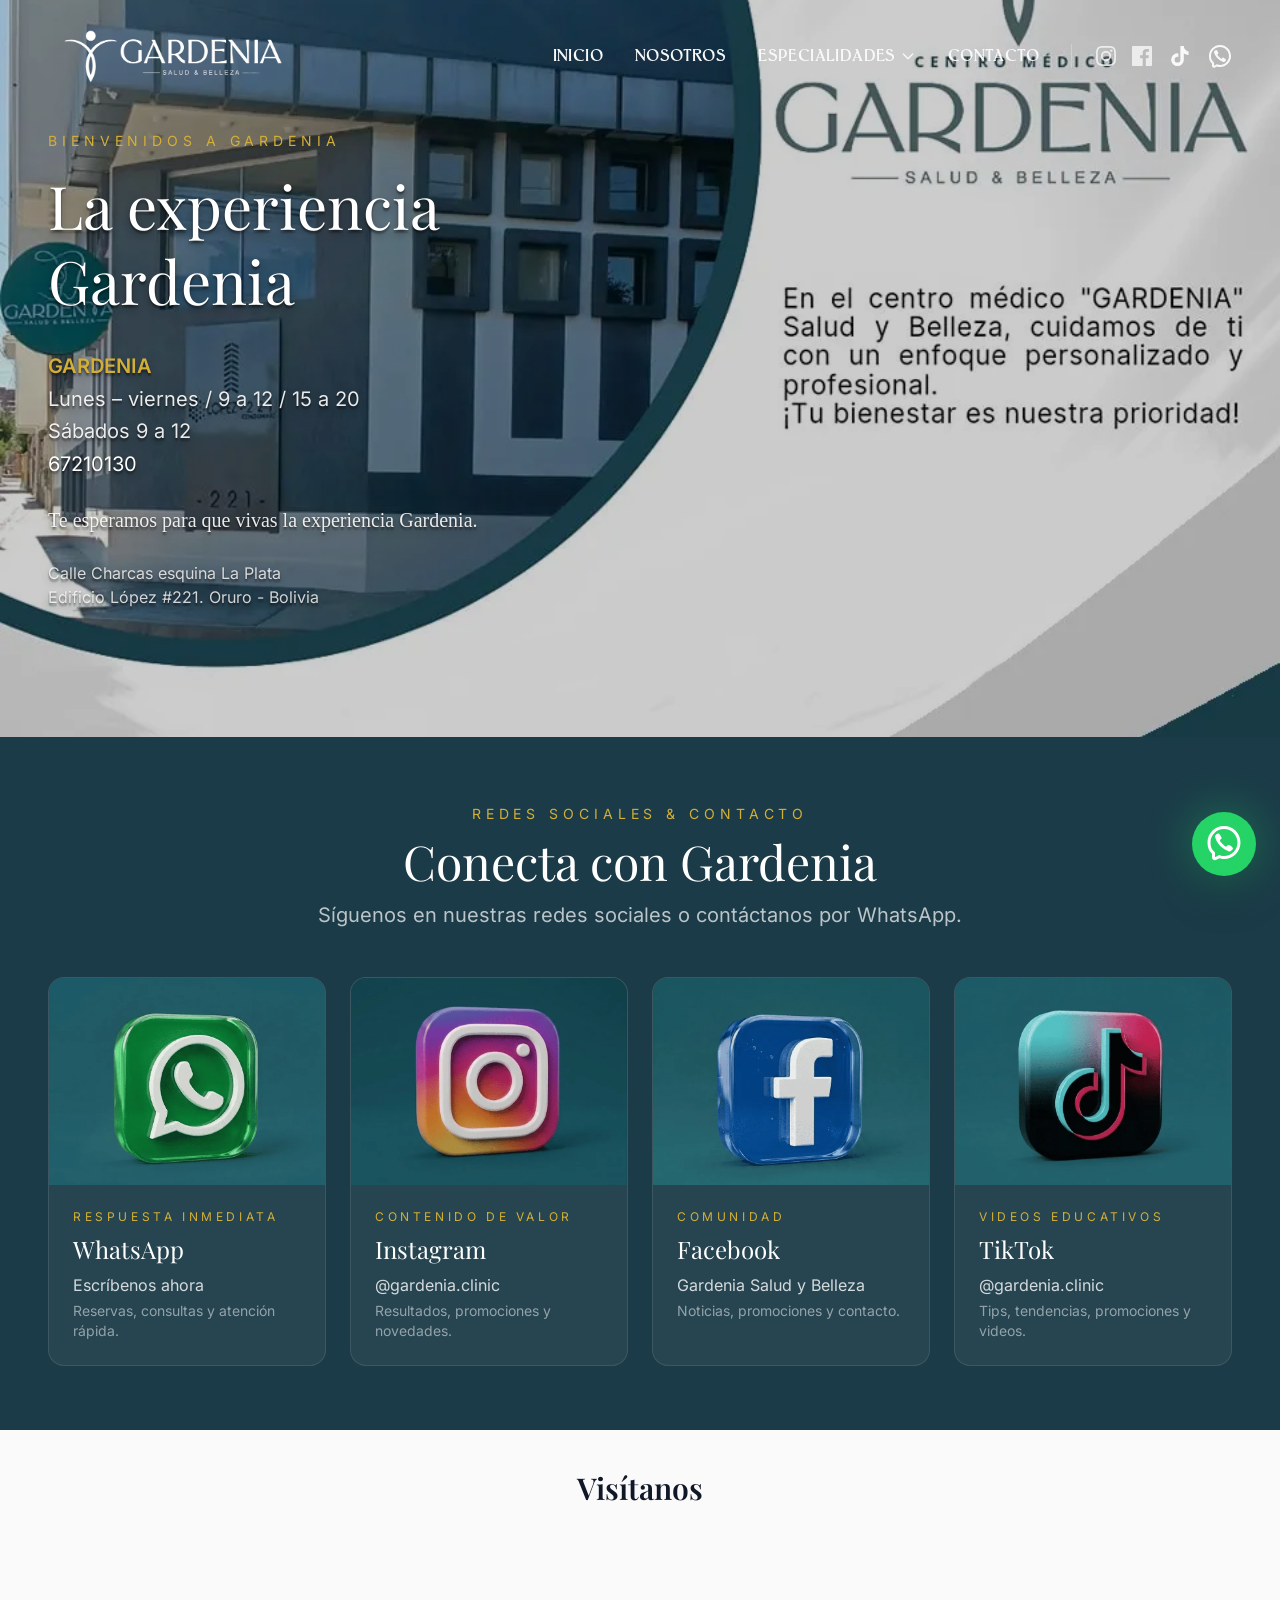
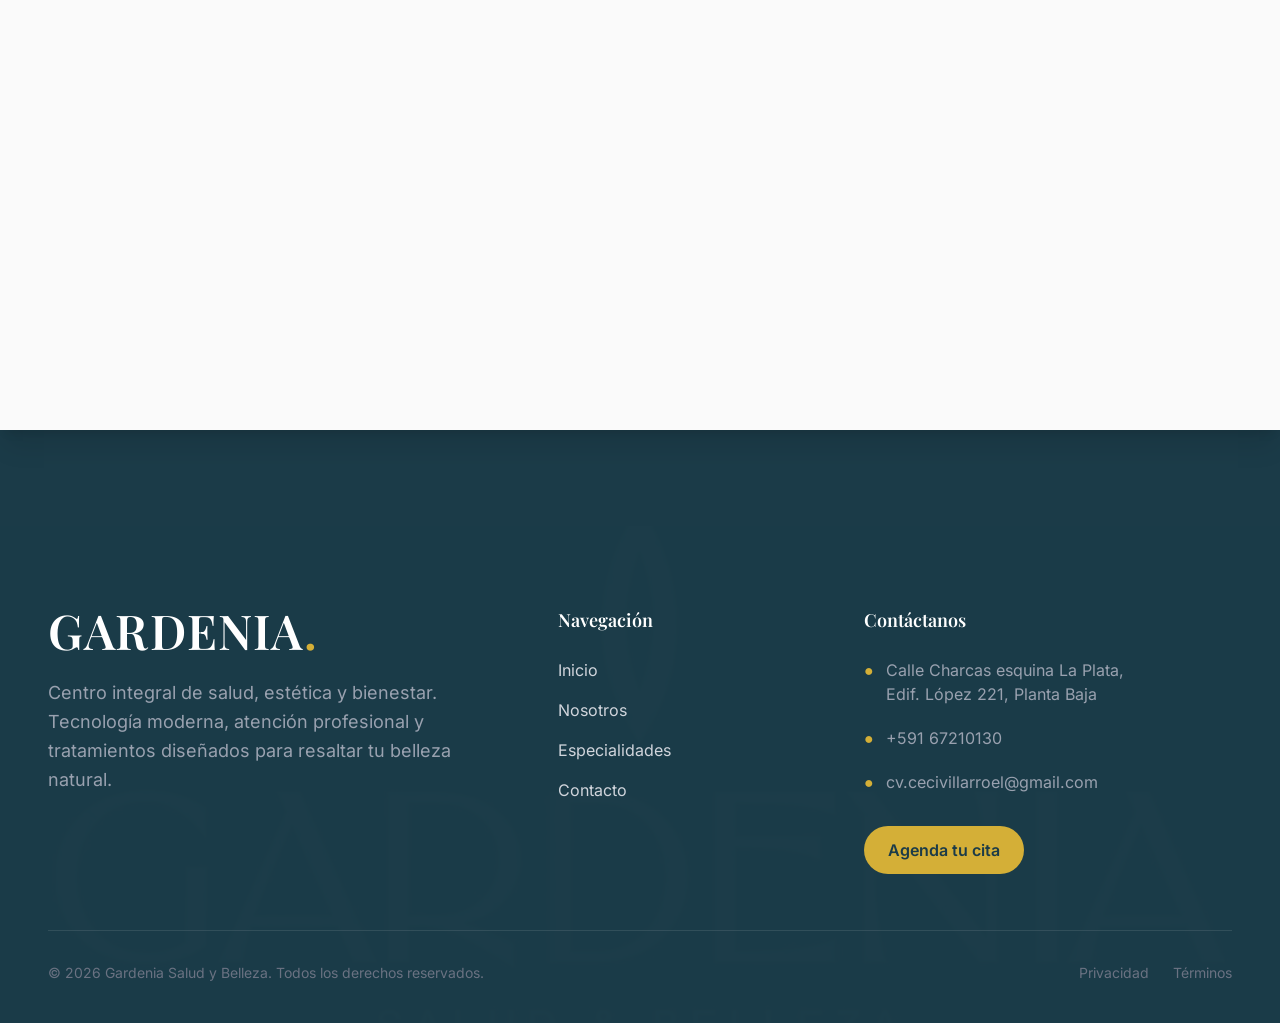
==== contacto/index.html @ 192c8b2e "correccion de seo algunas optimizaciones para el seo" ====
<!DOCTYPE html><html lang="es"> <head><meta charset="UTF-8"><meta name="viewport" content="width=device-width, initial-scale=1.0"><meta name="generator" content="Astro v6.1.8"><title>Contacto | Gardenia Salud y Belleza</title><meta name="description" content="Informacion de contacto para la clinica Gardenia Salud y Belleza"><link rel="canonical" href="https://gardeniaclinica.com/contacto/"><!-- Robots --><meta name="robots" content="index, follow, max-image-preview:large"><meta http-equiv="content-language" content="es-bo"><!-- Open Graph --><meta property="og:type" content="website"><meta property="og:locale" content="es_BO"><meta property="og:site_name" content="Gardenia Salud y Belleza"><meta property="og:title" content="Contacto"><meta property="og:description" content="Informacion de contacto para la clinica Gardenia Salud y Belleza"><meta property="og:url" content="https://gardeniaclinica.com/contacto/"><meta name="twitter:card" content="summary_large_image"><meta name="twitter:title" content="Contacto"><meta name="twitter:description" content="Informacion de contacto para la clinica Gardenia Salud y Belleza"><link rel="icon" type="image/png" href="/favicon.ico"><meta name="generator" content="Astro v6.1.8"><link rel="preload" href="/fonts/inter400.woff2" as="font" type="font/woff2" crossorigin><link rel="preload" href="/fonts/inter600.woff2" as="font" type="font/woff2" crossorigin><link rel="preload" href="/fonts/playfair-display400.woff2" as="font" type="font/woff2" crossorigin><link rel="preload" href="/fonts/playfair-display600.woff2" as="font" type="font/woff2" crossorigin><!-- Schema Local Business --><script type="application/ld+json">{"@context":"https://schema.org","@type":"MedicalBusiness","name":"Gardenia Salud y Belleza","description":"Clínica Gardenia Salud y Belleza integral en Oruro, Bolivia","url":"https://GardeniaClinica.com","telephone":"+59167210130","address":{"@type":"PostalAddress","addressLocality":"Oruro","addressCountry":"BO"},"areaServed":"Oruro","priceRange":"$$"}</script><link rel="stylesheet" href="/_astro/BaseLayout.CpvgAH0Q.css">
<style>.reveal{opacity:0;transform:translateY(30px);transition:opacity .8s ease,transform .8s ease}.reveal.show{opacity:1;transform:translateY(0)}.delay-100{transition-delay:.1s}.delay-200{transition-delay:.2s}.delay-300{transition-delay:.3s}.animate-fade-in{opacity:0;animation:fadeIn .6s ease forwards}.animate-fade-up{opacity:0;transform:translateY(20px);animation:fadeUp .6s ease forwards}@keyframes fadeIn{0%{opacity:0}to{opacity:1}}@keyframes fadeUp{0%{opacity:0;transform:translateY(20px)}to{opacity:1;transform:translateY(0)}}.animate-fade-in,.animate-fade-up{will-change:opacity,transform}
</style></head> <body class="bg-dark-green text-ivory antialiased flex flex-col min-h-screen"> <header id="main-header" class="fixed w-full top-0 z-50 transition-all duration-300 bg-transparent"> <div class="container mx-auto px-6 md:px-12 flex justify-between items-center font-custom md:mt-[20px] md:mb-[10px] lg:mt-0"> <a href="/" class="font-serif font-bold text-ivory tracking-wider"> <img src="/images/navlogo.webp" alt="Gardenia Salud y Belleza" width="250" height="100"> <span class="sr-only">Inicio - Gardenia Salud y Belleza</span> </a> <!-- Desktop Nav & Socials --> <div class="hidden md:flex items-center space-x-8"> <nav class="flex space-x-8"> <a href="/" class="text-ivory hover:text-gold transition-colors font-medium text-md uppercase tracking-wide">
Inicio
</a> <a href="/nosotros" class="text-ivory hover:text-gold transition-colors font-medium text-md uppercase tracking-wide">
Nosotros
</a> <div class="relative group"> <button class="text-ivory hover:text-gold transition-colors font-medium text-md uppercase tracking-wide flex items-center gap-1 cursor-pointer">
Especialidades
<svg class="w-4 h-4" fill="none" stroke="currentColor" viewBox="0 0 24 24"><path stroke-linecap="round" stroke-linejoin="round" stroke-width="2" d="M19 9l-7 7-7-7"></path></svg> </button> <div class="absolute left-0 mt-2 w-64 bg-dark-green shadow-xl rounded-md overflow-hidden opacity-0 invisible group-hover:opacity-100 group-hover:visible transition-all duration-300 flex flex-col border border-gold/20"> <a href="/medicina-estetica" class="px-4 py-3 text-ivory hover:bg-gold/10 hover:text-gold transition-colors text-sm">MEDICINA ESTÉTICA</a> <a href="/odontologia" class="px-4 py-3 text-ivory hover:bg-gold/10 hover:text-gold transition-colors text-sm border-t border-ivory/10">ODONTOLOGÍA</a> <a href="/fisioterapia-kinesiologia" class="px-4 py-3 text-ivory hover:bg-gold/10 hover:text-gold transition-colors text-sm border-t border-ivory/10">FISIOTERAPIA Y KINESIOLOGÍA</a> </div> </div> <a href="/contacto" class="text-ivory hover:text-gold transition-colors font-medium text-md uppercase tracking-wide">
Contacto
</a> </nav> <div class="flex items-center space-x-4 border-l border-ivory/30 pl-6"> <a href="https://www.instagram.com/gardenia_saludybelleza.bo/" target="_blank" class="text-ivory/80 hover:text-gold transition-colors" aria-label="Instagram"> <svg class="w-5 h-5" fill="currentColor" viewBox="0 0 24 24"><path d="M12 2.163c3.204 0 3.584.012 4.85.07 3.252.148 4.771 1.691 4.919 4.919.058 1.265.069 1.645.069 4.849 0 3.205-.012 3.584-.069 4.849-.149 3.225-1.664 4.771-4.919 4.919-1.266.058-1.644.07-4.85.07-3.204 0-3.584-.012-4.849-.07-3.26-.149-4.771-1.699-4.919-4.92-.058-1.265-.07-1.644-.07-4.849 0-3.204.013-3.583.07-4.849.149-3.227 1.664-4.771 4.919-4.919 1.266-.057 1.645-.069 4.849-.069zM12 0C8.741 0 8.333.014 7.053.072 2.695.272.273 2.69.073 7.052.014 8.333 0 8.741 0 12c0 3.259.014 3.668.072 4.948.2 4.358 2.618 6.78 6.98 6.98C8.333 23.986 8.741 24 12 24c3.259 0 3.668-.014 4.948-.072 4.354-.2 6.782-2.618 6.979-6.98.059-1.28.073-1.689.073-4.948 0-3.259-.014-3.667-.072-4.947-.196-4.354-2.617-6.78-6.979-6.98C15.668.014 15.259 0 12 0zm0 5.838a6.162 6.162 0 100 12.324 6.162 6.162 0 000-12.324zM12 16a4 4 0 110-8 4 4 0 010 8zm6.406-11.845a1.44 1.44 0 100 2.881 1.44 1.44 0 000-2.881z"></path> </svg> </a> <a href="https://www.facebook.com/profile.php?id=61565508519835" target="_blank" class="text-ivory/80 hover:text-gold transition-colors" aria-label="Facebook"> <svg class="w-5 h-5" fill="currentColor" viewBox="0 0 24 24"><path d="M22.675 0H1.325C.593 0 0 .593 0 1.325v21.351C0 23.407.593 24 1.325 24H12.82v-9.294H9.692v-3.622h3.128V8.413c0-3.1 1.893-4.788 4.659-4.788 1.325 0 2.463.099 2.795.143v3.24l-1.918.001c-1.504 0-1.795.715-1.795 1.763v2.313h3.587l-.467 3.622h-3.12V24h6.116c.73 0 1.323-.593 1.323-1.325V1.325C24 .593 23.407 0 22.675 0z"></path> </svg> </a> <!-- TikTok --> <a href="https://www.tiktok.com/@gardenia.saludybelleza" target="_blank" class="text-ivory hover:text-gold transition-colors" aria-label="TikTok"> <svg class="w-6 h-6" fill="currentColor" viewBox="0 0 24 24"><path d="M19.589 6.686a4.793 4.793 0 0 1-3.77-4.245V2h-3.445v13.672a2.896 2.896 0 0 1-2.894 2.889 2.896 2.896 0 0 1-2.894-2.889c0-1.594 1.3-2.889 2.894-2.889.3 0 .588.047.86.134v-3.5a6.311 6.311 0 0 0-.86-.059 6.34 6.34 0 0 0-6.343 6.346 6.34 6.34 0 0 0 6.343 6.344 6.34 6.34 0 0 0 6.343-6.344V9.435a8.291 8.291 0 0 0 4.774 1.49V7.445a4.46 4.46 0 0 1-2.648-.759z"></path></svg> </a> <!-- WhatsApp --> <a href="https://wa.me/59167210130" target="_blank" class="text-ivory hover:text-gold transition-colors" aria-label="WhatsApp"> <svg class="w-6 h-6" fill="currentColor" viewBox="0 0 24 24"> <path d="M6.014 8.00613C6.12827 7.1024 7.30277 5.87414 8.23488 6.01043L8.23339 6.00894C9.14051 6.18132 9.85859 7.74261 10.2635 8.44465C10.5504 8.95402 10.3641 9.4701 10.0965 9.68787C9.7355 9.97883 9.17099 10.3803 9.28943 10.7834C9.5 11.5 12 14 13.2296 14.7107C13.695 14.9797 14.0325 14.2702 14.3207 13.9067C14.5301 13.6271 15.0466 13.46 15.5548 13.736C16.3138 14.178 17.0288 14.6917 17.69 15.27C18.0202 15.546 18.0977 15.9539 17.8689 16.385C17.4659 17.1443 16.3003 18.1456 15.4542 17.9421C13.9764 17.5868 8 15.27 6.08033 8.55801C5.97237 8.24048 5.99955 8.12044 6.014 8.00613Z"></path> <path fill-rule="evenodd" clip-rule="evenodd" d="M12 23C10.7764 23 10.0994 22.8687 9 22.5L6.89443 23.5528C5.56462 24.2177 4 23.2507 4 21.7639V19.5C1.84655 17.492 1 15.1767 1 12C1 5.92487 5.92487 1 12 1C18.0751 1 23 5.92487 23 12C23 18.0751 18.0751 23 12 23ZM6 18.6303L5.36395 18.0372C3.69087 16.4772 3 14.7331 3 12C3 7.02944 7.02944 3 12 3C16.9706 3 21 7.02944 21 12C21 16.9706 16.9706 21 12 21C11.0143 21 10.552 20.911 9.63595 20.6038L8.84847 20.3397L6 21.7639V18.6303Z"></path> </svg> </a> </div> </div> <!-- Mobile Menu Button --> <button id="mobile-menu-btn" class="md:hidden text-ivory focus:outline-none" aria-label="Toggle Menu"> <svg class="w-6 h-6" fill="none" stroke="currentColor" viewBox="0 0 24 24" xmlns="http://www.w3.org/2000/svg"> <path stroke-linecap="round" stroke-linejoin="round" stroke-width="2" d="M4 6h16M4 12h16m-7 6h7"></path> </svg> </button> </div> <!-- Mobile Nav --> <div id="mobile-menu" class="fixed inset-0 bg-dark-green z-40 transform translate-x-full transition-transform duration-300 md:hidden flex flex-col justify-center items-center space-y-8"> <button id="close-menu-btn" class="absolute top-6 right-6 text-ivory focus:outline-none" aria-label="Close Menu"> <svg class="w-8 h-8" fill="none" stroke="currentColor" viewBox="0 0 24 24" xmlns="http://www.w3.org/2000/svg"> <path stroke-linecap="round" stroke-linejoin="round" stroke-width="2" d="M6 18L18 6M6 6l12 12"></path> </svg> </button> <a href="/" class="mobile-link text-3xl font-serif text-ivory hover:text-gold">Inicio</a> <a href="/nosotros" class="mobile-link text-3xl font-serif text-ivory hover:text-gold">Nosotros</a> <div class="flex flex-col items-center space-y-4 w-full"> <span class="text-3xl font-serif text-ivory/70 border-b border-ivory/20 pb-2 mb-2">Tratamientos</span> <a href="/medicina-estetica" class="mobile-link text-xl font-serif text-ivory hover:text-gold">Medicina Estética</a> <a href="/odontologia" class="mobile-link text-xl font-serif text-ivory hover:text-gold">Odontología</a> <a href="/fisioterapia-kinesiologia" class="mobile-link text-xl font-serif text-ivory hover:text-gold">Fisioterapia y Kinesiología</a> </div> <a href="/contacto" class="mobile-link text-3xl font-serif text-ivory hover:text-gold">Contacto</a> <div class="flex space-x-6 pt-8 mt-4 border-t border-ivory/20 w-1/2 justify-center"> <a href="https://www.instagram.com/gardenia_saludybelleza.bo/" class="text-ivory hover:text-gold transition-colors" aria-label="Instagram"> <svg class="w-8 h-8" fill="currentColor" viewBox="0 0 24 24"><path d="M12 2.163c3.204 0 3.584.012 4.85.07 3.252.148 4.771 1.691 4.919 4.919.058 1.265.069 1.645.069 4.849 0 3.205-.012 3.584-.069 4.849-.149 3.225-1.664 4.771-4.919 4.919-1.266.058-1.644.07-4.85.07-3.204 0-3.584-.012-4.849-.07-3.26-.149-4.771-1.699-4.919-4.92-.058-1.265-.07-1.644-.07-4.849 0-3.204.013-3.583.07-4.849.149-3.227 1.664-4.771 4.919-4.919 1.266-.057 1.645-.069 4.849-.069zM12 0C8.741 0 8.333.014 7.053.072 2.695.272.273 2.69.073 7.052.014 8.333 0 8.741 0 12c0 3.259.014 3.668.072 4.948.2 4.358 2.618 6.78 6.98 6.98C8.333 23.986 8.741 24 12 24c3.259 0 3.668-.014 4.948-.072 4.354-.2 6.782-2.618 6.979-6.98.059-1.28.073-1.689.073-4.948 0-3.259-.014-3.667-.072-4.947-.196-4.354-2.617-6.78-6.979-6.98C15.668.014 15.259 0 12 0zm0 5.838a6.162 6.162 0 100 12.324 6.162 6.162 0 000-12.324zM12 16a4 4 0 110-8 4 4 0 010 8zm6.406-11.845a1.44 1.44 0 100 2.881 1.44 1.44 0 000-2.881z"></path></svg> </a> <a href="https://www.facebook.com/profile.php?id=61565508519835" class="text-ivory hover:text-gold transition-colors" aria-label="Facebook"> <svg class="w-8 h-8" fill="currentColor" viewBox="0 0 24 24"><path d="M22.675 0H1.325C.593 0 0 .593 0 1.325v21.351C0 23.407.593 24 1.325 24H12.82v-9.294H9.692v-3.622h3.128V8.413c0-3.1 1.893-4.788 4.659-4.788 1.325 0 2.463.099 2.795.143v3.24l-1.918.001c-1.504 0-1.795.715-1.795 1.763v2.313h3.587l-.467 3.622h-3.12V24h6.116c.73 0 1.323-.593 1.323-1.325V1.325C24 .593 23.407 0 22.675 0z"></path></svg> </a> <!-- TikTok --> <a href="https://www.tiktok.com/@gardenia.saludybelleza" class="text-ivory hover:text-gold transition-colors" aria-label="TikTok"> <svg class="w-8 h-8" fill="currentColor" viewBox="0 0 24 24"><path d="M19.589 6.686a4.793 4.793 0 0 1-3.77-4.245V2h-3.445v13.672a2.896 2.896 0 0 1-2.894 2.889 2.896 2.896 0 0 1-2.894-2.889c0-1.594 1.3-2.889 2.894-2.889.3 0 .588.047.86.134v-3.5a6.311 6.311 0 0 0-.86-.059 6.34 6.34 0 0 0-6.343 6.346 6.34 6.34 0 0 0 6.343 6.344 6.34 6.34 0 0 0 6.343-6.344V9.435a8.291 8.291 0 0 0 4.774 1.49V7.445a4.46 4.46 0 0 1-2.648-.759z"></path></svg> </a> <!-- WhatsApp --> <a href="https://wa.me/59167210130" class="text-ivory hover:text-gold transition-colors" aria-label="WhatsApp"> <svg class="w-8 h-8" fill="currentColor" viewBox="0 0 24 24"><path d="M20.52 3.48A11.66 11.66 0 0 0 12.51 0C6 0 .88 5.12.88 11.62c0 2.04.53 4.04 1.55 5.78L.03 24l6.83-1.79c1.69.92 3.59 1.41 5.53 1.41h.01c6.5 0 11.62-5.12 11.62-11.62a11.58 11.58 0 0 0-3.5-8.52zM12.51 21.2c-1.72 0-3.41-.46-4.86-1.34l-.35-.2-4.05 1.06 1.08-3.95-.23-.36A9.58 9.58 0 0 1 2.9 11.6c0-5.3 4.31-9.61 9.61-9.61 2.57 0 4.98 1 6.79 2.81a9.58 9.58 0 0 1 2.82 6.79c-.01 5.3-4.32 9.61-9.61 9.61zm5.28-7.19c-.29-.15-1.72-.85-1.99-.95-.27-.09-.46-.14-.66.14-.2.29-.76.95-.93 1.14-.17.2-.34.22-.63.07-.29-.15-1.22-.45-2.32-1.43-.86-.77-1.44-1.72-1.61-2.01-.17-.29-.02-.45.13-.59.13-.13.29-.34.44-.51.15-.17.2-.29.3-.48.1-.19.05-.36-.03-.5-.08-.15-.66-1.6-.91-2.19-.24-.57-.48-.48-.66-.49-.17 0-.36-.01-.55-.01s-.5.07-.76.35c-.26.28-1 1.23-1 3 0 1.77 1.29 3.48 1.47 3.72.18.24 2.54 3.88 6.16 5.44.86.37 1.53.59 2.05.75.86.27 1.64.23 2.26.14.69-.1 1.72-.7 1.96-1.38.24-.68.24-1.26.17-1.38-.07-.12-.26-.2-.55-.35z"></path></svg> </a> </div> </div> </header> <script type="module">document.addEventListener("DOMContentLoaded",()=>{const e=document.getElementById("main-header"),s=document.getElementById("mobile-menu-btn"),l=document.getElementById("close-menu-btn"),n=document.getElementById("mobile-menu"),d=document.querySelectorAll(".mobile-link");window.addEventListener("scroll",()=>{window.scrollY>50?(e?.classList.remove("bg-transparent","py-4"),e?.classList.add("bg-dark-green","shadow-md","py-2")):(e?.classList.add("bg-transparent","py-4"),e?.classList.remove("bg-dark-green","shadow-md","py-2"))});const t=()=>{n?.classList.toggle("translate-x-full"),document.body.classList.toggle("overflow-hidden")};s?.addEventListener("click",t),l?.addEventListener("click",t),d.forEach(o=>{o.addEventListener("click",()=>{n?.classList.contains("translate-x-full")||t()})})});</script> <main class="flex-grow">  <main> <section class="relative"> <div class="absolute inset-0"> <img src="/images/contacto.webp" alt="Fondo Gardenia" class="w-full h-full object-cover"> <div class="absolute inset-0 bg-black/20"></div> </div> <div class="relative z-10 max-w-7xl mx-auto px-6 md:px-12 py-24 md:py-32"> <div class="md:w-1/2 animate-fade-up"> <span class="text-gold uppercase tracking-[0.35em] text-xs md:text-sm inline-block animate-fade-in" style="animation-delay: 0.1s">
Bienvenidos a Gardenia
</span> <h1 class="text-white text-4xl md:text-6xl font-serif mt-4 leading-tight animate-fade-in text-shadow-lg/30 text-ivory/90" style="animation-delay: 0.2s">
La experiencia Gardenia
</h1> <div class="mt-8 space-y-6 text-white/90 text-lg md:text-xl leading-relaxed text-shadow-lg/30 text-ivory/90"> <p class="animate-fade-in" style="animation-delay: 0.3s"> <strong class="text-gold font-semibold">GARDENIA</strong><br>
Lunes – viernes / 9 a 12 / 15 a 20<br>
Sábados 9 a 12<br> <span class="text-white font-medium">67210130</span> </p> <p class="animate-fade-in font-Segoe-Script" style="animation-delay: 0.4s">
Te esperamos para que vivas la experiencia Gardenia.
</p> <p class="text-white/80 text-base animate-fade-in" style="animation-delay: 0.5s">
Calle Charcas esquina La Plata<br>
Edificio López #221. Oruro - Bolivia
</p> </div> </div> </div> </section> <!-- REDES SOCIALES SECTION --> <section class="bg-green"> <div class="max-w-7xl mx-auto px-6 md:px-12 py-16"> <div class="text-center mb-12 reveal"> <span class="text-gold uppercase tracking-[0.35em] text-xs md:text-sm inline-block reveal delay-100">
Redes Sociales & Contacto
</span> <h2 class="text-white text-3xl md:text-5xl mt-3 font-custom reveal delay-200">
Conecta con Gardenia
</h2> <p class="text-white/70 text-lg md:text-xl mt-4 max-w-2xl mx-auto reveal delay-300">
Síguenos en nuestras redes sociales o contáctanos por WhatsApp.
</p> </div> <!-- Desktop Grid --> <div class="hidden md:grid grid-cols-4 gap-6"> <a href="https://wa.me/59167210130" target="_blank" class="group relative overflow-hidden rounded-2xl bg-white/5 border border-white/10 hover:border-gold/50 transition-all duration-500 reveal" style="transition-delay:0ms"> <div class="aspect-[4/3] overflow-hidden"> <img src="/images/ContactoWaths.webp" alt="WhatsApp" class="w-full h-full object-cover group-hover:scale-110 transition duration-700"> </div> <div class="p-6"> <span class="text-gold text-xs uppercase tracking-[0.3em] mb-2 block"> Respuesta inmediata </span> <h3 class="text-white text-2xl font-serif mb-2"> WhatsApp </h3> <p class="text-white/80 text-base mb-1">Escríbenos ahora</p> <p class="text-white/50 text-sm">Reservas, consultas y atención rápida.</p> </div> </a><a href="https://www.instagram.com/gardenia_saludybelleza.bo/" target="_blank" class="group relative overflow-hidden rounded-2xl bg-white/5 border border-white/10 hover:border-gold/50 transition-all duration-500 reveal" style="transition-delay:120ms"> <div class="aspect-[4/3] overflow-hidden"> <img src="/images/ContactoInstagram.webp" alt="Instagram" class="w-full h-full object-cover group-hover:scale-110 transition duration-700"> </div> <div class="p-6"> <span class="text-gold text-xs uppercase tracking-[0.3em] mb-2 block"> Contenido de valor </span> <h3 class="text-white text-2xl font-serif mb-2"> Instagram </h3> <p class="text-white/80 text-base mb-1">@gardenia.clinic</p> <p class="text-white/50 text-sm">Resultados, promociones y novedades.</p> </div> </a><a href="https://www.facebook.com/profile.php?id=61565508519835" target="_blank" class="group relative overflow-hidden rounded-2xl bg-white/5 border border-white/10 hover:border-gold/50 transition-all duration-500 reveal" style="transition-delay:240ms"> <div class="aspect-[4/3] overflow-hidden"> <img src="/images/ContactoFace.webp" alt="Facebook" class="w-full h-full object-cover group-hover:scale-110 transition duration-700"> </div> <div class="p-6"> <span class="text-gold text-xs uppercase tracking-[0.3em] mb-2 block"> Comunidad </span> <h3 class="text-white text-2xl font-serif mb-2"> Facebook </h3> <p class="text-white/80 text-base mb-1">Gardenia Salud y Belleza</p> <p class="text-white/50 text-sm">Noticias, promociones y contacto.</p> </div> </a><a href="https://www.tiktok.com/@gardenia.saludybelleza" target="_blank" class="group relative overflow-hidden rounded-2xl bg-white/5 border border-white/10 hover:border-gold/50 transition-all duration-500 reveal" style="transition-delay:360ms"> <div class="aspect-[4/3] overflow-hidden"> <img src="/images/ContactoTiktok.webp" alt="TikTok" class="w-full h-full object-cover group-hover:scale-110 transition duration-700"> </div> <div class="p-6"> <span class="text-gold text-xs uppercase tracking-[0.3em] mb-2 block"> Videos educativos </span> <h3 class="text-white text-2xl font-serif mb-2"> TikTok </h3> <p class="text-white/80 text-base mb-1">@gardenia.clinic</p> <p class="text-white/50 text-sm">Tips, tendencias, promociones y videos.</p> </div> </a> </div> <!-- Mobile Grid --> <div class="md:hidden grid grid-cols-2 gap-4"> <a href="https://wa.me/59167210130" target="_blank" class="group relative overflow-hidden rounded-2xl bg-white/5 border border-white/10 reveal" style="transition-delay:0ms"> <div class="aspect-square overflow-hidden"> <img src="/images/ContactoWaths.webp" alt="WhatsApp" class="w-full h-full object-cover"> </div> <div class="p-4"> <span class="text-gold text-[10px] uppercase tracking-[0.2em]"> Respuesta inmediata </span> <h3 class="text-white text-xl font-serif">WhatsApp</h3> <p class="text-white/70 text-sm truncate">Escríbenos ahora</p> </div> </a><a href="https://www.instagram.com/gardenia_saludybelleza.bo/" target="_blank" class="group relative overflow-hidden rounded-2xl bg-white/5 border border-white/10 reveal" style="transition-delay:120ms"> <div class="aspect-square overflow-hidden"> <img src="/images/ContactoInstagram.webp" alt="Instagram" class="w-full h-full object-cover"> </div> <div class="p-4"> <span class="text-gold text-[10px] uppercase tracking-[0.2em]"> Contenido de valor </span> <h3 class="text-white text-xl font-serif">Instagram</h3> <p class="text-white/70 text-sm truncate">@gardenia.clinic</p> </div> </a><a href="https://www.facebook.com/profile.php?id=61565508519835" target="_blank" class="group relative overflow-hidden rounded-2xl bg-white/5 border border-white/10 reveal" style="transition-delay:240ms"> <div class="aspect-square overflow-hidden"> <img src="/images/ContactoFace.webp" alt="Facebook" class="w-full h-full object-cover"> </div> <div class="p-4"> <span class="text-gold text-[10px] uppercase tracking-[0.2em]"> Comunidad </span> <h3 class="text-white text-xl font-serif">Facebook</h3> <p class="text-white/70 text-sm truncate">Gardenia Salud y Belleza</p> </div> </a><a href="https://www.tiktok.com/@gardenia.saludybelleza" target="_blank" class="group relative overflow-hidden rounded-2xl bg-white/5 border border-white/10 reveal" style="transition-delay:360ms"> <div class="aspect-square overflow-hidden"> <img src="/images/ContactoTiktok.webp" alt="TikTok" class="w-full h-full object-cover"> </div> <div class="p-4"> <span class="text-gold text-[10px] uppercase tracking-[0.2em]"> Videos educativos </span> <h3 class="text-white text-xl font-serif">TikTok</h3> <p class="text-white/70 text-sm truncate">@gardenia.clinic</p> </div> </a> </div> </div> </section> <a href="https://wa.me/59167210130?text=Hola%2C%20me%20gustar%C3%ADa%20agendar%20una%20cita." target="_blank" rel="noopener noreferrer" aria-label="Contactar por WhatsApp" class="fixed bottom-6 right-6 z-50 group"> <div class="relative flex items-center justify-center w-16 h-16 rounded-full bg-[#25D366] shadow-2xl hover:scale-110 transition duration-300 animate-pulse"> <!-- Glow --> <div class="absolute inset-0 rounded-full bg-[#25D366] blur-xl opacity-40 group-hover:opacity-70 transition"></div> <!-- Icono --> <svg xmlns="http://www.w3.org/2000/svg" viewBox="-4 -3 32 32" class="w-12 h-12 fill-white relative z-10"> <path d="M6.014 8.00613C6.12827 7.1024 7.30277 5.87414 8.23488 6.01043L8.23339 6.00894C9.14051 6.18132 9.85859 7.74261 10.2635 8.44465C10.5504 8.95402 10.3641 9.4701 10.0965 9.68787C9.7355 9.97883 9.17099 10.3803 9.28943 10.7834C9.5 11.5 12 14 13.2296 14.7107C13.695 14.9797 14.0325 14.2702 14.3207 13.9067C14.5301 13.6271 15.0466 13.46 15.5548 13.736C16.3138 14.178 17.0288 14.6917 17.69 15.27C18.0202 15.546 18.0977 15.9539 17.8689 16.385C17.4659 17.1443 16.3003 18.1456 15.4542 17.9421C13.9764 17.5868 8 15.27 6.08033 8.55801C5.97237 8.24048 5.99955 8.12044 6.014 8.00613Z"></path> <path fill-rule="evenodd" clip-rule="evenodd" d="M12 23C10.7764 23 10.0994 22.8687 9 22.5L6.89443 23.5528C5.56462 24.2177 4 23.2507 4 21.7639V19.5C1.84655 17.492 1 15.1767 1 12C1 5.92487 5.92487 1 12 1C18.0751 1 23 5.92487 23 12C23 18.0751 18.0751 23 12 23ZM6 18.6303L5.36395 18.0372C3.69087 16.4772 3 14.7331 3 12C3 7.02944 7.02944 3 12 3C16.9706 3 21 7.02944 21 12C21 16.9706 16.9706 21 12 21C11.0143 21 10.552 20.911 9.63595 20.6038L8.84847 20.3397L6 21.7639V18.6303Z"></path> </svg> </div> <!-- Tooltip --> <span class="absolute right-20 top-1/2 -translate-y-1/2 bg-white text-dark-green text-sm font-semibold px-4 py-2 rounded-full shadow-lg opacity-0 group-hover:opacity-100 transition whitespace-nowrap">
Escríbenos
</span> </a> <!-- Mapa Section --><section class="pt-10 bg-zinc-50"> <div class=""> <div class="text-center mb-6"> <h2 class="text-3xl font-serif font-semibold text-gray-900">
Visítanos
</h2> </div> <div class="overflow-hidden shadow-xl"> <iframe src="https://www.google.com/maps/embed?pb=!1m18!1m12!1m3!1d1128.4261473859012!2d-67.11447862407586!3d-17.952757652856317!2m3!1f0!2f0!3f0!3m2!1i1024!2i768!4f13.1!3m3!1m2!1s0x93e2bb000ef6d937%3A0xbb67327ea1f57302!2zR2FyZGVuaWEg4oCcU2FsdWQgeSBCZWxsZXph4oCd!5e0!3m2!1ses-419!2sus!4v1777518550943!5m2!1ses-419!2sus" width="100%" height="500" style="border:0;" allowfullscreen="" loading="lazy" referrerpolicy="no-referrer-when-downgrade" title="Ubicación de la clínica Gardenia Salud y Belleza en Google Maps">
            </iframe> </div> </div> </section> </main> <script type="module">const s=new IntersectionObserver(e=>{e.forEach(r=>{r.isIntersecting&&r.target.classList.add("show")})},{threshold:.15});document.querySelectorAll(".reveal").forEach(e=>s.observe(e));</script>  </main> <footer class="relative mt-24 overflow-hidden bg-dark-green text-gray-300"> <!-- Fondo decorativo --> <div class="absolute inset-0"> <img src="/images/gardeniaFondoEspecialidades.webp" alt="Fondo footer" class="w-full h-full object-cover opacity-10"> <div class="absolute inset-0 bg-dark-green/95"></div> </div> <div class="relative z-10 container mx-auto px-6 md:px-12 pt-20 pb-10"> <!-- Top --> <div class="grid grid-cols-1 md:grid-cols-12 gap-10"> <!-- Marca --> <div class="md:col-span-5"> <a href="/" class="inline-block text-4xl md:text-5xl font-serif font-bold text-white tracking-wide mb-6">
GARDENIA<span class="text-gold">.</span> </a> <p class="text-gray-400 leading-relaxed text-base md:text-lg max-w-lg">
Centro integral de salud, estética y bienestar. Tecnología moderna,
          atención profesional y tratamientos diseñados para resaltar tu belleza
          natural.
</p> </div> <!-- Navegación --> <div class="md:col-span-3"> <h2 class="text-white text-lg font-semibold mb-6">Navegación</h2> <ul class="space-y-4 text-base"> <li> <a href="/" class="hover:text-gold transition">Inicio</a> </li> <li> <a href="/nosotros" class="hover:text-gold transition">Nosotros</a> </li> <li> <a href="/especialidades" class="hover:text-gold transition">
Especialidades
</a> </li> <li> <a href="/contacto" class="hover:text-gold transition">Contacto</a> </li> </ul> </div> <!-- Contacto --> <div class="md:col-span-4"> <h4 class="text-white text-lg font-semibold mb-6">Contáctanos</h4> <div class="space-y-5 text-base text-gray-400"> <div class="flex gap-3"> <span class="text-gold">●</span> <span>
Calle Charcas esquina La Plata,<br>
Edif. López 221, Planta Baja
</span> </div> <div class="flex gap-3 items-center"> <span class="text-gold">●</span> <a href="tel:+59167210130" class="hover:text-gold transition">
+591 67210130
</a> </div> <div class="flex gap-3 items-center"> <span class="text-gold">●</span> <a href="mailto:cv.cecivillarroel@gmail.com" class="hover:text-gold transition">
cv.cecivillarroel@gmail.com
</a> </div> </div> <!-- CTA --> <a href="https://wa.me/59167210130" class="inline-block mt-8 px-6 py-3 rounded-full bg-gold text-dark-green font-semibold hover:scale-105 transition">
Agenda tu cita
</a> </div> </div> <!-- Bottom --> <div class="border-t border-white/10 mt-14 pt-8 flex flex-col md:flex-row gap-4 justify-between items-center text-sm text-gray-500"> <p>
© 2026 Gardenia Salud y Belleza. Todos los derechos reservados.
</p> <div class="flex gap-6"> <a href="#" class="hover:text-gold transition">Privacidad</a> <a href="#" class="hover:text-gold transition">Términos</a> </div> </div> </div> </footer> </body></html>
---- _astro/BaseLayout.CpvgAH0Q.css ----
@layer properties{@supports (((-webkit-hyphens:none)) and (not (margin-trim:inline))) or ((-moz-orient:inline) and (not (color:rgb(from red r g b)))){*,:before,:after,::backdrop{--tw-translate-x:0;--tw-translate-y:0;--tw-translate-z:0;--tw-scale-x:1;--tw-scale-y:1;--tw-scale-z:1;--tw-rotate-x:initial;--tw-rotate-y:initial;--tw-rotate-z:initial;--tw-skew-x:initial;--tw-skew-y:initial;--tw-space-y-reverse:0;--tw-space-x-reverse:0;--tw-border-style:solid;--tw-gradient-position:initial;--tw-gradient-from:#0000;--tw-gradient-via:#0000;--tw-gradient-to:#0000;--tw-gradient-stops:initial;--tw-gradient-via-stops:initial;--tw-gradient-from-position:0%;--tw-gradient-via-position:50%;--tw-gradient-to-position:100%;--tw-mask-linear:linear-gradient(#fff, #fff);--tw-mask-radial:linear-gradient(#fff, #fff);--tw-mask-conic:linear-gradient(#fff, #fff);--tw-mask-left:linear-gradient(#fff, #fff);--tw-mask-right:linear-gradient(#fff, #fff);--tw-mask-bottom:linear-gradient(#fff, #fff);--tw-mask-top:linear-gradient(#fff, #fff);--tw-mask-top-from-position:0%;--tw-mask-top-to-position:100%;--tw-mask-top-from-color:black;--tw-mask-top-to-color:transparent;--tw-mask-right-from-position:0%;--tw-mask-right-to-position:100%;--tw-mask-right-from-color:black;--tw-mask-right-to-color:transparent;--tw-mask-bottom-from-position:0%;--tw-mask-bottom-to-position:100%;--tw-mask-bottom-from-color:black;--tw-mask-bottom-to-color:transparent;--tw-mask-radial-from-position:0%;--tw-mask-radial-to-position:100%;--tw-mask-radial-from-color:black;--tw-mask-radial-to-color:transparent;--tw-mask-radial-shape:ellipse;--tw-mask-radial-size:farthest-corner;--tw-mask-radial-position:center;--tw-leading:initial;--tw-font-weight:initial;--tw-tracking:initial;--tw-shadow:0 0 #0000;--tw-shadow-color:initial;--tw-shadow-alpha:100%;--tw-inset-shadow:0 0 #0000;--tw-inset-shadow-color:initial;--tw-inset-shadow-alpha:100%;--tw-ring-color:initial;--tw-ring-shadow:0 0 #0000;--tw-inset-ring-color:initial;--tw-inset-ring-shadow:0 0 #0000;--tw-ring-inset:initial;--tw-ring-offset-width:0px;--tw-ring-offset-color:#fff;--tw-ring-offset-shadow:0 0 #0000;--tw-blur:initial;--tw-brightness:initial;--tw-contrast:initial;--tw-grayscale:initial;--tw-hue-rotate:initial;--tw-invert:initial;--tw-opacity:initial;--tw-saturate:initial;--tw-sepia:initial;--tw-drop-shadow:initial;--tw-drop-shadow-color:initial;--tw-drop-shadow-alpha:100%;--tw-drop-shadow-size:initial;--tw-backdrop-blur:initial;--tw-backdrop-brightness:initial;--tw-backdrop-contrast:initial;--tw-backdrop-grayscale:initial;--tw-backdrop-hue-rotate:initial;--tw-backdrop-invert:initial;--tw-backdrop-opacity:initial;--tw-backdrop-saturate:initial;--tw-backdrop-sepia:initial;--tw-duration:initial;--tw-ease:initial;--tw-text-shadow-color:initial;--tw-text-shadow-alpha:100%}}}@layer theme{:root,:host{--font-sans:"Inter", sans-serif;--font-serif:"Playfair Display", serif;--font-mono:ui-monospace, SFMono-Regular, Menlo, Monaco, Consolas, "Liberation Mono", "Courier New", monospace;--color-amber-600:oklch(66.6% .179 58.318);--color-green-500:oklch(72.3% .219 149.579);--color-green-600:oklch(62.7% .194 149.214);--color-emerald-500:oklch(69.6% .17 162.48);--color-emerald-950:oklch(26.2% .051 172.552);--color-gray-100:oklch(96.7% .003 264.542);--color-gray-300:oklch(87.2% .01 258.338);--color-gray-400:oklch(70.7% .022 261.325);--color-gray-500:oklch(55.1% .027 264.364);--color-gray-600:oklch(44.6% .03 256.802);--color-gray-900:oklch(21% .034 264.665);--color-zinc-50:oklch(98.5% 0 0);--color-stone-100:oklch(97% .001 106.424);--color-black:#000;--color-white:#fff;--spacing:.25rem;--container-lg:32rem;--container-2xl:42rem;--container-3xl:48rem;--container-4xl:56rem;--container-7xl:80rem;--text-xs:.75rem;--text-xs--line-height:calc(1 / .75);--text-sm:.875rem;--text-sm--line-height:calc(1.25 / .875);--text-base:1rem;--text-base--line-height: 1.5 ;--text-lg:1.125rem;--text-lg--line-height:calc(1.75 / 1.125);--text-xl:1.25rem;--text-xl--line-height:calc(1.75 / 1.25);--text-2xl:1.5rem;--text-2xl--line-height:calc(2 / 1.5);--text-3xl:1.875rem;--text-3xl--line-height: 1.2 ;--text-4xl:2.25rem;--text-4xl--line-height:calc(2.5 / 2.25);--text-5xl:3rem;--text-5xl--line-height:1;--text-6xl:3.75rem;--text-6xl--line-height:1;--text-7xl:4.5rem;--text-7xl--line-height:1;--font-weight-medium:500;--font-weight-semibold:600;--font-weight-bold:700;--tracking-wide:.025em;--tracking-wider:.05em;--tracking-widest:.1em;--leading-tight:1.25;--leading-relaxed:1.625;--radius-md:.375rem;--radius-xl:.75rem;--radius-2xl:1rem;--radius-3xl:1.5rem;--drop-shadow-sm:0 1px 2px #00000026;--drop-shadow-lg:0 4px 4px #00000026;--ease-in-out:cubic-bezier(.4, 0, .2, 1);--animate-pulse:pulse 2s cubic-bezier(.4, 0, .6, 1) infinite;--blur-sm:8px;--blur-md:12px;--blur-xl:24px;--blur-3xl:64px;--default-transition-duration:.15s;--default-transition-timing-function:cubic-bezier(.4, 0, .2, 1);--default-font-family:var(--font-sans);--default-mono-font-family:var(--font-mono);--color-gold:#d4af37;--color-gold-sand:#e5c482;--color-dark-green:#1b3b48;--color-ivory:#f9f9f9;--font-Segoe-Script:"Segoe Script", cursive;--font-custom:"Rekord Antiqua SemiBold", serif}}@layer base{*,:after,:before,::backdrop{box-sizing:border-box;border:0 solid;margin:0;padding:0}::file-selector-button{box-sizing:border-box;border:0 solid;margin:0;padding:0}html,:host{-webkit-text-size-adjust:100%;tab-size:4;line-height:1.5;font-family:var(--default-font-family,ui-sans-serif, system-ui, sans-serif, "Apple Color Emoji", "Segoe UI Emoji", "Segoe UI Symbol", "Noto Color Emoji");font-feature-settings:var(--default-font-feature-settings,normal);font-variation-settings:var(--default-font-variation-settings,normal);-webkit-tap-highlight-color:transparent}hr{height:0;color:inherit;border-top-width:1px}abbr:where([title]){-webkit-text-decoration:underline dotted;text-decoration:underline dotted}h1,h2,h3,h4,h5,h6{font-size:inherit;font-weight:inherit}a{color:inherit;-webkit-text-decoration:inherit;text-decoration:inherit}b,strong{font-weight:bolder}code,kbd,samp,pre{font-family:var(--default-mono-font-family,ui-monospace, SFMono-Regular, Menlo, Monaco, Consolas, "Liberation Mono", "Courier New", monospace);font-feature-settings:var(--default-mono-font-feature-settings,normal);font-variation-settings:var(--default-mono-font-variation-settings,normal);font-size:1em}small{font-size:80%}sub,sup{vertical-align:baseline;font-size:75%;line-height:0;position:relative}sub{bottom:-.25em}sup{top:-.5em}table{text-indent:0;border-color:inherit;border-collapse:collapse}:-moz-focusring{outline:auto}progress{vertical-align:baseline}summary{display:list-item}ol,ul,menu{list-style:none}img,svg,video,canvas,audio,iframe,embed,object{vertical-align:middle;display:block}img,video{max-width:100%;height:auto}button,input,select,optgroup,textarea{font:inherit;font-feature-settings:inherit;font-variation-settings:inherit;letter-spacing:inherit;color:inherit;opacity:1;background-color:#0000;border-radius:0}::file-selector-button{font:inherit;font-feature-settings:inherit;font-variation-settings:inherit;letter-spacing:inherit;color:inherit;opacity:1;background-color:#0000;border-radius:0}:where(select:is([multiple],[size])) optgroup{font-weight:bolder}:where(select:is([multiple],[size])) optgroup option{padding-inline-start:20px}::file-selector-button{margin-inline-end:4px}::placeholder{opacity:1}@supports (not ((-webkit-appearance:-apple-pay-button))) or (contain-intrinsic-size:1px){::placeholder{color:currentColor}@supports (color:color-mix(in lab,red,red)){::placeholder{color:color-mix(in oklab,currentcolor 50%,transparent)}}}textarea{resize:vertical}::-webkit-search-decoration{-webkit-appearance:none}::-webkit-date-and-time-value{min-height:1lh;text-align:inherit}::-webkit-datetime-edit{display:inline-flex}::-webkit-datetime-edit-fields-wrapper{padding:0}::-webkit-datetime-edit{padding-block:0}::-webkit-datetime-edit-year-field{padding-block:0}::-webkit-datetime-edit-month-field{padding-block:0}::-webkit-datetime-edit-day-field{padding-block:0}::-webkit-datetime-edit-hour-field{padding-block:0}::-webkit-datetime-edit-minute-field{padding-block:0}::-webkit-datetime-edit-second-field{padding-block:0}::-webkit-datetime-edit-millisecond-field{padding-block:0}::-webkit-datetime-edit-meridiem-field{padding-block:0}::-webkit-calendar-picker-indicator{line-height:1}:-moz-ui-invalid{box-shadow:none}button,input:where([type=button],[type=reset],[type=submit]){appearance:button}::file-selector-button{appearance:button}::-webkit-inner-spin-button{height:auto}::-webkit-outer-spin-button{height:auto}[hidden]:where(:not([hidden=until-found])){display:none!important}}@layer components;@layer utilities{.invisible{visibility:hidden}.visible{visibility:visible}.sr-only{clip-path:inset(50%);white-space:nowrap;border-width:0;width:1px;height:1px;margin:-1px;padding:0;position:absolute;overflow:hidden}.absolute{position:absolute}.fixed{position:fixed}.relative{position:relative}.static{position:static}.inset-0{inset:calc(var(--spacing) * 0)}.start{inset-inline-start:var(--spacing)}.top-0{top:calc(var(--spacing) * 0)}.top-1\/2{top:50%}.top-6{top:calc(var(--spacing) * 6)}.right-0{right:calc(var(--spacing) * 0)}.right-6{right:calc(var(--spacing) * 6)}.right-8{right:calc(var(--spacing) * 8)}.right-20{right:calc(var(--spacing) * 20)}.bottom-0{bottom:calc(var(--spacing) * 0)}.bottom-6{bottom:calc(var(--spacing) * 6)}.bottom-12{bottom:calc(var(--spacing) * 12)}.left-0{left:calc(var(--spacing) * 0)}.z-0{z-index:0}.z-10{z-index:10}.z-20{z-index:20}.z-30{z-index:30}.z-40{z-index:40}.z-50{z-index:50}.container{width:100%}@media(min-width:40rem){.container{max-width:40rem}}@media(min-width:48rem){.container{max-width:48rem}}@media(min-width:64rem){.container{max-width:64rem}}@media(min-width:80rem){.container{max-width:80rem}}@media(min-width:96rem){.container{max-width:96rem}}.mx-auto{margin-inline:auto}.mt-0\.5{margin-top:calc(var(--spacing) * .5)}.mt-2{margin-top:calc(var(--spacing) * 2)}.mt-3{margin-top:calc(var(--spacing) * 3)}.mt-4{margin-top:calc(var(--spacing) * 4)}.mt-5{margin-top:calc(var(--spacing) * 5)}.mt-8{margin-top:calc(var(--spacing) * 8)}.mt-10{margin-top:calc(var(--spacing) * 10)}.mt-14{margin-top:calc(var(--spacing) * 14)}.mt-24{margin-top:calc(var(--spacing) * 24)}.mt-auto{margin-top:auto}.mr-4{margin-right:calc(var(--spacing) * 4)}.mb-0{margin-bottom:calc(var(--spacing) * 0)}.mb-1{margin-bottom:calc(var(--spacing) * 1)}.mb-2{margin-bottom:calc(var(--spacing) * 2)}.mb-3{margin-bottom:calc(var(--spacing) * 3)}.mb-4{margin-bottom:calc(var(--spacing) * 4)}.mb-5{margin-bottom:calc(var(--spacing) * 5)}.mb-6{margin-bottom:calc(var(--spacing) * 6)}.mb-8{margin-bottom:calc(var(--spacing) * 8)}.mb-12{margin-bottom:calc(var(--spacing) * 12)}.mb-16{margin-bottom:calc(var(--spacing) * 16)}.ml-2{margin-left:calc(var(--spacing) * 2)}.ml-auto{margin-left:auto}.line-clamp-3{-webkit-line-clamp:3;-webkit-box-orient:vertical;display:-webkit-box;overflow:hidden}.block{display:block}.flex{display:flex}.grid{display:grid}.hidden{display:none}.inline-block{display:inline-block}.inline-flex{display:inline-flex}.aspect-\[4\/3\]{aspect-ratio:4/3}.aspect-\[4\/5\]{aspect-ratio:4/5}.aspect-square{aspect-ratio:1}.h-1{height:calc(var(--spacing) * 1)}.h-3{height:calc(var(--spacing) * 3)}.h-4{height:calc(var(--spacing) * 4)}.h-5{height:calc(var(--spacing) * 5)}.h-6{height:calc(var(--spacing) * 6)}.h-8{height:calc(var(--spacing) * 8)}.h-12{height:calc(var(--spacing) * 12)}.h-14{height:calc(var(--spacing) * 14)}.h-16{height:calc(var(--spacing) * 16)}.h-56{height:calc(var(--spacing) * 56)}.h-96{height:calc(var(--spacing) * 96)}.h-\[520px\]{height:520px}.h-full{height:100%}.h-screen{height:100vh}.max-h-\[92vh\]{max-height:92vh}.min-h-0{min-height:calc(var(--spacing) * 0)}.min-h-\[85vh\]{min-height:85vh}.min-h-screen{min-height:100vh}.w-1\/2{width:50%}.w-3{width:calc(var(--spacing) * 3)}.w-4{width:calc(var(--spacing) * 4)}.w-5{width:calc(var(--spacing) * 5)}.w-6{width:calc(var(--spacing) * 6)}.w-8{width:calc(var(--spacing) * 8)}.w-12{width:calc(var(--spacing) * 12)}.w-14{width:calc(var(--spacing) * 14)}.w-16{width:calc(var(--spacing) * 16)}.w-24{width:calc(var(--spacing) * 24)}.w-28{width:calc(var(--spacing) * 28)}.w-64{width:calc(var(--spacing) * 64)}.w-96{width:calc(var(--spacing) * 96)}.w-full{width:100%}.w-max{width:max-content}.max-w-2xl{max-width:var(--container-2xl)}.max-w-3xl{max-width:var(--container-3xl)}.max-w-4xl{max-width:var(--container-4xl)}.max-w-7xl{max-width:var(--container-7xl)}.max-w-lg{max-width:var(--container-lg)}.flex-1{flex:1}.flex-grow{flex-grow:1}.translate-x-full{--tw-translate-x:100%;translate:var(--tw-translate-x) var(--tw-translate-y)}.-translate-y-1\/2{--tw-translate-y: -50% ;translate:var(--tw-translate-x) var(--tw-translate-y)}.translate-y-8{--tw-translate-y:calc(var(--spacing) * 8);translate:var(--tw-translate-x) var(--tw-translate-y)}.scale-100{--tw-scale-x:100%;--tw-scale-y:100%;--tw-scale-z:100%;scale:var(--tw-scale-x) var(--tw-scale-y)}.transform{transform:var(--tw-rotate-x,) var(--tw-rotate-y,) var(--tw-rotate-z,) var(--tw-skew-x,) var(--tw-skew-y,)}.animate-pulse{animation:var(--animate-pulse)}.cursor-pointer{cursor:pointer}.auto-rows-\[320px\]{grid-auto-rows:320px}.grid-cols-1{grid-template-columns:repeat(1,minmax(0,1fr))}.grid-cols-2{grid-template-columns:repeat(2,minmax(0,1fr))}.grid-cols-4{grid-template-columns:repeat(4,minmax(0,1fr))}.flex-col{flex-direction:column}.items-center{align-items:center}.items-end{align-items:flex-end}.items-start{align-items:flex-start}.justify-between{justify-content:space-between}.justify-center{justify-content:center}.justify-end{justify-content:flex-end}.gap-1{gap:calc(var(--spacing) * 1)}.gap-2{gap:calc(var(--spacing) * 2)}.gap-3{gap:calc(var(--spacing) * 3)}.gap-4{gap:calc(var(--spacing) * 4)}.gap-6{gap:calc(var(--spacing) * 6)}.gap-8{gap:calc(var(--spacing) * 8)}.gap-10{gap:calc(var(--spacing) * 10)}.gap-12{gap:calc(var(--spacing) * 12)}:where(.space-y-4>:not(:last-child)){--tw-space-y-reverse:0;margin-block-start:calc(calc(var(--spacing) * 4) * var(--tw-space-y-reverse));margin-block-end:calc(calc(var(--spacing) * 4) * calc(1 - var(--tw-space-y-reverse)))}:where(.space-y-5>:not(:last-child)){--tw-space-y-reverse:0;margin-block-start:calc(calc(var(--spacing) * 5) * var(--tw-space-y-reverse));margin-block-end:calc(calc(var(--spacing) * 5) * calc(1 - var(--tw-space-y-reverse)))}:where(.space-y-6>:not(:last-child)){--tw-space-y-reverse:0;margin-block-start:calc(calc(var(--spacing) * 6) * var(--tw-space-y-reverse));margin-block-end:calc(calc(var(--spacing) * 6) * calc(1 - var(--tw-space-y-reverse)))}:where(.space-y-8>:not(:last-child)){--tw-space-y-reverse:0;margin-block-start:calc(calc(var(--spacing) * 8) * var(--tw-space-y-reverse));margin-block-end:calc(calc(var(--spacing) * 8) * calc(1 - var(--tw-space-y-reverse)))}:where(.space-x-4>:not(:last-child)){--tw-space-x-reverse:0;margin-inline-start:calc(calc(var(--spacing) * 4) * var(--tw-space-x-reverse));margin-inline-end:calc(calc(var(--spacing) * 4) * calc(1 - var(--tw-space-x-reverse)))}:where(.space-x-6>:not(:last-child)){--tw-space-x-reverse:0;margin-inline-start:calc(calc(var(--spacing) * 6) * var(--tw-space-x-reverse));margin-inline-end:calc(calc(var(--spacing) * 6) * calc(1 - var(--tw-space-x-reverse)))}:where(.space-x-8>:not(:last-child)){--tw-space-x-reverse:0;margin-inline-start:calc(calc(var(--spacing) * 8) * var(--tw-space-x-reverse));margin-inline-end:calc(calc(var(--spacing) * 8) * calc(1 - var(--tw-space-x-reverse)))}.truncate{text-overflow:ellipsis;white-space:nowrap;overflow:hidden}.overflow-hidden{overflow:hidden}.overflow-y-auto{overflow-y:auto}.rounded-2xl{border-radius:var(--radius-2xl)}.rounded-3xl{border-radius:var(--radius-3xl)}.rounded-full{border-radius:3.40282e38px}.rounded-md{border-radius:var(--radius-md)}.rounded-xl{border-radius:var(--radius-xl)}.border{border-style:var(--tw-border-style);border-width:1px}.border-t{border-top-style:var(--tw-border-style);border-top-width:1px}.border-b{border-bottom-style:var(--tw-border-style);border-bottom-width:1px}.border-l{border-left-style:var(--tw-border-style);border-left-width:1px}.border-gold\/20{border-color:#d4af3733}@supports (color:color-mix(in lab,red,red)){.border-gold\/20{border-color:color-mix(in oklab,var(--color-gold) 20%,transparent)}}.border-gold\/30{border-color:#d4af374d}@supports (color:color-mix(in lab,red,red)){.border-gold\/30{border-color:color-mix(in oklab,var(--color-gold) 30%,transparent)}}.border-gray-100{border-color:var(--color-gray-100)}.border-ivory\/10{border-color:#f9f9f91a}@supports (color:color-mix(in lab,red,red)){.border-ivory\/10{border-color:color-mix(in oklab,var(--color-ivory) 10%,transparent)}}.border-ivory\/20{border-color:#f9f9f933}@supports (color:color-mix(in lab,red,red)){.border-ivory\/20{border-color:color-mix(in oklab,var(--color-ivory) 20%,transparent)}}.border-ivory\/30{border-color:#f9f9f94d}@supports (color:color-mix(in lab,red,red)){.border-ivory\/30{border-color:color-mix(in oklab,var(--color-ivory) 30%,transparent)}}.border-white\/5{border-color:#ffffff0d}@supports (color:color-mix(in lab,red,red)){.border-white\/5{border-color:color-mix(in oklab,var(--color-white) 5%,transparent)}}.border-white\/10{border-color:#ffffff1a}@supports (color:color-mix(in lab,red,red)){.border-white\/10{border-color:color-mix(in oklab,var(--color-white) 10%,transparent)}}.border-white\/40{border-color:#fff6}@supports (color:color-mix(in lab,red,red)){.border-white\/40{border-color:color-mix(in oklab,var(--color-white) 40%,transparent)}}.bg-\[\#25D366\]{background-color:#25d366}.bg-black\/20{background-color:#0003}@supports (color:color-mix(in lab,red,red)){.bg-black\/20{background-color:color-mix(in oklab,var(--color-black) 20%,transparent)}}.bg-black\/80{background-color:#000c}@supports (color:color-mix(in lab,red,red)){.bg-black\/80{background-color:color-mix(in oklab,var(--color-black) 80%,transparent)}}.bg-dark-green{background-color:var(--color-dark-green)}.bg-dark-green\/20{background-color:#1b3b4833}@supports (color:color-mix(in lab,red,red)){.bg-dark-green\/20{background-color:color-mix(in oklab,var(--color-dark-green) 20%,transparent)}}.bg-dark-green\/30{background-color:#1b3b484d}@supports (color:color-mix(in lab,red,red)){.bg-dark-green\/30{background-color:color-mix(in oklab,var(--color-dark-green) 30%,transparent)}}.bg-dark-green\/88{background-color:#1b3b48e0}@supports (color:color-mix(in lab,red,red)){.bg-dark-green\/88{background-color:color-mix(in oklab,var(--color-dark-green) 88%,transparent)}}.bg-dark-green\/95{background-color:#1b3b48f2}@supports (color:color-mix(in lab,red,red)){.bg-dark-green\/95{background-color:color-mix(in oklab,var(--color-dark-green) 95%,transparent)}}.bg-emerald-500\/5{background-color:#00bb7f0d}@supports (color:color-mix(in lab,red,red)){.bg-emerald-500\/5{background-color:color-mix(in oklab,var(--color-emerald-500) 5%,transparent)}}.bg-gold{background-color:var(--color-gold)}.bg-gold-sand{background-color:var(--color-gold-sand)}.bg-gold\/5{background-color:#d4af370d}@supports (color:color-mix(in lab,red,red)){.bg-gold\/5{background-color:color-mix(in oklab,var(--color-gold) 5%,transparent)}}.bg-green-600{background-color:var(--color-green-600)}.bg-ivory\/10{background-color:#f9f9f91a}@supports (color:color-mix(in lab,red,red)){.bg-ivory\/10{background-color:color-mix(in oklab,var(--color-ivory) 10%,transparent)}}.bg-ivory\/50{background-color:#f9f9f980}@supports (color:color-mix(in lab,red,red)){.bg-ivory\/50{background-color:color-mix(in oklab,var(--color-ivory) 50%,transparent)}}.bg-transparent{background-color:#0000}.bg-white{background-color:var(--color-white)}.bg-white\/5{background-color:#ffffff0d}@supports (color:color-mix(in lab,red,red)){.bg-white\/5{background-color:color-mix(in oklab,var(--color-white) 5%,transparent)}}.bg-zinc-50{background-color:var(--color-zinc-50)}.bg-gradient-to-b{--tw-gradient-position:to bottom in oklab;background-image:linear-gradient(var(--tw-gradient-stops))}.bg-gradient-to-br{--tw-gradient-position:to bottom right in oklab;background-image:linear-gradient(var(--tw-gradient-stops))}.bg-gradient-to-r{--tw-gradient-position:to right in oklab;background-image:linear-gradient(var(--tw-gradient-stops))}.bg-gradient-to-t{--tw-gradient-position:to top in oklab;background-image:linear-gradient(var(--tw-gradient-stops))}.bg-\[url\(\'\/images\/CarruselGardenia1\.webp\'\)\]{background-image:url(/images/CarruselGardenia1.webp)}.bg-\[url\(\'\/images\/esteticaCarrusel\.webp\'\)\]{background-image:url(/images/esteticaCarrusel.webp)}.bg-\[url\(\'\/images\/fisioCarrusel\.webp\'\)\]{background-image:url(/images/fisioCarrusel.webp)}.bg-\[url\(\'https\:\/\/images\.unsplash\.com\/photo-1629909613654-28e377c37b09\?q\=80\&w\=2068\&auto\=format\&fit\=crop\'\)\]{background-image:url(https://images.unsplash.com/photo-1629909613654-28e377c37b09?q=80&w=2068&auto=format&fit=crop)}.from-black\/20{--tw-gradient-from:#0003}@supports (color:color-mix(in lab,red,red)){.from-black\/20{--tw-gradient-from:color-mix(in oklab, var(--color-black) 20%, transparent)}}.from-black\/20{--tw-gradient-stops:var(--tw-gradient-via-stops,var(--tw-gradient-position), var(--tw-gradient-from) var(--tw-gradient-from-position), var(--tw-gradient-to) var(--tw-gradient-to-position))}.from-black\/65{--tw-gradient-from:#000000a6}@supports (color:color-mix(in lab,red,red)){.from-black\/65{--tw-gradient-from:color-mix(in oklab, var(--color-black) 65%, transparent)}}.from-black\/65{--tw-gradient-stops:var(--tw-gradient-via-stops,var(--tw-gradient-position), var(--tw-gradient-from) var(--tw-gradient-from-position), var(--tw-gradient-to) var(--tw-gradient-to-position))}.from-black\/85{--tw-gradient-from:#000000d9}@supports (color:color-mix(in lab,red,red)){.from-black\/85{--tw-gradient-from:color-mix(in oklab, var(--color-black) 85%, transparent)}}.from-black\/85{--tw-gradient-stops:var(--tw-gradient-via-stops,var(--tw-gradient-position), var(--tw-gradient-from) var(--tw-gradient-from-position), var(--tw-gradient-to) var(--tw-gradient-to-position))}.from-dark-green{--tw-gradient-from:var(--color-dark-green);--tw-gradient-stops:var(--tw-gradient-via-stops,var(--tw-gradient-position), var(--tw-gradient-from) var(--tw-gradient-from-position), var(--tw-gradient-to) var(--tw-gradient-to-position))}.from-dark-green\/20{--tw-gradient-from:#1b3b4833}@supports (color:color-mix(in lab,red,red)){.from-dark-green\/20{--tw-gradient-from:color-mix(in oklab, var(--color-dark-green) 20%, transparent)}}.from-dark-green\/20{--tw-gradient-stops:var(--tw-gradient-via-stops,var(--tw-gradient-position), var(--tw-gradient-from) var(--tw-gradient-from-position), var(--tw-gradient-to) var(--tw-gradient-to-position))}.from-gold{--tw-gradient-from:var(--color-gold);--tw-gradient-stops:var(--tw-gradient-via-stops,var(--tw-gradient-position), var(--tw-gradient-from) var(--tw-gradient-from-position), var(--tw-gradient-to) var(--tw-gradient-to-position))}.from-zinc-50{--tw-gradient-from:var(--color-zinc-50);--tw-gradient-stops:var(--tw-gradient-via-stops,var(--tw-gradient-position), var(--tw-gradient-from) var(--tw-gradient-from-position), var(--tw-gradient-to) var(--tw-gradient-to-position))}.via-black\/40{--tw-gradient-via:#0006}@supports (color:color-mix(in lab,red,red)){.via-black\/40{--tw-gradient-via:color-mix(in oklab, var(--color-black) 40%, transparent)}}.via-black\/40{--tw-gradient-via-stops:var(--tw-gradient-position), var(--tw-gradient-from) var(--tw-gradient-from-position), var(--tw-gradient-via) var(--tw-gradient-via-position), var(--tw-gradient-to) var(--tw-gradient-to-position);--tw-gradient-stops:var(--tw-gradient-via-stops)}.via-black\/50{--tw-gradient-via:#00000080}@supports (color:color-mix(in lab,red,red)){.via-black\/50{--tw-gradient-via:color-mix(in oklab, var(--color-black) 50%, transparent)}}.via-black\/50{--tw-gradient-via-stops:var(--tw-gradient-position), var(--tw-gradient-from) var(--tw-gradient-from-position), var(--tw-gradient-via) var(--tw-gradient-via-position), var(--tw-gradient-to) var(--tw-gradient-to-position);--tw-gradient-stops:var(--tw-gradient-via-stops)}.via-dark-green\/10{--tw-gradient-via:#1b3b481a}@supports (color:color-mix(in lab,red,red)){.via-dark-green\/10{--tw-gradient-via:color-mix(in oklab, var(--color-dark-green) 10%, transparent)}}.via-dark-green\/10{--tw-gradient-via-stops:var(--tw-gradient-position), var(--tw-gradient-from) var(--tw-gradient-from-position), var(--tw-gradient-via) var(--tw-gradient-via-position), var(--tw-gradient-to) var(--tw-gradient-to-position);--tw-gradient-stops:var(--tw-gradient-via-stops)}.via-dark-green\/20{--tw-gradient-via:#1b3b4833}@supports (color:color-mix(in lab,red,red)){.via-dark-green\/20{--tw-gradient-via:color-mix(in oklab, var(--color-dark-green) 20%, transparent)}}.via-dark-green\/20{--tw-gradient-via-stops:var(--tw-gradient-position), var(--tw-gradient-from) var(--tw-gradient-from-position), var(--tw-gradient-via) var(--tw-gradient-via-position), var(--tw-gradient-to) var(--tw-gradient-to-position);--tw-gradient-stops:var(--tw-gradient-via-stops)}.via-dark-green\/95{--tw-gradient-via:#1b3b48f2}@supports (color:color-mix(in lab,red,red)){.via-dark-green\/95{--tw-gradient-via:color-mix(in oklab, var(--color-dark-green) 95%, transparent)}}.via-dark-green\/95{--tw-gradient-via-stops:var(--tw-gradient-position), var(--tw-gradient-from) var(--tw-gradient-from-position), var(--tw-gradient-via) var(--tw-gradient-via-position), var(--tw-gradient-to) var(--tw-gradient-to-position);--tw-gradient-stops:var(--tw-gradient-via-stops)}.to-amber-600{--tw-gradient-to:var(--color-amber-600);--tw-gradient-stops:var(--tw-gradient-via-stops,var(--tw-gradient-position), var(--tw-gradient-from) var(--tw-gradient-from-position), var(--tw-gradient-to) var(--tw-gradient-to-position))}.to-black\/10{--tw-gradient-to:#0000001a}@supports (color:color-mix(in lab,red,red)){.to-black\/10{--tw-gradient-to:color-mix(in oklab, var(--color-black) 10%, transparent)}}.to-black\/10{--tw-gradient-stops:var(--tw-gradient-via-stops,var(--tw-gradient-position), var(--tw-gradient-from) var(--tw-gradient-from-position), var(--tw-gradient-to) var(--tw-gradient-to-position))}.to-black\/30{--tw-gradient-to:#0000004d}@supports (color:color-mix(in lab,red,red)){.to-black\/30{--tw-gradient-to:color-mix(in oklab, var(--color-black) 30%, transparent)}}.to-black\/30{--tw-gradient-stops:var(--tw-gradient-via-stops,var(--tw-gradient-position), var(--tw-gradient-from) var(--tw-gradient-from-position), var(--tw-gradient-to) var(--tw-gradient-to-position))}.to-dark-green{--tw-gradient-to:var(--color-dark-green);--tw-gradient-stops:var(--tw-gradient-via-stops,var(--tw-gradient-position), var(--tw-gradient-from) var(--tw-gradient-from-position), var(--tw-gradient-to) var(--tw-gradient-to-position))}.to-dark-green\/30{--tw-gradient-to:#1b3b484d}@supports (color:color-mix(in lab,red,red)){.to-dark-green\/30{--tw-gradient-to:color-mix(in oklab, var(--color-dark-green) 30%, transparent)}}.to-dark-green\/30{--tw-gradient-stops:var(--tw-gradient-via-stops,var(--tw-gradient-position), var(--tw-gradient-from) var(--tw-gradient-from-position), var(--tw-gradient-to) var(--tw-gradient-to-position))}.to-dark-green\/40{--tw-gradient-to:#1b3b4866}@supports (color:color-mix(in lab,red,red)){.to-dark-green\/40{--tw-gradient-to:color-mix(in oklab, var(--color-dark-green) 40%, transparent)}}.to-dark-green\/40{--tw-gradient-stops:var(--tw-gradient-via-stops,var(--tw-gradient-position), var(--tw-gradient-from) var(--tw-gradient-from-position), var(--tw-gradient-to) var(--tw-gradient-to-position))}.to-stone-100{--tw-gradient-to:var(--color-stone-100);--tw-gradient-stops:var(--tw-gradient-via-stops,var(--tw-gradient-position), var(--tw-gradient-from) var(--tw-gradient-from-position), var(--tw-gradient-to) var(--tw-gradient-to-position))}.to-transparent{--tw-gradient-to:transparent;--tw-gradient-stops:var(--tw-gradient-via-stops,var(--tw-gradient-position), var(--tw-gradient-from) var(--tw-gradient-from-position), var(--tw-gradient-to) var(--tw-gradient-to-position))}.mask-t-from-80\%{-webkit-mask-image:var(--tw-mask-linear),var(--tw-mask-radial),var(--tw-mask-conic);mask-image:var(--tw-mask-linear),var(--tw-mask-radial),var(--tw-mask-conic);--tw-mask-linear:var(--tw-mask-left), var(--tw-mask-right), var(--tw-mask-bottom), var(--tw-mask-top);--tw-mask-top:linear-gradient(to top, var(--tw-mask-top-from-color) var(--tw-mask-top-from-position), var(--tw-mask-top-to-color) var(--tw-mask-top-to-position));--tw-mask-top-from-position:80%;-webkit-mask-composite:source-in;mask-composite:intersect}.mask-r-from-55\%{-webkit-mask-image:var(--tw-mask-linear),var(--tw-mask-radial),var(--tw-mask-conic);mask-image:var(--tw-mask-linear),var(--tw-mask-radial),var(--tw-mask-conic);--tw-mask-linear:var(--tw-mask-left), var(--tw-mask-right), var(--tw-mask-bottom), var(--tw-mask-top);--tw-mask-right:linear-gradient(to right, var(--tw-mask-right-from-color) var(--tw-mask-right-from-position), var(--tw-mask-right-to-color) var(--tw-mask-right-to-position));--tw-mask-right-from-position:55%;-webkit-mask-composite:source-in;mask-composite:intersect}.mask-b-from-60\%{-webkit-mask-image:var(--tw-mask-linear),var(--tw-mask-radial),var(--tw-mask-conic);mask-image:var(--tw-mask-linear),var(--tw-mask-radial),var(--tw-mask-conic);--tw-mask-linear:var(--tw-mask-left), var(--tw-mask-right), var(--tw-mask-bottom), var(--tw-mask-top);--tw-mask-bottom:linear-gradient(to bottom, var(--tw-mask-bottom-from-color) var(--tw-mask-bottom-from-position), var(--tw-mask-bottom-to-color) var(--tw-mask-bottom-to-position));--tw-mask-bottom-from-position:60%;-webkit-mask-composite:source-in;mask-composite:intersect}.mask-b-from-70\%{-webkit-mask-image:var(--tw-mask-linear),var(--tw-mask-radial),var(--tw-mask-conic);mask-image:var(--tw-mask-linear),var(--tw-mask-radial),var(--tw-mask-conic);--tw-mask-linear:var(--tw-mask-left), var(--tw-mask-right), var(--tw-mask-bottom), var(--tw-mask-top);--tw-mask-bottom:linear-gradient(to bottom, var(--tw-mask-bottom-from-color) var(--tw-mask-bottom-from-position), var(--tw-mask-bottom-to-color) var(--tw-mask-bottom-to-position));--tw-mask-bottom-from-position:70%;-webkit-mask-composite:source-in;mask-composite:intersect}.mask-radial-\[100\%_100\%\]{-webkit-mask-image:var(--tw-mask-linear),var(--tw-mask-radial),var(--tw-mask-conic);mask-image:var(--tw-mask-linear),var(--tw-mask-radial),var(--tw-mask-conic);--tw-mask-radial:radial-gradient(var(--tw-mask-radial-stops,var(--tw-mask-radial-size)));--tw-mask-radial-size:100% 100%;-webkit-mask-composite:source-in;mask-composite:intersect}.mask-radial-from-75\%{-webkit-mask-image:var(--tw-mask-linear),var(--tw-mask-radial),var(--tw-mask-conic);mask-image:var(--tw-mask-linear),var(--tw-mask-radial),var(--tw-mask-conic);--tw-mask-radial-stops:var(--tw-mask-radial-shape) var(--tw-mask-radial-size) at var(--tw-mask-radial-position), var(--tw-mask-radial-from-color) var(--tw-mask-radial-from-position), var(--tw-mask-radial-to-color) var(--tw-mask-radial-to-position);--tw-mask-radial:radial-gradient(var(--tw-mask-radial-stops));--tw-mask-radial-from-position:75%;-webkit-mask-composite:source-in;mask-composite:intersect}.mask-radial-at-right{--tw-mask-radial-position:right}.bg-cover{background-size:cover}.bg-center{background-position:50%}.bg-no-repeat{background-repeat:no-repeat}.fill-white{fill:var(--color-white)}.object-cover{object-fit:cover}.p-4{padding:calc(var(--spacing) * 4)}.p-6{padding:calc(var(--spacing) * 6)}.p-8{padding:calc(var(--spacing) * 8)}.p-10{padding:calc(var(--spacing) * 10)}.px-4{padding-inline:calc(var(--spacing) * 4)}.px-6{padding-inline:calc(var(--spacing) * 6)}.px-8{padding-inline:calc(var(--spacing) * 8)}.px-10{padding-inline:calc(var(--spacing) * 10)}.py-2{padding-block:calc(var(--spacing) * 2)}.py-3{padding-block:calc(var(--spacing) * 3)}.py-4{padding-block:calc(var(--spacing) * 4)}.py-6{padding-block:calc(var(--spacing) * 6)}.py-10{padding-block:calc(var(--spacing) * 10)}.py-16{padding-block:calc(var(--spacing) * 16)}.py-20{padding-block:calc(var(--spacing) * 20)}.py-24{padding-block:calc(var(--spacing) * 24)}.pt-6{padding-top:calc(var(--spacing) * 6)}.pt-8{padding-top:calc(var(--spacing) * 8)}.pt-10{padding-top:calc(var(--spacing) * 10)}.pt-20{padding-top:calc(var(--spacing) * 20)}.pt-32{padding-top:calc(var(--spacing) * 32)}.pr-0{padding-right:calc(var(--spacing) * 0)}.pr-4{padding-right:calc(var(--spacing) * 4)}.pb-2{padding-bottom:calc(var(--spacing) * 2)}.pb-10{padding-bottom:calc(var(--spacing) * 10)}.pb-16{padding-bottom:calc(var(--spacing) * 16)}.pl-6{padding-left:calc(var(--spacing) * 6)}.text-center{text-align:center}.text-right{text-align:right}.font-Segoe-Script{font-family:var(--font-Segoe-Script)}.font-serif{font-family:var(--font-serif)}.text-2xl{font-size:var(--text-2xl);line-height:var(--tw-leading,var(--text-2xl--line-height))}.text-3xl{font-size:var(--text-3xl);line-height:var(--tw-leading,var(--text-3xl--line-height))}.text-4xl{font-size:var(--text-4xl);line-height:var(--tw-leading,var(--text-4xl--line-height))}.text-5xl{font-size:var(--text-5xl);line-height:var(--tw-leading,var(--text-5xl--line-height))}.text-6xl{font-size:var(--text-6xl);line-height:var(--tw-leading,var(--text-6xl--line-height))}.text-base{font-size:var(--text-base);line-height:var(--tw-leading,var(--text-base--line-height))}.text-lg{font-size:var(--text-lg);line-height:var(--tw-leading,var(--text-lg--line-height))}.text-sm{font-size:var(--text-sm);line-height:var(--tw-leading,var(--text-sm--line-height))}.text-xl{font-size:var(--text-xl);line-height:var(--tw-leading,var(--text-xl--line-height))}.text-xs{font-size:var(--text-xs);line-height:var(--tw-leading,var(--text-xs--line-height))}.text-\[10px\]{font-size:10px}.leading-none{--tw-leading:1;line-height:1}.leading-relaxed{--tw-leading:var(--leading-relaxed);line-height:var(--leading-relaxed)}.leading-tight{--tw-leading:var(--leading-tight);line-height:var(--leading-tight)}.font-bold{--tw-font-weight:var(--font-weight-bold);font-weight:var(--font-weight-bold)}.font-medium{--tw-font-weight:var(--font-weight-medium);font-weight:var(--font-weight-medium)}.font-semibold{--tw-font-weight:var(--font-weight-semibold);font-weight:var(--font-weight-semibold)}.tracking-\[0\.2em\]{--tw-tracking:.2em;letter-spacing:.2em}.tracking-\[0\.3em\]{--tw-tracking:.3em;letter-spacing:.3em}.tracking-\[0\.35em\]{--tw-tracking:.35em;letter-spacing:.35em}.tracking-wide{--tw-tracking:var(--tracking-wide);letter-spacing:var(--tracking-wide)}.tracking-wider{--tw-tracking:var(--tracking-wider);letter-spacing:var(--tracking-wider)}.tracking-widest{--tw-tracking:var(--tracking-widest);letter-spacing:var(--tracking-widest)}.whitespace-nowrap{white-space:nowrap}.text-dark-green{color:var(--color-dark-green)}.text-gold{color:var(--color-gold)}.text-gray-300{color:var(--color-gray-300)}.text-gray-400{color:var(--color-gray-400)}.text-gray-500{color:var(--color-gray-500)}.text-gray-600{color:var(--color-gray-600)}.text-gray-900{color:var(--color-gray-900)}.text-ivory{color:var(--color-ivory)}.text-ivory\/70{color:#f9f9f9b3}@supports (color:color-mix(in lab,red,red)){.text-ivory\/70{color:color-mix(in oklab,var(--color-ivory) 70%,transparent)}}.text-ivory\/75{color:#f9f9f9bf}@supports (color:color-mix(in lab,red,red)){.text-ivory\/75{color:color-mix(in oklab,var(--color-ivory) 75%,transparent)}}.text-ivory\/80{color:#f9f9f9cc}@supports (color:color-mix(in lab,red,red)){.text-ivory\/80{color:color-mix(in oklab,var(--color-ivory) 80%,transparent)}}.text-ivory\/90{color:#f9f9f9e6}@supports (color:color-mix(in lab,red,red)){.text-ivory\/90{color:color-mix(in oklab,var(--color-ivory) 90%,transparent)}}.text-ivory\/95{color:#f9f9f9f2}@supports (color:color-mix(in lab,red,red)){.text-ivory\/95{color:color-mix(in oklab,var(--color-ivory) 95%,transparent)}}.text-white{color:var(--color-white)}.text-white\/50{color:#ffffff80}@supports (color:color-mix(in lab,red,red)){.text-white\/50{color:color-mix(in oklab,var(--color-white) 50%,transparent)}}.text-white\/70{color:#ffffffb3}@supports (color:color-mix(in lab,red,red)){.text-white\/70{color:color-mix(in oklab,var(--color-white) 70%,transparent)}}.text-white\/80{color:#fffc}@supports (color:color-mix(in lab,red,red)){.text-white\/80{color:color-mix(in oklab,var(--color-white) 80%,transparent)}}.text-white\/90{color:#ffffffe6}@supports (color:color-mix(in lab,red,red)){.text-white\/90{color:color-mix(in oklab,var(--color-white) 90%,transparent)}}.uppercase{text-transform:uppercase}.italic{font-style:italic}.antialiased{-webkit-font-smoothing:antialiased;-moz-osx-font-smoothing:grayscale}.opacity-0{opacity:0}.opacity-10{opacity:.1}.opacity-20{opacity:.2}.opacity-40{opacity:.4}.opacity-80{opacity:.8}.opacity-90{opacity:.9}.opacity-100{opacity:1}.mix-blend-multiply{mix-blend-mode:multiply}.shadow-2xl{--tw-shadow:0 25px 50px -12px var(--tw-shadow-color,#00000040);box-shadow:var(--tw-inset-shadow),var(--tw-inset-ring-shadow),var(--tw-ring-offset-shadow),var(--tw-ring-shadow),var(--tw-shadow)}.shadow-\[0_8px_30px_rgb\(0\,0\,0\,0\.04\)\]{--tw-shadow:0 8px 30px var(--tw-shadow-color,#0000000a);box-shadow:var(--tw-inset-shadow),var(--tw-inset-ring-shadow),var(--tw-ring-offset-shadow),var(--tw-ring-shadow),var(--tw-shadow)}.shadow-lg{--tw-shadow:0 10px 15px -3px var(--tw-shadow-color,#0000001a), 0 4px 6px -4px var(--tw-shadow-color,#0000001a);box-shadow:var(--tw-inset-shadow),var(--tw-inset-ring-shadow),var(--tw-ring-offset-shadow),var(--tw-ring-shadow),var(--tw-shadow)}.shadow-md{--tw-shadow:0 4px 6px -1px var(--tw-shadow-color,#0000001a), 0 2px 4px -2px var(--tw-shadow-color,#0000001a);box-shadow:var(--tw-inset-shadow),var(--tw-inset-ring-shadow),var(--tw-ring-offset-shadow),var(--tw-ring-shadow),var(--tw-shadow)}.shadow-xl{--tw-shadow:0 20px 25px -5px var(--tw-shadow-color,#0000001a), 0 8px 10px -6px var(--tw-shadow-color,#0000001a);box-shadow:var(--tw-inset-shadow),var(--tw-inset-ring-shadow),var(--tw-ring-offset-shadow),var(--tw-ring-shadow),var(--tw-shadow)}.blur-3xl{--tw-blur:blur(var(--blur-3xl));filter:var(--tw-blur,) var(--tw-brightness,) var(--tw-contrast,) var(--tw-grayscale,) var(--tw-hue-rotate,) var(--tw-invert,) var(--tw-saturate,) var(--tw-sepia,) var(--tw-drop-shadow,)}.blur-xl{--tw-blur:blur(var(--blur-xl));filter:var(--tw-blur,) var(--tw-brightness,) var(--tw-contrast,) var(--tw-grayscale,) var(--tw-hue-rotate,) var(--tw-invert,) var(--tw-saturate,) var(--tw-sepia,) var(--tw-drop-shadow,)}.drop-shadow-lg{--tw-drop-shadow-size:drop-shadow(0 4px 4px var(--tw-drop-shadow-color,#00000026));--tw-drop-shadow:drop-shadow(var(--drop-shadow-lg));filter:var(--tw-blur,) var(--tw-brightness,) var(--tw-contrast,) var(--tw-grayscale,) var(--tw-hue-rotate,) var(--tw-invert,) var(--tw-saturate,) var(--tw-sepia,) var(--tw-drop-shadow,)}.drop-shadow-sm{--tw-drop-shadow-size:drop-shadow(0 1px 2px var(--tw-drop-shadow-color,#00000026));--tw-drop-shadow:drop-shadow(var(--drop-shadow-sm));filter:var(--tw-blur,) var(--tw-brightness,) var(--tw-contrast,) var(--tw-grayscale,) var(--tw-hue-rotate,) var(--tw-invert,) var(--tw-saturate,) var(--tw-sepia,) var(--tw-drop-shadow,)}.backdrop-blur-md{--tw-backdrop-blur:blur(var(--blur-md));-webkit-backdrop-filter:var(--tw-backdrop-blur,) var(--tw-backdrop-brightness,) var(--tw-backdrop-contrast,) var(--tw-backdrop-grayscale,) var(--tw-backdrop-hue-rotate,) var(--tw-backdrop-invert,) var(--tw-backdrop-opacity,) var(--tw-backdrop-saturate,) var(--tw-backdrop-sepia,);backdrop-filter:var(--tw-backdrop-blur,) var(--tw-backdrop-brightness,) var(--tw-backdrop-contrast,) var(--tw-backdrop-grayscale,) var(--tw-backdrop-hue-rotate,) var(--tw-backdrop-invert,) var(--tw-backdrop-opacity,) var(--tw-backdrop-saturate,) var(--tw-backdrop-sepia,)}.backdrop-blur-sm{--tw-backdrop-blur:blur(var(--blur-sm));-webkit-backdrop-filter:var(--tw-backdrop-blur,) var(--tw-backdrop-brightness,) var(--tw-backdrop-contrast,) var(--tw-backdrop-grayscale,) var(--tw-backdrop-hue-rotate,) var(--tw-backdrop-invert,) var(--tw-backdrop-opacity,) var(--tw-backdrop-saturate,) var(--tw-backdrop-sepia,);backdrop-filter:var(--tw-backdrop-blur,) var(--tw-backdrop-brightness,) var(--tw-backdrop-contrast,) var(--tw-backdrop-grayscale,) var(--tw-backdrop-hue-rotate,) var(--tw-backdrop-invert,) var(--tw-backdrop-opacity,) var(--tw-backdrop-saturate,) var(--tw-backdrop-sepia,)}.backdrop-filter{-webkit-backdrop-filter:var(--tw-backdrop-blur,) var(--tw-backdrop-brightness,) var(--tw-backdrop-contrast,) var(--tw-backdrop-grayscale,) var(--tw-backdrop-hue-rotate,) var(--tw-backdrop-invert,) var(--tw-backdrop-opacity,) var(--tw-backdrop-saturate,) var(--tw-backdrop-sepia,);backdrop-filter:var(--tw-backdrop-blur,) var(--tw-backdrop-brightness,) var(--tw-backdrop-contrast,) var(--tw-backdrop-grayscale,) var(--tw-backdrop-hue-rotate,) var(--tw-backdrop-invert,) var(--tw-backdrop-opacity,) var(--tw-backdrop-saturate,) var(--tw-backdrop-sepia,)}.transition{transition-property:color,background-color,border-color,outline-color,text-decoration-color,fill,stroke,--tw-gradient-from,--tw-gradient-via,--tw-gradient-to,opacity,box-shadow,transform,translate,scale,rotate,filter,-webkit-backdrop-filter,backdrop-filter,display,content-visibility,overlay,pointer-events;transition-timing-function:var(--tw-ease,var(--default-transition-timing-function));transition-duration:var(--tw-duration,var(--default-transition-duration))}.transition-all{transition-property:all;transition-timing-function:var(--tw-ease,var(--default-transition-timing-function));transition-duration:var(--tw-duration,var(--default-transition-duration))}.transition-colors{transition-property:color,background-color,border-color,outline-color,text-decoration-color,fill,stroke,--tw-gradient-from,--tw-gradient-via,--tw-gradient-to;transition-timing-function:var(--tw-ease,var(--default-transition-timing-function));transition-duration:var(--tw-duration,var(--default-transition-duration))}.transition-opacity{transition-property:opacity;transition-timing-function:var(--tw-ease,var(--default-transition-timing-function));transition-duration:var(--tw-duration,var(--default-transition-duration))}.transition-shadow{transition-property:box-shadow;transition-timing-function:var(--tw-ease,var(--default-transition-timing-function));transition-duration:var(--tw-duration,var(--default-transition-duration))}.transition-transform{transition-property:transform,translate,scale,rotate;transition-timing-function:var(--tw-ease,var(--default-transition-timing-function));transition-duration:var(--tw-duration,var(--default-transition-duration))}.delay-100{transition-delay:.1s}.delay-200{transition-delay:.2s}.delay-300{transition-delay:.3s}.duration-300{--tw-duration:.3s;transition-duration:.3s}.duration-500{--tw-duration:.5s;transition-duration:.5s}.duration-700{--tw-duration:.7s;transition-duration:.7s}.duration-1000{--tw-duration:1s;transition-duration:1s}.ease-in-out{--tw-ease:var(--ease-in-out);transition-timing-function:var(--ease-in-out)}.text-shadow-lg\/10{--tw-text-shadow-alpha:10%;text-shadow:0px 1px 2px var(--tw-text-shadow-color,oklab(0% 0 0/.1)),0px 3px 2px var(--tw-text-shadow-color,oklab(0% 0 0/.1)),0px 4px 8px var(--tw-text-shadow-color,oklab(0% 0 0/.1))}.text-shadow-lg\/30{--tw-text-shadow-alpha:30%;text-shadow:0px 1px 2px var(--tw-text-shadow-color,oklab(0% 0 0/.3)),0px 3px 2px var(--tw-text-shadow-color,oklab(0% 0 0/.3)),0px 4px 8px var(--tw-text-shadow-color,oklab(0% 0 0/.3))}@media(hover:hover){.group-hover\:visible:is(:where(.group):hover *){visibility:visible}.group-hover\:translate-x-1:is(:where(.group):hover *){--tw-translate-x:calc(var(--spacing) * 1);translate:var(--tw-translate-x) var(--tw-translate-y)}.group-hover\:translate-x-2:is(:where(.group):hover *){--tw-translate-x:calc(var(--spacing) * 2);translate:var(--tw-translate-x) var(--tw-translate-y)}.group-hover\:scale-110:is(:where(.group):hover *){--tw-scale-x:110%;--tw-scale-y:110%;--tw-scale-z:110%;scale:var(--tw-scale-x) var(--tw-scale-y)}.group-hover\:gap-3:is(:where(.group):hover *){gap:calc(var(--spacing) * 3)}.group-hover\:via-black\/50:is(:where(.group):hover *){--tw-gradient-via:#00000080}@supports (color:color-mix(in lab,red,red)){.group-hover\:via-black\/50:is(:where(.group):hover *){--tw-gradient-via:color-mix(in oklab, var(--color-black) 50%, transparent)}}.group-hover\:via-black\/50:is(:where(.group):hover *){--tw-gradient-via-stops:var(--tw-gradient-position), var(--tw-gradient-from) var(--tw-gradient-from-position), var(--tw-gradient-via) var(--tw-gradient-via-position), var(--tw-gradient-to) var(--tw-gradient-to-position);--tw-gradient-stops:var(--tw-gradient-via-stops)}.group-hover\:text-gold:is(:where(.group):hover *){color:var(--color-gold)}.group-hover\:opacity-70:is(:where(.group):hover *){opacity:.7}.group-hover\:opacity-100:is(:where(.group):hover *){opacity:1}.hover\:-translate-y-2:hover{--tw-translate-y:calc(var(--spacing) * -2);translate:var(--tw-translate-x) var(--tw-translate-y)}.hover\:scale-105:hover{--tw-scale-x:105%;--tw-scale-y:105%;--tw-scale-z:105%;scale:var(--tw-scale-x) var(--tw-scale-y)}.hover\:scale-110:hover{--tw-scale-x:110%;--tw-scale-y:110%;--tw-scale-z:110%;scale:var(--tw-scale-x) var(--tw-scale-y)}.hover\:gap-3:hover{gap:calc(var(--spacing) * 3)}.hover\:border-gold\/40:hover{border-color:#d4af3766}@supports (color:color-mix(in lab,red,red)){.hover\:border-gold\/40:hover{border-color:color-mix(in oklab,var(--color-gold) 40%,transparent)}}.hover\:border-gold\/50:hover{border-color:#d4af3780}@supports (color:color-mix(in lab,red,red)){.hover\:border-gold\/50:hover{border-color:color-mix(in oklab,var(--color-gold) 50%,transparent)}}.hover\:border-white\/70:hover{border-color:#ffffffb3}@supports (color:color-mix(in lab,red,red)){.hover\:border-white\/70:hover{border-color:color-mix(in oklab,var(--color-white) 70%,transparent)}}.hover\:bg-emerald-950:hover{background-color:var(--color-emerald-950)}.hover\:bg-gold:hover{background-color:var(--color-gold)}.hover\:bg-gold-sand:hover{background-color:var(--color-gold-sand)}.hover\:bg-gold\/10:hover{background-color:#d4af371a}@supports (color:color-mix(in lab,red,red)){.hover\:bg-gold\/10:hover{background-color:color-mix(in oklab,var(--color-gold) 10%,transparent)}}.hover\:bg-green-500:hover{background-color:var(--color-green-500)}.hover\:bg-ivory:hover{background-color:var(--color-ivory)}.hover\:text-gold:hover{color:var(--color-gold)}.hover\:text-gold-sand:hover{color:var(--color-gold-sand)}.hover\:text-ivory:hover{color:var(--color-ivory)}.hover\:shadow-2xl:hover{--tw-shadow:0 25px 50px -12px var(--tw-shadow-color,#00000040);box-shadow:var(--tw-inset-shadow),var(--tw-inset-ring-shadow),var(--tw-ring-offset-shadow),var(--tw-ring-shadow),var(--tw-shadow)}.hover\:shadow-\[0_8px_30px_rgb\(0\,0\,0\,0\.08\)\]:hover{--tw-shadow:0 8px 30px var(--tw-shadow-color,#00000014);box-shadow:var(--tw-inset-shadow),var(--tw-inset-ring-shadow),var(--tw-ring-offset-shadow),var(--tw-ring-shadow),var(--tw-shadow)}.hover\:shadow-\[0_15px_40px_rgb\(212\,175\,55\,0\.15\)\]:hover{--tw-shadow:0 15px 40px var(--tw-shadow-color,#d4af3726);box-shadow:var(--tw-inset-shadow),var(--tw-inset-ring-shadow),var(--tw-ring-offset-shadow),var(--tw-ring-shadow),var(--tw-shadow)}}.focus\:outline-none:focus{--tw-outline-style:none;outline-style:none}@media(min-width:40rem){.sm\:flex-row{flex-direction:row}.sm\:pt-20{padding-top:calc(var(--spacing) * 20)}.sm\:text-2xl{font-size:var(--text-2xl);line-height:var(--tw-leading,var(--text-2xl--line-height))}.sm\:text-lg{font-size:var(--text-lg);line-height:var(--tw-leading,var(--text-lg--line-height))}}@media(min-width:48rem){.md\:col-span-1{grid-column:span 1/span 1}.md\:col-span-2{grid-column:span 2/span 2}.md\:col-span-3{grid-column:span 3/span 3}.md\:col-span-4{grid-column:span 4/span 4}.md\:col-span-5{grid-column:span 5/span 5}.md\:col-span-7{grid-column:span 7/span 7}.md\:row-span-2{grid-row:span 2/span 2}.md\:mt-0{margin-top:calc(var(--spacing) * 0)}.md\:mt-\[20px\]{margin-top:20px}.md\:mb-0{margin-bottom:calc(var(--spacing) * 0)}.md\:mb-10{margin-bottom:calc(var(--spacing) * 10)}.md\:mb-\[10px\]{margin-bottom:10px}.md\:block{display:block}.md\:flex{display:flex}.md\:grid{display:grid}.md\:hidden{display:none}.md\:aspect-\[8\/12\]{aspect-ratio:8/12}.md\:h-64{height:calc(var(--spacing) * 64)}.md\:h-\[580px\]{height:580px}.md\:min-h-screen{min-height:100vh}.md\:w-1\/2{width:50%}.md\:grid-cols-2{grid-template-columns:repeat(2,minmax(0,1fr))}.md\:grid-cols-3{grid-template-columns:repeat(3,minmax(0,1fr))}.md\:grid-cols-12{grid-template-columns:repeat(12,minmax(0,1fr))}.md\:flex-row{flex-direction:row}.md\:gap-10{gap:calc(var(--spacing) * 10)}.md\:gap-16{gap:calc(var(--spacing) * 16)}.md\:via-black\/20{--tw-gradient-via:#0003}@supports (color:color-mix(in lab,red,red)){.md\:via-black\/20{--tw-gradient-via:color-mix(in oklab, var(--color-black) 20%, transparent)}}.md\:via-black\/20{--tw-gradient-via-stops:var(--tw-gradient-position), var(--tw-gradient-from) var(--tw-gradient-from-position), var(--tw-gradient-via) var(--tw-gradient-via-position), var(--tw-gradient-to) var(--tw-gradient-to-position);--tw-gradient-stops:var(--tw-gradient-via-stops)}.md\:p-0{padding:calc(var(--spacing) * 0)}.md\:p-8{padding:calc(var(--spacing) * 8)}.md\:p-10{padding:calc(var(--spacing) * 10)}.md\:px-0{padding-inline:calc(var(--spacing) * 0)}.md\:px-2{padding-inline:calc(var(--spacing) * 2)}.md\:px-12{padding-inline:calc(var(--spacing) * 12)}.md\:px-30{padding-inline:calc(var(--spacing) * 30)}.md\:py-14{padding-block:calc(var(--spacing) * 14)}.md\:py-32{padding-block:calc(var(--spacing) * 32)}.md\:pt-0{padding-top:calc(var(--spacing) * 0)}.md\:pt-40{padding-top:calc(var(--spacing) * 40)}.md\:pt-48{padding-top:calc(var(--spacing) * 48)}.md\:pr-12{padding-right:calc(var(--spacing) * 12)}.md\:pb-24{padding-bottom:calc(var(--spacing) * 24)}.md\:pb-32{padding-bottom:calc(var(--spacing) * 32)}.md\:text-2xl{font-size:var(--text-2xl);line-height:var(--tw-leading,var(--text-2xl--line-height))}.md\:text-3xl{font-size:var(--text-3xl);line-height:var(--tw-leading,var(--text-3xl--line-height))}.md\:text-5xl{font-size:var(--text-5xl);line-height:var(--tw-leading,var(--text-5xl--line-height))}.md\:text-6xl{font-size:var(--text-6xl);line-height:var(--tw-leading,var(--text-6xl--line-height))}.md\:text-7xl{font-size:var(--text-7xl);line-height:var(--tw-leading,var(--text-7xl--line-height))}.md\:text-lg{font-size:var(--text-lg);line-height:var(--tw-leading,var(--text-lg--line-height))}.md\:text-sm{font-size:var(--text-sm);line-height:var(--tw-leading,var(--text-sm--line-height))}.md\:text-xl{font-size:var(--text-xl);line-height:var(--tw-leading,var(--text-xl--line-height))}}@media(min-width:64rem){.lg\:mt-0{margin-top:calc(var(--spacing) * 0)}.lg\:grid-cols-3{grid-template-columns:repeat(3,minmax(0,1fr))}.lg\:text-3xl{font-size:var(--text-3xl);line-height:var(--tw-leading,var(--text-3xl--line-height))}.lg\:text-4xl{font-size:var(--text-4xl);line-height:var(--tw-leading,var(--text-4xl--line-height))}.lg\:text-5xl{font-size:var(--text-5xl);line-height:var(--tw-leading,var(--text-5xl--line-height))}.lg\:text-7xl{font-size:var(--text-7xl);line-height:var(--tw-leading,var(--text-7xl--line-height))}}.font-custom{font-family:var(--font-custom)}.font-custom-bold{font-family:var(--font-custom);font-weight:700}}@font-face{font-family:Rekord Antiqua SemiBold;src:url(/fonts/Antiqua.otf)format("opentype");font-weight:400;font-style:normal;font-display:swap}@font-face{font-family:Inter;src:url(/fonts/inter400.woff2)format("woff2");font-weight:400;font-display:swap}@font-face{font-family:Inter;src:url(/fonts/inter600.woff2)format("woff2");font-weight:600;font-display:swap}@font-face{font-family:Playfair Display;src:url(/fonts/playfair-display600.woff2)format("woff2");font-weight:600;font-display:swap}@font-face{font-family:Playfair Display;src:url(/fonts/playfair-display400.woff2)format("woff2");font-weight:400;font-display:swap}body{font-family:var(--font-sans);background-color:var(--color-dark-green);color:var(--color-ivory)}h1,h2,h3,h4,h5,h6{font-family:var(--font-serif)}.scroll-reveal{opacity:0;transition:all .9s;transform:translateY(50px)}.scroll-reveal.active{opacity:1;transform:translateY(0)}@property --tw-translate-x{syntax:"*";inherits:false;initial-value:0}@property --tw-translate-y{syntax:"*";inherits:false;initial-value:0}@property --tw-translate-z{syntax:"*";inherits:false;initial-value:0}@property --tw-scale-x{syntax:"*";inherits:false;initial-value:1}@property --tw-scale-y{syntax:"*";inherits:false;initial-value:1}@property --tw-scale-z{syntax:"*";inherits:false;initial-value:1}@property --tw-rotate-x{syntax:"*";inherits:false}@property --tw-rotate-y{syntax:"*";inherits:false}@property --tw-rotate-z{syntax:"*";inherits:false}@property --tw-skew-x{syntax:"*";inherits:false}@property --tw-skew-y{syntax:"*";inherits:false}@property --tw-space-y-reverse{syntax:"*";inherits:false;initial-value:0}@property --tw-space-x-reverse{syntax:"*";inherits:false;initial-value:0}@property --tw-border-style{syntax:"*";inherits:false;initial-value:solid}@property --tw-gradient-position{syntax:"*";inherits:false}@property --tw-gradient-from{syntax:"<color>";inherits:false;initial-value:#0000}@property --tw-gradient-via{syntax:"<color>";inherits:false;initial-value:#0000}@property --tw-gradient-to{syntax:"<color>";inherits:false;initial-value:#0000}@property --tw-gradient-stops{syntax:"*";inherits:false}@property --tw-gradient-via-stops{syntax:"*";inherits:false}@property --tw-gradient-from-position{syntax:"<length-percentage>";inherits:false;initial-value:0%}@property --tw-gradient-via-position{syntax:"<length-percentage>";inherits:false;initial-value:50%}@property --tw-gradient-to-position{syntax:"<length-percentage>";inherits:false;initial-value:100%}@property --tw-mask-linear{syntax:"*";inherits:false;initial-value:linear-gradient(#fff,#fff)}@property --tw-mask-radial{syntax:"*";inherits:false;initial-value:linear-gradient(#fff,#fff)}@property --tw-mask-conic{syntax:"*";inherits:false;initial-value:linear-gradient(#fff,#fff)}@property --tw-mask-left{syntax:"*";inherits:false;initial-value:linear-gradient(#fff,#fff)}@property --tw-mask-right{syntax:"*";inherits:false;initial-value:linear-gradient(#fff,#fff)}@property --tw-mask-bottom{syntax:"*";inherits:false;initial-value:linear-gradient(#fff,#fff)}@property --tw-mask-top{syntax:"*";inherits:false;initial-value:linear-gradient(#fff,#fff)}@property --tw-mask-top-from-position{syntax:"*";inherits:false;initial-value:0%}@property --tw-mask-top-to-position{syntax:"*";inherits:false;initial-value:100%}@property --tw-mask-top-from-color{syntax:"*";inherits:false;initial-value:black}@property --tw-mask-top-to-color{syntax:"*";inherits:false;initial-value:transparent}@property --tw-mask-right-from-position{syntax:"*";inherits:false;initial-value:0%}@property --tw-mask-right-to-position{syntax:"*";inherits:false;initial-value:100%}@property --tw-mask-right-from-color{syntax:"*";inherits:false;initial-value:black}@property --tw-mask-right-to-color{syntax:"*";inherits:false;initial-value:transparent}@property --tw-mask-bottom-from-position{syntax:"*";inherits:false;initial-value:0%}@property --tw-mask-bottom-to-position{syntax:"*";inherits:false;initial-value:100%}@property --tw-mask-bottom-from-color{syntax:"*";inherits:false;initial-value:black}@property --tw-mask-bottom-to-color{syntax:"*";inherits:false;initial-value:transparent}@property --tw-mask-radial-from-position{syntax:"*";inherits:false;initial-value:0%}@property --tw-mask-radial-to-position{syntax:"*";inherits:false;initial-value:100%}@property --tw-mask-radial-from-color{syntax:"*";inherits:false;initial-value:black}@property --tw-mask-radial-to-color{syntax:"*";inherits:false;initial-value:transparent}@property --tw-mask-radial-shape{syntax:"*";inherits:false;initial-value:ellipse}@property --tw-mask-radial-size{syntax:"*";inherits:false;initial-value:farthest-corner}@property --tw-mask-radial-position{syntax:"*";inherits:false;initial-value:center}@property --tw-leading{syntax:"*";inherits:false}@property --tw-font-weight{syntax:"*";inherits:false}@property --tw-tracking{syntax:"*";inherits:false}@property --tw-shadow{syntax:"*";inherits:false;initial-value:0 0 #0000}@property --tw-shadow-color{syntax:"*";inherits:false}@property --tw-shadow-alpha{syntax:"<percentage>";inherits:false;initial-value:100%}@property --tw-inset-shadow{syntax:"*";inherits:false;initial-value:0 0 #0000}@property --tw-inset-shadow-color{syntax:"*";inherits:false}@property --tw-inset-shadow-alpha{syntax:"<percentage>";inherits:false;initial-value:100%}@property --tw-ring-color{syntax:"*";inherits:false}@property --tw-ring-shadow{syntax:"*";inherits:false;initial-value:0 0 #0000}@property --tw-inset-ring-color{syntax:"*";inherits:false}@property --tw-inset-ring-shadow{syntax:"*";inherits:false;initial-value:0 0 #0000}@property --tw-ring-inset{syntax:"*";inherits:false}@property --tw-ring-offset-width{syntax:"<length>";inherits:false;initial-value:0}@property --tw-ring-offset-color{syntax:"*";inherits:false;initial-value:#fff}@property --tw-ring-offset-shadow{syntax:"*";inherits:false;initial-value:0 0 #0000}@property --tw-blur{syntax:"*";inherits:false}@property --tw-brightness{syntax:"*";inherits:false}@property --tw-contrast{syntax:"*";inherits:false}@property --tw-grayscale{syntax:"*";inherits:false}@property --tw-hue-rotate{syntax:"*";inherits:false}@property --tw-invert{syntax:"*";inherits:false}@property --tw-opacity{syntax:"*";inherits:false}@property --tw-saturate{syntax:"*";inherits:false}@property --tw-sepia{syntax:"*";inherits:false}@property --tw-drop-shadow{syntax:"*";inherits:false}@property --tw-drop-shadow-color{syntax:"*";inherits:false}@property --tw-drop-shadow-alpha{syntax:"<percentage>";inherits:false;initial-value:100%}@property --tw-drop-shadow-size{syntax:"*";inherits:false}@property --tw-backdrop-blur{syntax:"*";inherits:false}@property --tw-backdrop-brightness{syntax:"*";inherits:false}@property --tw-backdrop-contrast{syntax:"*";inherits:false}@property --tw-backdrop-grayscale{syntax:"*";inherits:false}@property --tw-backdrop-hue-rotate{syntax:"*";inherits:false}@property --tw-backdrop-invert{syntax:"*";inherits:false}@property --tw-backdrop-opacity{syntax:"*";inherits:false}@property --tw-backdrop-saturate{syntax:"*";inherits:false}@property --tw-backdrop-sepia{syntax:"*";inherits:false}@property --tw-duration{syntax:"*";inherits:false}@property --tw-ease{syntax:"*";inherits:false}@property --tw-text-shadow-color{syntax:"*";inherits:false}@property --tw-text-shadow-alpha{syntax:"<percentage>";inherits:false;initial-value:100%}@keyframes pulse{50%{opacity:.5}}
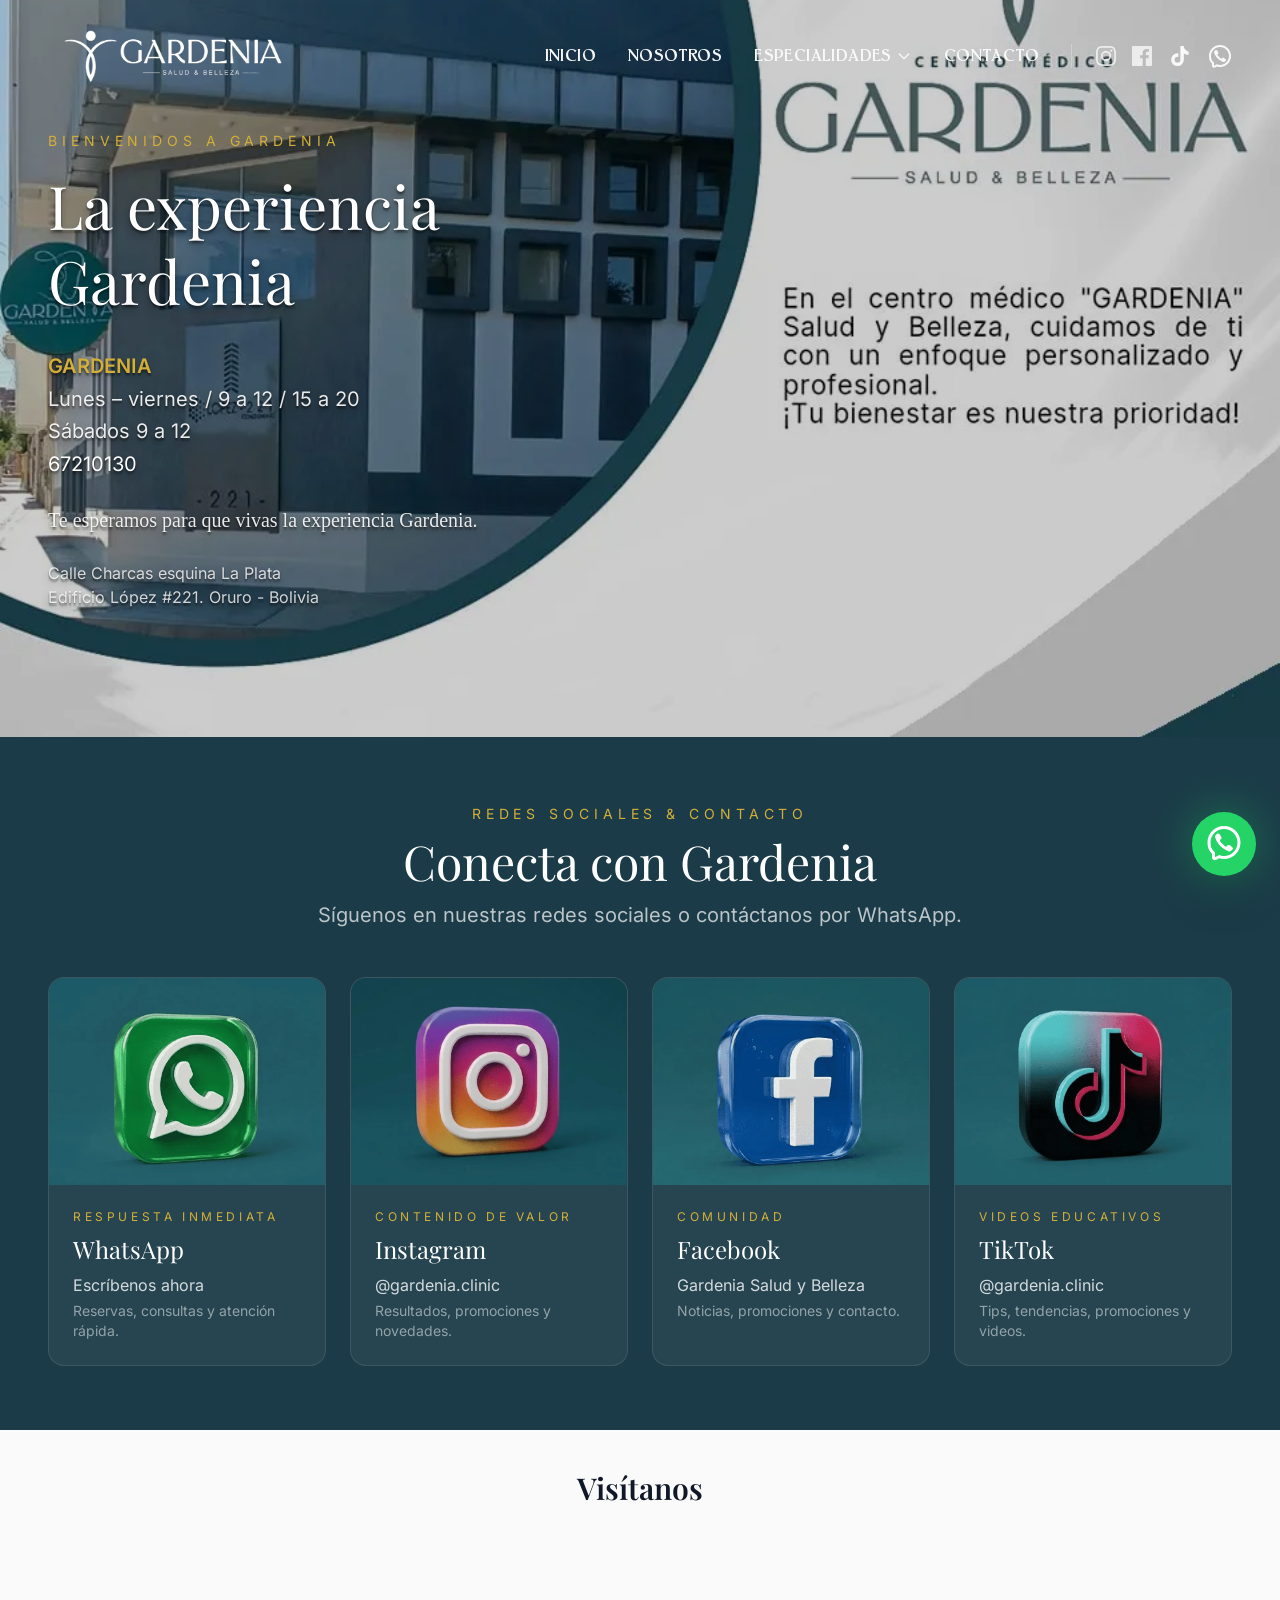
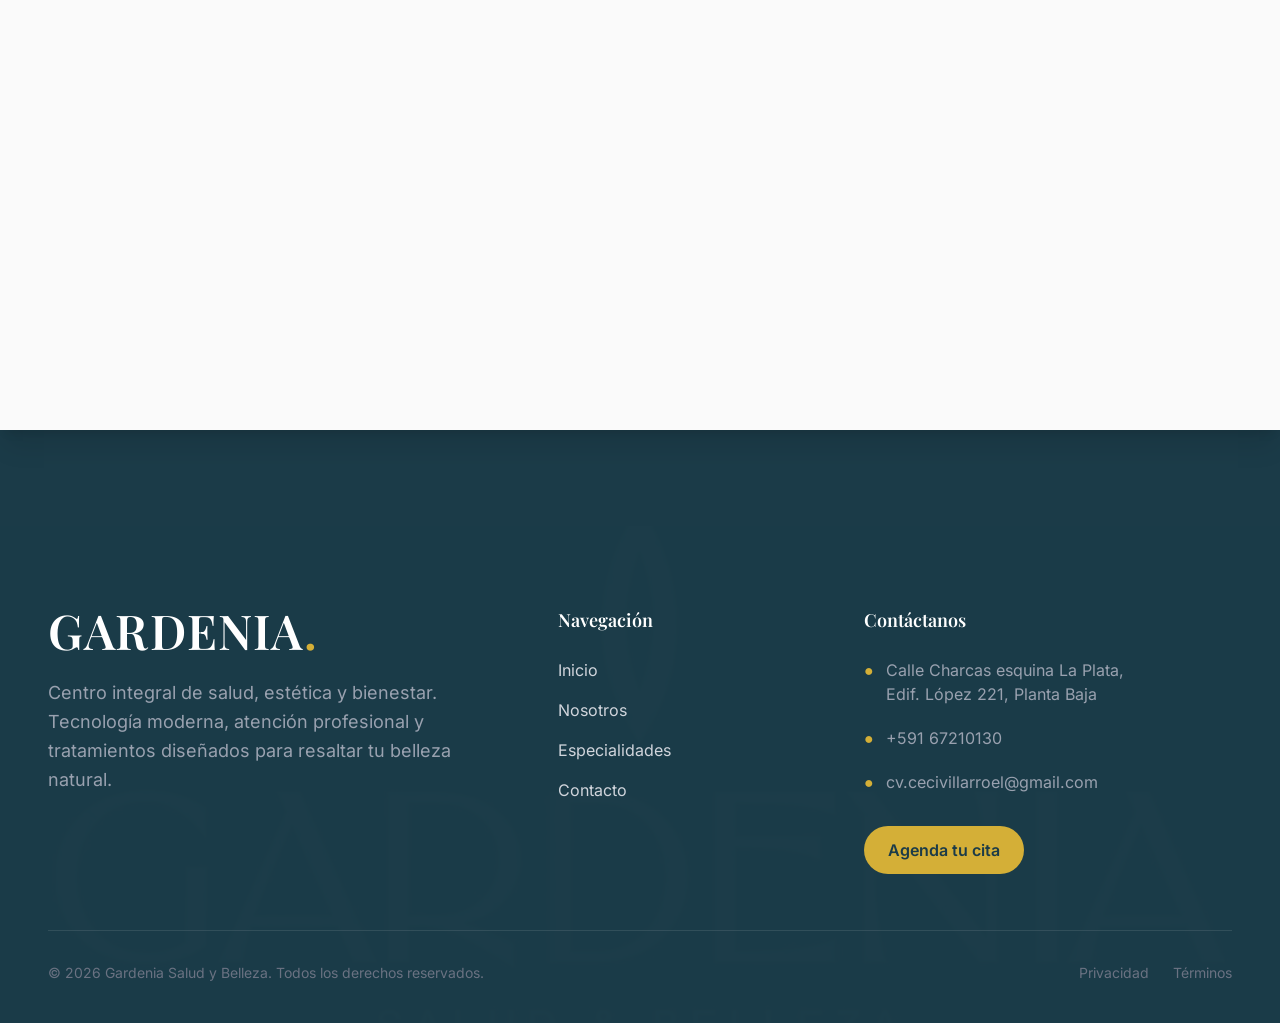
==== commit d357b0a4: "modificar ceo se modifico algunos elementos para mejorar el ceo mobil" ====
--- a/contacto/index.html
+++ b/contacto/index.html
@@ -1,4 +1,4 @@
-<!DOCTYPE html><html lang="es"> <head><meta charset="UTF-8"><meta name="viewport" content="width=device-width, initial-scale=1.0"><meta name="generator" content="Astro v6.1.8"><title>Contacto | Gardenia Salud y Belleza</title><meta name="description" content="Informacion de contacto para la clinica Gardenia Salud y Belleza"><link rel="canonical" href="https://gardeniaclinica.com/contacto/"><!-- Robots --><meta name="robots" content="index, follow, max-image-preview:large"><meta http-equiv="content-language" content="es-bo"><!-- Open Graph --><meta property="og:type" content="website"><meta property="og:locale" content="es_BO"><meta property="og:site_name" content="Gardenia Salud y Belleza"><meta property="og:title" content="Contacto"><meta property="og:description" content="Informacion de contacto para la clinica Gardenia Salud y Belleza"><meta property="og:url" content="https://gardeniaclinica.com/contacto/"><meta name="twitter:card" content="summary_large_image"><meta name="twitter:title" content="Contacto"><meta name="twitter:description" content="Informacion de contacto para la clinica Gardenia Salud y Belleza"><link rel="icon" type="image/png" href="/favicon.ico"><meta name="generator" content="Astro v6.1.8"><link rel="preload" href="/fonts/inter400.woff2" as="font" type="font/woff2" crossorigin><link rel="preload" href="/fonts/inter600.woff2" as="font" type="font/woff2" crossorigin><link rel="preload" href="/fonts/playfair-display400.woff2" as="font" type="font/woff2" crossorigin><link rel="preload" href="/fonts/playfair-display600.woff2" as="font" type="font/woff2" crossorigin><!-- Schema Local Business --><script type="application/ld+json">{"@context":"https://schema.org","@type":"MedicalBusiness","name":"Gardenia Salud y Belleza","description":"Clínica Gardenia Salud y Belleza integral en Oruro, Bolivia","url":"https://GardeniaClinica.com","telephone":"+59167210130","address":{"@type":"PostalAddress","addressLocality":"Oruro","addressCountry":"BO"},"areaServed":"Oruro","priceRange":"$$"}</script><link rel="stylesheet" href="/_astro/BaseLayout.CpvgAH0Q.css">
+<!DOCTYPE html><html lang="es"> <head><meta charset="UTF-8"><meta name="viewport" content="width=device-width, initial-scale=1.0"><meta name="generator" content="Astro v6.1.8"><title>Contacto | Gardenia Salud y Belleza</title><meta name="description" content="Informacion de contacto para la clinica Gardenia Salud y Belleza"><link rel="canonical" href="https://gardeniaclinica.com/contacto/"><!-- Robots --><meta name="robots" content="index, follow, max-image-preview:large"><meta http-equiv="content-language" content="es-bo"><!-- Open Graph --><meta property="og:type" content="website"><meta property="og:locale" content="es_BO"><meta property="og:site_name" content="Gardenia Salud y Belleza"><meta property="og:title" content="Contacto"><meta property="og:description" content="Informacion de contacto para la clinica Gardenia Salud y Belleza"><meta property="og:url" content="https://gardeniaclinica.com/contacto/"><meta name="twitter:card" content="summary_large_image"><meta name="twitter:title" content="Contacto"><meta name="twitter:description" content="Informacion de contacto para la clinica Gardenia Salud y Belleza"><link rel="icon" type="image/png" href="/favicon.ico"><meta name="generator" content="Astro v6.1.8"><link rel="preload" href="/fonts/inter400.woff2" as="font" type="font/woff2" crossorigin><link rel="preload" href="/fonts/inter600.woff2" as="font" type="font/woff2" crossorigin><link rel="preload" href="/fonts/playfair-display400.woff2" as="font" type="font/woff2" crossorigin><link rel="preload" href="/fonts/playfair-display600.woff2" as="font" type="font/woff2" crossorigin><!-- Schema Local Business --><script type="application/ld+json">{"@context":"https://schema.org","@type":"MedicalBusiness","name":"Gardenia Salud y Belleza","description":"Clínica Gardenia Salud y Belleza integral en Oruro, Bolivia","url":"https://GardeniaClinica.com","telephone":"+59167210130","address":{"@type":"PostalAddress","addressLocality":"Oruro","addressCountry":"BO"},"areaServed":"Oruro","priceRange":"$$"}</script><link rel="stylesheet" href="/_astro/BaseLayout.BvC_6Blc.css">
 <style>.reveal{opacity:0;transform:translateY(30px);transition:opacity .8s ease,transform .8s ease}.reveal.show{opacity:1;transform:translateY(0)}.delay-100{transition-delay:.1s}.delay-200{transition-delay:.2s}.delay-300{transition-delay:.3s}.animate-fade-in{opacity:0;animation:fadeIn .6s ease forwards}.animate-fade-up{opacity:0;transform:translateY(20px);animation:fadeUp .6s ease forwards}@keyframes fadeIn{0%{opacity:0}to{opacity:1}}@keyframes fadeUp{0%{opacity:0;transform:translateY(20px)}to{opacity:1;transform:translateY(0)}}.animate-fade-in,.animate-fade-up{will-change:opacity,transform}
 </style></head> <body class="bg-dark-green text-ivory antialiased flex flex-col min-h-screen"> <header id="main-header" class="fixed w-full top-0 z-50 transition-all duration-300 bg-transparent"> <div class="container mx-auto px-6 md:px-12 flex justify-between items-center font-custom md:mt-[20px] md:mb-[10px] lg:mt-0"> <a href="/" class="font-serif font-bold text-ivory tracking-wider"> <img src="/images/navlogo.webp" alt="Gardenia Salud y Belleza" width="250" height="100"> <span class="sr-only">Inicio - Gardenia Salud y Belleza</span> </a> <!-- Desktop Nav & Socials --> <div class="hidden md:flex items-center space-x-8"> <nav class="flex space-x-8"> <a href="/" class="text-ivory hover:text-gold transition-colors font-medium text-md uppercase tracking-wide">
 Inicio
--- a/_astro/BaseLayout.BvC_6Blc.css
+++ b/_astro/BaseLayout.BvC_6Blc.css
@@ -0,0 +1 @@
+@layer properties{@supports (((-webkit-hyphens:none)) and (not (margin-trim:inline))) or ((-moz-orient:inline) and (not (color:rgb(from red r g b)))){*,:before,:after,::backdrop{--tw-translate-x:0;--tw-translate-y:0;--tw-translate-z:0;--tw-scale-x:1;--tw-scale-y:1;--tw-scale-z:1;--tw-rotate-x:initial;--tw-rotate-y:initial;--tw-rotate-z:initial;--tw-skew-x:initial;--tw-skew-y:initial;--tw-space-y-reverse:0;--tw-space-x-reverse:0;--tw-border-style:solid;--tw-gradient-position:initial;--tw-gradient-from:#0000;--tw-gradient-via:#0000;--tw-gradient-to:#0000;--tw-gradient-stops:initial;--tw-gradient-via-stops:initial;--tw-gradient-from-position:0%;--tw-gradient-via-position:50%;--tw-gradient-to-position:100%;--tw-mask-linear:linear-gradient(#fff, #fff);--tw-mask-radial:linear-gradient(#fff, #fff);--tw-mask-conic:linear-gradient(#fff, #fff);--tw-mask-left:linear-gradient(#fff, #fff);--tw-mask-right:linear-gradient(#fff, #fff);--tw-mask-bottom:linear-gradient(#fff, #fff);--tw-mask-top:linear-gradient(#fff, #fff);--tw-mask-top-from-position:0%;--tw-mask-top-to-position:100%;--tw-mask-top-from-color:black;--tw-mask-top-to-color:transparent;--tw-mask-right-from-position:0%;--tw-mask-right-to-position:100%;--tw-mask-right-from-color:black;--tw-mask-right-to-color:transparent;--tw-mask-bottom-from-position:0%;--tw-mask-bottom-to-position:100%;--tw-mask-bottom-from-color:black;--tw-mask-bottom-to-color:transparent;--tw-mask-radial-from-position:0%;--tw-mask-radial-to-position:100%;--tw-mask-radial-from-color:black;--tw-mask-radial-to-color:transparent;--tw-mask-radial-shape:ellipse;--tw-mask-radial-size:farthest-corner;--tw-mask-radial-position:center;--tw-leading:initial;--tw-font-weight:initial;--tw-tracking:initial;--tw-shadow:0 0 #0000;--tw-shadow-color:initial;--tw-shadow-alpha:100%;--tw-inset-shadow:0 0 #0000;--tw-inset-shadow-color:initial;--tw-inset-shadow-alpha:100%;--tw-ring-color:initial;--tw-ring-shadow:0 0 #0000;--tw-inset-ring-color:initial;--tw-inset-ring-shadow:0 0 #0000;--tw-ring-inset:initial;--tw-ring-offset-width:0px;--tw-ring-offset-color:#fff;--tw-ring-offset-shadow:0 0 #0000;--tw-blur:initial;--tw-brightness:initial;--tw-contrast:initial;--tw-grayscale:initial;--tw-hue-rotate:initial;--tw-invert:initial;--tw-opacity:initial;--tw-saturate:initial;--tw-sepia:initial;--tw-drop-shadow:initial;--tw-drop-shadow-color:initial;--tw-drop-shadow-alpha:100%;--tw-drop-shadow-size:initial;--tw-backdrop-blur:initial;--tw-backdrop-brightness:initial;--tw-backdrop-contrast:initial;--tw-backdrop-grayscale:initial;--tw-backdrop-hue-rotate:initial;--tw-backdrop-invert:initial;--tw-backdrop-opacity:initial;--tw-backdrop-saturate:initial;--tw-backdrop-sepia:initial;--tw-duration:initial;--tw-ease:initial;--tw-text-shadow-color:initial;--tw-text-shadow-alpha:100%}}}@layer theme{:root,:host{--font-sans:"Inter", sans-serif;--font-serif:"Playfair Display", serif;--font-mono:ui-monospace, SFMono-Regular, Menlo, Monaco, Consolas, "Liberation Mono", "Courier New", monospace;--color-amber-600:oklch(66.6% .179 58.318);--color-green-500:oklch(72.3% .219 149.579);--color-green-600:oklch(62.7% .194 149.214);--color-emerald-500:oklch(69.6% .17 162.48);--color-emerald-950:oklch(26.2% .051 172.552);--color-gray-100:oklch(96.7% .003 264.542);--color-gray-300:oklch(87.2% .01 258.338);--color-gray-400:oklch(70.7% .022 261.325);--color-gray-500:oklch(55.1% .027 264.364);--color-gray-600:oklch(44.6% .03 256.802);--color-gray-900:oklch(21% .034 264.665);--color-zinc-50:oklch(98.5% 0 0);--color-stone-100:oklch(97% .001 106.424);--color-black:#000;--color-white:#fff;--spacing:.25rem;--container-lg:32rem;--container-2xl:42rem;--container-3xl:48rem;--container-4xl:56rem;--container-7xl:80rem;--text-xs:.75rem;--text-xs--line-height:calc(1 / .75);--text-sm:.875rem;--text-sm--line-height:calc(1.25 / .875);--text-base:1rem;--text-base--line-height: 1.5 ;--text-lg:1.125rem;--text-lg--line-height:calc(1.75 / 1.125);--text-xl:1.25rem;--text-xl--line-height:calc(1.75 / 1.25);--text-2xl:1.5rem;--text-2xl--line-height:calc(2 / 1.5);--text-3xl:1.875rem;--text-3xl--line-height: 1.2 ;--text-4xl:2.25rem;--text-4xl--line-height:calc(2.5 / 2.25);--text-5xl:3rem;--text-5xl--line-height:1;--text-6xl:3.75rem;--text-6xl--line-height:1;--text-7xl:4.5rem;--text-7xl--line-height:1;--font-weight-medium:500;--font-weight-semibold:600;--font-weight-bold:700;--tracking-wide:.025em;--tracking-wider:.05em;--tracking-widest:.1em;--leading-tight:1.25;--leading-relaxed:1.625;--radius-md:.375rem;--radius-xl:.75rem;--radius-2xl:1rem;--radius-3xl:1.5rem;--drop-shadow-sm:0 1px 2px #00000026;--drop-shadow-lg:0 4px 4px #00000026;--ease-in-out:cubic-bezier(.4, 0, .2, 1);--animate-pulse:pulse 2s cubic-bezier(.4, 0, .6, 1) infinite;--blur-sm:8px;--blur-md:12px;--blur-xl:24px;--blur-3xl:64px;--default-transition-duration:.15s;--default-transition-timing-function:cubic-bezier(.4, 0, .2, 1);--default-font-family:var(--font-sans);--default-mono-font-family:var(--font-mono);--color-gold:#d4af37;--color-gold-sand:#e5c482;--color-dark-green:#1b3b48;--color-ivory:#f9f9f9;--font-Segoe-Script:"Segoe Script", cursive;--font-custom:"Rekord Antiqua SemiBold", serif}}@layer base{*,:after,:before,::backdrop{box-sizing:border-box;border:0 solid;margin:0;padding:0}::file-selector-button{box-sizing:border-box;border:0 solid;margin:0;padding:0}html,:host{-webkit-text-size-adjust:100%;tab-size:4;line-height:1.5;font-family:var(--default-font-family,ui-sans-serif, system-ui, sans-serif, "Apple Color Emoji", "Segoe UI Emoji", "Segoe UI Symbol", "Noto Color Emoji");font-feature-settings:var(--default-font-feature-settings,normal);font-variation-settings:var(--default-font-variation-settings,normal);-webkit-tap-highlight-color:transparent}hr{height:0;color:inherit;border-top-width:1px}abbr:where([title]){-webkit-text-decoration:underline dotted;text-decoration:underline dotted}h1,h2,h3,h4,h5,h6{font-size:inherit;font-weight:inherit}a{color:inherit;-webkit-text-decoration:inherit;text-decoration:inherit}b,strong{font-weight:bolder}code,kbd,samp,pre{font-family:var(--default-mono-font-family,ui-monospace, SFMono-Regular, Menlo, Monaco, Consolas, "Liberation Mono", "Courier New", monospace);font-feature-settings:var(--default-mono-font-feature-settings,normal);font-variation-settings:var(--default-mono-font-variation-settings,normal);font-size:1em}small{font-size:80%}sub,sup{vertical-align:baseline;font-size:75%;line-height:0;position:relative}sub{bottom:-.25em}sup{top:-.5em}table{text-indent:0;border-color:inherit;border-collapse:collapse}:-moz-focusring{outline:auto}progress{vertical-align:baseline}summary{display:list-item}ol,ul,menu{list-style:none}img,svg,video,canvas,audio,iframe,embed,object{vertical-align:middle;display:block}img,video{max-width:100%;height:auto}button,input,select,optgroup,textarea{font:inherit;font-feature-settings:inherit;font-variation-settings:inherit;letter-spacing:inherit;color:inherit;opacity:1;background-color:#0000;border-radius:0}::file-selector-button{font:inherit;font-feature-settings:inherit;font-variation-settings:inherit;letter-spacing:inherit;color:inherit;opacity:1;background-color:#0000;border-radius:0}:where(select:is([multiple],[size])) optgroup{font-weight:bolder}:where(select:is([multiple],[size])) optgroup option{padding-inline-start:20px}::file-selector-button{margin-inline-end:4px}::placeholder{opacity:1}@supports (not ((-webkit-appearance:-apple-pay-button))) or (contain-intrinsic-size:1px){::placeholder{color:currentColor}@supports (color:color-mix(in lab,red,red)){::placeholder{color:color-mix(in oklab,currentcolor 50%,transparent)}}}textarea{resize:vertical}::-webkit-search-decoration{-webkit-appearance:none}::-webkit-date-and-time-value{min-height:1lh;text-align:inherit}::-webkit-datetime-edit{display:inline-flex}::-webkit-datetime-edit-fields-wrapper{padding:0}::-webkit-datetime-edit{padding-block:0}::-webkit-datetime-edit-year-field{padding-block:0}::-webkit-datetime-edit-month-field{padding-block:0}::-webkit-datetime-edit-day-field{padding-block:0}::-webkit-datetime-edit-hour-field{padding-block:0}::-webkit-datetime-edit-minute-field{padding-block:0}::-webkit-datetime-edit-second-field{padding-block:0}::-webkit-datetime-edit-millisecond-field{padding-block:0}::-webkit-datetime-edit-meridiem-field{padding-block:0}::-webkit-calendar-picker-indicator{line-height:1}:-moz-ui-invalid{box-shadow:none}button,input:where([type=button],[type=reset],[type=submit]){appearance:button}::file-selector-button{appearance:button}::-webkit-inner-spin-button{height:auto}::-webkit-outer-spin-button{height:auto}[hidden]:where(:not([hidden=until-found])){display:none!important}}@layer components;@layer utilities{.invisible{visibility:hidden}.visible{visibility:visible}.sr-only{clip-path:inset(50%);white-space:nowrap;border-width:0;width:1px;height:1px;margin:-1px;padding:0;position:absolute;overflow:hidden}.absolute{position:absolute}.fixed{position:fixed}.relative{position:relative}.static{position:static}.inset-0{inset:calc(var(--spacing) * 0)}.start{inset-inline-start:var(--spacing)}.top-0{top:calc(var(--spacing) * 0)}.top-1\/2{top:50%}.top-6{top:calc(var(--spacing) * 6)}.right-0{right:calc(var(--spacing) * 0)}.right-6{right:calc(var(--spacing) * 6)}.right-8{right:calc(var(--spacing) * 8)}.right-20{right:calc(var(--spacing) * 20)}.bottom-0{bottom:calc(var(--spacing) * 0)}.bottom-6{bottom:calc(var(--spacing) * 6)}.bottom-12{bottom:calc(var(--spacing) * 12)}.left-0{left:calc(var(--spacing) * 0)}.z-0{z-index:0}.z-10{z-index:10}.z-20{z-index:20}.z-30{z-index:30}.z-40{z-index:40}.z-50{z-index:50}.container{width:100%}@media(min-width:40rem){.container{max-width:40rem}}@media(min-width:48rem){.container{max-width:48rem}}@media(min-width:64rem){.container{max-width:64rem}}@media(min-width:80rem){.container{max-width:80rem}}@media(min-width:96rem){.container{max-width:96rem}}.mx-auto{margin-inline:auto}.mt-0\.5{margin-top:calc(var(--spacing) * .5)}.mt-2{margin-top:calc(var(--spacing) * 2)}.mt-3{margin-top:calc(var(--spacing) * 3)}.mt-4{margin-top:calc(var(--spacing) * 4)}.mt-5{margin-top:calc(var(--spacing) * 5)}.mt-8{margin-top:calc(var(--spacing) * 8)}.mt-10{margin-top:calc(var(--spacing) * 10)}.mt-14{margin-top:calc(var(--spacing) * 14)}.mt-24{margin-top:calc(var(--spacing) * 24)}.mt-auto{margin-top:auto}.mr-4{margin-right:calc(var(--spacing) * 4)}.mb-0{margin-bottom:calc(var(--spacing) * 0)}.mb-1{margin-bottom:calc(var(--spacing) * 1)}.mb-2{margin-bottom:calc(var(--spacing) * 2)}.mb-3{margin-bottom:calc(var(--spacing) * 3)}.mb-4{margin-bottom:calc(var(--spacing) * 4)}.mb-5{margin-bottom:calc(var(--spacing) * 5)}.mb-6{margin-bottom:calc(var(--spacing) * 6)}.mb-8{margin-bottom:calc(var(--spacing) * 8)}.mb-12{margin-bottom:calc(var(--spacing) * 12)}.mb-16{margin-bottom:calc(var(--spacing) * 16)}.ml-2{margin-left:calc(var(--spacing) * 2)}.ml-auto{margin-left:auto}.line-clamp-3{-webkit-line-clamp:3;-webkit-box-orient:vertical;display:-webkit-box;overflow:hidden}.block{display:block}.flex{display:flex}.grid{display:grid}.hidden{display:none}.inline-block{display:inline-block}.inline-flex{display:inline-flex}.aspect-\[4\/3\]{aspect-ratio:4/3}.aspect-\[4\/5\]{aspect-ratio:4/5}.aspect-square{aspect-ratio:1}.h-1{height:calc(var(--spacing) * 1)}.h-3{height:calc(var(--spacing) * 3)}.h-4{height:calc(var(--spacing) * 4)}.h-5{height:calc(var(--spacing) * 5)}.h-6{height:calc(var(--spacing) * 6)}.h-8{height:calc(var(--spacing) * 8)}.h-12{height:calc(var(--spacing) * 12)}.h-14{height:calc(var(--spacing) * 14)}.h-16{height:calc(var(--spacing) * 16)}.h-56{height:calc(var(--spacing) * 56)}.h-96{height:calc(var(--spacing) * 96)}.h-\[520px\]{height:520px}.h-full{height:100%}.h-screen{height:100vh}.max-h-\[92vh\]{max-height:92vh}.min-h-0{min-height:calc(var(--spacing) * 0)}.min-h-\[85vh\]{min-height:85vh}.min-h-screen{min-height:100vh}.w-1\/2{width:50%}.w-3{width:calc(var(--spacing) * 3)}.w-4{width:calc(var(--spacing) * 4)}.w-5{width:calc(var(--spacing) * 5)}.w-6{width:calc(var(--spacing) * 6)}.w-8{width:calc(var(--spacing) * 8)}.w-12{width:calc(var(--spacing) * 12)}.w-14{width:calc(var(--spacing) * 14)}.w-16{width:calc(var(--spacing) * 16)}.w-24{width:calc(var(--spacing) * 24)}.w-28{width:calc(var(--spacing) * 28)}.w-64{width:calc(var(--spacing) * 64)}.w-96{width:calc(var(--spacing) * 96)}.w-full{width:100%}.w-max{width:max-content}.max-w-2xl{max-width:var(--container-2xl)}.max-w-3xl{max-width:var(--container-3xl)}.max-w-4xl{max-width:var(--container-4xl)}.max-w-7xl{max-width:var(--container-7xl)}.max-w-lg{max-width:var(--container-lg)}.flex-1{flex:1}.flex-grow{flex-grow:1}.translate-x-full{--tw-translate-x:100%;translate:var(--tw-translate-x) var(--tw-translate-y)}.-translate-y-1\/2{--tw-translate-y: -50% ;translate:var(--tw-translate-x) var(--tw-translate-y)}.translate-y-8{--tw-translate-y:calc(var(--spacing) * 8);translate:var(--tw-translate-x) var(--tw-translate-y)}.scale-100{--tw-scale-x:100%;--tw-scale-y:100%;--tw-scale-z:100%;scale:var(--tw-scale-x) var(--tw-scale-y)}.transform{transform:var(--tw-rotate-x,) var(--tw-rotate-y,) var(--tw-rotate-z,) var(--tw-skew-x,) var(--tw-skew-y,)}.animate-pulse{animation:var(--animate-pulse)}.cursor-pointer{cursor:pointer}.auto-rows-\[320px\]{grid-auto-rows:320px}.grid-cols-1{grid-template-columns:repeat(1,minmax(0,1fr))}.grid-cols-2{grid-template-columns:repeat(2,minmax(0,1fr))}.grid-cols-4{grid-template-columns:repeat(4,minmax(0,1fr))}.flex-col{flex-direction:column}.items-center{align-items:center}.items-end{align-items:flex-end}.items-start{align-items:flex-start}.justify-between{justify-content:space-between}.justify-center{justify-content:center}.justify-end{justify-content:flex-end}.gap-1{gap:calc(var(--spacing) * 1)}.gap-2{gap:calc(var(--spacing) * 2)}.gap-3{gap:calc(var(--spacing) * 3)}.gap-4{gap:calc(var(--spacing) * 4)}.gap-6{gap:calc(var(--spacing) * 6)}.gap-8{gap:calc(var(--spacing) * 8)}.gap-10{gap:calc(var(--spacing) * 10)}.gap-12{gap:calc(var(--spacing) * 12)}:where(.space-y-4>:not(:last-child)){--tw-space-y-reverse:0;margin-block-start:calc(calc(var(--spacing) * 4) * var(--tw-space-y-reverse));margin-block-end:calc(calc(var(--spacing) * 4) * calc(1 - var(--tw-space-y-reverse)))}:where(.space-y-5>:not(:last-child)){--tw-space-y-reverse:0;margin-block-start:calc(calc(var(--spacing) * 5) * var(--tw-space-y-reverse));margin-block-end:calc(calc(var(--spacing) * 5) * calc(1 - var(--tw-space-y-reverse)))}:where(.space-y-6>:not(:last-child)){--tw-space-y-reverse:0;margin-block-start:calc(calc(var(--spacing) * 6) * var(--tw-space-y-reverse));margin-block-end:calc(calc(var(--spacing) * 6) * calc(1 - var(--tw-space-y-reverse)))}:where(.space-y-8>:not(:last-child)){--tw-space-y-reverse:0;margin-block-start:calc(calc(var(--spacing) * 8) * var(--tw-space-y-reverse));margin-block-end:calc(calc(var(--spacing) * 8) * calc(1 - var(--tw-space-y-reverse)))}:where(.space-x-4>:not(:last-child)){--tw-space-x-reverse:0;margin-inline-start:calc(calc(var(--spacing) * 4) * var(--tw-space-x-reverse));margin-inline-end:calc(calc(var(--spacing) * 4) * calc(1 - var(--tw-space-x-reverse)))}:where(.space-x-6>:not(:last-child)){--tw-space-x-reverse:0;margin-inline-start:calc(calc(var(--spacing) * 6) * var(--tw-space-x-reverse));margin-inline-end:calc(calc(var(--spacing) * 6) * calc(1 - var(--tw-space-x-reverse)))}:where(.space-x-8>:not(:last-child)){--tw-space-x-reverse:0;margin-inline-start:calc(calc(var(--spacing) * 8) * var(--tw-space-x-reverse));margin-inline-end:calc(calc(var(--spacing) * 8) * calc(1 - var(--tw-space-x-reverse)))}.truncate{text-overflow:ellipsis;white-space:nowrap;overflow:hidden}.overflow-hidden{overflow:hidden}.overflow-y-auto{overflow-y:auto}.rounded-2xl{border-radius:var(--radius-2xl)}.rounded-3xl{border-radius:var(--radius-3xl)}.rounded-full{border-radius:3.40282e38px}.rounded-md{border-radius:var(--radius-md)}.rounded-xl{border-radius:var(--radius-xl)}.border{border-style:var(--tw-border-style);border-width:1px}.border-t{border-top-style:var(--tw-border-style);border-top-width:1px}.border-b{border-bottom-style:var(--tw-border-style);border-bottom-width:1px}.border-l{border-left-style:var(--tw-border-style);border-left-width:1px}.border-gold\/20{border-color:#d4af3733}@supports (color:color-mix(in lab,red,red)){.border-gold\/20{border-color:color-mix(in oklab,var(--color-gold) 20%,transparent)}}.border-gold\/30{border-color:#d4af374d}@supports (color:color-mix(in lab,red,red)){.border-gold\/30{border-color:color-mix(in oklab,var(--color-gold) 30%,transparent)}}.border-gray-100{border-color:var(--color-gray-100)}.border-ivory\/10{border-color:#f9f9f91a}@supports (color:color-mix(in lab,red,red)){.border-ivory\/10{border-color:color-mix(in oklab,var(--color-ivory) 10%,transparent)}}.border-ivory\/20{border-color:#f9f9f933}@supports (color:color-mix(in lab,red,red)){.border-ivory\/20{border-color:color-mix(in oklab,var(--color-ivory) 20%,transparent)}}.border-ivory\/30{border-color:#f9f9f94d}@supports (color:color-mix(in lab,red,red)){.border-ivory\/30{border-color:color-mix(in oklab,var(--color-ivory) 30%,transparent)}}.border-white\/5{border-color:#ffffff0d}@supports (color:color-mix(in lab,red,red)){.border-white\/5{border-color:color-mix(in oklab,var(--color-white) 5%,transparent)}}.border-white\/10{border-color:#ffffff1a}@supports (color:color-mix(in lab,red,red)){.border-white\/10{border-color:color-mix(in oklab,var(--color-white) 10%,transparent)}}.border-white\/40{border-color:#fff6}@supports (color:color-mix(in lab,red,red)){.border-white\/40{border-color:color-mix(in oklab,var(--color-white) 40%,transparent)}}.bg-\[\#25D366\]{background-color:#25d366}.bg-black\/20{background-color:#0003}@supports (color:color-mix(in lab,red,red)){.bg-black\/20{background-color:color-mix(in oklab,var(--color-black) 20%,transparent)}}.bg-black\/80{background-color:#000c}@supports (color:color-mix(in lab,red,red)){.bg-black\/80{background-color:color-mix(in oklab,var(--color-black) 80%,transparent)}}.bg-dark-green{background-color:var(--color-dark-green)}.bg-dark-green\/20{background-color:#1b3b4833}@supports (color:color-mix(in lab,red,red)){.bg-dark-green\/20{background-color:color-mix(in oklab,var(--color-dark-green) 20%,transparent)}}.bg-dark-green\/30{background-color:#1b3b484d}@supports (color:color-mix(in lab,red,red)){.bg-dark-green\/30{background-color:color-mix(in oklab,var(--color-dark-green) 30%,transparent)}}.bg-dark-green\/88{background-color:#1b3b48e0}@supports (color:color-mix(in lab,red,red)){.bg-dark-green\/88{background-color:color-mix(in oklab,var(--color-dark-green) 88%,transparent)}}.bg-dark-green\/95{background-color:#1b3b48f2}@supports (color:color-mix(in lab,red,red)){.bg-dark-green\/95{background-color:color-mix(in oklab,var(--color-dark-green) 95%,transparent)}}.bg-emerald-500\/5{background-color:#00bb7f0d}@supports (color:color-mix(in lab,red,red)){.bg-emerald-500\/5{background-color:color-mix(in oklab,var(--color-emerald-500) 5%,transparent)}}.bg-gold{background-color:var(--color-gold)}.bg-gold-sand{background-color:var(--color-gold-sand)}.bg-gold\/5{background-color:#d4af370d}@supports (color:color-mix(in lab,red,red)){.bg-gold\/5{background-color:color-mix(in oklab,var(--color-gold) 5%,transparent)}}.bg-green-600{background-color:var(--color-green-600)}.bg-ivory\/10{background-color:#f9f9f91a}@supports (color:color-mix(in lab,red,red)){.bg-ivory\/10{background-color:color-mix(in oklab,var(--color-ivory) 10%,transparent)}}.bg-ivory\/50{background-color:#f9f9f980}@supports (color:color-mix(in lab,red,red)){.bg-ivory\/50{background-color:color-mix(in oklab,var(--color-ivory) 50%,transparent)}}.bg-transparent{background-color:#0000}.bg-white{background-color:var(--color-white)}.bg-white\/5{background-color:#ffffff0d}@supports (color:color-mix(in lab,red,red)){.bg-white\/5{background-color:color-mix(in oklab,var(--color-white) 5%,transparent)}}.bg-zinc-50{background-color:var(--color-zinc-50)}.bg-gradient-to-b{--tw-gradient-position:to bottom in oklab;background-image:linear-gradient(var(--tw-gradient-stops))}.bg-gradient-to-br{--tw-gradient-position:to bottom right in oklab;background-image:linear-gradient(var(--tw-gradient-stops))}.bg-gradient-to-r{--tw-gradient-position:to right in oklab;background-image:linear-gradient(var(--tw-gradient-stops))}.bg-gradient-to-t{--tw-gradient-position:to top in oklab;background-image:linear-gradient(var(--tw-gradient-stops))}.bg-\[url\(\'\/images\/CarruselGardenia1\.webp\'\)\]{background-image:url(/images/CarruselGardenia1.webp)}.bg-\[url\(\'\/images\/esteticaCarrusel\.webp\'\)\]{background-image:url(/images/esteticaCarrusel.webp)}.bg-\[url\(\'\/images\/fisioCarrusel\.webp\'\)\]{background-image:url(/images/fisioCarrusel.webp)}.bg-\[url\(\'https\:\/\/images\.unsplash\.com\/photo-1629909613654-28e377c37b09\?q\=80\&w\=2068\&auto\=format\&fit\=crop\'\)\]{background-image:url(https://images.unsplash.com/photo-1629909613654-28e377c37b09?q=80&w=2068&auto=format&fit=crop)}.from-black\/20{--tw-gradient-from:#0003}@supports (color:color-mix(in lab,red,red)){.from-black\/20{--tw-gradient-from:color-mix(in oklab, var(--color-black) 20%, transparent)}}.from-black\/20{--tw-gradient-stops:var(--tw-gradient-via-stops,var(--tw-gradient-position), var(--tw-gradient-from) var(--tw-gradient-from-position), var(--tw-gradient-to) var(--tw-gradient-to-position))}.from-black\/65{--tw-gradient-from:#000000a6}@supports (color:color-mix(in lab,red,red)){.from-black\/65{--tw-gradient-from:color-mix(in oklab, var(--color-black) 65%, transparent)}}.from-black\/65{--tw-gradient-stops:var(--tw-gradient-via-stops,var(--tw-gradient-position), var(--tw-gradient-from) var(--tw-gradient-from-position), var(--tw-gradient-to) var(--tw-gradient-to-position))}.from-black\/85{--tw-gradient-from:#000000d9}@supports (color:color-mix(in lab,red,red)){.from-black\/85{--tw-gradient-from:color-mix(in oklab, var(--color-black) 85%, transparent)}}.from-black\/85{--tw-gradient-stops:var(--tw-gradient-via-stops,var(--tw-gradient-position), var(--tw-gradient-from) var(--tw-gradient-from-position), var(--tw-gradient-to) var(--tw-gradient-to-position))}.from-dark-green{--tw-gradient-from:var(--color-dark-green);--tw-gradient-stops:var(--tw-gradient-via-stops,var(--tw-gradient-position), var(--tw-gradient-from) var(--tw-gradient-from-position), var(--tw-gradient-to) var(--tw-gradient-to-position))}.from-dark-green\/20{--tw-gradient-from:#1b3b4833}@supports (color:color-mix(in lab,red,red)){.from-dark-green\/20{--tw-gradient-from:color-mix(in oklab, var(--color-dark-green) 20%, transparent)}}.from-dark-green\/20{--tw-gradient-stops:var(--tw-gradient-via-stops,var(--tw-gradient-position), var(--tw-gradient-from) var(--tw-gradient-from-position), var(--tw-gradient-to) var(--tw-gradient-to-position))}.from-gold{--tw-gradient-from:var(--color-gold);--tw-gradient-stops:var(--tw-gradient-via-stops,var(--tw-gradient-position), var(--tw-gradient-from) var(--tw-gradient-from-position), var(--tw-gradient-to) var(--tw-gradient-to-position))}.from-zinc-50{--tw-gradient-from:var(--color-zinc-50);--tw-gradient-stops:var(--tw-gradient-via-stops,var(--tw-gradient-position), var(--tw-gradient-from) var(--tw-gradient-from-position), var(--tw-gradient-to) var(--tw-gradient-to-position))}.via-black\/40{--tw-gradient-via:#0006}@supports (color:color-mix(in lab,red,red)){.via-black\/40{--tw-gradient-via:color-mix(in oklab, var(--color-black) 40%, transparent)}}.via-black\/40{--tw-gradient-via-stops:var(--tw-gradient-position), var(--tw-gradient-from) var(--tw-gradient-from-position), var(--tw-gradient-via) var(--tw-gradient-via-position), var(--tw-gradient-to) var(--tw-gradient-to-position);--tw-gradient-stops:var(--tw-gradient-via-stops)}.via-black\/50{--tw-gradient-via:#00000080}@supports (color:color-mix(in lab,red,red)){.via-black\/50{--tw-gradient-via:color-mix(in oklab, var(--color-black) 50%, transparent)}}.via-black\/50{--tw-gradient-via-stops:var(--tw-gradient-position), var(--tw-gradient-from) var(--tw-gradient-from-position), var(--tw-gradient-via) var(--tw-gradient-via-position), var(--tw-gradient-to) var(--tw-gradient-to-position);--tw-gradient-stops:var(--tw-gradient-via-stops)}.via-dark-green\/10{--tw-gradient-via:#1b3b481a}@supports (color:color-mix(in lab,red,red)){.via-dark-green\/10{--tw-gradient-via:color-mix(in oklab, var(--color-dark-green) 10%, transparent)}}.via-dark-green\/10{--tw-gradient-via-stops:var(--tw-gradient-position), var(--tw-gradient-from) var(--tw-gradient-from-position), var(--tw-gradient-via) var(--tw-gradient-via-position), var(--tw-gradient-to) var(--tw-gradient-to-position);--tw-gradient-stops:var(--tw-gradient-via-stops)}.via-dark-green\/20{--tw-gradient-via:#1b3b4833}@supports (color:color-mix(in lab,red,red)){.via-dark-green\/20{--tw-gradient-via:color-mix(in oklab, var(--color-dark-green) 20%, transparent)}}.via-dark-green\/20{--tw-gradient-via-stops:var(--tw-gradient-position), var(--tw-gradient-from) var(--tw-gradient-from-position), var(--tw-gradient-via) var(--tw-gradient-via-position), var(--tw-gradient-to) var(--tw-gradient-to-position);--tw-gradient-stops:var(--tw-gradient-via-stops)}.via-dark-green\/95{--tw-gradient-via:#1b3b48f2}@supports (color:color-mix(in lab,red,red)){.via-dark-green\/95{--tw-gradient-via:color-mix(in oklab, var(--color-dark-green) 95%, transparent)}}.via-dark-green\/95{--tw-gradient-via-stops:var(--tw-gradient-position), var(--tw-gradient-from) var(--tw-gradient-from-position), var(--tw-gradient-via) var(--tw-gradient-via-position), var(--tw-gradient-to) var(--tw-gradient-to-position);--tw-gradient-stops:var(--tw-gradient-via-stops)}.to-amber-600{--tw-gradient-to:var(--color-amber-600);--tw-gradient-stops:var(--tw-gradient-via-stops,var(--tw-gradient-position), var(--tw-gradient-from) var(--tw-gradient-from-position), var(--tw-gradient-to) var(--tw-gradient-to-position))}.to-black\/10{--tw-gradient-to:#0000001a}@supports (color:color-mix(in lab,red,red)){.to-black\/10{--tw-gradient-to:color-mix(in oklab, var(--color-black) 10%, transparent)}}.to-black\/10{--tw-gradient-stops:var(--tw-gradient-via-stops,var(--tw-gradient-position), var(--tw-gradient-from) var(--tw-gradient-from-position), var(--tw-gradient-to) var(--tw-gradient-to-position))}.to-black\/30{--tw-gradient-to:#0000004d}@supports (color:color-mix(in lab,red,red)){.to-black\/30{--tw-gradient-to:color-mix(in oklab, var(--color-black) 30%, transparent)}}.to-black\/30{--tw-gradient-stops:var(--tw-gradient-via-stops,var(--tw-gradient-position), var(--tw-gradient-from) var(--tw-gradient-from-position), var(--tw-gradient-to) var(--tw-gradient-to-position))}.to-dark-green{--tw-gradient-to:var(--color-dark-green);--tw-gradient-stops:var(--tw-gradient-via-stops,var(--tw-gradient-position), var(--tw-gradient-from) var(--tw-gradient-from-position), var(--tw-gradient-to) var(--tw-gradient-to-position))}.to-dark-green\/30{--tw-gradient-to:#1b3b484d}@supports (color:color-mix(in lab,red,red)){.to-dark-green\/30{--tw-gradient-to:color-mix(in oklab, var(--color-dark-green) 30%, transparent)}}.to-dark-green\/30{--tw-gradient-stops:var(--tw-gradient-via-stops,var(--tw-gradient-position), var(--tw-gradient-from) var(--tw-gradient-from-position), var(--tw-gradient-to) var(--tw-gradient-to-position))}.to-dark-green\/40{--tw-gradient-to:#1b3b4866}@supports (color:color-mix(in lab,red,red)){.to-dark-green\/40{--tw-gradient-to:color-mix(in oklab, var(--color-dark-green) 40%, transparent)}}.to-dark-green\/40{--tw-gradient-stops:var(--tw-gradient-via-stops,var(--tw-gradient-position), var(--tw-gradient-from) var(--tw-gradient-from-position), var(--tw-gradient-to) var(--tw-gradient-to-position))}.to-stone-100{--tw-gradient-to:var(--color-stone-100);--tw-gradient-stops:var(--tw-gradient-via-stops,var(--tw-gradient-position), var(--tw-gradient-from) var(--tw-gradient-from-position), var(--tw-gradient-to) var(--tw-gradient-to-position))}.to-transparent{--tw-gradient-to:transparent;--tw-gradient-stops:var(--tw-gradient-via-stops,var(--tw-gradient-position), var(--tw-gradient-from) var(--tw-gradient-from-position), var(--tw-gradient-to) var(--tw-gradient-to-position))}.mask-t-from-80\%{-webkit-mask-image:var(--tw-mask-linear),var(--tw-mask-radial),var(--tw-mask-conic);mask-image:var(--tw-mask-linear),var(--tw-mask-radial),var(--tw-mask-conic);--tw-mask-linear:var(--tw-mask-left), var(--tw-mask-right), var(--tw-mask-bottom), var(--tw-mask-top);--tw-mask-top:linear-gradient(to top, var(--tw-mask-top-from-color) var(--tw-mask-top-from-position), var(--tw-mask-top-to-color) var(--tw-mask-top-to-position));--tw-mask-top-from-position:80%;-webkit-mask-composite:source-in;mask-composite:intersect}.mask-r-from-55\%{-webkit-mask-image:var(--tw-mask-linear),var(--tw-mask-radial),var(--tw-mask-conic);mask-image:var(--tw-mask-linear),var(--tw-mask-radial),var(--tw-mask-conic);--tw-mask-linear:var(--tw-mask-left), var(--tw-mask-right), var(--tw-mask-bottom), var(--tw-mask-top);--tw-mask-right:linear-gradient(to right, var(--tw-mask-right-from-color) var(--tw-mask-right-from-position), var(--tw-mask-right-to-color) var(--tw-mask-right-to-position));--tw-mask-right-from-position:55%;-webkit-mask-composite:source-in;mask-composite:intersect}.mask-b-from-60\%{-webkit-mask-image:var(--tw-mask-linear),var(--tw-mask-radial),var(--tw-mask-conic);mask-image:var(--tw-mask-linear),var(--tw-mask-radial),var(--tw-mask-conic);--tw-mask-linear:var(--tw-mask-left), var(--tw-mask-right), var(--tw-mask-bottom), var(--tw-mask-top);--tw-mask-bottom:linear-gradient(to bottom, var(--tw-mask-bottom-from-color) var(--tw-mask-bottom-from-position), var(--tw-mask-bottom-to-color) var(--tw-mask-bottom-to-position));--tw-mask-bottom-from-position:60%;-webkit-mask-composite:source-in;mask-composite:intersect}.mask-b-from-70\%{-webkit-mask-image:var(--tw-mask-linear),var(--tw-mask-radial),var(--tw-mask-conic);mask-image:var(--tw-mask-linear),var(--tw-mask-radial),var(--tw-mask-conic);--tw-mask-linear:var(--tw-mask-left), var(--tw-mask-right), var(--tw-mask-bottom), var(--tw-mask-top);--tw-mask-bottom:linear-gradient(to bottom, var(--tw-mask-bottom-from-color) var(--tw-mask-bottom-from-position), var(--tw-mask-bottom-to-color) var(--tw-mask-bottom-to-position));--tw-mask-bottom-from-position:70%;-webkit-mask-composite:source-in;mask-composite:intersect}.mask-radial-\[100\%_100\%\]{-webkit-mask-image:var(--tw-mask-linear),var(--tw-mask-radial),var(--tw-mask-conic);mask-image:var(--tw-mask-linear),var(--tw-mask-radial),var(--tw-mask-conic);--tw-mask-radial:radial-gradient(var(--tw-mask-radial-stops,var(--tw-mask-radial-size)));--tw-mask-radial-size:100% 100%;-webkit-mask-composite:source-in;mask-composite:intersect}.mask-radial-from-75\%{-webkit-mask-image:var(--tw-mask-linear),var(--tw-mask-radial),var(--tw-mask-conic);mask-image:var(--tw-mask-linear),var(--tw-mask-radial),var(--tw-mask-conic);--tw-mask-radial-stops:var(--tw-mask-radial-shape) var(--tw-mask-radial-size) at var(--tw-mask-radial-position), var(--tw-mask-radial-from-color) var(--tw-mask-radial-from-position), var(--tw-mask-radial-to-color) var(--tw-mask-radial-to-position);--tw-mask-radial:radial-gradient(var(--tw-mask-radial-stops));--tw-mask-radial-from-position:75%;-webkit-mask-composite:source-in;mask-composite:intersect}.mask-radial-at-right{--tw-mask-radial-position:right}.bg-cover{background-size:cover}.bg-center{background-position:50%}.bg-no-repeat{background-repeat:no-repeat}.fill-white{fill:var(--color-white)}.object-cover{object-fit:cover}.p-4{padding:calc(var(--spacing) * 4)}.p-6{padding:calc(var(--spacing) * 6)}.p-8{padding:calc(var(--spacing) * 8)}.p-10{padding:calc(var(--spacing) * 10)}.px-4{padding-inline:calc(var(--spacing) * 4)}.px-6{padding-inline:calc(var(--spacing) * 6)}.px-8{padding-inline:calc(var(--spacing) * 8)}.px-10{padding-inline:calc(var(--spacing) * 10)}.py-2{padding-block:calc(var(--spacing) * 2)}.py-3{padding-block:calc(var(--spacing) * 3)}.py-4{padding-block:calc(var(--spacing) * 4)}.py-6{padding-block:calc(var(--spacing) * 6)}.py-10{padding-block:calc(var(--spacing) * 10)}.py-16{padding-block:calc(var(--spacing) * 16)}.py-20{padding-block:calc(var(--spacing) * 20)}.py-24{padding-block:calc(var(--spacing) * 24)}.pt-6{padding-top:calc(var(--spacing) * 6)}.pt-8{padding-top:calc(var(--spacing) * 8)}.pt-10{padding-top:calc(var(--spacing) * 10)}.pt-20{padding-top:calc(var(--spacing) * 20)}.pt-32{padding-top:calc(var(--spacing) * 32)}.pr-0{padding-right:calc(var(--spacing) * 0)}.pr-4{padding-right:calc(var(--spacing) * 4)}.pb-2{padding-bottom:calc(var(--spacing) * 2)}.pb-10{padding-bottom:calc(var(--spacing) * 10)}.pb-16{padding-bottom:calc(var(--spacing) * 16)}.pl-6{padding-left:calc(var(--spacing) * 6)}.text-center{text-align:center}.text-right{text-align:right}.font-Segoe-Script{font-family:var(--font-Segoe-Script)}.font-serif{font-family:var(--font-serif)}.text-2xl{font-size:var(--text-2xl);line-height:var(--tw-leading,var(--text-2xl--line-height))}.text-3xl{font-size:var(--text-3xl);line-height:var(--tw-leading,var(--text-3xl--line-height))}.text-4xl{font-size:var(--text-4xl);line-height:var(--tw-leading,var(--text-4xl--line-height))}.text-5xl{font-size:var(--text-5xl);line-height:var(--tw-leading,var(--text-5xl--line-height))}.text-6xl{font-size:var(--text-6xl);line-height:var(--tw-leading,var(--text-6xl--line-height))}.text-base{font-size:var(--text-base);line-height:var(--tw-leading,var(--text-base--line-height))}.text-lg{font-size:var(--text-lg);line-height:var(--tw-leading,var(--text-lg--line-height))}.text-sm{font-size:var(--text-sm);line-height:var(--tw-leading,var(--text-sm--line-height))}.text-xl{font-size:var(--text-xl);line-height:var(--tw-leading,var(--text-xl--line-height))}.text-xs{font-size:var(--text-xs);line-height:var(--tw-leading,var(--text-xs--line-height))}.text-\[10px\]{font-size:10px}.leading-none{--tw-leading:1;line-height:1}.leading-relaxed{--tw-leading:var(--leading-relaxed);line-height:var(--leading-relaxed)}.leading-tight{--tw-leading:var(--leading-tight);line-height:var(--leading-tight)}.font-bold{--tw-font-weight:var(--font-weight-bold);font-weight:var(--font-weight-bold)}.font-medium{--tw-font-weight:var(--font-weight-medium);font-weight:var(--font-weight-medium)}.font-semibold{--tw-font-weight:var(--font-weight-semibold);font-weight:var(--font-weight-semibold)}.tracking-\[0\.2em\]{--tw-tracking:.2em;letter-spacing:.2em}.tracking-\[0\.3em\]{--tw-tracking:.3em;letter-spacing:.3em}.tracking-\[0\.35em\]{--tw-tracking:.35em;letter-spacing:.35em}.tracking-wide{--tw-tracking:var(--tracking-wide);letter-spacing:var(--tracking-wide)}.tracking-wider{--tw-tracking:var(--tracking-wider);letter-spacing:var(--tracking-wider)}.tracking-widest{--tw-tracking:var(--tracking-widest);letter-spacing:var(--tracking-widest)}.whitespace-nowrap{white-space:nowrap}.text-dark-green{color:var(--color-dark-green)}.text-gold{color:var(--color-gold)}.text-gray-300{color:var(--color-gray-300)}.text-gray-400{color:var(--color-gray-400)}.text-gray-500{color:var(--color-gray-500)}.text-gray-600{color:var(--color-gray-600)}.text-gray-900{color:var(--color-gray-900)}.text-ivory{color:var(--color-ivory)}.text-ivory\/70{color:#f9f9f9b3}@supports (color:color-mix(in lab,red,red)){.text-ivory\/70{color:color-mix(in oklab,var(--color-ivory) 70%,transparent)}}.text-ivory\/75{color:#f9f9f9bf}@supports (color:color-mix(in lab,red,red)){.text-ivory\/75{color:color-mix(in oklab,var(--color-ivory) 75%,transparent)}}.text-ivory\/80{color:#f9f9f9cc}@supports (color:color-mix(in lab,red,red)){.text-ivory\/80{color:color-mix(in oklab,var(--color-ivory) 80%,transparent)}}.text-ivory\/90{color:#f9f9f9e6}@supports (color:color-mix(in lab,red,red)){.text-ivory\/90{color:color-mix(in oklab,var(--color-ivory) 90%,transparent)}}.text-ivory\/95{color:#f9f9f9f2}@supports (color:color-mix(in lab,red,red)){.text-ivory\/95{color:color-mix(in oklab,var(--color-ivory) 95%,transparent)}}.text-white{color:var(--color-white)}.text-white\/50{color:#ffffff80}@supports (color:color-mix(in lab,red,red)){.text-white\/50{color:color-mix(in oklab,var(--color-white) 50%,transparent)}}.text-white\/70{color:#ffffffb3}@supports (color:color-mix(in lab,red,red)){.text-white\/70{color:color-mix(in oklab,var(--color-white) 70%,transparent)}}.text-white\/80{color:#fffc}@supports (color:color-mix(in lab,red,red)){.text-white\/80{color:color-mix(in oklab,var(--color-white) 80%,transparent)}}.text-white\/90{color:#ffffffe6}@supports (color:color-mix(in lab,red,red)){.text-white\/90{color:color-mix(in oklab,var(--color-white) 90%,transparent)}}.uppercase{text-transform:uppercase}.italic{font-style:italic}.antialiased{-webkit-font-smoothing:antialiased;-moz-osx-font-smoothing:grayscale}.opacity-0{opacity:0}.opacity-10{opacity:.1}.opacity-20{opacity:.2}.opacity-40{opacity:.4}.opacity-80{opacity:.8}.opacity-90{opacity:.9}.opacity-100{opacity:1}.mix-blend-multiply{mix-blend-mode:multiply}.shadow-2xl{--tw-shadow:0 25px 50px -12px var(--tw-shadow-color,#00000040);box-shadow:var(--tw-inset-shadow),var(--tw-inset-ring-shadow),var(--tw-ring-offset-shadow),var(--tw-ring-shadow),var(--tw-shadow)}.shadow-\[0_8px_30px_rgb\(0\,0\,0\,0\.04\)\]{--tw-shadow:0 8px 30px var(--tw-shadow-color,#0000000a);box-shadow:var(--tw-inset-shadow),var(--tw-inset-ring-shadow),var(--tw-ring-offset-shadow),var(--tw-ring-shadow),var(--tw-shadow)}.shadow-lg{--tw-shadow:0 10px 15px -3px var(--tw-shadow-color,#0000001a), 0 4px 6px -4px var(--tw-shadow-color,#0000001a);box-shadow:var(--tw-inset-shadow),var(--tw-inset-ring-shadow),var(--tw-ring-offset-shadow),var(--tw-ring-shadow),var(--tw-shadow)}.shadow-md{--tw-shadow:0 4px 6px -1px var(--tw-shadow-color,#0000001a), 0 2px 4px -2px var(--tw-shadow-color,#0000001a);box-shadow:var(--tw-inset-shadow),var(--tw-inset-ring-shadow),var(--tw-ring-offset-shadow),var(--tw-ring-shadow),var(--tw-shadow)}.shadow-xl{--tw-shadow:0 20px 25px -5px var(--tw-shadow-color,#0000001a), 0 8px 10px -6px var(--tw-shadow-color,#0000001a);box-shadow:var(--tw-inset-shadow),var(--tw-inset-ring-shadow),var(--tw-ring-offset-shadow),var(--tw-ring-shadow),var(--tw-shadow)}.blur-3xl{--tw-blur:blur(var(--blur-3xl));filter:var(--tw-blur,) var(--tw-brightness,) var(--tw-contrast,) var(--tw-grayscale,) var(--tw-hue-rotate,) var(--tw-invert,) var(--tw-saturate,) var(--tw-sepia,) var(--tw-drop-shadow,)}.blur-xl{--tw-blur:blur(var(--blur-xl));filter:var(--tw-blur,) var(--tw-brightness,) var(--tw-contrast,) var(--tw-grayscale,) var(--tw-hue-rotate,) var(--tw-invert,) var(--tw-saturate,) var(--tw-sepia,) var(--tw-drop-shadow,)}.drop-shadow-lg{--tw-drop-shadow-size:drop-shadow(0 4px 4px var(--tw-drop-shadow-color,#00000026));--tw-drop-shadow:drop-shadow(var(--drop-shadow-lg));filter:var(--tw-blur,) var(--tw-brightness,) var(--tw-contrast,) var(--tw-grayscale,) var(--tw-hue-rotate,) var(--tw-invert,) var(--tw-saturate,) var(--tw-sepia,) var(--tw-drop-shadow,)}.drop-shadow-sm{--tw-drop-shadow-size:drop-shadow(0 1px 2px var(--tw-drop-shadow-color,#00000026));--tw-drop-shadow:drop-shadow(var(--drop-shadow-sm));filter:var(--tw-blur,) var(--tw-brightness,) var(--tw-contrast,) var(--tw-grayscale,) var(--tw-hue-rotate,) var(--tw-invert,) var(--tw-saturate,) var(--tw-sepia,) var(--tw-drop-shadow,)}.backdrop-blur-md{--tw-backdrop-blur:blur(var(--blur-md));-webkit-backdrop-filter:var(--tw-backdrop-blur,) var(--tw-backdrop-brightness,) var(--tw-backdrop-contrast,) var(--tw-backdrop-grayscale,) var(--tw-backdrop-hue-rotate,) var(--tw-backdrop-invert,) var(--tw-backdrop-opacity,) var(--tw-backdrop-saturate,) var(--tw-backdrop-sepia,);backdrop-filter:var(--tw-backdrop-blur,) var(--tw-backdrop-brightness,) var(--tw-backdrop-contrast,) var(--tw-backdrop-grayscale,) var(--tw-backdrop-hue-rotate,) var(--tw-backdrop-invert,) var(--tw-backdrop-opacity,) var(--tw-backdrop-saturate,) var(--tw-backdrop-sepia,)}.backdrop-blur-sm{--tw-backdrop-blur:blur(var(--blur-sm));-webkit-backdrop-filter:var(--tw-backdrop-blur,) var(--tw-backdrop-brightness,) var(--tw-backdrop-contrast,) var(--tw-backdrop-grayscale,) var(--tw-backdrop-hue-rotate,) var(--tw-backdrop-invert,) var(--tw-backdrop-opacity,) var(--tw-backdrop-saturate,) var(--tw-backdrop-sepia,);backdrop-filter:var(--tw-backdrop-blur,) var(--tw-backdrop-brightness,) var(--tw-backdrop-contrast,) var(--tw-backdrop-grayscale,) var(--tw-backdrop-hue-rotate,) var(--tw-backdrop-invert,) var(--tw-backdrop-opacity,) var(--tw-backdrop-saturate,) var(--tw-backdrop-sepia,)}.backdrop-filter{-webkit-backdrop-filter:var(--tw-backdrop-blur,) var(--tw-backdrop-brightness,) var(--tw-backdrop-contrast,) var(--tw-backdrop-grayscale,) var(--tw-backdrop-hue-rotate,) var(--tw-backdrop-invert,) var(--tw-backdrop-opacity,) var(--tw-backdrop-saturate,) var(--tw-backdrop-sepia,);backdrop-filter:var(--tw-backdrop-blur,) var(--tw-backdrop-brightness,) var(--tw-backdrop-contrast,) var(--tw-backdrop-grayscale,) var(--tw-backdrop-hue-rotate,) var(--tw-backdrop-invert,) var(--tw-backdrop-opacity,) var(--tw-backdrop-saturate,) var(--tw-backdrop-sepia,)}.transition{transition-property:color,background-color,border-color,outline-color,text-decoration-color,fill,stroke,--tw-gradient-from,--tw-gradient-via,--tw-gradient-to,opacity,box-shadow,transform,translate,scale,rotate,filter,-webkit-backdrop-filter,backdrop-filter,display,content-visibility,overlay,pointer-events;transition-timing-function:var(--tw-ease,var(--default-transition-timing-function));transition-duration:var(--tw-duration,var(--default-transition-duration))}.transition-all{transition-property:all;transition-timing-function:var(--tw-ease,var(--default-transition-timing-function));transition-duration:var(--tw-duration,var(--default-transition-duration))}.transition-colors{transition-property:color,background-color,border-color,outline-color,text-decoration-color,fill,stroke,--tw-gradient-from,--tw-gradient-via,--tw-gradient-to;transition-timing-function:var(--tw-ease,var(--default-transition-timing-function));transition-duration:var(--tw-duration,var(--default-transition-duration))}.transition-opacity{transition-property:opacity;transition-timing-function:var(--tw-ease,var(--default-transition-timing-function));transition-duration:var(--tw-duration,var(--default-transition-duration))}.transition-shadow{transition-property:box-shadow;transition-timing-function:var(--tw-ease,var(--default-transition-timing-function));transition-duration:var(--tw-duration,var(--default-transition-duration))}.transition-transform{transition-property:transform,translate,scale,rotate;transition-timing-function:var(--tw-ease,var(--default-transition-timing-function));transition-duration:var(--tw-duration,var(--default-transition-duration))}.delay-100{transition-delay:.1s}.delay-200{transition-delay:.2s}.delay-300{transition-delay:.3s}.duration-300{--tw-duration:.3s;transition-duration:.3s}.duration-500{--tw-duration:.5s;transition-duration:.5s}.duration-700{--tw-duration:.7s;transition-duration:.7s}.duration-1000{--tw-duration:1s;transition-duration:1s}.ease-in-out{--tw-ease:var(--ease-in-out);transition-timing-function:var(--ease-in-out)}.text-shadow-lg\/10{--tw-text-shadow-alpha:10%;text-shadow:0px 1px 2px var(--tw-text-shadow-color,oklab(0% 0 0/.1)),0px 3px 2px var(--tw-text-shadow-color,oklab(0% 0 0/.1)),0px 4px 8px var(--tw-text-shadow-color,oklab(0% 0 0/.1))}.text-shadow-lg\/30{--tw-text-shadow-alpha:30%;text-shadow:0px 1px 2px var(--tw-text-shadow-color,oklab(0% 0 0/.3)),0px 3px 2px var(--tw-text-shadow-color,oklab(0% 0 0/.3)),0px 4px 8px var(--tw-text-shadow-color,oklab(0% 0 0/.3))}@media(hover:hover){.group-hover\:visible:is(:where(.group):hover *){visibility:visible}.group-hover\:translate-x-1:is(:where(.group):hover *){--tw-translate-x:calc(var(--spacing) * 1);translate:var(--tw-translate-x) var(--tw-translate-y)}.group-hover\:translate-x-2:is(:where(.group):hover *){--tw-translate-x:calc(var(--spacing) * 2);translate:var(--tw-translate-x) var(--tw-translate-y)}.group-hover\:scale-110:is(:where(.group):hover *){--tw-scale-x:110%;--tw-scale-y:110%;--tw-scale-z:110%;scale:var(--tw-scale-x) var(--tw-scale-y)}.group-hover\:gap-3:is(:where(.group):hover *){gap:calc(var(--spacing) * 3)}.group-hover\:via-black\/50:is(:where(.group):hover *){--tw-gradient-via:#00000080}@supports (color:color-mix(in lab,red,red)){.group-hover\:via-black\/50:is(:where(.group):hover *){--tw-gradient-via:color-mix(in oklab, var(--color-black) 50%, transparent)}}.group-hover\:via-black\/50:is(:where(.group):hover *){--tw-gradient-via-stops:var(--tw-gradient-position), var(--tw-gradient-from) var(--tw-gradient-from-position), var(--tw-gradient-via) var(--tw-gradient-via-position), var(--tw-gradient-to) var(--tw-gradient-to-position);--tw-gradient-stops:var(--tw-gradient-via-stops)}.group-hover\:text-gold:is(:where(.group):hover *){color:var(--color-gold)}.group-hover\:opacity-70:is(:where(.group):hover *){opacity:.7}.group-hover\:opacity-100:is(:where(.group):hover *){opacity:1}.hover\:-translate-y-2:hover{--tw-translate-y:calc(var(--spacing) * -2);translate:var(--tw-translate-x) var(--tw-translate-y)}.hover\:scale-105:hover{--tw-scale-x:105%;--tw-scale-y:105%;--tw-scale-z:105%;scale:var(--tw-scale-x) var(--tw-scale-y)}.hover\:scale-110:hover{--tw-scale-x:110%;--tw-scale-y:110%;--tw-scale-z:110%;scale:var(--tw-scale-x) var(--tw-scale-y)}.hover\:gap-3:hover{gap:calc(var(--spacing) * 3)}.hover\:border-gold\/40:hover{border-color:#d4af3766}@supports (color:color-mix(in lab,red,red)){.hover\:border-gold\/40:hover{border-color:color-mix(in oklab,var(--color-gold) 40%,transparent)}}.hover\:border-gold\/50:hover{border-color:#d4af3780}@supports (color:color-mix(in lab,red,red)){.hover\:border-gold\/50:hover{border-color:color-mix(in oklab,var(--color-gold) 50%,transparent)}}.hover\:border-white\/70:hover{border-color:#ffffffb3}@supports (color:color-mix(in lab,red,red)){.hover\:border-white\/70:hover{border-color:color-mix(in oklab,var(--color-white) 70%,transparent)}}.hover\:bg-emerald-950:hover{background-color:var(--color-emerald-950)}.hover\:bg-gold:hover{background-color:var(--color-gold)}.hover\:bg-gold-sand:hover{background-color:var(--color-gold-sand)}.hover\:bg-gold\/10:hover{background-color:#d4af371a}@supports (color:color-mix(in lab,red,red)){.hover\:bg-gold\/10:hover{background-color:color-mix(in oklab,var(--color-gold) 10%,transparent)}}.hover\:bg-green-500:hover{background-color:var(--color-green-500)}.hover\:bg-ivory:hover{background-color:var(--color-ivory)}.hover\:text-gold:hover{color:var(--color-gold)}.hover\:text-gold-sand:hover{color:var(--color-gold-sand)}.hover\:text-ivory:hover{color:var(--color-ivory)}.hover\:shadow-2xl:hover{--tw-shadow:0 25px 50px -12px var(--tw-shadow-color,#00000040);box-shadow:var(--tw-inset-shadow),var(--tw-inset-ring-shadow),var(--tw-ring-offset-shadow),var(--tw-ring-shadow),var(--tw-shadow)}.hover\:shadow-\[0_8px_30px_rgb\(0\,0\,0\,0\.08\)\]:hover{--tw-shadow:0 8px 30px var(--tw-shadow-color,#00000014);box-shadow:var(--tw-inset-shadow),var(--tw-inset-ring-shadow),var(--tw-ring-offset-shadow),var(--tw-ring-shadow),var(--tw-shadow)}.hover\:shadow-\[0_15px_40px_rgb\(212\,175\,55\,0\.15\)\]:hover{--tw-shadow:0 15px 40px var(--tw-shadow-color,#d4af3726);box-shadow:var(--tw-inset-shadow),var(--tw-inset-ring-shadow),var(--tw-ring-offset-shadow),var(--tw-ring-shadow),var(--tw-shadow)}}.focus\:outline-none:focus{--tw-outline-style:none;outline-style:none}@media(min-width:40rem){.sm\:flex-row{flex-direction:row}.sm\:pt-20{padding-top:calc(var(--spacing) * 20)}.sm\:text-2xl{font-size:var(--text-2xl);line-height:var(--tw-leading,var(--text-2xl--line-height))}.sm\:text-lg{font-size:var(--text-lg);line-height:var(--tw-leading,var(--text-lg--line-height))}}@media(min-width:48rem){.md\:col-span-1{grid-column:span 1/span 1}.md\:col-span-2{grid-column:span 2/span 2}.md\:col-span-3{grid-column:span 3/span 3}.md\:col-span-4{grid-column:span 4/span 4}.md\:col-span-5{grid-column:span 5/span 5}.md\:col-span-7{grid-column:span 7/span 7}.md\:row-span-2{grid-row:span 2/span 2}.md\:mt-0{margin-top:calc(var(--spacing) * 0)}.md\:mt-\[20px\]{margin-top:20px}.md\:mb-0{margin-bottom:calc(var(--spacing) * 0)}.md\:mb-10{margin-bottom:calc(var(--spacing) * 10)}.md\:mb-\[10px\]{margin-bottom:10px}.md\:block{display:block}.md\:flex{display:flex}.md\:grid{display:grid}.md\:hidden{display:none}.md\:aspect-\[8\/12\]{aspect-ratio:8/12}.md\:h-64{height:calc(var(--spacing) * 64)}.md\:h-\[580px\]{height:580px}.md\:min-h-screen{min-height:100vh}.md\:w-1\/2{width:50%}.md\:grid-cols-2{grid-template-columns:repeat(2,minmax(0,1fr))}.md\:grid-cols-3{grid-template-columns:repeat(3,minmax(0,1fr))}.md\:grid-cols-12{grid-template-columns:repeat(12,minmax(0,1fr))}.md\:flex-row{flex-direction:row}.md\:gap-10{gap:calc(var(--spacing) * 10)}.md\:gap-16{gap:calc(var(--spacing) * 16)}.md\:via-black\/20{--tw-gradient-via:#0003}@supports (color:color-mix(in lab,red,red)){.md\:via-black\/20{--tw-gradient-via:color-mix(in oklab, var(--color-black) 20%, transparent)}}.md\:via-black\/20{--tw-gradient-via-stops:var(--tw-gradient-position), var(--tw-gradient-from) var(--tw-gradient-from-position), var(--tw-gradient-via) var(--tw-gradient-via-position), var(--tw-gradient-to) var(--tw-gradient-to-position);--tw-gradient-stops:var(--tw-gradient-via-stops)}.md\:p-0{padding:calc(var(--spacing) * 0)}.md\:p-8{padding:calc(var(--spacing) * 8)}.md\:p-10{padding:calc(var(--spacing) * 10)}.md\:px-0{padding-inline:calc(var(--spacing) * 0)}.md\:px-2{padding-inline:calc(var(--spacing) * 2)}.md\:px-12{padding-inline:calc(var(--spacing) * 12)}.md\:px-30{padding-inline:calc(var(--spacing) * 30)}.md\:py-14{padding-block:calc(var(--spacing) * 14)}.md\:py-32{padding-block:calc(var(--spacing) * 32)}.md\:pt-0{padding-top:calc(var(--spacing) * 0)}.md\:pt-40{padding-top:calc(var(--spacing) * 40)}.md\:pt-48{padding-top:calc(var(--spacing) * 48)}.md\:pr-12{padding-right:calc(var(--spacing) * 12)}.md\:pb-24{padding-bottom:calc(var(--spacing) * 24)}.md\:pb-32{padding-bottom:calc(var(--spacing) * 32)}.md\:text-2xl{font-size:var(--text-2xl);line-height:var(--tw-leading,var(--text-2xl--line-height))}.md\:text-3xl{font-size:var(--text-3xl);line-height:var(--tw-leading,var(--text-3xl--line-height))}.md\:text-4xl{font-size:var(--text-4xl);line-height:var(--tw-leading,var(--text-4xl--line-height))}.md\:text-5xl{font-size:var(--text-5xl);line-height:var(--tw-leading,var(--text-5xl--line-height))}.md\:text-6xl{font-size:var(--text-6xl);line-height:var(--tw-leading,var(--text-6xl--line-height))}.md\:text-7xl{font-size:var(--text-7xl);line-height:var(--tw-leading,var(--text-7xl--line-height))}.md\:text-lg{font-size:var(--text-lg);line-height:var(--tw-leading,var(--text-lg--line-height))}.md\:text-sm{font-size:var(--text-sm);line-height:var(--tw-leading,var(--text-sm--line-height))}.md\:text-xl{font-size:var(--text-xl);line-height:var(--tw-leading,var(--text-xl--line-height))}}@media(min-width:64rem){.lg\:mt-0{margin-top:calc(var(--spacing) * 0)}.lg\:grid-cols-3{grid-template-columns:repeat(3,minmax(0,1fr))}.lg\:text-3xl{font-size:var(--text-3xl);line-height:var(--tw-leading,var(--text-3xl--line-height))}.lg\:text-4xl{font-size:var(--text-4xl);line-height:var(--tw-leading,var(--text-4xl--line-height))}.lg\:text-5xl{font-size:var(--text-5xl);line-height:var(--tw-leading,var(--text-5xl--line-height))}.lg\:text-7xl{font-size:var(--text-7xl);line-height:var(--tw-leading,var(--text-7xl--line-height))}}.font-custom{font-family:var(--font-custom)}.font-custom-bold{font-family:var(--font-custom);font-weight:700}}@font-face{font-family:Rekord Antiqua SemiBold;src:url(/fonts/Antiqua.woff2)format("woff2");font-weight:600;font-style:normal;font-display:swap}@font-face{font-family:Inter;src:url(/fonts/inter400.woff2)format("woff2");font-weight:400;font-display:swap}@font-face{font-family:Inter;src:url(/fonts/inter600.woff2)format("woff2");font-weight:600;font-display:swap}@font-face{font-family:Playfair Display;src:url(/fonts/playfair-display600.woff2)format("woff2");font-weight:600;font-display:swap}@font-face{font-family:Playfair Display;src:url(/fonts/playfair-display400.woff2)format("woff2");font-weight:400;font-display:swap}body{font-family:var(--font-sans);background-color:var(--color-dark-green);color:var(--color-ivory)}h1,h2,h3,h4,h5,h6{font-family:var(--font-serif)}.scroll-reveal{opacity:0;transition:all .9s;transform:translateY(50px)}.scroll-reveal.active{opacity:1;transform:translateY(0)}@property --tw-translate-x{syntax:"*";inherits:false;initial-value:0}@property --tw-translate-y{syntax:"*";inherits:false;initial-value:0}@property --tw-translate-z{syntax:"*";inherits:false;initial-value:0}@property --tw-scale-x{syntax:"*";inherits:false;initial-value:1}@property --tw-scale-y{syntax:"*";inherits:false;initial-value:1}@property --tw-scale-z{syntax:"*";inherits:false;initial-value:1}@property --tw-rotate-x{syntax:"*";inherits:false}@property --tw-rotate-y{syntax:"*";inherits:false}@property --tw-rotate-z{syntax:"*";inherits:false}@property --tw-skew-x{syntax:"*";inherits:false}@property --tw-skew-y{syntax:"*";inherits:false}@property --tw-space-y-reverse{syntax:"*";inherits:false;initial-value:0}@property --tw-space-x-reverse{syntax:"*";inherits:false;initial-value:0}@property --tw-border-style{syntax:"*";inherits:false;initial-value:solid}@property --tw-gradient-position{syntax:"*";inherits:false}@property --tw-gradient-from{syntax:"<color>";inherits:false;initial-value:#0000}@property --tw-gradient-via{syntax:"<color>";inherits:false;initial-value:#0000}@property --tw-gradient-to{syntax:"<color>";inherits:false;initial-value:#0000}@property --tw-gradient-stops{syntax:"*";inherits:false}@property --tw-gradient-via-stops{syntax:"*";inherits:false}@property --tw-gradient-from-position{syntax:"<length-percentage>";inherits:false;initial-value:0%}@property --tw-gradient-via-position{syntax:"<length-percentage>";inherits:false;initial-value:50%}@property --tw-gradient-to-position{syntax:"<length-percentage>";inherits:false;initial-value:100%}@property --tw-mask-linear{syntax:"*";inherits:false;initial-value:linear-gradient(#fff,#fff)}@property --tw-mask-radial{syntax:"*";inherits:false;initial-value:linear-gradient(#fff,#fff)}@property --tw-mask-conic{syntax:"*";inherits:false;initial-value:linear-gradient(#fff,#fff)}@property --tw-mask-left{syntax:"*";inherits:false;initial-value:linear-gradient(#fff,#fff)}@property --tw-mask-right{syntax:"*";inherits:false;initial-value:linear-gradient(#fff,#fff)}@property --tw-mask-bottom{syntax:"*";inherits:false;initial-value:linear-gradient(#fff,#fff)}@property --tw-mask-top{syntax:"*";inherits:false;initial-value:linear-gradient(#fff,#fff)}@property --tw-mask-top-from-position{syntax:"*";inherits:false;initial-value:0%}@property --tw-mask-top-to-position{syntax:"*";inherits:false;initial-value:100%}@property --tw-mask-top-from-color{syntax:"*";inherits:false;initial-value:black}@property --tw-mask-top-to-color{syntax:"*";inherits:false;initial-value:transparent}@property --tw-mask-right-from-position{syntax:"*";inherits:false;initial-value:0%}@property --tw-mask-right-to-position{syntax:"*";inherits:false;initial-value:100%}@property --tw-mask-right-from-color{syntax:"*";inherits:false;initial-value:black}@property --tw-mask-right-to-color{syntax:"*";inherits:false;initial-value:transparent}@property --tw-mask-bottom-from-position{syntax:"*";inherits:false;initial-value:0%}@property --tw-mask-bottom-to-position{syntax:"*";inherits:false;initial-value:100%}@property --tw-mask-bottom-from-color{syntax:"*";inherits:false;initial-value:black}@property --tw-mask-bottom-to-color{syntax:"*";inherits:false;initial-value:transparent}@property --tw-mask-radial-from-position{syntax:"*";inherits:false;initial-value:0%}@property --tw-mask-radial-to-position{syntax:"*";inherits:false;initial-value:100%}@property --tw-mask-radial-from-color{syntax:"*";inherits:false;initial-value:black}@property --tw-mask-radial-to-color{syntax:"*";inherits:false;initial-value:transparent}@property --tw-mask-radial-shape{syntax:"*";inherits:false;initial-value:ellipse}@property --tw-mask-radial-size{syntax:"*";inherits:false;initial-value:farthest-corner}@property --tw-mask-radial-position{syntax:"*";inherits:false;initial-value:center}@property --tw-leading{syntax:"*";inherits:false}@property --tw-font-weight{syntax:"*";inherits:false}@property --tw-tracking{syntax:"*";inherits:false}@property --tw-shadow{syntax:"*";inherits:false;initial-value:0 0 #0000}@property --tw-shadow-color{syntax:"*";inherits:false}@property --tw-shadow-alpha{syntax:"<percentage>";inherits:false;initial-value:100%}@property --tw-inset-shadow{syntax:"*";inherits:false;initial-value:0 0 #0000}@property --tw-inset-shadow-color{syntax:"*";inherits:false}@property --tw-inset-shadow-alpha{syntax:"<percentage>";inherits:false;initial-value:100%}@property --tw-ring-color{syntax:"*";inherits:false}@property --tw-ring-shadow{syntax:"*";inherits:false;initial-value:0 0 #0000}@property --tw-inset-ring-color{syntax:"*";inherits:false}@property --tw-inset-ring-shadow{syntax:"*";inherits:false;initial-value:0 0 #0000}@property --tw-ring-inset{syntax:"*";inherits:false}@property --tw-ring-offset-width{syntax:"<length>";inherits:false;initial-value:0}@property --tw-ring-offset-color{syntax:"*";inherits:false;initial-value:#fff}@property --tw-ring-offset-shadow{syntax:"*";inherits:false;initial-value:0 0 #0000}@property --tw-blur{syntax:"*";inherits:false}@property --tw-brightness{syntax:"*";inherits:false}@property --tw-contrast{syntax:"*";inherits:false}@property --tw-grayscale{syntax:"*";inherits:false}@property --tw-hue-rotate{syntax:"*";inherits:false}@property --tw-invert{syntax:"*";inherits:false}@property --tw-opacity{syntax:"*";inherits:false}@property --tw-saturate{syntax:"*";inherits:false}@property --tw-sepia{syntax:"*";inherits:false}@property --tw-drop-shadow{syntax:"*";inherits:false}@property --tw-drop-shadow-color{syntax:"*";inherits:false}@property --tw-drop-shadow-alpha{syntax:"<percentage>";inherits:false;initial-value:100%}@property --tw-drop-shadow-size{syntax:"*";inherits:false}@property --tw-backdrop-blur{syntax:"*";inherits:false}@property --tw-backdrop-brightness{syntax:"*";inherits:false}@property --tw-backdrop-contrast{syntax:"*";inherits:false}@property --tw-backdrop-grayscale{syntax:"*";inherits:false}@property --tw-backdrop-hue-rotate{syntax:"*";inherits:false}@property --tw-backdrop-invert{syntax:"*";inherits:false}@property --tw-backdrop-opacity{syntax:"*";inherits:false}@property --tw-backdrop-saturate{syntax:"*";inherits:false}@property --tw-backdrop-sepia{syntax:"*";inherits:false}@property --tw-duration{syntax:"*";inherits:false}@property --tw-ease{syntax:"*";inherits:false}@property --tw-text-shadow-color{syntax:"*";inherits:false}@property --tw-text-shadow-alpha{syntax:"<percentage>";inherits:false;initial-value:100%}@keyframes pulse{50%{opacity:.5}}
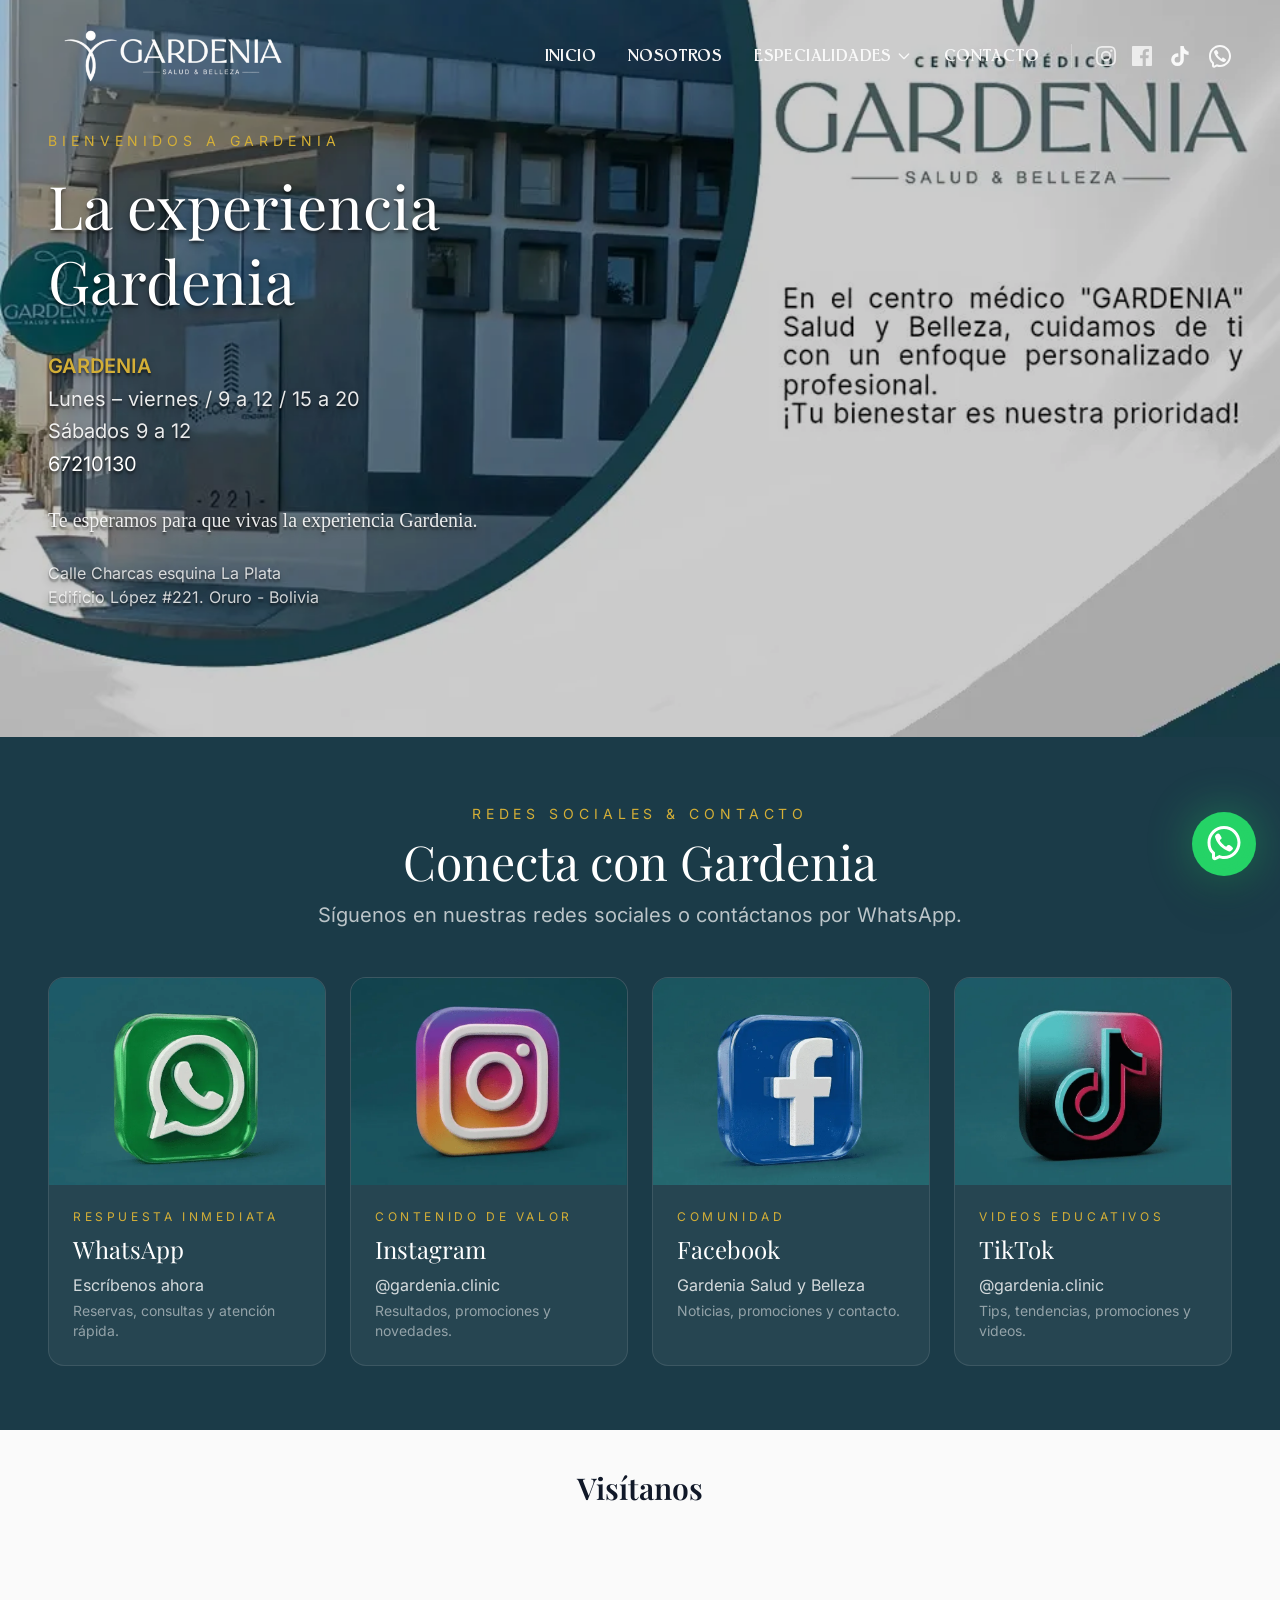
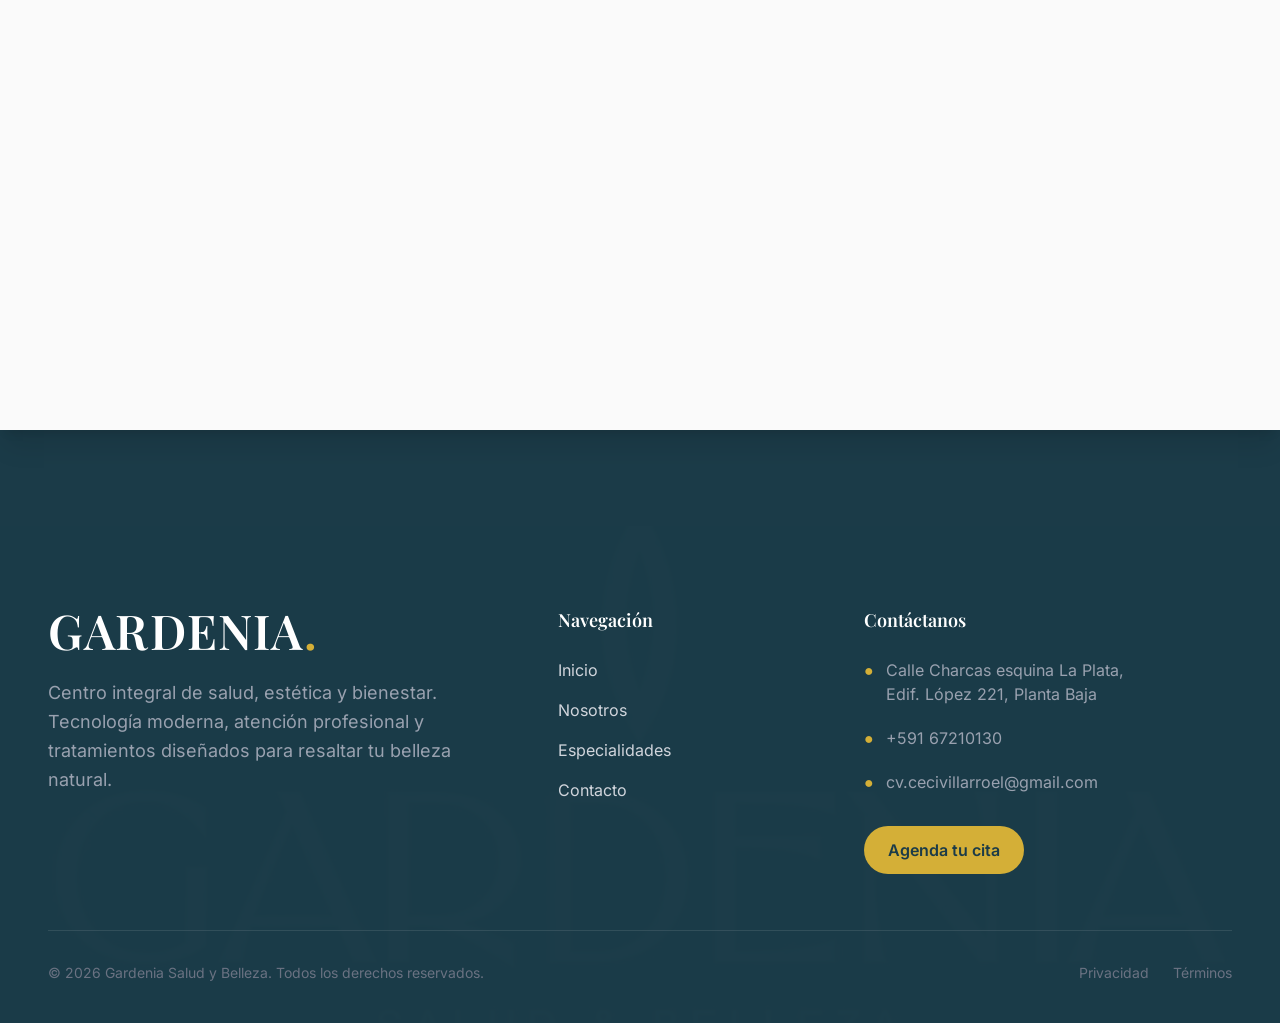
==== commit a55b18d7: "actualizar para ceo mas actualizaciones para seo con fonts" ====
--- a/contacto/index.html
+++ b/contacto/index.html
@@ -1,4 +1,4 @@
-<!DOCTYPE html><html lang="es"> <head><meta charset="UTF-8"><meta name="viewport" content="width=device-width, initial-scale=1.0"><meta name="generator" content="Astro v6.1.8"><title>Contacto | Gardenia Salud y Belleza</title><meta name="description" content="Informacion de contacto para la clinica Gardenia Salud y Belleza"><link rel="canonical" href="https://gardeniaclinica.com/contacto/"><!-- Robots --><meta name="robots" content="index, follow, max-image-preview:large"><meta http-equiv="content-language" content="es-bo"><!-- Open Graph --><meta property="og:type" content="website"><meta property="og:locale" content="es_BO"><meta property="og:site_name" content="Gardenia Salud y Belleza"><meta property="og:title" content="Contacto"><meta property="og:description" content="Informacion de contacto para la clinica Gardenia Salud y Belleza"><meta property="og:url" content="https://gardeniaclinica.com/contacto/"><meta name="twitter:card" content="summary_large_image"><meta name="twitter:title" content="Contacto"><meta name="twitter:description" content="Informacion de contacto para la clinica Gardenia Salud y Belleza"><link rel="icon" type="image/png" href="/favicon.ico"><meta name="generator" content="Astro v6.1.8"><link rel="preload" href="/fonts/inter400.woff2" as="font" type="font/woff2" crossorigin><link rel="preload" href="/fonts/inter600.woff2" as="font" type="font/woff2" crossorigin><link rel="preload" href="/fonts/playfair-display400.woff2" as="font" type="font/woff2" crossorigin><link rel="preload" href="/fonts/playfair-display600.woff2" as="font" type="font/woff2" crossorigin><!-- Schema Local Business --><script type="application/ld+json">{"@context":"https://schema.org","@type":"MedicalBusiness","name":"Gardenia Salud y Belleza","description":"Clínica Gardenia Salud y Belleza integral en Oruro, Bolivia","url":"https://GardeniaClinica.com","telephone":"+59167210130","address":{"@type":"PostalAddress","addressLocality":"Oruro","addressCountry":"BO"},"areaServed":"Oruro","priceRange":"$$"}</script><link rel="stylesheet" href="/_astro/BaseLayout.BvC_6Blc.css">
+<!DOCTYPE html><html lang="es"> <head><meta charset="UTF-8"><meta name="viewport" content="width=device-width, initial-scale=1.0"><meta name="generator" content="Astro v6.1.8"><title>Contacto | Gardenia Salud y Belleza</title><meta name="description" content="Informacion de contacto para la clinica Gardenia Salud y Belleza"><link rel="canonical" href="https://gardeniaclinica.com/contacto/"><!-- Robots --><meta name="robots" content="index, follow, max-image-preview:large"><meta http-equiv="content-language" content="es-bo"><!-- Open Graph --><meta property="og:type" content="website"><meta property="og:locale" content="es_BO"><meta property="og:site_name" content="Gardenia Salud y Belleza"><meta property="og:title" content="Contacto"><meta property="og:description" content="Informacion de contacto para la clinica Gardenia Salud y Belleza"><meta property="og:url" content="https://gardeniaclinica.com/contacto/"><meta name="twitter:card" content="summary_large_image"><meta name="twitter:title" content="Contacto"><meta name="twitter:description" content="Informacion de contacto para la clinica Gardenia Salud y Belleza"><link rel="icon" type="image/png" href="/favicon.ico"><meta name="generator" content="Astro v6.1.8"><link rel="preload" href="/fonts/inter400.woff2" as="font" type="font/woff2" crossorigin><link rel="preload" href="/fonts/inter600.woff2" as="font" type="font/woff2" crossorigin><link rel="preload" href="/fonts/playfair-display400.woff2" as="font" type="font/woff2" crossorigin><link rel="preload" href="/fonts/playfair-display600.woff2" as="font" type="font/woff2" crossorigin><link rel="preload" href="/fonts/Antiqua.woff2" as="font" type="font/woff2" crossorigin><!-- Schema Local Business --><script type="application/ld+json">{"@context":"https://schema.org","@type":"MedicalBusiness","name":"Gardenia Salud y Belleza","description":"Clínica Gardenia Salud y Belleza integral en Oruro, Bolivia","url":"https://GardeniaClinica.com","telephone":"+59167210130","address":{"@type":"PostalAddress","addressLocality":"Oruro","addressCountry":"BO"},"areaServed":"Oruro","priceRange":"$$"}</script><link rel="stylesheet" href="/_astro/BaseLayout.BvC_6Blc.css">
 <style>.reveal{opacity:0;transform:translateY(30px);transition:opacity .8s ease,transform .8s ease}.reveal.show{opacity:1;transform:translateY(0)}.delay-100{transition-delay:.1s}.delay-200{transition-delay:.2s}.delay-300{transition-delay:.3s}.animate-fade-in{opacity:0;animation:fadeIn .6s ease forwards}.animate-fade-up{opacity:0;transform:translateY(20px);animation:fadeUp .6s ease forwards}@keyframes fadeIn{0%{opacity:0}to{opacity:1}}@keyframes fadeUp{0%{opacity:0;transform:translateY(20px)}to{opacity:1;transform:translateY(0)}}.animate-fade-in,.animate-fade-up{will-change:opacity,transform}
 </style></head> <body class="bg-dark-green text-ivory antialiased flex flex-col min-h-screen"> <header id="main-header" class="fixed w-full top-0 z-50 transition-all duration-300 bg-transparent"> <div class="container mx-auto px-6 md:px-12 flex justify-between items-center font-custom md:mt-[20px] md:mb-[10px] lg:mt-0"> <a href="/" class="font-serif font-bold text-ivory tracking-wider"> <img src="/images/navlogo.webp" alt="Gardenia Salud y Belleza" width="250" height="100"> <span class="sr-only">Inicio - Gardenia Salud y Belleza</span> </a> <!-- Desktop Nav & Socials --> <div class="hidden md:flex items-center space-x-8"> <nav class="flex space-x-8"> <a href="/" class="text-ivory hover:text-gold transition-colors font-medium text-md uppercase tracking-wide">
 Inicio
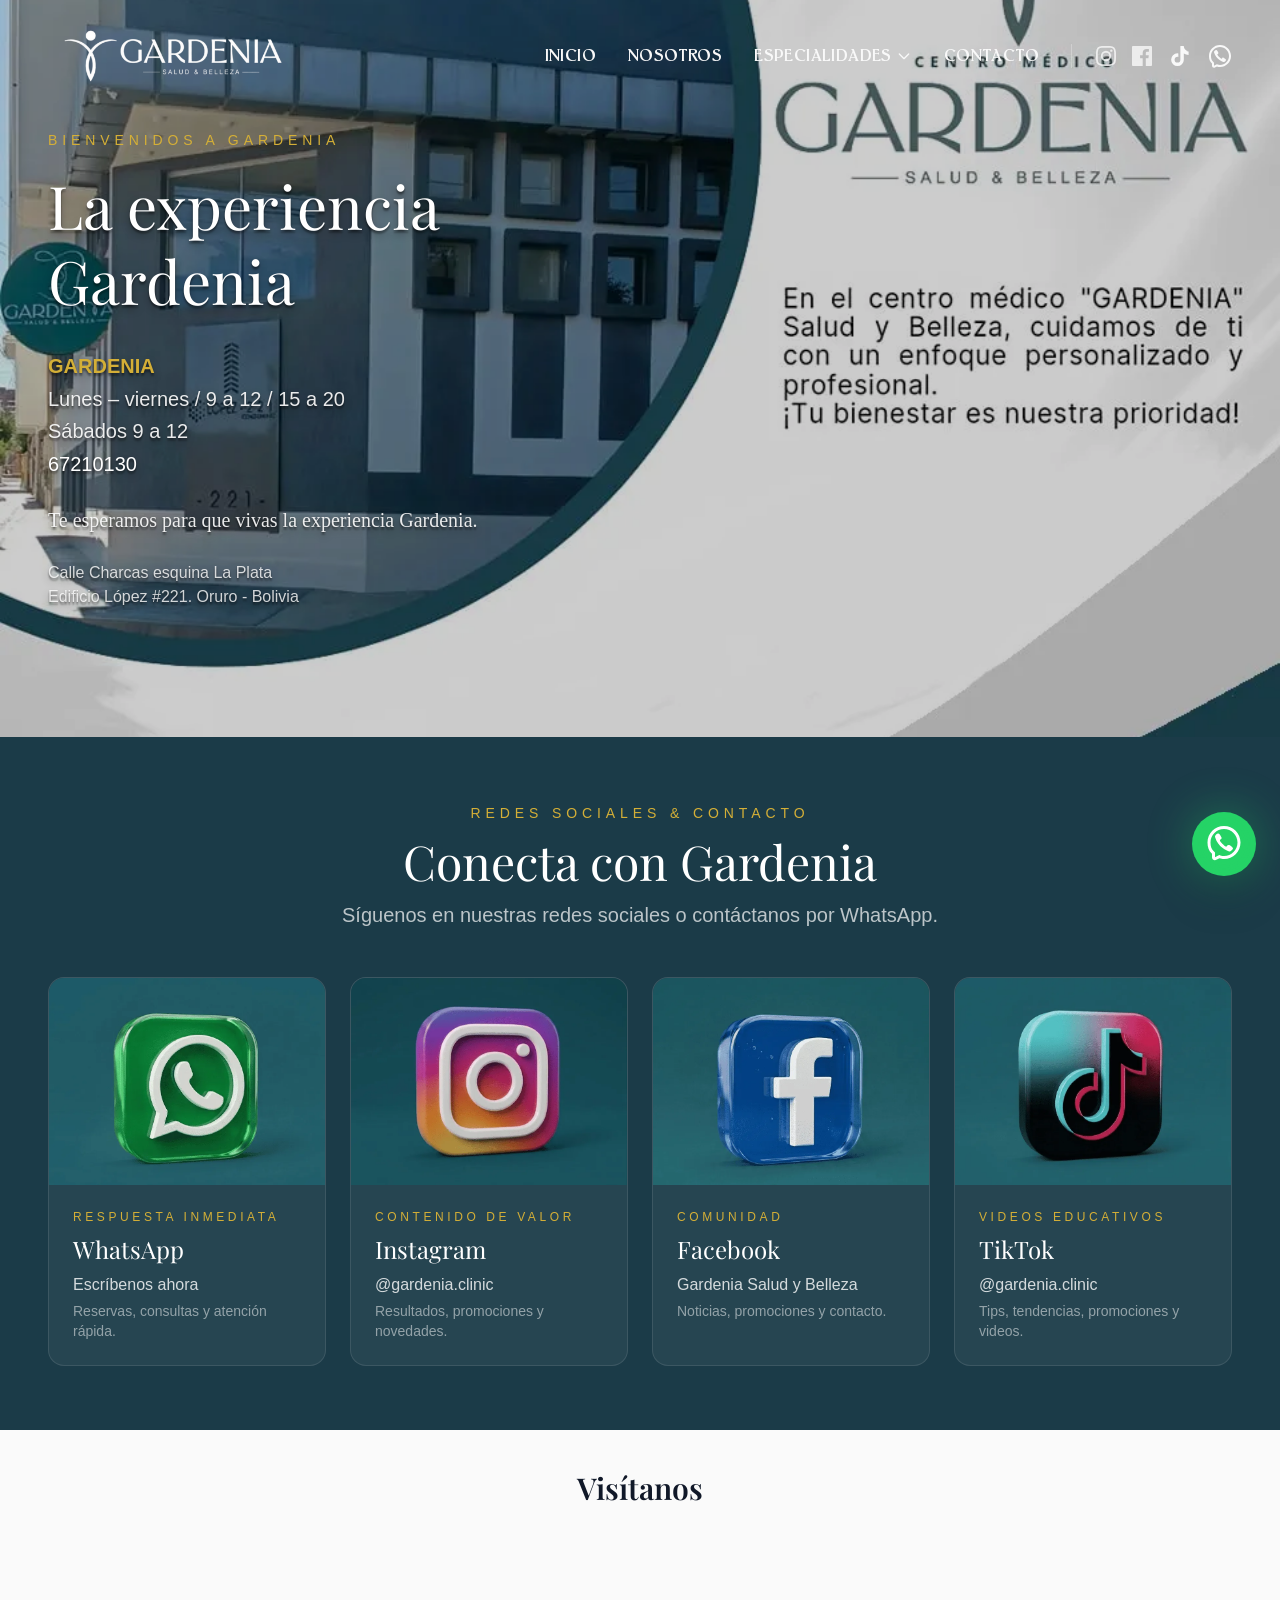
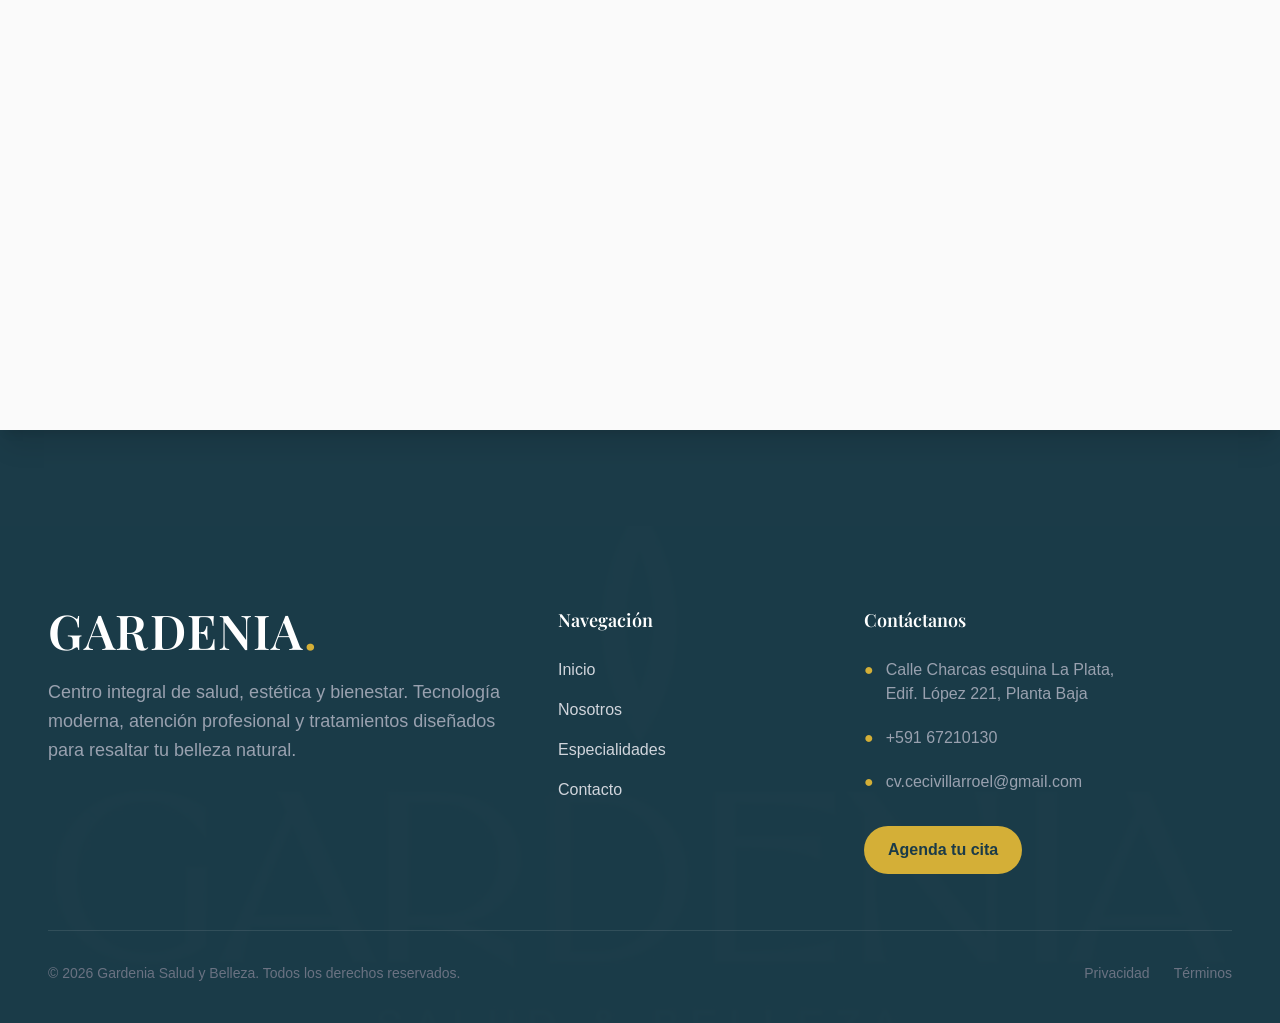
==== commit 295b5475: "actualizar css actualizacion de css para el ceo" ====
--- a/contacto/index.html
+++ b/contacto/index.html
@@ -1,6 +1,6 @@
-<!DOCTYPE html><html lang="es"> <head><meta charset="UTF-8"><meta name="viewport" content="width=device-width, initial-scale=1.0"><meta name="generator" content="Astro v6.1.8"><title>Contacto | Gardenia Salud y Belleza</title><meta name="description" content="Informacion de contacto para la clinica Gardenia Salud y Belleza"><link rel="canonical" href="https://gardeniaclinica.com/contacto/"><!-- Robots --><meta name="robots" content="index, follow, max-image-preview:large"><meta http-equiv="content-language" content="es-bo"><!-- Open Graph --><meta property="og:type" content="website"><meta property="og:locale" content="es_BO"><meta property="og:site_name" content="Gardenia Salud y Belleza"><meta property="og:title" content="Contacto"><meta property="og:description" content="Informacion de contacto para la clinica Gardenia Salud y Belleza"><meta property="og:url" content="https://gardeniaclinica.com/contacto/"><meta name="twitter:card" content="summary_large_image"><meta name="twitter:title" content="Contacto"><meta name="twitter:description" content="Informacion de contacto para la clinica Gardenia Salud y Belleza"><link rel="icon" type="image/png" href="/favicon.ico"><meta name="generator" content="Astro v6.1.8"><link rel="preload" href="/fonts/inter400.woff2" as="font" type="font/woff2" crossorigin><link rel="preload" href="/fonts/inter600.woff2" as="font" type="font/woff2" crossorigin><link rel="preload" href="/fonts/playfair-display400.woff2" as="font" type="font/woff2" crossorigin><link rel="preload" href="/fonts/playfair-display600.woff2" as="font" type="font/woff2" crossorigin><link rel="preload" href="/fonts/Antiqua.woff2" as="font" type="font/woff2" crossorigin><!-- Schema Local Business --><script type="application/ld+json">{"@context":"https://schema.org","@type":"MedicalBusiness","name":"Gardenia Salud y Belleza","description":"Clínica Gardenia Salud y Belleza integral en Oruro, Bolivia","url":"https://GardeniaClinica.com","telephone":"+59167210130","address":{"@type":"PostalAddress","addressLocality":"Oruro","addressCountry":"BO"},"areaServed":"Oruro","priceRange":"$$"}</script><link rel="stylesheet" href="/_astro/BaseLayout.BvC_6Blc.css">
+<!DOCTYPE html><html lang="es" data-astro-cid-37fxchfa> <head><meta charset="UTF-8"><meta name="viewport" content="width=device-width, initial-scale=1.0"><meta name="generator" content="Astro v6.1.8"><title>Contacto | Gardenia Salud y Belleza</title><meta name="description" content="Informacion de contacto para la clinica Gardenia Salud y Belleza"><link rel="canonical" href="https://gardeniaclinica.com/contacto/"><!-- Robots --><meta name="robots" content="index, follow, max-image-preview:large"><meta http-equiv="content-language" content="es-bo"><!-- Open Graph --><meta property="og:type" content="website"><meta property="og:locale" content="es_BO"><meta property="og:site_name" content="Gardenia Salud y Belleza"><meta property="og:title" content="Contacto"><meta property="og:description" content="Informacion de contacto para la clinica Gardenia Salud y Belleza"><meta property="og:url" content="https://gardeniaclinica.com/contacto/"><meta name="twitter:card" content="summary_large_image"><meta name="twitter:title" content="Contacto"><meta name="twitter:description" content="Informacion de contacto para la clinica Gardenia Salud y Belleza"><link rel="icon" type="image/png" href="/favicon.ico"><meta name="generator" content="Astro v6.1.8"><link rel="preload" href="/fonts/inter400.woff2" as="font" type="font/woff2" crossorigin><link rel="preload" href="/fonts/inter600.woff2" as="font" type="font/woff2" crossorigin><link rel="preload" href="/fonts/playfair-display400.woff2" as="font" type="font/woff2" crossorigin><link rel="preload" href="/fonts/playfair-display600.woff2" as="font" type="font/woff2" crossorigin><link rel="preload" href="/fonts/Antiqua.woff2" as="font" type="font/woff2" crossorigin><link rel="preload" href="/_astro/BaseLayout.css" as="style" onload="this.onload=null;this.rel='stylesheet'"><noscript><link rel="stylesheet" href="/_astro/BaseLayout.css"></noscript><!-- Schema Local Business --><script type="application/ld+json">{"@context":"https://schema.org","@type":"MedicalBusiness","name":"Gardenia Salud y Belleza","description":"Clínica Gardenia Salud y Belleza integral en Oruro, Bolivia","url":"https://GardeniaClinica.com","telephone":"+59167210130","address":{"@type":"PostalAddress","addressLocality":"Oruro","addressCountry":"BO"},"areaServed":"Oruro","priceRange":"$$"}</script><link rel="stylesheet" href="/_astro/BaseLayout.6znHU540.css">
 <style>.reveal{opacity:0;transform:translateY(30px);transition:opacity .8s ease,transform .8s ease}.reveal.show{opacity:1;transform:translateY(0)}.delay-100{transition-delay:.1s}.delay-200{transition-delay:.2s}.delay-300{transition-delay:.3s}.animate-fade-in{opacity:0;animation:fadeIn .6s ease forwards}.animate-fade-up{opacity:0;transform:translateY(20px);animation:fadeUp .6s ease forwards}@keyframes fadeIn{0%{opacity:0}to{opacity:1}}@keyframes fadeUp{0%{opacity:0;transform:translateY(20px)}to{opacity:1;transform:translateY(0)}}.animate-fade-in,.animate-fade-up{will-change:opacity,transform}
-</style></head> <body class="bg-dark-green text-ivory antialiased flex flex-col min-h-screen"> <header id="main-header" class="fixed w-full top-0 z-50 transition-all duration-300 bg-transparent"> <div class="container mx-auto px-6 md:px-12 flex justify-between items-center font-custom md:mt-[20px] md:mb-[10px] lg:mt-0"> <a href="/" class="font-serif font-bold text-ivory tracking-wider"> <img src="/images/navlogo.webp" alt="Gardenia Salud y Belleza" width="250" height="100"> <span class="sr-only">Inicio - Gardenia Salud y Belleza</span> </a> <!-- Desktop Nav & Socials --> <div class="hidden md:flex items-center space-x-8"> <nav class="flex space-x-8"> <a href="/" class="text-ivory hover:text-gold transition-colors font-medium text-md uppercase tracking-wide">
+</style></head> <body class="bg-dark-green text-ivory antialiased flex flex-col min-h-screen" data-astro-cid-37fxchfa> <header id="main-header" class="fixed w-full top-0 z-50 transition-all duration-300 bg-transparent"> <div class="container mx-auto px-6 md:px-12 flex justify-between items-center font-custom md:mt-[20px] md:mb-[10px] lg:mt-0"> <a href="/" class="font-serif font-bold text-ivory tracking-wider"> <img src="/images/navlogo.webp" alt="Gardenia Salud y Belleza" width="250" height="100"> <span class="sr-only">Inicio - Gardenia Salud y Belleza</span> </a> <!-- Desktop Nav & Socials --> <div class="hidden md:flex items-center space-x-8"> <nav class="flex space-x-8"> <a href="/" class="text-ivory hover:text-gold transition-colors font-medium text-md uppercase tracking-wide">
 Inicio
 </a> <a href="/nosotros" class="text-ivory hover:text-gold transition-colors font-medium text-md uppercase tracking-wide">
 Nosotros
@@ -8,7 +8,7 @@
 Especialidades
 <svg class="w-4 h-4" fill="none" stroke="currentColor" viewBox="0 0 24 24"><path stroke-linecap="round" stroke-linejoin="round" stroke-width="2" d="M19 9l-7 7-7-7"></path></svg> </button> <div class="absolute left-0 mt-2 w-64 bg-dark-green shadow-xl rounded-md overflow-hidden opacity-0 invisible group-hover:opacity-100 group-hover:visible transition-all duration-300 flex flex-col border border-gold/20"> <a href="/medicina-estetica" class="px-4 py-3 text-ivory hover:bg-gold/10 hover:text-gold transition-colors text-sm">MEDICINA ESTÉTICA</a> <a href="/odontologia" class="px-4 py-3 text-ivory hover:bg-gold/10 hover:text-gold transition-colors text-sm border-t border-ivory/10">ODONTOLOGÍA</a> <a href="/fisioterapia-kinesiologia" class="px-4 py-3 text-ivory hover:bg-gold/10 hover:text-gold transition-colors text-sm border-t border-ivory/10">FISIOTERAPIA Y KINESIOLOGÍA</a> </div> </div> <a href="/contacto" class="text-ivory hover:text-gold transition-colors font-medium text-md uppercase tracking-wide">
 Contacto
-</a> </nav> <div class="flex items-center space-x-4 border-l border-ivory/30 pl-6"> <a href="https://www.instagram.com/gardenia_saludybelleza.bo/" target="_blank" class="text-ivory/80 hover:text-gold transition-colors" aria-label="Instagram"> <svg class="w-5 h-5" fill="currentColor" viewBox="0 0 24 24"><path d="M12 2.163c3.204 0 3.584.012 4.85.07 3.252.148 4.771 1.691 4.919 4.919.058 1.265.069 1.645.069 4.849 0 3.205-.012 3.584-.069 4.849-.149 3.225-1.664 4.771-4.919 4.919-1.266.058-1.644.07-4.85.07-3.204 0-3.584-.012-4.849-.07-3.26-.149-4.771-1.699-4.919-4.92-.058-1.265-.07-1.644-.07-4.849 0-3.204.013-3.583.07-4.849.149-3.227 1.664-4.771 4.919-4.919 1.266-.057 1.645-.069 4.849-.069zM12 0C8.741 0 8.333.014 7.053.072 2.695.272.273 2.69.073 7.052.014 8.333 0 8.741 0 12c0 3.259.014 3.668.072 4.948.2 4.358 2.618 6.78 6.98 6.98C8.333 23.986 8.741 24 12 24c3.259 0 3.668-.014 4.948-.072 4.354-.2 6.782-2.618 6.979-6.98.059-1.28.073-1.689.073-4.948 0-3.259-.014-3.667-.072-4.947-.196-4.354-2.617-6.78-6.979-6.98C15.668.014 15.259 0 12 0zm0 5.838a6.162 6.162 0 100 12.324 6.162 6.162 0 000-12.324zM12 16a4 4 0 110-8 4 4 0 010 8zm6.406-11.845a1.44 1.44 0 100 2.881 1.44 1.44 0 000-2.881z"></path> </svg> </a> <a href="https://www.facebook.com/profile.php?id=61565508519835" target="_blank" class="text-ivory/80 hover:text-gold transition-colors" aria-label="Facebook"> <svg class="w-5 h-5" fill="currentColor" viewBox="0 0 24 24"><path d="M22.675 0H1.325C.593 0 0 .593 0 1.325v21.351C0 23.407.593 24 1.325 24H12.82v-9.294H9.692v-3.622h3.128V8.413c0-3.1 1.893-4.788 4.659-4.788 1.325 0 2.463.099 2.795.143v3.24l-1.918.001c-1.504 0-1.795.715-1.795 1.763v2.313h3.587l-.467 3.622h-3.12V24h6.116c.73 0 1.323-.593 1.323-1.325V1.325C24 .593 23.407 0 22.675 0z"></path> </svg> </a> <!-- TikTok --> <a href="https://www.tiktok.com/@gardenia.saludybelleza" target="_blank" class="text-ivory hover:text-gold transition-colors" aria-label="TikTok"> <svg class="w-6 h-6" fill="currentColor" viewBox="0 0 24 24"><path d="M19.589 6.686a4.793 4.793 0 0 1-3.77-4.245V2h-3.445v13.672a2.896 2.896 0 0 1-2.894 2.889 2.896 2.896 0 0 1-2.894-2.889c0-1.594 1.3-2.889 2.894-2.889.3 0 .588.047.86.134v-3.5a6.311 6.311 0 0 0-.86-.059 6.34 6.34 0 0 0-6.343 6.346 6.34 6.34 0 0 0 6.343 6.344 6.34 6.34 0 0 0 6.343-6.344V9.435a8.291 8.291 0 0 0 4.774 1.49V7.445a4.46 4.46 0 0 1-2.648-.759z"></path></svg> </a> <!-- WhatsApp --> <a href="https://wa.me/59167210130" target="_blank" class="text-ivory hover:text-gold transition-colors" aria-label="WhatsApp"> <svg class="w-6 h-6" fill="currentColor" viewBox="0 0 24 24"> <path d="M6.014 8.00613C6.12827 7.1024 7.30277 5.87414 8.23488 6.01043L8.23339 6.00894C9.14051 6.18132 9.85859 7.74261 10.2635 8.44465C10.5504 8.95402 10.3641 9.4701 10.0965 9.68787C9.7355 9.97883 9.17099 10.3803 9.28943 10.7834C9.5 11.5 12 14 13.2296 14.7107C13.695 14.9797 14.0325 14.2702 14.3207 13.9067C14.5301 13.6271 15.0466 13.46 15.5548 13.736C16.3138 14.178 17.0288 14.6917 17.69 15.27C18.0202 15.546 18.0977 15.9539 17.8689 16.385C17.4659 17.1443 16.3003 18.1456 15.4542 17.9421C13.9764 17.5868 8 15.27 6.08033 8.55801C5.97237 8.24048 5.99955 8.12044 6.014 8.00613Z"></path> <path fill-rule="evenodd" clip-rule="evenodd" d="M12 23C10.7764 23 10.0994 22.8687 9 22.5L6.89443 23.5528C5.56462 24.2177 4 23.2507 4 21.7639V19.5C1.84655 17.492 1 15.1767 1 12C1 5.92487 5.92487 1 12 1C18.0751 1 23 5.92487 23 12C23 18.0751 18.0751 23 12 23ZM6 18.6303L5.36395 18.0372C3.69087 16.4772 3 14.7331 3 12C3 7.02944 7.02944 3 12 3C16.9706 3 21 7.02944 21 12C21 16.9706 16.9706 21 12 21C11.0143 21 10.552 20.911 9.63595 20.6038L8.84847 20.3397L6 21.7639V18.6303Z"></path> </svg> </a> </div> </div> <!-- Mobile Menu Button --> <button id="mobile-menu-btn" class="md:hidden text-ivory focus:outline-none" aria-label="Toggle Menu"> <svg class="w-6 h-6" fill="none" stroke="currentColor" viewBox="0 0 24 24" xmlns="http://www.w3.org/2000/svg"> <path stroke-linecap="round" stroke-linejoin="round" stroke-width="2" d="M4 6h16M4 12h16m-7 6h7"></path> </svg> </button> </div> <!-- Mobile Nav --> <div id="mobile-menu" class="fixed inset-0 bg-dark-green z-40 transform translate-x-full transition-transform duration-300 md:hidden flex flex-col justify-center items-center space-y-8"> <button id="close-menu-btn" class="absolute top-6 right-6 text-ivory focus:outline-none" aria-label="Close Menu"> <svg class="w-8 h-8" fill="none" stroke="currentColor" viewBox="0 0 24 24" xmlns="http://www.w3.org/2000/svg"> <path stroke-linecap="round" stroke-linejoin="round" stroke-width="2" d="M6 18L18 6M6 6l12 12"></path> </svg> </button> <a href="/" class="mobile-link text-3xl font-serif text-ivory hover:text-gold">Inicio</a> <a href="/nosotros" class="mobile-link text-3xl font-serif text-ivory hover:text-gold">Nosotros</a> <div class="flex flex-col items-center space-y-4 w-full"> <span class="text-3xl font-serif text-ivory/70 border-b border-ivory/20 pb-2 mb-2">Tratamientos</span> <a href="/medicina-estetica" class="mobile-link text-xl font-serif text-ivory hover:text-gold">Medicina Estética</a> <a href="/odontologia" class="mobile-link text-xl font-serif text-ivory hover:text-gold">Odontología</a> <a href="/fisioterapia-kinesiologia" class="mobile-link text-xl font-serif text-ivory hover:text-gold">Fisioterapia y Kinesiología</a> </div> <a href="/contacto" class="mobile-link text-3xl font-serif text-ivory hover:text-gold">Contacto</a> <div class="flex space-x-6 pt-8 mt-4 border-t border-ivory/20 w-1/2 justify-center"> <a href="https://www.instagram.com/gardenia_saludybelleza.bo/" class="text-ivory hover:text-gold transition-colors" aria-label="Instagram"> <svg class="w-8 h-8" fill="currentColor" viewBox="0 0 24 24"><path d="M12 2.163c3.204 0 3.584.012 4.85.07 3.252.148 4.771 1.691 4.919 4.919.058 1.265.069 1.645.069 4.849 0 3.205-.012 3.584-.069 4.849-.149 3.225-1.664 4.771-4.919 4.919-1.266.058-1.644.07-4.85.07-3.204 0-3.584-.012-4.849-.07-3.26-.149-4.771-1.699-4.919-4.92-.058-1.265-.07-1.644-.07-4.849 0-3.204.013-3.583.07-4.849.149-3.227 1.664-4.771 4.919-4.919 1.266-.057 1.645-.069 4.849-.069zM12 0C8.741 0 8.333.014 7.053.072 2.695.272.273 2.69.073 7.052.014 8.333 0 8.741 0 12c0 3.259.014 3.668.072 4.948.2 4.358 2.618 6.78 6.98 6.98C8.333 23.986 8.741 24 12 24c3.259 0 3.668-.014 4.948-.072 4.354-.2 6.782-2.618 6.979-6.98.059-1.28.073-1.689.073-4.948 0-3.259-.014-3.667-.072-4.947-.196-4.354-2.617-6.78-6.979-6.98C15.668.014 15.259 0 12 0zm0 5.838a6.162 6.162 0 100 12.324 6.162 6.162 0 000-12.324zM12 16a4 4 0 110-8 4 4 0 010 8zm6.406-11.845a1.44 1.44 0 100 2.881 1.44 1.44 0 000-2.881z"></path></svg> </a> <a href="https://www.facebook.com/profile.php?id=61565508519835" class="text-ivory hover:text-gold transition-colors" aria-label="Facebook"> <svg class="w-8 h-8" fill="currentColor" viewBox="0 0 24 24"><path d="M22.675 0H1.325C.593 0 0 .593 0 1.325v21.351C0 23.407.593 24 1.325 24H12.82v-9.294H9.692v-3.622h3.128V8.413c0-3.1 1.893-4.788 4.659-4.788 1.325 0 2.463.099 2.795.143v3.24l-1.918.001c-1.504 0-1.795.715-1.795 1.763v2.313h3.587l-.467 3.622h-3.12V24h6.116c.73 0 1.323-.593 1.323-1.325V1.325C24 .593 23.407 0 22.675 0z"></path></svg> </a> <!-- TikTok --> <a href="https://www.tiktok.com/@gardenia.saludybelleza" class="text-ivory hover:text-gold transition-colors" aria-label="TikTok"> <svg class="w-8 h-8" fill="currentColor" viewBox="0 0 24 24"><path d="M19.589 6.686a4.793 4.793 0 0 1-3.77-4.245V2h-3.445v13.672a2.896 2.896 0 0 1-2.894 2.889 2.896 2.896 0 0 1-2.894-2.889c0-1.594 1.3-2.889 2.894-2.889.3 0 .588.047.86.134v-3.5a6.311 6.311 0 0 0-.86-.059 6.34 6.34 0 0 0-6.343 6.346 6.34 6.34 0 0 0 6.343 6.344 6.34 6.34 0 0 0 6.343-6.344V9.435a8.291 8.291 0 0 0 4.774 1.49V7.445a4.46 4.46 0 0 1-2.648-.759z"></path></svg> </a> <!-- WhatsApp --> <a href="https://wa.me/59167210130" class="text-ivory hover:text-gold transition-colors" aria-label="WhatsApp"> <svg class="w-8 h-8" fill="currentColor" viewBox="0 0 24 24"><path d="M20.52 3.48A11.66 11.66 0 0 0 12.51 0C6 0 .88 5.12.88 11.62c0 2.04.53 4.04 1.55 5.78L.03 24l6.83-1.79c1.69.92 3.59 1.41 5.53 1.41h.01c6.5 0 11.62-5.12 11.62-11.62a11.58 11.58 0 0 0-3.5-8.52zM12.51 21.2c-1.72 0-3.41-.46-4.86-1.34l-.35-.2-4.05 1.06 1.08-3.95-.23-.36A9.58 9.58 0 0 1 2.9 11.6c0-5.3 4.31-9.61 9.61-9.61 2.57 0 4.98 1 6.79 2.81a9.58 9.58 0 0 1 2.82 6.79c-.01 5.3-4.32 9.61-9.61 9.61zm5.28-7.19c-.29-.15-1.72-.85-1.99-.95-.27-.09-.46-.14-.66.14-.2.29-.76.95-.93 1.14-.17.2-.34.22-.63.07-.29-.15-1.22-.45-2.32-1.43-.86-.77-1.44-1.72-1.61-2.01-.17-.29-.02-.45.13-.59.13-.13.29-.34.44-.51.15-.17.2-.29.3-.48.1-.19.05-.36-.03-.5-.08-.15-.66-1.6-.91-2.19-.24-.57-.48-.48-.66-.49-.17 0-.36-.01-.55-.01s-.5.07-.76.35c-.26.28-1 1.23-1 3 0 1.77 1.29 3.48 1.47 3.72.18.24 2.54 3.88 6.16 5.44.86.37 1.53.59 2.05.75.86.27 1.64.23 2.26.14.69-.1 1.72-.7 1.96-1.38.24-.68.24-1.26.17-1.38-.07-.12-.26-.2-.55-.35z"></path></svg> </a> </div> </div> </header> <script type="module">document.addEventListener("DOMContentLoaded",()=>{const e=document.getElementById("main-header"),s=document.getElementById("mobile-menu-btn"),l=document.getElementById("close-menu-btn"),n=document.getElementById("mobile-menu"),d=document.querySelectorAll(".mobile-link");window.addEventListener("scroll",()=>{window.scrollY>50?(e?.classList.remove("bg-transparent","py-4"),e?.classList.add("bg-dark-green","shadow-md","py-2")):(e?.classList.add("bg-transparent","py-4"),e?.classList.remove("bg-dark-green","shadow-md","py-2"))});const t=()=>{n?.classList.toggle("translate-x-full"),document.body.classList.toggle("overflow-hidden")};s?.addEventListener("click",t),l?.addEventListener("click",t),d.forEach(o=>{o.addEventListener("click",()=>{n?.classList.contains("translate-x-full")||t()})})});</script> <main class="flex-grow">  <main> <section class="relative"> <div class="absolute inset-0"> <img src="/images/contacto.webp" alt="Fondo Gardenia" class="w-full h-full object-cover"> <div class="absolute inset-0 bg-black/20"></div> </div> <div class="relative z-10 max-w-7xl mx-auto px-6 md:px-12 py-24 md:py-32"> <div class="md:w-1/2 animate-fade-up"> <span class="text-gold uppercase tracking-[0.35em] text-xs md:text-sm inline-block animate-fade-in" style="animation-delay: 0.1s">
+</a> </nav> <div class="flex items-center space-x-4 border-l border-ivory/30 pl-6"> <a href="https://www.instagram.com/gardenia_saludybelleza.bo/" target="_blank" class="text-ivory/80 hover:text-gold transition-colors" aria-label="Instagram"> <svg class="w-5 h-5" fill="currentColor" viewBox="0 0 24 24"><path d="M12 2.163c3.204 0 3.584.012 4.85.07 3.252.148 4.771 1.691 4.919 4.919.058 1.265.069 1.645.069 4.849 0 3.205-.012 3.584-.069 4.849-.149 3.225-1.664 4.771-4.919 4.919-1.266.058-1.644.07-4.85.07-3.204 0-3.584-.012-4.849-.07-3.26-.149-4.771-1.699-4.919-4.92-.058-1.265-.07-1.644-.07-4.849 0-3.204.013-3.583.07-4.849.149-3.227 1.664-4.771 4.919-4.919 1.266-.057 1.645-.069 4.849-.069zM12 0C8.741 0 8.333.014 7.053.072 2.695.272.273 2.69.073 7.052.014 8.333 0 8.741 0 12c0 3.259.014 3.668.072 4.948.2 4.358 2.618 6.78 6.98 6.98C8.333 23.986 8.741 24 12 24c3.259 0 3.668-.014 4.948-.072 4.354-.2 6.782-2.618 6.979-6.98.059-1.28.073-1.689.073-4.948 0-3.259-.014-3.667-.072-4.947-.196-4.354-2.617-6.78-6.979-6.98C15.668.014 15.259 0 12 0zm0 5.838a6.162 6.162 0 100 12.324 6.162 6.162 0 000-12.324zM12 16a4 4 0 110-8 4 4 0 010 8zm6.406-11.845a1.44 1.44 0 100 2.881 1.44 1.44 0 000-2.881z"></path> </svg> </a> <a href="https://www.facebook.com/profile.php?id=61565508519835" target="_blank" class="text-ivory/80 hover:text-gold transition-colors" aria-label="Facebook"> <svg class="w-5 h-5" fill="currentColor" viewBox="0 0 24 24"><path d="M22.675 0H1.325C.593 0 0 .593 0 1.325v21.351C0 23.407.593 24 1.325 24H12.82v-9.294H9.692v-3.622h3.128V8.413c0-3.1 1.893-4.788 4.659-4.788 1.325 0 2.463.099 2.795.143v3.24l-1.918.001c-1.504 0-1.795.715-1.795 1.763v2.313h3.587l-.467 3.622h-3.12V24h6.116c.73 0 1.323-.593 1.323-1.325V1.325C24 .593 23.407 0 22.675 0z"></path> </svg> </a> <!-- TikTok --> <a href="https://www.tiktok.com/@gardenia.saludybelleza" target="_blank" class="text-ivory hover:text-gold transition-colors" aria-label="TikTok"> <svg class="w-6 h-6" fill="currentColor" viewBox="0 0 24 24"><path d="M19.589 6.686a4.793 4.793 0 0 1-3.77-4.245V2h-3.445v13.672a2.896 2.896 0 0 1-2.894 2.889 2.896 2.896 0 0 1-2.894-2.889c0-1.594 1.3-2.889 2.894-2.889.3 0 .588.047.86.134v-3.5a6.311 6.311 0 0 0-.86-.059 6.34 6.34 0 0 0-6.343 6.346 6.34 6.34 0 0 0 6.343 6.344 6.34 6.34 0 0 0 6.343-6.344V9.435a8.291 8.291 0 0 0 4.774 1.49V7.445a4.46 4.46 0 0 1-2.648-.759z"></path></svg> </a> <!-- WhatsApp --> <a href="https://wa.me/59167210130" target="_blank" class="text-ivory hover:text-gold transition-colors" aria-label="WhatsApp"> <svg class="w-6 h-6" fill="currentColor" viewBox="0 0 24 24"> <path d="M6.014 8.00613C6.12827 7.1024 7.30277 5.87414 8.23488 6.01043L8.23339 6.00894C9.14051 6.18132 9.85859 7.74261 10.2635 8.44465C10.5504 8.95402 10.3641 9.4701 10.0965 9.68787C9.7355 9.97883 9.17099 10.3803 9.28943 10.7834C9.5 11.5 12 14 13.2296 14.7107C13.695 14.9797 14.0325 14.2702 14.3207 13.9067C14.5301 13.6271 15.0466 13.46 15.5548 13.736C16.3138 14.178 17.0288 14.6917 17.69 15.27C18.0202 15.546 18.0977 15.9539 17.8689 16.385C17.4659 17.1443 16.3003 18.1456 15.4542 17.9421C13.9764 17.5868 8 15.27 6.08033 8.55801C5.97237 8.24048 5.99955 8.12044 6.014 8.00613Z"></path> <path fill-rule="evenodd" clip-rule="evenodd" d="M12 23C10.7764 23 10.0994 22.8687 9 22.5L6.89443 23.5528C5.56462 24.2177 4 23.2507 4 21.7639V19.5C1.84655 17.492 1 15.1767 1 12C1 5.92487 5.92487 1 12 1C18.0751 1 23 5.92487 23 12C23 18.0751 18.0751 23 12 23ZM6 18.6303L5.36395 18.0372C3.69087 16.4772 3 14.7331 3 12C3 7.02944 7.02944 3 12 3C16.9706 3 21 7.02944 21 12C21 16.9706 16.9706 21 12 21C11.0143 21 10.552 20.911 9.63595 20.6038L8.84847 20.3397L6 21.7639V18.6303Z"></path> </svg> </a> </div> </div> <!-- Mobile Menu Button --> <button id="mobile-menu-btn" class="md:hidden text-ivory focus:outline-none" aria-label="Toggle Menu"> <svg class="w-6 h-6" fill="none" stroke="currentColor" viewBox="0 0 24 24" xmlns="http://www.w3.org/2000/svg"> <path stroke-linecap="round" stroke-linejoin="round" stroke-width="2" d="M4 6h16M4 12h16m-7 6h7"></path> </svg> </button> </div> <!-- Mobile Nav --> <div id="mobile-menu" class="fixed inset-0 bg-dark-green z-40 transform translate-x-full transition-transform duration-300 md:hidden flex flex-col justify-center items-center space-y-8"> <button id="close-menu-btn" class="absolute top-6 right-6 text-ivory focus:outline-none" aria-label="Close Menu"> <svg class="w-8 h-8" fill="none" stroke="currentColor" viewBox="0 0 24 24" xmlns="http://www.w3.org/2000/svg"> <path stroke-linecap="round" stroke-linejoin="round" stroke-width="2" d="M6 18L18 6M6 6l12 12"></path> </svg> </button> <a href="/" class="mobile-link text-3xl font-serif text-ivory hover:text-gold">Inicio</a> <a href="/nosotros" class="mobile-link text-3xl font-serif text-ivory hover:text-gold">Nosotros</a> <div class="flex flex-col items-center space-y-4 w-full"> <span class="text-3xl font-serif text-ivory/70 border-b border-ivory/20 pb-2 mb-2">Tratamientos</span> <a href="/medicina-estetica" class="mobile-link text-xl font-serif text-ivory hover:text-gold">Medicina Estética</a> <a href="/odontologia" class="mobile-link text-xl font-serif text-ivory hover:text-gold">Odontología</a> <a href="/fisioterapia-kinesiologia" class="mobile-link text-xl font-serif text-ivory hover:text-gold">Fisioterapia y Kinesiología</a> </div> <a href="/contacto" class="mobile-link text-3xl font-serif text-ivory hover:text-gold">Contacto</a> <div class="flex space-x-6 pt-8 mt-4 border-t border-ivory/20 w-1/2 justify-center"> <a href="https://www.instagram.com/gardenia_saludybelleza.bo/" class="text-ivory hover:text-gold transition-colors" aria-label="Instagram"> <svg class="w-8 h-8" fill="currentColor" viewBox="0 0 24 24"><path d="M12 2.163c3.204 0 3.584.012 4.85.07 3.252.148 4.771 1.691 4.919 4.919.058 1.265.069 1.645.069 4.849 0 3.205-.012 3.584-.069 4.849-.149 3.225-1.664 4.771-4.919 4.919-1.266.058-1.644.07-4.85.07-3.204 0-3.584-.012-4.849-.07-3.26-.149-4.771-1.699-4.919-4.92-.058-1.265-.07-1.644-.07-4.849 0-3.204.013-3.583.07-4.849.149-3.227 1.664-4.771 4.919-4.919 1.266-.057 1.645-.069 4.849-.069zM12 0C8.741 0 8.333.014 7.053.072 2.695.272.273 2.69.073 7.052.014 8.333 0 8.741 0 12c0 3.259.014 3.668.072 4.948.2 4.358 2.618 6.78 6.98 6.98C8.333 23.986 8.741 24 12 24c3.259 0 3.668-.014 4.948-.072 4.354-.2 6.782-2.618 6.979-6.98.059-1.28.073-1.689.073-4.948 0-3.259-.014-3.667-.072-4.947-.196-4.354-2.617-6.78-6.979-6.98C15.668.014 15.259 0 12 0zm0 5.838a6.162 6.162 0 100 12.324 6.162 6.162 0 000-12.324zM12 16a4 4 0 110-8 4 4 0 010 8zm6.406-11.845a1.44 1.44 0 100 2.881 1.44 1.44 0 000-2.881z"></path></svg> </a> <a href="https://www.facebook.com/profile.php?id=61565508519835" class="text-ivory hover:text-gold transition-colors" aria-label="Facebook"> <svg class="w-8 h-8" fill="currentColor" viewBox="0 0 24 24"><path d="M22.675 0H1.325C.593 0 0 .593 0 1.325v21.351C0 23.407.593 24 1.325 24H12.82v-9.294H9.692v-3.622h3.128V8.413c0-3.1 1.893-4.788 4.659-4.788 1.325 0 2.463.099 2.795.143v3.24l-1.918.001c-1.504 0-1.795.715-1.795 1.763v2.313h3.587l-.467 3.622h-3.12V24h6.116c.73 0 1.323-.593 1.323-1.325V1.325C24 .593 23.407 0 22.675 0z"></path></svg> </a> <!-- TikTok --> <a href="https://www.tiktok.com/@gardenia.saludybelleza" class="text-ivory hover:text-gold transition-colors" aria-label="TikTok"> <svg class="w-8 h-8" fill="currentColor" viewBox="0 0 24 24"><path d="M19.589 6.686a4.793 4.793 0 0 1-3.77-4.245V2h-3.445v13.672a2.896 2.896 0 0 1-2.894 2.889 2.896 2.896 0 0 1-2.894-2.889c0-1.594 1.3-2.889 2.894-2.889.3 0 .588.047.86.134v-3.5a6.311 6.311 0 0 0-.86-.059 6.34 6.34 0 0 0-6.343 6.346 6.34 6.34 0 0 0 6.343 6.344 6.34 6.34 0 0 0 6.343-6.344V9.435a8.291 8.291 0 0 0 4.774 1.49V7.445a4.46 4.46 0 0 1-2.648-.759z"></path></svg> </a> <!-- WhatsApp --> <a href="https://wa.me/59167210130" class="text-ivory hover:text-gold transition-colors" aria-label="WhatsApp"> <svg class="w-8 h-8" fill="currentColor" viewBox="0 0 24 24"><path d="M20.52 3.48A11.66 11.66 0 0 0 12.51 0C6 0 .88 5.12.88 11.62c0 2.04.53 4.04 1.55 5.78L.03 24l6.83-1.79c1.69.92 3.59 1.41 5.53 1.41h.01c6.5 0 11.62-5.12 11.62-11.62a11.58 11.58 0 0 0-3.5-8.52zM12.51 21.2c-1.72 0-3.41-.46-4.86-1.34l-.35-.2-4.05 1.06 1.08-3.95-.23-.36A9.58 9.58 0 0 1 2.9 11.6c0-5.3 4.31-9.61 9.61-9.61 2.57 0 4.98 1 6.79 2.81a9.58 9.58 0 0 1 2.82 6.79c-.01 5.3-4.32 9.61-9.61 9.61zm5.28-7.19c-.29-.15-1.72-.85-1.99-.95-.27-.09-.46-.14-.66.14-.2.29-.76.95-.93 1.14-.17.2-.34.22-.63.07-.29-.15-1.22-.45-2.32-1.43-.86-.77-1.44-1.72-1.61-2.01-.17-.29-.02-.45.13-.59.13-.13.29-.34.44-.51.15-.17.2-.29.3-.48.1-.19.05-.36-.03-.5-.08-.15-.66-1.6-.91-2.19-.24-.57-.48-.48-.66-.49-.17 0-.36-.01-.55-.01s-.5.07-.76.35c-.26.28-1 1.23-1 3 0 1.77 1.29 3.48 1.47 3.72.18.24 2.54 3.88 6.16 5.44.86.37 1.53.59 2.05.75.86.27 1.64.23 2.26.14.69-.1 1.72-.7 1.96-1.38.24-.68.24-1.26.17-1.38-.07-.12-.26-.2-.55-.35z"></path></svg> </a> </div> </div> </header> <script type="module">document.addEventListener("DOMContentLoaded",()=>{const e=document.getElementById("main-header"),s=document.getElementById("mobile-menu-btn"),l=document.getElementById("close-menu-btn"),n=document.getElementById("mobile-menu"),d=document.querySelectorAll(".mobile-link");window.addEventListener("scroll",()=>{window.scrollY>50?(e?.classList.remove("bg-transparent","py-4"),e?.classList.add("bg-dark-green","shadow-md","py-2")):(e?.classList.add("bg-transparent","py-4"),e?.classList.remove("bg-dark-green","shadow-md","py-2"))});const t=()=>{n?.classList.toggle("translate-x-full"),document.body.classList.toggle("overflow-hidden")};s?.addEventListener("click",t),l?.addEventListener("click",t),d.forEach(o=>{o.addEventListener("click",()=>{n?.classList.contains("translate-x-full")||t()})})});</script> <main class="flex-grow" data-astro-cid-37fxchfa>  <main> <section class="relative"> <div class="absolute inset-0"> <img src="/images/contacto.webp" alt="Fondo Gardenia" class="w-full h-full object-cover"> <div class="absolute inset-0 bg-black/20"></div> </div> <div class="relative z-10 max-w-7xl mx-auto px-6 md:px-12 py-24 md:py-32"> <div class="md:w-1/2 animate-fade-up"> <span class="text-gold uppercase tracking-[0.35em] text-xs md:text-sm inline-block animate-fade-in" style="animation-delay: 0.1s">
 Bienvenidos a Gardenia
 </span> <h1 class="text-white text-4xl md:text-6xl font-serif mt-4 leading-tight animate-fade-in text-shadow-lg/30 text-ivory/90" style="animation-delay: 0.2s">
 La experiencia Gardenia
--- a/_astro/BaseLayout.6znHU540.css
+++ b/_astro/BaseLayout.6znHU540.css
@@ -0,0 +1 @@
+@layer properties{@supports (((-webkit-hyphens:none)) and (not (margin-trim:inline))) or ((-moz-orient:inline) and (not (color:rgb(from red r g b)))){*,:before,:after,::backdrop{--tw-translate-x:0;--tw-translate-y:0;--tw-translate-z:0;--tw-scale-x:1;--tw-scale-y:1;--tw-scale-z:1;--tw-rotate-x:initial;--tw-rotate-y:initial;--tw-rotate-z:initial;--tw-skew-x:initial;--tw-skew-y:initial;--tw-space-y-reverse:0;--tw-space-x-reverse:0;--tw-border-style:solid;--tw-gradient-position:initial;--tw-gradient-from:#0000;--tw-gradient-via:#0000;--tw-gradient-to:#0000;--tw-gradient-stops:initial;--tw-gradient-via-stops:initial;--tw-gradient-from-position:0%;--tw-gradient-via-position:50%;--tw-gradient-to-position:100%;--tw-mask-linear:linear-gradient(#fff, #fff);--tw-mask-radial:linear-gradient(#fff, #fff);--tw-mask-conic:linear-gradient(#fff, #fff);--tw-mask-left:linear-gradient(#fff, #fff);--tw-mask-right:linear-gradient(#fff, #fff);--tw-mask-bottom:linear-gradient(#fff, #fff);--tw-mask-top:linear-gradient(#fff, #fff);--tw-mask-top-from-position:0%;--tw-mask-top-to-position:100%;--tw-mask-top-from-color:black;--tw-mask-top-to-color:transparent;--tw-mask-right-from-position:0%;--tw-mask-right-to-position:100%;--tw-mask-right-from-color:black;--tw-mask-right-to-color:transparent;--tw-mask-bottom-from-position:0%;--tw-mask-bottom-to-position:100%;--tw-mask-bottom-from-color:black;--tw-mask-bottom-to-color:transparent;--tw-mask-radial-from-position:0%;--tw-mask-radial-to-position:100%;--tw-mask-radial-from-color:black;--tw-mask-radial-to-color:transparent;--tw-mask-radial-shape:ellipse;--tw-mask-radial-size:farthest-corner;--tw-mask-radial-position:center;--tw-leading:initial;--tw-font-weight:initial;--tw-tracking:initial;--tw-shadow:0 0 #0000;--tw-shadow-color:initial;--tw-shadow-alpha:100%;--tw-inset-shadow:0 0 #0000;--tw-inset-shadow-color:initial;--tw-inset-shadow-alpha:100%;--tw-ring-color:initial;--tw-ring-shadow:0 0 #0000;--tw-inset-ring-color:initial;--tw-inset-ring-shadow:0 0 #0000;--tw-ring-inset:initial;--tw-ring-offset-width:0px;--tw-ring-offset-color:#fff;--tw-ring-offset-shadow:0 0 #0000;--tw-blur:initial;--tw-brightness:initial;--tw-contrast:initial;--tw-grayscale:initial;--tw-hue-rotate:initial;--tw-invert:initial;--tw-opacity:initial;--tw-saturate:initial;--tw-sepia:initial;--tw-drop-shadow:initial;--tw-drop-shadow-color:initial;--tw-drop-shadow-alpha:100%;--tw-drop-shadow-size:initial;--tw-backdrop-blur:initial;--tw-backdrop-brightness:initial;--tw-backdrop-contrast:initial;--tw-backdrop-grayscale:initial;--tw-backdrop-hue-rotate:initial;--tw-backdrop-invert:initial;--tw-backdrop-opacity:initial;--tw-backdrop-saturate:initial;--tw-backdrop-sepia:initial;--tw-duration:initial;--tw-ease:initial;--tw-text-shadow-color:initial;--tw-text-shadow-alpha:100%}}}@layer theme{:root,:host{--font-sans:"Inter", sans-serif;--font-serif:"Playfair Display", serif;--font-mono:ui-monospace, SFMono-Regular, Menlo, Monaco, Consolas, "Liberation Mono", "Courier New", monospace;--color-amber-600:oklch(66.6% .179 58.318);--color-green-500:oklch(72.3% .219 149.579);--color-green-600:oklch(62.7% .194 149.214);--color-emerald-500:oklch(69.6% .17 162.48);--color-emerald-950:oklch(26.2% .051 172.552);--color-gray-100:oklch(96.7% .003 264.542);--color-gray-300:oklch(87.2% .01 258.338);--color-gray-400:oklch(70.7% .022 261.325);--color-gray-500:oklch(55.1% .027 264.364);--color-gray-600:oklch(44.6% .03 256.802);--color-gray-900:oklch(21% .034 264.665);--color-zinc-50:oklch(98.5% 0 0);--color-stone-100:oklch(97% .001 106.424);--color-black:#000;--color-white:#fff;--spacing:.25rem;--container-lg:32rem;--container-2xl:42rem;--container-3xl:48rem;--container-4xl:56rem;--container-7xl:80rem;--text-xs:.75rem;--text-xs--line-height:calc(1 / .75);--text-sm:.875rem;--text-sm--line-height:calc(1.25 / .875);--text-base:1rem;--text-base--line-height: 1.5 ;--text-lg:1.125rem;--text-lg--line-height:calc(1.75 / 1.125);--text-xl:1.25rem;--text-xl--line-height:calc(1.75 / 1.25);--text-2xl:1.5rem;--text-2xl--line-height:calc(2 / 1.5);--text-3xl:1.875rem;--text-3xl--line-height: 1.2 ;--text-4xl:2.25rem;--text-4xl--line-height:calc(2.5 / 2.25);--text-5xl:3rem;--text-5xl--line-height:1;--text-6xl:3.75rem;--text-6xl--line-height:1;--text-7xl:4.5rem;--text-7xl--line-height:1;--font-weight-medium:500;--font-weight-semibold:600;--font-weight-bold:700;--tracking-wide:.025em;--tracking-wider:.05em;--tracking-widest:.1em;--leading-tight:1.25;--leading-relaxed:1.625;--radius-md:.375rem;--radius-xl:.75rem;--radius-2xl:1rem;--radius-3xl:1.5rem;--drop-shadow-sm:0 1px 2px #00000026;--drop-shadow-lg:0 4px 4px #00000026;--ease-in-out:cubic-bezier(.4, 0, .2, 1);--animate-pulse:pulse 2s cubic-bezier(.4, 0, .6, 1) infinite;--blur-sm:8px;--blur-md:12px;--blur-xl:24px;--blur-3xl:64px;--default-transition-duration:.15s;--default-transition-timing-function:cubic-bezier(.4, 0, .2, 1);--default-font-family:var(--font-sans);--default-mono-font-family:var(--font-mono);--color-gold:#d4af37;--color-gold-sand:#e5c482;--color-dark-green:#1b3b48;--color-ivory:#f9f9f9;--font-Segoe-Script:"Segoe Script", cursive;--font-custom:"Rekord Antiqua SemiBold", serif}}@layer base{*,:after,:before,::backdrop{box-sizing:border-box;border:0 solid;margin:0;padding:0}::file-selector-button{box-sizing:border-box;border:0 solid;margin:0;padding:0}html,:host{-webkit-text-size-adjust:100%;tab-size:4;line-height:1.5;font-family:var(--default-font-family,ui-sans-serif, system-ui, sans-serif, "Apple Color Emoji", "Segoe UI Emoji", "Segoe UI Symbol", "Noto Color Emoji");font-feature-settings:var(--default-font-feature-settings,normal);font-variation-settings:var(--default-font-variation-settings,normal);-webkit-tap-highlight-color:transparent}hr{height:0;color:inherit;border-top-width:1px}abbr:where([title]){-webkit-text-decoration:underline dotted;text-decoration:underline dotted}h1,h2,h3,h4,h5,h6{font-size:inherit;font-weight:inherit}a{color:inherit;-webkit-text-decoration:inherit;text-decoration:inherit}b,strong{font-weight:bolder}code,kbd,samp,pre{font-family:var(--default-mono-font-family,ui-monospace, SFMono-Regular, Menlo, Monaco, Consolas, "Liberation Mono", "Courier New", monospace);font-feature-settings:var(--default-mono-font-feature-settings,normal);font-variation-settings:var(--default-mono-font-variation-settings,normal);font-size:1em}small{font-size:80%}sub,sup{vertical-align:baseline;font-size:75%;line-height:0;position:relative}sub{bottom:-.25em}sup{top:-.5em}table{text-indent:0;border-color:inherit;border-collapse:collapse}:-moz-focusring{outline:auto}progress{vertical-align:baseline}summary{display:list-item}ol,ul,menu{list-style:none}img,svg,video,canvas,audio,iframe,embed,object{vertical-align:middle;display:block}img,video{max-width:100%;height:auto}button,input,select,optgroup,textarea{font:inherit;font-feature-settings:inherit;font-variation-settings:inherit;letter-spacing:inherit;color:inherit;opacity:1;background-color:#0000;border-radius:0}::file-selector-button{font:inherit;font-feature-settings:inherit;font-variation-settings:inherit;letter-spacing:inherit;color:inherit;opacity:1;background-color:#0000;border-radius:0}:where(select:is([multiple],[size])) optgroup{font-weight:bolder}:where(select:is([multiple],[size])) optgroup option{padding-inline-start:20px}::file-selector-button{margin-inline-end:4px}::placeholder{opacity:1}@supports (not ((-webkit-appearance:-apple-pay-button))) or (contain-intrinsic-size:1px){::placeholder{color:currentColor}@supports (color:color-mix(in lab,red,red)){::placeholder{color:color-mix(in oklab,currentcolor 50%,transparent)}}}textarea{resize:vertical}::-webkit-search-decoration{-webkit-appearance:none}::-webkit-date-and-time-value{min-height:1lh;text-align:inherit}::-webkit-datetime-edit{display:inline-flex}::-webkit-datetime-edit-fields-wrapper{padding:0}::-webkit-datetime-edit{padding-block:0}::-webkit-datetime-edit-year-field{padding-block:0}::-webkit-datetime-edit-month-field{padding-block:0}::-webkit-datetime-edit-day-field{padding-block:0}::-webkit-datetime-edit-hour-field{padding-block:0}::-webkit-datetime-edit-minute-field{padding-block:0}::-webkit-datetime-edit-second-field{padding-block:0}::-webkit-datetime-edit-millisecond-field{padding-block:0}::-webkit-datetime-edit-meridiem-field{padding-block:0}::-webkit-calendar-picker-indicator{line-height:1}:-moz-ui-invalid{box-shadow:none}button,input:where([type=button],[type=reset],[type=submit]){appearance:button}::file-selector-button{appearance:button}::-webkit-inner-spin-button{height:auto}::-webkit-outer-spin-button{height:auto}[hidden]:where(:not([hidden=until-found])){display:none!important}}@layer components;@layer utilities{.invisible{visibility:hidden}.visible{visibility:visible}.sr-only{clip-path:inset(50%);white-space:nowrap;border-width:0;width:1px;height:1px;margin:-1px;padding:0;position:absolute;overflow:hidden}.absolute{position:absolute}.fixed{position:fixed}.relative{position:relative}.static{position:static}.inset-0{inset:calc(var(--spacing) * 0)}.start{inset-inline-start:var(--spacing)}.top-0{top:calc(var(--spacing) * 0)}.top-1\/2{top:50%}.top-6{top:calc(var(--spacing) * 6)}.right-0{right:calc(var(--spacing) * 0)}.right-6{right:calc(var(--spacing) * 6)}.right-8{right:calc(var(--spacing) * 8)}.right-20{right:calc(var(--spacing) * 20)}.bottom-0{bottom:calc(var(--spacing) * 0)}.bottom-6{bottom:calc(var(--spacing) * 6)}.bottom-12{bottom:calc(var(--spacing) * 12)}.left-0{left:calc(var(--spacing) * 0)}.z-0{z-index:0}.z-10{z-index:10}.z-20{z-index:20}.z-30{z-index:30}.z-40{z-index:40}.z-50{z-index:50}.container{width:100%}@media(min-width:40rem){.container{max-width:40rem}}@media(min-width:48rem){.container{max-width:48rem}}@media(min-width:64rem){.container{max-width:64rem}}@media(min-width:80rem){.container{max-width:80rem}}@media(min-width:96rem){.container{max-width:96rem}}.mx-auto{margin-inline:auto}.mt-0\.5{margin-top:calc(var(--spacing) * .5)}.mt-2{margin-top:calc(var(--spacing) * 2)}.mt-3{margin-top:calc(var(--spacing) * 3)}.mt-4{margin-top:calc(var(--spacing) * 4)}.mt-5{margin-top:calc(var(--spacing) * 5)}.mt-8{margin-top:calc(var(--spacing) * 8)}.mt-10{margin-top:calc(var(--spacing) * 10)}.mt-14{margin-top:calc(var(--spacing) * 14)}.mt-24{margin-top:calc(var(--spacing) * 24)}.mt-auto{margin-top:auto}.mr-4{margin-right:calc(var(--spacing) * 4)}.mb-0{margin-bottom:calc(var(--spacing) * 0)}.mb-1{margin-bottom:calc(var(--spacing) * 1)}.mb-2{margin-bottom:calc(var(--spacing) * 2)}.mb-3{margin-bottom:calc(var(--spacing) * 3)}.mb-4{margin-bottom:calc(var(--spacing) * 4)}.mb-5{margin-bottom:calc(var(--spacing) * 5)}.mb-6{margin-bottom:calc(var(--spacing) * 6)}.mb-8{margin-bottom:calc(var(--spacing) * 8)}.mb-12{margin-bottom:calc(var(--spacing) * 12)}.mb-16{margin-bottom:calc(var(--spacing) * 16)}.ml-2{margin-left:calc(var(--spacing) * 2)}.ml-auto{margin-left:auto}.line-clamp-3{-webkit-line-clamp:3;-webkit-box-orient:vertical;display:-webkit-box;overflow:hidden}.block{display:block}.flex{display:flex}.grid{display:grid}.hidden{display:none}.inline-block{display:inline-block}.inline-flex{display:inline-flex}.aspect-\[4\/3\]{aspect-ratio:4/3}.aspect-\[4\/5\]{aspect-ratio:4/5}.aspect-square{aspect-ratio:1}.h-1{height:calc(var(--spacing) * 1)}.h-3{height:calc(var(--spacing) * 3)}.h-4{height:calc(var(--spacing) * 4)}.h-5{height:calc(var(--spacing) * 5)}.h-6{height:calc(var(--spacing) * 6)}.h-8{height:calc(var(--spacing) * 8)}.h-12{height:calc(var(--spacing) * 12)}.h-14{height:calc(var(--spacing) * 14)}.h-16{height:calc(var(--spacing) * 16)}.h-56{height:calc(var(--spacing) * 56)}.h-96{height:calc(var(--spacing) * 96)}.h-\[520px\]{height:520px}.h-full{height:100%}.h-screen{height:100vh}.max-h-\[92vh\]{max-height:92vh}.min-h-0{min-height:calc(var(--spacing) * 0)}.min-h-\[85vh\]{min-height:85vh}.min-h-screen{min-height:100vh}.w-1\/2{width:50%}.w-3{width:calc(var(--spacing) * 3)}.w-4{width:calc(var(--spacing) * 4)}.w-5{width:calc(var(--spacing) * 5)}.w-6{width:calc(var(--spacing) * 6)}.w-8{width:calc(var(--spacing) * 8)}.w-12{width:calc(var(--spacing) * 12)}.w-14{width:calc(var(--spacing) * 14)}.w-16{width:calc(var(--spacing) * 16)}.w-24{width:calc(var(--spacing) * 24)}.w-28{width:calc(var(--spacing) * 28)}.w-64{width:calc(var(--spacing) * 64)}.w-96{width:calc(var(--spacing) * 96)}.w-full{width:100%}.w-max{width:max-content}.max-w-2xl{max-width:var(--container-2xl)}.max-w-3xl{max-width:var(--container-3xl)}.max-w-4xl{max-width:var(--container-4xl)}.max-w-7xl{max-width:var(--container-7xl)}.max-w-lg{max-width:var(--container-lg)}.flex-1{flex:1}.flex-grow{flex-grow:1}.translate-x-full{--tw-translate-x:100%;translate:var(--tw-translate-x) var(--tw-translate-y)}.-translate-y-1\/2{--tw-translate-y: -50% ;translate:var(--tw-translate-x) var(--tw-translate-y)}.translate-y-8{--tw-translate-y:calc(var(--spacing) * 8);translate:var(--tw-translate-x) var(--tw-translate-y)}.scale-100{--tw-scale-x:100%;--tw-scale-y:100%;--tw-scale-z:100%;scale:var(--tw-scale-x) var(--tw-scale-y)}.transform{transform:var(--tw-rotate-x,) var(--tw-rotate-y,) var(--tw-rotate-z,) var(--tw-skew-x,) var(--tw-skew-y,)}.animate-pulse{animation:var(--animate-pulse)}.cursor-pointer{cursor:pointer}.auto-rows-\[320px\]{grid-auto-rows:320px}.grid-cols-1{grid-template-columns:repeat(1,minmax(0,1fr))}.grid-cols-2{grid-template-columns:repeat(2,minmax(0,1fr))}.grid-cols-4{grid-template-columns:repeat(4,minmax(0,1fr))}.flex-col{flex-direction:column}.items-center{align-items:center}.items-end{align-items:flex-end}.items-start{align-items:flex-start}.justify-between{justify-content:space-between}.justify-center{justify-content:center}.justify-end{justify-content:flex-end}.gap-1{gap:calc(var(--spacing) * 1)}.gap-2{gap:calc(var(--spacing) * 2)}.gap-3{gap:calc(var(--spacing) * 3)}.gap-4{gap:calc(var(--spacing) * 4)}.gap-6{gap:calc(var(--spacing) * 6)}.gap-8{gap:calc(var(--spacing) * 8)}.gap-10{gap:calc(var(--spacing) * 10)}.gap-12{gap:calc(var(--spacing) * 12)}:where(.space-y-4>:not(:last-child)){--tw-space-y-reverse:0;margin-block-start:calc(calc(var(--spacing) * 4) * var(--tw-space-y-reverse));margin-block-end:calc(calc(var(--spacing) * 4) * calc(1 - var(--tw-space-y-reverse)))}:where(.space-y-5>:not(:last-child)){--tw-space-y-reverse:0;margin-block-start:calc(calc(var(--spacing) * 5) * var(--tw-space-y-reverse));margin-block-end:calc(calc(var(--spacing) * 5) * calc(1 - var(--tw-space-y-reverse)))}:where(.space-y-6>:not(:last-child)){--tw-space-y-reverse:0;margin-block-start:calc(calc(var(--spacing) * 6) * var(--tw-space-y-reverse));margin-block-end:calc(calc(var(--spacing) * 6) * calc(1 - var(--tw-space-y-reverse)))}:where(.space-y-8>:not(:last-child)){--tw-space-y-reverse:0;margin-block-start:calc(calc(var(--spacing) * 8) * var(--tw-space-y-reverse));margin-block-end:calc(calc(var(--spacing) * 8) * calc(1 - var(--tw-space-y-reverse)))}:where(.space-x-4>:not(:last-child)){--tw-space-x-reverse:0;margin-inline-start:calc(calc(var(--spacing) * 4) * var(--tw-space-x-reverse));margin-inline-end:calc(calc(var(--spacing) * 4) * calc(1 - var(--tw-space-x-reverse)))}:where(.space-x-6>:not(:last-child)){--tw-space-x-reverse:0;margin-inline-start:calc(calc(var(--spacing) * 6) * var(--tw-space-x-reverse));margin-inline-end:calc(calc(var(--spacing) * 6) * calc(1 - var(--tw-space-x-reverse)))}:where(.space-x-8>:not(:last-child)){--tw-space-x-reverse:0;margin-inline-start:calc(calc(var(--spacing) * 8) * var(--tw-space-x-reverse));margin-inline-end:calc(calc(var(--spacing) * 8) * calc(1 - var(--tw-space-x-reverse)))}.truncate{text-overflow:ellipsis;white-space:nowrap;overflow:hidden}.overflow-hidden{overflow:hidden}.overflow-y-auto{overflow-y:auto}.rounded-2xl{border-radius:var(--radius-2xl)}.rounded-3xl{border-radius:var(--radius-3xl)}.rounded-full{border-radius:3.40282e38px}.rounded-md{border-radius:var(--radius-md)}.rounded-xl{border-radius:var(--radius-xl)}.border{border-style:var(--tw-border-style);border-width:1px}.border-t{border-top-style:var(--tw-border-style);border-top-width:1px}.border-b{border-bottom-style:var(--tw-border-style);border-bottom-width:1px}.border-l{border-left-style:var(--tw-border-style);border-left-width:1px}.border-gold\/20{border-color:#d4af3733}@supports (color:color-mix(in lab,red,red)){.border-gold\/20{border-color:color-mix(in oklab,var(--color-gold) 20%,transparent)}}.border-gold\/30{border-color:#d4af374d}@supports (color:color-mix(in lab,red,red)){.border-gold\/30{border-color:color-mix(in oklab,var(--color-gold) 30%,transparent)}}.border-gray-100{border-color:var(--color-gray-100)}.border-ivory\/10{border-color:#f9f9f91a}@supports (color:color-mix(in lab,red,red)){.border-ivory\/10{border-color:color-mix(in oklab,var(--color-ivory) 10%,transparent)}}.border-ivory\/20{border-color:#f9f9f933}@supports (color:color-mix(in lab,red,red)){.border-ivory\/20{border-color:color-mix(in oklab,var(--color-ivory) 20%,transparent)}}.border-ivory\/30{border-color:#f9f9f94d}@supports (color:color-mix(in lab,red,red)){.border-ivory\/30{border-color:color-mix(in oklab,var(--color-ivory) 30%,transparent)}}.border-white\/5{border-color:#ffffff0d}@supports (color:color-mix(in lab,red,red)){.border-white\/5{border-color:color-mix(in oklab,var(--color-white) 5%,transparent)}}.border-white\/10{border-color:#ffffff1a}@supports (color:color-mix(in lab,red,red)){.border-white\/10{border-color:color-mix(in oklab,var(--color-white) 10%,transparent)}}.border-white\/40{border-color:#fff6}@supports (color:color-mix(in lab,red,red)){.border-white\/40{border-color:color-mix(in oklab,var(--color-white) 40%,transparent)}}.bg-\[\#25D366\]{background-color:#25d366}.bg-black\/20{background-color:#0003}@supports (color:color-mix(in lab,red,red)){.bg-black\/20{background-color:color-mix(in oklab,var(--color-black) 20%,transparent)}}.bg-black\/80{background-color:#000c}@supports (color:color-mix(in lab,red,red)){.bg-black\/80{background-color:color-mix(in oklab,var(--color-black) 80%,transparent)}}.bg-dark-green{background-color:var(--color-dark-green)}.bg-dark-green\/20{background-color:#1b3b4833}@supports (color:color-mix(in lab,red,red)){.bg-dark-green\/20{background-color:color-mix(in oklab,var(--color-dark-green) 20%,transparent)}}.bg-dark-green\/30{background-color:#1b3b484d}@supports (color:color-mix(in lab,red,red)){.bg-dark-green\/30{background-color:color-mix(in oklab,var(--color-dark-green) 30%,transparent)}}.bg-dark-green\/88{background-color:#1b3b48e0}@supports (color:color-mix(in lab,red,red)){.bg-dark-green\/88{background-color:color-mix(in oklab,var(--color-dark-green) 88%,transparent)}}.bg-dark-green\/95{background-color:#1b3b48f2}@supports (color:color-mix(in lab,red,red)){.bg-dark-green\/95{background-color:color-mix(in oklab,var(--color-dark-green) 95%,transparent)}}.bg-emerald-500\/5{background-color:#00bb7f0d}@supports (color:color-mix(in lab,red,red)){.bg-emerald-500\/5{background-color:color-mix(in oklab,var(--color-emerald-500) 5%,transparent)}}.bg-gold{background-color:var(--color-gold)}.bg-gold-sand{background-color:var(--color-gold-sand)}.bg-gold\/5{background-color:#d4af370d}@supports (color:color-mix(in lab,red,red)){.bg-gold\/5{background-color:color-mix(in oklab,var(--color-gold) 5%,transparent)}}.bg-green-600{background-color:var(--color-green-600)}.bg-ivory\/10{background-color:#f9f9f91a}@supports (color:color-mix(in lab,red,red)){.bg-ivory\/10{background-color:color-mix(in oklab,var(--color-ivory) 10%,transparent)}}.bg-ivory\/50{background-color:#f9f9f980}@supports (color:color-mix(in lab,red,red)){.bg-ivory\/50{background-color:color-mix(in oklab,var(--color-ivory) 50%,transparent)}}.bg-transparent{background-color:#0000}.bg-white{background-color:var(--color-white)}.bg-white\/5{background-color:#ffffff0d}@supports (color:color-mix(in lab,red,red)){.bg-white\/5{background-color:color-mix(in oklab,var(--color-white) 5%,transparent)}}.bg-zinc-50{background-color:var(--color-zinc-50)}.bg-gradient-to-b{--tw-gradient-position:to bottom in oklab;background-image:linear-gradient(var(--tw-gradient-stops))}.bg-gradient-to-br{--tw-gradient-position:to bottom right in oklab;background-image:linear-gradient(var(--tw-gradient-stops))}.bg-gradient-to-r{--tw-gradient-position:to right in oklab;background-image:linear-gradient(var(--tw-gradient-stops))}.bg-gradient-to-t{--tw-gradient-position:to top in oklab;background-image:linear-gradient(var(--tw-gradient-stops))}.bg-\[url\(\'\/images\/CarruselGardenia1\.webp\'\)\]{background-image:url(/images/CarruselGardenia1.webp)}.bg-\[url\(\'\/images\/esteticaCarrusel\.webp\'\)\]{background-image:url(/images/esteticaCarrusel.webp)}.bg-\[url\(\'\/images\/fisioCarrusel\.webp\'\)\]{background-image:url(/images/fisioCarrusel.webp)}.bg-\[url\(\'https\:\/\/images\.unsplash\.com\/photo-1629909613654-28e377c37b09\?q\=80\&w\=2068\&auto\=format\&fit\=crop\'\)\]{background-image:url(https://images.unsplash.com/photo-1629909613654-28e377c37b09?q=80&w=2068&auto=format&fit=crop)}.from-black\/20{--tw-gradient-from:#0003}@supports (color:color-mix(in lab,red,red)){.from-black\/20{--tw-gradient-from:color-mix(in oklab, var(--color-black) 20%, transparent)}}.from-black\/20{--tw-gradient-stops:var(--tw-gradient-via-stops,var(--tw-gradient-position), var(--tw-gradient-from) var(--tw-gradient-from-position), var(--tw-gradient-to) var(--tw-gradient-to-position))}.from-black\/65{--tw-gradient-from:#000000a6}@supports (color:color-mix(in lab,red,red)){.from-black\/65{--tw-gradient-from:color-mix(in oklab, var(--color-black) 65%, transparent)}}.from-black\/65{--tw-gradient-stops:var(--tw-gradient-via-stops,var(--tw-gradient-position), var(--tw-gradient-from) var(--tw-gradient-from-position), var(--tw-gradient-to) var(--tw-gradient-to-position))}.from-black\/85{--tw-gradient-from:#000000d9}@supports (color:color-mix(in lab,red,red)){.from-black\/85{--tw-gradient-from:color-mix(in oklab, var(--color-black) 85%, transparent)}}.from-black\/85{--tw-gradient-stops:var(--tw-gradient-via-stops,var(--tw-gradient-position), var(--tw-gradient-from) var(--tw-gradient-from-position), var(--tw-gradient-to) var(--tw-gradient-to-position))}.from-dark-green{--tw-gradient-from:var(--color-dark-green);--tw-gradient-stops:var(--tw-gradient-via-stops,var(--tw-gradient-position), var(--tw-gradient-from) var(--tw-gradient-from-position), var(--tw-gradient-to) var(--tw-gradient-to-position))}.from-dark-green\/20{--tw-gradient-from:#1b3b4833}@supports (color:color-mix(in lab,red,red)){.from-dark-green\/20{--tw-gradient-from:color-mix(in oklab, var(--color-dark-green) 20%, transparent)}}.from-dark-green\/20{--tw-gradient-stops:var(--tw-gradient-via-stops,var(--tw-gradient-position), var(--tw-gradient-from) var(--tw-gradient-from-position), var(--tw-gradient-to) var(--tw-gradient-to-position))}.from-gold{--tw-gradient-from:var(--color-gold);--tw-gradient-stops:var(--tw-gradient-via-stops,var(--tw-gradient-position), var(--tw-gradient-from) var(--tw-gradient-from-position), var(--tw-gradient-to) var(--tw-gradient-to-position))}.from-zinc-50{--tw-gradient-from:var(--color-zinc-50);--tw-gradient-stops:var(--tw-gradient-via-stops,var(--tw-gradient-position), var(--tw-gradient-from) var(--tw-gradient-from-position), var(--tw-gradient-to) var(--tw-gradient-to-position))}.via-black\/40{--tw-gradient-via:#0006}@supports (color:color-mix(in lab,red,red)){.via-black\/40{--tw-gradient-via:color-mix(in oklab, var(--color-black) 40%, transparent)}}.via-black\/40{--tw-gradient-via-stops:var(--tw-gradient-position), var(--tw-gradient-from) var(--tw-gradient-from-position), var(--tw-gradient-via) var(--tw-gradient-via-position), var(--tw-gradient-to) var(--tw-gradient-to-position);--tw-gradient-stops:var(--tw-gradient-via-stops)}.via-black\/50{--tw-gradient-via:#00000080}@supports (color:color-mix(in lab,red,red)){.via-black\/50{--tw-gradient-via:color-mix(in oklab, var(--color-black) 50%, transparent)}}.via-black\/50{--tw-gradient-via-stops:var(--tw-gradient-position), var(--tw-gradient-from) var(--tw-gradient-from-position), var(--tw-gradient-via) var(--tw-gradient-via-position), var(--tw-gradient-to) var(--tw-gradient-to-position);--tw-gradient-stops:var(--tw-gradient-via-stops)}.via-dark-green\/10{--tw-gradient-via:#1b3b481a}@supports (color:color-mix(in lab,red,red)){.via-dark-green\/10{--tw-gradient-via:color-mix(in oklab, var(--color-dark-green) 10%, transparent)}}.via-dark-green\/10{--tw-gradient-via-stops:var(--tw-gradient-position), var(--tw-gradient-from) var(--tw-gradient-from-position), var(--tw-gradient-via) var(--tw-gradient-via-position), var(--tw-gradient-to) var(--tw-gradient-to-position);--tw-gradient-stops:var(--tw-gradient-via-stops)}.via-dark-green\/20{--tw-gradient-via:#1b3b4833}@supports (color:color-mix(in lab,red,red)){.via-dark-green\/20{--tw-gradient-via:color-mix(in oklab, var(--color-dark-green) 20%, transparent)}}.via-dark-green\/20{--tw-gradient-via-stops:var(--tw-gradient-position), var(--tw-gradient-from) var(--tw-gradient-from-position), var(--tw-gradient-via) var(--tw-gradient-via-position), var(--tw-gradient-to) var(--tw-gradient-to-position);--tw-gradient-stops:var(--tw-gradient-via-stops)}.via-dark-green\/95{--tw-gradient-via:#1b3b48f2}@supports (color:color-mix(in lab,red,red)){.via-dark-green\/95{--tw-gradient-via:color-mix(in oklab, var(--color-dark-green) 95%, transparent)}}.via-dark-green\/95{--tw-gradient-via-stops:var(--tw-gradient-position), var(--tw-gradient-from) var(--tw-gradient-from-position), var(--tw-gradient-via) var(--tw-gradient-via-position), var(--tw-gradient-to) var(--tw-gradient-to-position);--tw-gradient-stops:var(--tw-gradient-via-stops)}.to-amber-600{--tw-gradient-to:var(--color-amber-600);--tw-gradient-stops:var(--tw-gradient-via-stops,var(--tw-gradient-position), var(--tw-gradient-from) var(--tw-gradient-from-position), var(--tw-gradient-to) var(--tw-gradient-to-position))}.to-black\/10{--tw-gradient-to:#0000001a}@supports (color:color-mix(in lab,red,red)){.to-black\/10{--tw-gradient-to:color-mix(in oklab, var(--color-black) 10%, transparent)}}.to-black\/10{--tw-gradient-stops:var(--tw-gradient-via-stops,var(--tw-gradient-position), var(--tw-gradient-from) var(--tw-gradient-from-position), var(--tw-gradient-to) var(--tw-gradient-to-position))}.to-black\/30{--tw-gradient-to:#0000004d}@supports (color:color-mix(in lab,red,red)){.to-black\/30{--tw-gradient-to:color-mix(in oklab, var(--color-black) 30%, transparent)}}.to-black\/30{--tw-gradient-stops:var(--tw-gradient-via-stops,var(--tw-gradient-position), var(--tw-gradient-from) var(--tw-gradient-from-position), var(--tw-gradient-to) var(--tw-gradient-to-position))}.to-dark-green{--tw-gradient-to:var(--color-dark-green);--tw-gradient-stops:var(--tw-gradient-via-stops,var(--tw-gradient-position), var(--tw-gradient-from) var(--tw-gradient-from-position), var(--tw-gradient-to) var(--tw-gradient-to-position))}.to-dark-green\/30{--tw-gradient-to:#1b3b484d}@supports (color:color-mix(in lab,red,red)){.to-dark-green\/30{--tw-gradient-to:color-mix(in oklab, var(--color-dark-green) 30%, transparent)}}.to-dark-green\/30{--tw-gradient-stops:var(--tw-gradient-via-stops,var(--tw-gradient-position), var(--tw-gradient-from) var(--tw-gradient-from-position), var(--tw-gradient-to) var(--tw-gradient-to-position))}.to-dark-green\/40{--tw-gradient-to:#1b3b4866}@supports (color:color-mix(in lab,red,red)){.to-dark-green\/40{--tw-gradient-to:color-mix(in oklab, var(--color-dark-green) 40%, transparent)}}.to-dark-green\/40{--tw-gradient-stops:var(--tw-gradient-via-stops,var(--tw-gradient-position), var(--tw-gradient-from) var(--tw-gradient-from-position), var(--tw-gradient-to) var(--tw-gradient-to-position))}.to-stone-100{--tw-gradient-to:var(--color-stone-100);--tw-gradient-stops:var(--tw-gradient-via-stops,var(--tw-gradient-position), var(--tw-gradient-from) var(--tw-gradient-from-position), var(--tw-gradient-to) var(--tw-gradient-to-position))}.to-transparent{--tw-gradient-to:transparent;--tw-gradient-stops:var(--tw-gradient-via-stops,var(--tw-gradient-position), var(--tw-gradient-from) var(--tw-gradient-from-position), var(--tw-gradient-to) var(--tw-gradient-to-position))}.mask-t-from-80\%{-webkit-mask-image:var(--tw-mask-linear),var(--tw-mask-radial),var(--tw-mask-conic);mask-image:var(--tw-mask-linear),var(--tw-mask-radial),var(--tw-mask-conic);--tw-mask-linear:var(--tw-mask-left), var(--tw-mask-right), var(--tw-mask-bottom), var(--tw-mask-top);--tw-mask-top:linear-gradient(to top, var(--tw-mask-top-from-color) var(--tw-mask-top-from-position), var(--tw-mask-top-to-color) var(--tw-mask-top-to-position));--tw-mask-top-from-position:80%;-webkit-mask-composite:source-in;mask-composite:intersect}.mask-r-from-55\%{-webkit-mask-image:var(--tw-mask-linear),var(--tw-mask-radial),var(--tw-mask-conic);mask-image:var(--tw-mask-linear),var(--tw-mask-radial),var(--tw-mask-conic);--tw-mask-linear:var(--tw-mask-left), var(--tw-mask-right), var(--tw-mask-bottom), var(--tw-mask-top);--tw-mask-right:linear-gradient(to right, var(--tw-mask-right-from-color) var(--tw-mask-right-from-position), var(--tw-mask-right-to-color) var(--tw-mask-right-to-position));--tw-mask-right-from-position:55%;-webkit-mask-composite:source-in;mask-composite:intersect}.mask-b-from-60\%{-webkit-mask-image:var(--tw-mask-linear),var(--tw-mask-radial),var(--tw-mask-conic);mask-image:var(--tw-mask-linear),var(--tw-mask-radial),var(--tw-mask-conic);--tw-mask-linear:var(--tw-mask-left), var(--tw-mask-right), var(--tw-mask-bottom), var(--tw-mask-top);--tw-mask-bottom:linear-gradient(to bottom, var(--tw-mask-bottom-from-color) var(--tw-mask-bottom-from-position), var(--tw-mask-bottom-to-color) var(--tw-mask-bottom-to-position));--tw-mask-bottom-from-position:60%;-webkit-mask-composite:source-in;mask-composite:intersect}.mask-b-from-70\%{-webkit-mask-image:var(--tw-mask-linear),var(--tw-mask-radial),var(--tw-mask-conic);mask-image:var(--tw-mask-linear),var(--tw-mask-radial),var(--tw-mask-conic);--tw-mask-linear:var(--tw-mask-left), var(--tw-mask-right), var(--tw-mask-bottom), var(--tw-mask-top);--tw-mask-bottom:linear-gradient(to bottom, var(--tw-mask-bottom-from-color) var(--tw-mask-bottom-from-position), var(--tw-mask-bottom-to-color) var(--tw-mask-bottom-to-position));--tw-mask-bottom-from-position:70%;-webkit-mask-composite:source-in;mask-composite:intersect}.mask-radial-\[100\%_100\%\]{-webkit-mask-image:var(--tw-mask-linear),var(--tw-mask-radial),var(--tw-mask-conic);mask-image:var(--tw-mask-linear),var(--tw-mask-radial),var(--tw-mask-conic);--tw-mask-radial:radial-gradient(var(--tw-mask-radial-stops,var(--tw-mask-radial-size)));--tw-mask-radial-size:100% 100%;-webkit-mask-composite:source-in;mask-composite:intersect}.mask-radial-from-75\%{-webkit-mask-image:var(--tw-mask-linear),var(--tw-mask-radial),var(--tw-mask-conic);mask-image:var(--tw-mask-linear),var(--tw-mask-radial),var(--tw-mask-conic);--tw-mask-radial-stops:var(--tw-mask-radial-shape) var(--tw-mask-radial-size) at var(--tw-mask-radial-position), var(--tw-mask-radial-from-color) var(--tw-mask-radial-from-position), var(--tw-mask-radial-to-color) var(--tw-mask-radial-to-position);--tw-mask-radial:radial-gradient(var(--tw-mask-radial-stops));--tw-mask-radial-from-position:75%;-webkit-mask-composite:source-in;mask-composite:intersect}.mask-radial-at-right{--tw-mask-radial-position:right}.bg-cover{background-size:cover}.bg-center{background-position:50%}.bg-no-repeat{background-repeat:no-repeat}.fill-white{fill:var(--color-white)}.object-cover{object-fit:cover}.p-4{padding:calc(var(--spacing) * 4)}.p-6{padding:calc(var(--spacing) * 6)}.p-8{padding:calc(var(--spacing) * 8)}.p-10{padding:calc(var(--spacing) * 10)}.px-4{padding-inline:calc(var(--spacing) * 4)}.px-6{padding-inline:calc(var(--spacing) * 6)}.px-8{padding-inline:calc(var(--spacing) * 8)}.px-10{padding-inline:calc(var(--spacing) * 10)}.py-2{padding-block:calc(var(--spacing) * 2)}.py-3{padding-block:calc(var(--spacing) * 3)}.py-4{padding-block:calc(var(--spacing) * 4)}.py-6{padding-block:calc(var(--spacing) * 6)}.py-10{padding-block:calc(var(--spacing) * 10)}.py-16{padding-block:calc(var(--spacing) * 16)}.py-20{padding-block:calc(var(--spacing) * 20)}.py-24{padding-block:calc(var(--spacing) * 24)}.pt-6{padding-top:calc(var(--spacing) * 6)}.pt-8{padding-top:calc(var(--spacing) * 8)}.pt-10{padding-top:calc(var(--spacing) * 10)}.pt-20{padding-top:calc(var(--spacing) * 20)}.pt-32{padding-top:calc(var(--spacing) * 32)}.pr-0{padding-right:calc(var(--spacing) * 0)}.pr-4{padding-right:calc(var(--spacing) * 4)}.pb-2{padding-bottom:calc(var(--spacing) * 2)}.pb-10{padding-bottom:calc(var(--spacing) * 10)}.pb-16{padding-bottom:calc(var(--spacing) * 16)}.pl-6{padding-left:calc(var(--spacing) * 6)}.text-center{text-align:center}.text-right{text-align:right}.font-Segoe-Script{font-family:var(--font-Segoe-Script)}.font-serif{font-family:var(--font-serif)}.text-2xl{font-size:var(--text-2xl);line-height:var(--tw-leading,var(--text-2xl--line-height))}.text-3xl{font-size:var(--text-3xl);line-height:var(--tw-leading,var(--text-3xl--line-height))}.text-4xl{font-size:var(--text-4xl);line-height:var(--tw-leading,var(--text-4xl--line-height))}.text-5xl{font-size:var(--text-5xl);line-height:var(--tw-leading,var(--text-5xl--line-height))}.text-6xl{font-size:var(--text-6xl);line-height:var(--tw-leading,var(--text-6xl--line-height))}.text-base{font-size:var(--text-base);line-height:var(--tw-leading,var(--text-base--line-height))}.text-lg{font-size:var(--text-lg);line-height:var(--tw-leading,var(--text-lg--line-height))}.text-sm{font-size:var(--text-sm);line-height:var(--tw-leading,var(--text-sm--line-height))}.text-xl{font-size:var(--text-xl);line-height:var(--tw-leading,var(--text-xl--line-height))}.text-xs{font-size:var(--text-xs);line-height:var(--tw-leading,var(--text-xs--line-height))}.text-\[10px\]{font-size:10px}.leading-none{--tw-leading:1;line-height:1}.leading-relaxed{--tw-leading:var(--leading-relaxed);line-height:var(--leading-relaxed)}.leading-tight{--tw-leading:var(--leading-tight);line-height:var(--leading-tight)}.font-bold{--tw-font-weight:var(--font-weight-bold);font-weight:var(--font-weight-bold)}.font-medium{--tw-font-weight:var(--font-weight-medium);font-weight:var(--font-weight-medium)}.font-semibold{--tw-font-weight:var(--font-weight-semibold);font-weight:var(--font-weight-semibold)}.tracking-\[0\.2em\]{--tw-tracking:.2em;letter-spacing:.2em}.tracking-\[0\.3em\]{--tw-tracking:.3em;letter-spacing:.3em}.tracking-\[0\.35em\]{--tw-tracking:.35em;letter-spacing:.35em}.tracking-wide{--tw-tracking:var(--tracking-wide);letter-spacing:var(--tracking-wide)}.tracking-wider{--tw-tracking:var(--tracking-wider);letter-spacing:var(--tracking-wider)}.tracking-widest{--tw-tracking:var(--tracking-widest);letter-spacing:var(--tracking-widest)}.whitespace-nowrap{white-space:nowrap}.text-dark-green{color:var(--color-dark-green)}.text-gold{color:var(--color-gold)}.text-gray-300{color:var(--color-gray-300)}.text-gray-400{color:var(--color-gray-400)}.text-gray-500{color:var(--color-gray-500)}.text-gray-600{color:var(--color-gray-600)}.text-gray-900{color:var(--color-gray-900)}.text-ivory{color:var(--color-ivory)}.text-ivory\/70{color:#f9f9f9b3}@supports (color:color-mix(in lab,red,red)){.text-ivory\/70{color:color-mix(in oklab,var(--color-ivory) 70%,transparent)}}.text-ivory\/75{color:#f9f9f9bf}@supports (color:color-mix(in lab,red,red)){.text-ivory\/75{color:color-mix(in oklab,var(--color-ivory) 75%,transparent)}}.text-ivory\/80{color:#f9f9f9cc}@supports (color:color-mix(in lab,red,red)){.text-ivory\/80{color:color-mix(in oklab,var(--color-ivory) 80%,transparent)}}.text-ivory\/90{color:#f9f9f9e6}@supports (color:color-mix(in lab,red,red)){.text-ivory\/90{color:color-mix(in oklab,var(--color-ivory) 90%,transparent)}}.text-ivory\/95{color:#f9f9f9f2}@supports (color:color-mix(in lab,red,red)){.text-ivory\/95{color:color-mix(in oklab,var(--color-ivory) 95%,transparent)}}.text-white{color:var(--color-white)}.text-white\/50{color:#ffffff80}@supports (color:color-mix(in lab,red,red)){.text-white\/50{color:color-mix(in oklab,var(--color-white) 50%,transparent)}}.text-white\/70{color:#ffffffb3}@supports (color:color-mix(in lab,red,red)){.text-white\/70{color:color-mix(in oklab,var(--color-white) 70%,transparent)}}.text-white\/80{color:#fffc}@supports (color:color-mix(in lab,red,red)){.text-white\/80{color:color-mix(in oklab,var(--color-white) 80%,transparent)}}.text-white\/90{color:#ffffffe6}@supports (color:color-mix(in lab,red,red)){.text-white\/90{color:color-mix(in oklab,var(--color-white) 90%,transparent)}}.uppercase{text-transform:uppercase}.italic{font-style:italic}.antialiased{-webkit-font-smoothing:antialiased;-moz-osx-font-smoothing:grayscale}.opacity-0{opacity:0}.opacity-10{opacity:.1}.opacity-20{opacity:.2}.opacity-40{opacity:.4}.opacity-80{opacity:.8}.opacity-90{opacity:.9}.opacity-100{opacity:1}.mix-blend-multiply{mix-blend-mode:multiply}.shadow-2xl{--tw-shadow:0 25px 50px -12px var(--tw-shadow-color,#00000040);box-shadow:var(--tw-inset-shadow),var(--tw-inset-ring-shadow),var(--tw-ring-offset-shadow),var(--tw-ring-shadow),var(--tw-shadow)}.shadow-\[0_8px_30px_rgb\(0\,0\,0\,0\.04\)\]{--tw-shadow:0 8px 30px var(--tw-shadow-color,#0000000a);box-shadow:var(--tw-inset-shadow),var(--tw-inset-ring-shadow),var(--tw-ring-offset-shadow),var(--tw-ring-shadow),var(--tw-shadow)}.shadow-lg{--tw-shadow:0 10px 15px -3px var(--tw-shadow-color,#0000001a), 0 4px 6px -4px var(--tw-shadow-color,#0000001a);box-shadow:var(--tw-inset-shadow),var(--tw-inset-ring-shadow),var(--tw-ring-offset-shadow),var(--tw-ring-shadow),var(--tw-shadow)}.shadow-md{--tw-shadow:0 4px 6px -1px var(--tw-shadow-color,#0000001a), 0 2px 4px -2px var(--tw-shadow-color,#0000001a);box-shadow:var(--tw-inset-shadow),var(--tw-inset-ring-shadow),var(--tw-ring-offset-shadow),var(--tw-ring-shadow),var(--tw-shadow)}.shadow-xl{--tw-shadow:0 20px 25px -5px var(--tw-shadow-color,#0000001a), 0 8px 10px -6px var(--tw-shadow-color,#0000001a);box-shadow:var(--tw-inset-shadow),var(--tw-inset-ring-shadow),var(--tw-ring-offset-shadow),var(--tw-ring-shadow),var(--tw-shadow)}.blur-3xl{--tw-blur:blur(var(--blur-3xl));filter:var(--tw-blur,) var(--tw-brightness,) var(--tw-contrast,) var(--tw-grayscale,) var(--tw-hue-rotate,) var(--tw-invert,) var(--tw-saturate,) var(--tw-sepia,) var(--tw-drop-shadow,)}.blur-xl{--tw-blur:blur(var(--blur-xl));filter:var(--tw-blur,) var(--tw-brightness,) var(--tw-contrast,) var(--tw-grayscale,) var(--tw-hue-rotate,) var(--tw-invert,) var(--tw-saturate,) var(--tw-sepia,) var(--tw-drop-shadow,)}.drop-shadow-lg{--tw-drop-shadow-size:drop-shadow(0 4px 4px var(--tw-drop-shadow-color,#00000026));--tw-drop-shadow:drop-shadow(var(--drop-shadow-lg));filter:var(--tw-blur,) var(--tw-brightness,) var(--tw-contrast,) var(--tw-grayscale,) var(--tw-hue-rotate,) var(--tw-invert,) var(--tw-saturate,) var(--tw-sepia,) var(--tw-drop-shadow,)}.drop-shadow-sm{--tw-drop-shadow-size:drop-shadow(0 1px 2px var(--tw-drop-shadow-color,#00000026));--tw-drop-shadow:drop-shadow(var(--drop-shadow-sm));filter:var(--tw-blur,) var(--tw-brightness,) var(--tw-contrast,) var(--tw-grayscale,) var(--tw-hue-rotate,) var(--tw-invert,) var(--tw-saturate,) var(--tw-sepia,) var(--tw-drop-shadow,)}.backdrop-blur-md{--tw-backdrop-blur:blur(var(--blur-md));-webkit-backdrop-filter:var(--tw-backdrop-blur,) var(--tw-backdrop-brightness,) var(--tw-backdrop-contrast,) var(--tw-backdrop-grayscale,) var(--tw-backdrop-hue-rotate,) var(--tw-backdrop-invert,) var(--tw-backdrop-opacity,) var(--tw-backdrop-saturate,) var(--tw-backdrop-sepia,);backdrop-filter:var(--tw-backdrop-blur,) var(--tw-backdrop-brightness,) var(--tw-backdrop-contrast,) var(--tw-backdrop-grayscale,) var(--tw-backdrop-hue-rotate,) var(--tw-backdrop-invert,) var(--tw-backdrop-opacity,) var(--tw-backdrop-saturate,) var(--tw-backdrop-sepia,)}.backdrop-blur-sm{--tw-backdrop-blur:blur(var(--blur-sm));-webkit-backdrop-filter:var(--tw-backdrop-blur,) var(--tw-backdrop-brightness,) var(--tw-backdrop-contrast,) var(--tw-backdrop-grayscale,) var(--tw-backdrop-hue-rotate,) var(--tw-backdrop-invert,) var(--tw-backdrop-opacity,) var(--tw-backdrop-saturate,) var(--tw-backdrop-sepia,);backdrop-filter:var(--tw-backdrop-blur,) var(--tw-backdrop-brightness,) var(--tw-backdrop-contrast,) var(--tw-backdrop-grayscale,) var(--tw-backdrop-hue-rotate,) var(--tw-backdrop-invert,) var(--tw-backdrop-opacity,) var(--tw-backdrop-saturate,) var(--tw-backdrop-sepia,)}.backdrop-filter{-webkit-backdrop-filter:var(--tw-backdrop-blur,) var(--tw-backdrop-brightness,) var(--tw-backdrop-contrast,) var(--tw-backdrop-grayscale,) var(--tw-backdrop-hue-rotate,) var(--tw-backdrop-invert,) var(--tw-backdrop-opacity,) var(--tw-backdrop-saturate,) var(--tw-backdrop-sepia,);backdrop-filter:var(--tw-backdrop-blur,) var(--tw-backdrop-brightness,) var(--tw-backdrop-contrast,) var(--tw-backdrop-grayscale,) var(--tw-backdrop-hue-rotate,) var(--tw-backdrop-invert,) var(--tw-backdrop-opacity,) var(--tw-backdrop-saturate,) var(--tw-backdrop-sepia,)}.transition{transition-property:color,background-color,border-color,outline-color,text-decoration-color,fill,stroke,--tw-gradient-from,--tw-gradient-via,--tw-gradient-to,opacity,box-shadow,transform,translate,scale,rotate,filter,-webkit-backdrop-filter,backdrop-filter,display,content-visibility,overlay,pointer-events;transition-timing-function:var(--tw-ease,var(--default-transition-timing-function));transition-duration:var(--tw-duration,var(--default-transition-duration))}.transition-all{transition-property:all;transition-timing-function:var(--tw-ease,var(--default-transition-timing-function));transition-duration:var(--tw-duration,var(--default-transition-duration))}.transition-colors{transition-property:color,background-color,border-color,outline-color,text-decoration-color,fill,stroke,--tw-gradient-from,--tw-gradient-via,--tw-gradient-to;transition-timing-function:var(--tw-ease,var(--default-transition-timing-function));transition-duration:var(--tw-duration,var(--default-transition-duration))}.transition-opacity{transition-property:opacity;transition-timing-function:var(--tw-ease,var(--default-transition-timing-function));transition-duration:var(--tw-duration,var(--default-transition-duration))}.transition-shadow{transition-property:box-shadow;transition-timing-function:var(--tw-ease,var(--default-transition-timing-function));transition-duration:var(--tw-duration,var(--default-transition-duration))}.transition-transform{transition-property:transform,translate,scale,rotate;transition-timing-function:var(--tw-ease,var(--default-transition-timing-function));transition-duration:var(--tw-duration,var(--default-transition-duration))}.delay-100{transition-delay:.1s}.delay-200{transition-delay:.2s}.delay-300{transition-delay:.3s}.duration-300{--tw-duration:.3s;transition-duration:.3s}.duration-500{--tw-duration:.5s;transition-duration:.5s}.duration-700{--tw-duration:.7s;transition-duration:.7s}.duration-1000{--tw-duration:1s;transition-duration:1s}.ease-in-out{--tw-ease:var(--ease-in-out);transition-timing-function:var(--ease-in-out)}.text-shadow-lg\/10{--tw-text-shadow-alpha:10%;text-shadow:0px 1px 2px var(--tw-text-shadow-color,oklab(0% 0 0/.1)),0px 3px 2px var(--tw-text-shadow-color,oklab(0% 0 0/.1)),0px 4px 8px var(--tw-text-shadow-color,oklab(0% 0 0/.1))}.text-shadow-lg\/30{--tw-text-shadow-alpha:30%;text-shadow:0px 1px 2px var(--tw-text-shadow-color,oklab(0% 0 0/.3)),0px 3px 2px var(--tw-text-shadow-color,oklab(0% 0 0/.3)),0px 4px 8px var(--tw-text-shadow-color,oklab(0% 0 0/.3))}@media(hover:hover){.group-hover\:visible:is(:where(.group):hover *){visibility:visible}.group-hover\:translate-x-1:is(:where(.group):hover *){--tw-translate-x:calc(var(--spacing) * 1);translate:var(--tw-translate-x) var(--tw-translate-y)}.group-hover\:translate-x-2:is(:where(.group):hover *){--tw-translate-x:calc(var(--spacing) * 2);translate:var(--tw-translate-x) var(--tw-translate-y)}.group-hover\:scale-110:is(:where(.group):hover *){--tw-scale-x:110%;--tw-scale-y:110%;--tw-scale-z:110%;scale:var(--tw-scale-x) var(--tw-scale-y)}.group-hover\:gap-3:is(:where(.group):hover *){gap:calc(var(--spacing) * 3)}.group-hover\:via-black\/50:is(:where(.group):hover *){--tw-gradient-via:#00000080}@supports (color:color-mix(in lab,red,red)){.group-hover\:via-black\/50:is(:where(.group):hover *){--tw-gradient-via:color-mix(in oklab, var(--color-black) 50%, transparent)}}.group-hover\:via-black\/50:is(:where(.group):hover *){--tw-gradient-via-stops:var(--tw-gradient-position), var(--tw-gradient-from) var(--tw-gradient-from-position), var(--tw-gradient-via) var(--tw-gradient-via-position), var(--tw-gradient-to) var(--tw-gradient-to-position);--tw-gradient-stops:var(--tw-gradient-via-stops)}.group-hover\:text-gold:is(:where(.group):hover *){color:var(--color-gold)}.group-hover\:opacity-70:is(:where(.group):hover *){opacity:.7}.group-hover\:opacity-100:is(:where(.group):hover *){opacity:1}.hover\:-translate-y-2:hover{--tw-translate-y:calc(var(--spacing) * -2);translate:var(--tw-translate-x) var(--tw-translate-y)}.hover\:scale-105:hover{--tw-scale-x:105%;--tw-scale-y:105%;--tw-scale-z:105%;scale:var(--tw-scale-x) var(--tw-scale-y)}.hover\:scale-110:hover{--tw-scale-x:110%;--tw-scale-y:110%;--tw-scale-z:110%;scale:var(--tw-scale-x) var(--tw-scale-y)}.hover\:gap-3:hover{gap:calc(var(--spacing) * 3)}.hover\:border-gold\/40:hover{border-color:#d4af3766}@supports (color:color-mix(in lab,red,red)){.hover\:border-gold\/40:hover{border-color:color-mix(in oklab,var(--color-gold) 40%,transparent)}}.hover\:border-gold\/50:hover{border-color:#d4af3780}@supports (color:color-mix(in lab,red,red)){.hover\:border-gold\/50:hover{border-color:color-mix(in oklab,var(--color-gold) 50%,transparent)}}.hover\:border-white\/70:hover{border-color:#ffffffb3}@supports (color:color-mix(in lab,red,red)){.hover\:border-white\/70:hover{border-color:color-mix(in oklab,var(--color-white) 70%,transparent)}}.hover\:bg-emerald-950:hover{background-color:var(--color-emerald-950)}.hover\:bg-gold:hover{background-color:var(--color-gold)}.hover\:bg-gold-sand:hover{background-color:var(--color-gold-sand)}.hover\:bg-gold\/10:hover{background-color:#d4af371a}@supports (color:color-mix(in lab,red,red)){.hover\:bg-gold\/10:hover{background-color:color-mix(in oklab,var(--color-gold) 10%,transparent)}}.hover\:bg-green-500:hover{background-color:var(--color-green-500)}.hover\:bg-ivory:hover{background-color:var(--color-ivory)}.hover\:text-gold:hover{color:var(--color-gold)}.hover\:text-gold-sand:hover{color:var(--color-gold-sand)}.hover\:text-ivory:hover{color:var(--color-ivory)}.hover\:shadow-2xl:hover{--tw-shadow:0 25px 50px -12px var(--tw-shadow-color,#00000040);box-shadow:var(--tw-inset-shadow),var(--tw-inset-ring-shadow),var(--tw-ring-offset-shadow),var(--tw-ring-shadow),var(--tw-shadow)}.hover\:shadow-\[0_8px_30px_rgb\(0\,0\,0\,0\.08\)\]:hover{--tw-shadow:0 8px 30px var(--tw-shadow-color,#00000014);box-shadow:var(--tw-inset-shadow),var(--tw-inset-ring-shadow),var(--tw-ring-offset-shadow),var(--tw-ring-shadow),var(--tw-shadow)}.hover\:shadow-\[0_15px_40px_rgb\(212\,175\,55\,0\.15\)\]:hover{--tw-shadow:0 15px 40px var(--tw-shadow-color,#d4af3726);box-shadow:var(--tw-inset-shadow),var(--tw-inset-ring-shadow),var(--tw-ring-offset-shadow),var(--tw-ring-shadow),var(--tw-shadow)}}.focus\:outline-none:focus{--tw-outline-style:none;outline-style:none}@media(min-width:40rem){.sm\:flex-row{flex-direction:row}.sm\:pt-20{padding-top:calc(var(--spacing) * 20)}.sm\:text-2xl{font-size:var(--text-2xl);line-height:var(--tw-leading,var(--text-2xl--line-height))}.sm\:text-lg{font-size:var(--text-lg);line-height:var(--tw-leading,var(--text-lg--line-height))}}@media(min-width:48rem){.md\:col-span-1{grid-column:span 1/span 1}.md\:col-span-2{grid-column:span 2/span 2}.md\:col-span-3{grid-column:span 3/span 3}.md\:col-span-4{grid-column:span 4/span 4}.md\:col-span-5{grid-column:span 5/span 5}.md\:col-span-7{grid-column:span 7/span 7}.md\:row-span-2{grid-row:span 2/span 2}.md\:mt-0{margin-top:calc(var(--spacing) * 0)}.md\:mt-\[20px\]{margin-top:20px}.md\:mb-0{margin-bottom:calc(var(--spacing) * 0)}.md\:mb-10{margin-bottom:calc(var(--spacing) * 10)}.md\:mb-\[10px\]{margin-bottom:10px}.md\:block{display:block}.md\:flex{display:flex}.md\:grid{display:grid}.md\:hidden{display:none}.md\:aspect-\[8\/12\]{aspect-ratio:8/12}.md\:h-64{height:calc(var(--spacing) * 64)}.md\:h-\[580px\]{height:580px}.md\:min-h-screen{min-height:100vh}.md\:w-1\/2{width:50%}.md\:grid-cols-2{grid-template-columns:repeat(2,minmax(0,1fr))}.md\:grid-cols-3{grid-template-columns:repeat(3,minmax(0,1fr))}.md\:grid-cols-12{grid-template-columns:repeat(12,minmax(0,1fr))}.md\:flex-row{flex-direction:row}.md\:gap-10{gap:calc(var(--spacing) * 10)}.md\:gap-16{gap:calc(var(--spacing) * 16)}.md\:via-black\/20{--tw-gradient-via:#0003}@supports (color:color-mix(in lab,red,red)){.md\:via-black\/20{--tw-gradient-via:color-mix(in oklab, var(--color-black) 20%, transparent)}}.md\:via-black\/20{--tw-gradient-via-stops:var(--tw-gradient-position), var(--tw-gradient-from) var(--tw-gradient-from-position), var(--tw-gradient-via) var(--tw-gradient-via-position), var(--tw-gradient-to) var(--tw-gradient-to-position);--tw-gradient-stops:var(--tw-gradient-via-stops)}.md\:p-0{padding:calc(var(--spacing) * 0)}.md\:p-8{padding:calc(var(--spacing) * 8)}.md\:p-10{padding:calc(var(--spacing) * 10)}.md\:px-0{padding-inline:calc(var(--spacing) * 0)}.md\:px-2{padding-inline:calc(var(--spacing) * 2)}.md\:px-12{padding-inline:calc(var(--spacing) * 12)}.md\:px-30{padding-inline:calc(var(--spacing) * 30)}.md\:py-14{padding-block:calc(var(--spacing) * 14)}.md\:py-32{padding-block:calc(var(--spacing) * 32)}.md\:pt-0{padding-top:calc(var(--spacing) * 0)}.md\:pt-40{padding-top:calc(var(--spacing) * 40)}.md\:pt-48{padding-top:calc(var(--spacing) * 48)}.md\:pr-12{padding-right:calc(var(--spacing) * 12)}.md\:pb-24{padding-bottom:calc(var(--spacing) * 24)}.md\:pb-32{padding-bottom:calc(var(--spacing) * 32)}.md\:text-2xl{font-size:var(--text-2xl);line-height:var(--tw-leading,var(--text-2xl--line-height))}.md\:text-3xl{font-size:var(--text-3xl);line-height:var(--tw-leading,var(--text-3xl--line-height))}.md\:text-4xl{font-size:var(--text-4xl);line-height:var(--tw-leading,var(--text-4xl--line-height))}.md\:text-5xl{font-size:var(--text-5xl);line-height:var(--tw-leading,var(--text-5xl--line-height))}.md\:text-6xl{font-size:var(--text-6xl);line-height:var(--tw-leading,var(--text-6xl--line-height))}.md\:text-7xl{font-size:var(--text-7xl);line-height:var(--tw-leading,var(--text-7xl--line-height))}.md\:text-lg{font-size:var(--text-lg);line-height:var(--tw-leading,var(--text-lg--line-height))}.md\:text-sm{font-size:var(--text-sm);line-height:var(--tw-leading,var(--text-sm--line-height))}.md\:text-xl{font-size:var(--text-xl);line-height:var(--tw-leading,var(--text-xl--line-height))}}@media(min-width:64rem){.lg\:mt-0{margin-top:calc(var(--spacing) * 0)}.lg\:grid-cols-3{grid-template-columns:repeat(3,minmax(0,1fr))}.lg\:text-3xl{font-size:var(--text-3xl);line-height:var(--tw-leading,var(--text-3xl--line-height))}.lg\:text-4xl{font-size:var(--text-4xl);line-height:var(--tw-leading,var(--text-4xl--line-height))}.lg\:text-5xl{font-size:var(--text-5xl);line-height:var(--tw-leading,var(--text-5xl--line-height))}.lg\:text-7xl{font-size:var(--text-7xl);line-height:var(--tw-leading,var(--text-7xl--line-height))}}.font-custom{font-family:var(--font-custom)}.font-custom-bold{font-family:var(--font-custom);font-weight:700}}@font-face{font-family:Rekord Antiqua SemiBold;src:url(/fonts/Antiqua.woff2)format("woff2");font-weight:600;font-style:normal;font-display:swap}@font-face{font-family:Inter;src:url(/fonts/inter400.woff2)format("woff2");font-weight:400;font-display:swap}@font-face{font-family:Inter;src:url(/fonts/inter600.woff2)format("woff2");font-weight:600;font-display:swap}@font-face{font-family:Playfair Display;src:url(/fonts/playfair-display600.woff2)format("woff2");font-weight:600;font-display:swap}@font-face{font-family:Playfair Display;src:url(/fonts/playfair-display400.woff2)format("woff2");font-weight:400;font-display:swap}body{font-family:var(--font-sans);background-color:var(--color-dark-green);color:var(--color-ivory)}h1,h2,h3,h4,h5,h6{font-family:var(--font-serif)}.scroll-reveal{opacity:0;transition:all .9s;transform:translateY(50px)}.scroll-reveal.active{opacity:1;transform:translateY(0)}@property --tw-translate-x{syntax:"*";inherits:false;initial-value:0}@property --tw-translate-y{syntax:"*";inherits:false;initial-value:0}@property --tw-translate-z{syntax:"*";inherits:false;initial-value:0}@property --tw-scale-x{syntax:"*";inherits:false;initial-value:1}@property --tw-scale-y{syntax:"*";inherits:false;initial-value:1}@property --tw-scale-z{syntax:"*";inherits:false;initial-value:1}@property --tw-rotate-x{syntax:"*";inherits:false}@property --tw-rotate-y{syntax:"*";inherits:false}@property --tw-rotate-z{syntax:"*";inherits:false}@property --tw-skew-x{syntax:"*";inherits:false}@property --tw-skew-y{syntax:"*";inherits:false}@property --tw-space-y-reverse{syntax:"*";inherits:false;initial-value:0}@property --tw-space-x-reverse{syntax:"*";inherits:false;initial-value:0}@property --tw-border-style{syntax:"*";inherits:false;initial-value:solid}@property --tw-gradient-position{syntax:"*";inherits:false}@property --tw-gradient-from{syntax:"<color>";inherits:false;initial-value:#0000}@property --tw-gradient-via{syntax:"<color>";inherits:false;initial-value:#0000}@property --tw-gradient-to{syntax:"<color>";inherits:false;initial-value:#0000}@property --tw-gradient-stops{syntax:"*";inherits:false}@property --tw-gradient-via-stops{syntax:"*";inherits:false}@property --tw-gradient-from-position{syntax:"<length-percentage>";inherits:false;initial-value:0%}@property --tw-gradient-via-position{syntax:"<length-percentage>";inherits:false;initial-value:50%}@property --tw-gradient-to-position{syntax:"<length-percentage>";inherits:false;initial-value:100%}@property --tw-mask-linear{syntax:"*";inherits:false;initial-value:linear-gradient(#fff,#fff)}@property --tw-mask-radial{syntax:"*";inherits:false;initial-value:linear-gradient(#fff,#fff)}@property --tw-mask-conic{syntax:"*";inherits:false;initial-value:linear-gradient(#fff,#fff)}@property --tw-mask-left{syntax:"*";inherits:false;initial-value:linear-gradient(#fff,#fff)}@property --tw-mask-right{syntax:"*";inherits:false;initial-value:linear-gradient(#fff,#fff)}@property --tw-mask-bottom{syntax:"*";inherits:false;initial-value:linear-gradient(#fff,#fff)}@property --tw-mask-top{syntax:"*";inherits:false;initial-value:linear-gradient(#fff,#fff)}@property --tw-mask-top-from-position{syntax:"*";inherits:false;initial-value:0%}@property --tw-mask-top-to-position{syntax:"*";inherits:false;initial-value:100%}@property --tw-mask-top-from-color{syntax:"*";inherits:false;initial-value:black}@property --tw-mask-top-to-color{syntax:"*";inherits:false;initial-value:transparent}@property --tw-mask-right-from-position{syntax:"*";inherits:false;initial-value:0%}@property --tw-mask-right-to-position{syntax:"*";inherits:false;initial-value:100%}@property --tw-mask-right-from-color{syntax:"*";inherits:false;initial-value:black}@property --tw-mask-right-to-color{syntax:"*";inherits:false;initial-value:transparent}@property --tw-mask-bottom-from-position{syntax:"*";inherits:false;initial-value:0%}@property --tw-mask-bottom-to-position{syntax:"*";inherits:false;initial-value:100%}@property --tw-mask-bottom-from-color{syntax:"*";inherits:false;initial-value:black}@property --tw-mask-bottom-to-color{syntax:"*";inherits:false;initial-value:transparent}@property --tw-mask-radial-from-position{syntax:"*";inherits:false;initial-value:0%}@property --tw-mask-radial-to-position{syntax:"*";inherits:false;initial-value:100%}@property --tw-mask-radial-from-color{syntax:"*";inherits:false;initial-value:black}@property --tw-mask-radial-to-color{syntax:"*";inherits:false;initial-value:transparent}@property --tw-mask-radial-shape{syntax:"*";inherits:false;initial-value:ellipse}@property --tw-mask-radial-size{syntax:"*";inherits:false;initial-value:farthest-corner}@property --tw-mask-radial-position{syntax:"*";inherits:false;initial-value:center}@property --tw-leading{syntax:"*";inherits:false}@property --tw-font-weight{syntax:"*";inherits:false}@property --tw-tracking{syntax:"*";inherits:false}@property --tw-shadow{syntax:"*";inherits:false;initial-value:0 0 #0000}@property --tw-shadow-color{syntax:"*";inherits:false}@property --tw-shadow-alpha{syntax:"<percentage>";inherits:false;initial-value:100%}@property --tw-inset-shadow{syntax:"*";inherits:false;initial-value:0 0 #0000}@property --tw-inset-shadow-color{syntax:"*";inherits:false}@property --tw-inset-shadow-alpha{syntax:"<percentage>";inherits:false;initial-value:100%}@property --tw-ring-color{syntax:"*";inherits:false}@property --tw-ring-shadow{syntax:"*";inherits:false;initial-value:0 0 #0000}@property --tw-inset-ring-color{syntax:"*";inherits:false}@property --tw-inset-ring-shadow{syntax:"*";inherits:false;initial-value:0 0 #0000}@property --tw-ring-inset{syntax:"*";inherits:false}@property --tw-ring-offset-width{syntax:"<length>";inherits:false;initial-value:0}@property --tw-ring-offset-color{syntax:"*";inherits:false;initial-value:#fff}@property --tw-ring-offset-shadow{syntax:"*";inherits:false;initial-value:0 0 #0000}@property --tw-blur{syntax:"*";inherits:false}@property --tw-brightness{syntax:"*";inherits:false}@property --tw-contrast{syntax:"*";inherits:false}@property --tw-grayscale{syntax:"*";inherits:false}@property --tw-hue-rotate{syntax:"*";inherits:false}@property --tw-invert{syntax:"*";inherits:false}@property --tw-opacity{syntax:"*";inherits:false}@property --tw-saturate{syntax:"*";inherits:false}@property --tw-sepia{syntax:"*";inherits:false}@property --tw-drop-shadow{syntax:"*";inherits:false}@property --tw-drop-shadow-color{syntax:"*";inherits:false}@property --tw-drop-shadow-alpha{syntax:"<percentage>";inherits:false;initial-value:100%}@property --tw-drop-shadow-size{syntax:"*";inherits:false}@property --tw-backdrop-blur{syntax:"*";inherits:false}@property --tw-backdrop-brightness{syntax:"*";inherits:false}@property --tw-backdrop-contrast{syntax:"*";inherits:false}@property --tw-backdrop-grayscale{syntax:"*";inherits:false}@property --tw-backdrop-hue-rotate{syntax:"*";inherits:false}@property --tw-backdrop-invert{syntax:"*";inherits:false}@property --tw-backdrop-opacity{syntax:"*";inherits:false}@property --tw-backdrop-saturate{syntax:"*";inherits:false}@property --tw-backdrop-sepia{syntax:"*";inherits:false}@property --tw-duration{syntax:"*";inherits:false}@property --tw-ease{syntax:"*";inherits:false}@property --tw-text-shadow-color{syntax:"*";inherits:false}@property --tw-text-shadow-alpha{syntax:"<percentage>";inherits:false;initial-value:100%}@keyframes pulse{50%{opacity:.5}}body{margin:0;background:#1b3b48;color:#f9f9f9;font-family:sans-serif}h1[data-astro-cid-37fxchfa]{font-size:2.5rem}
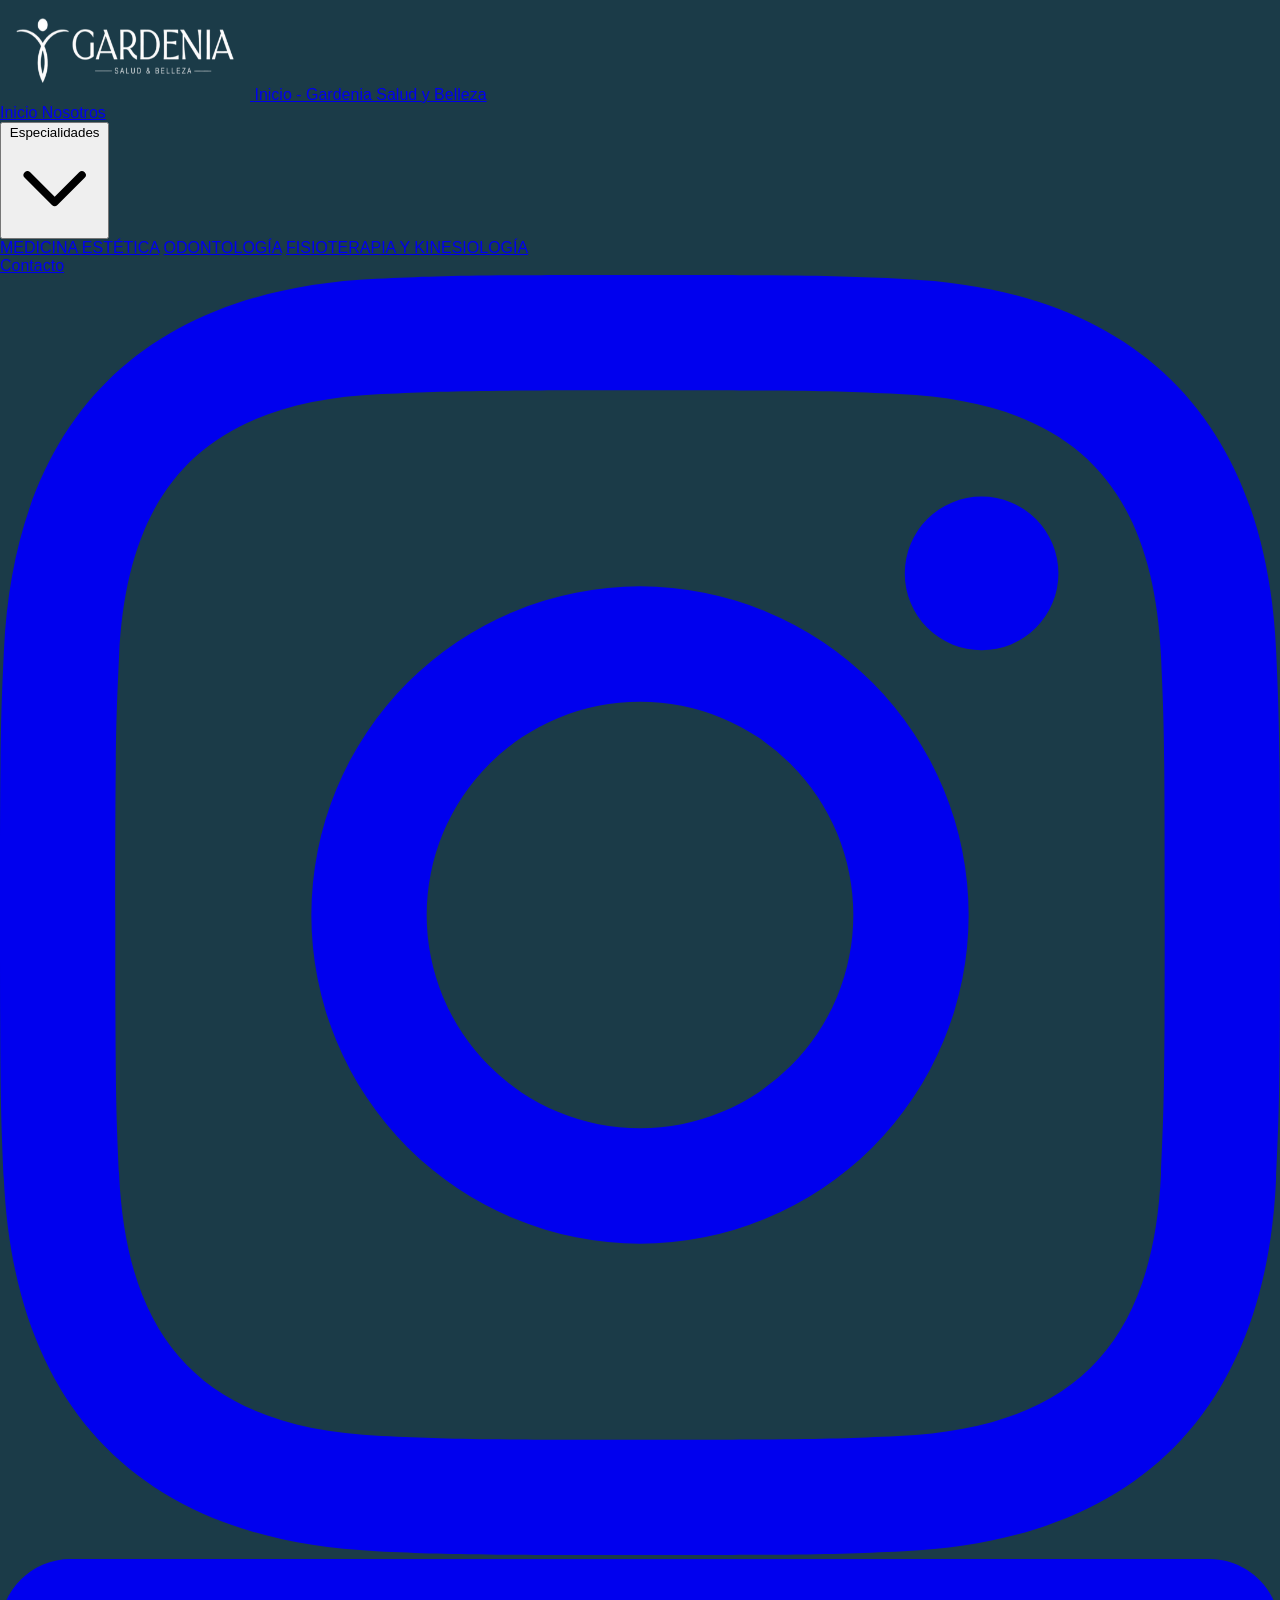
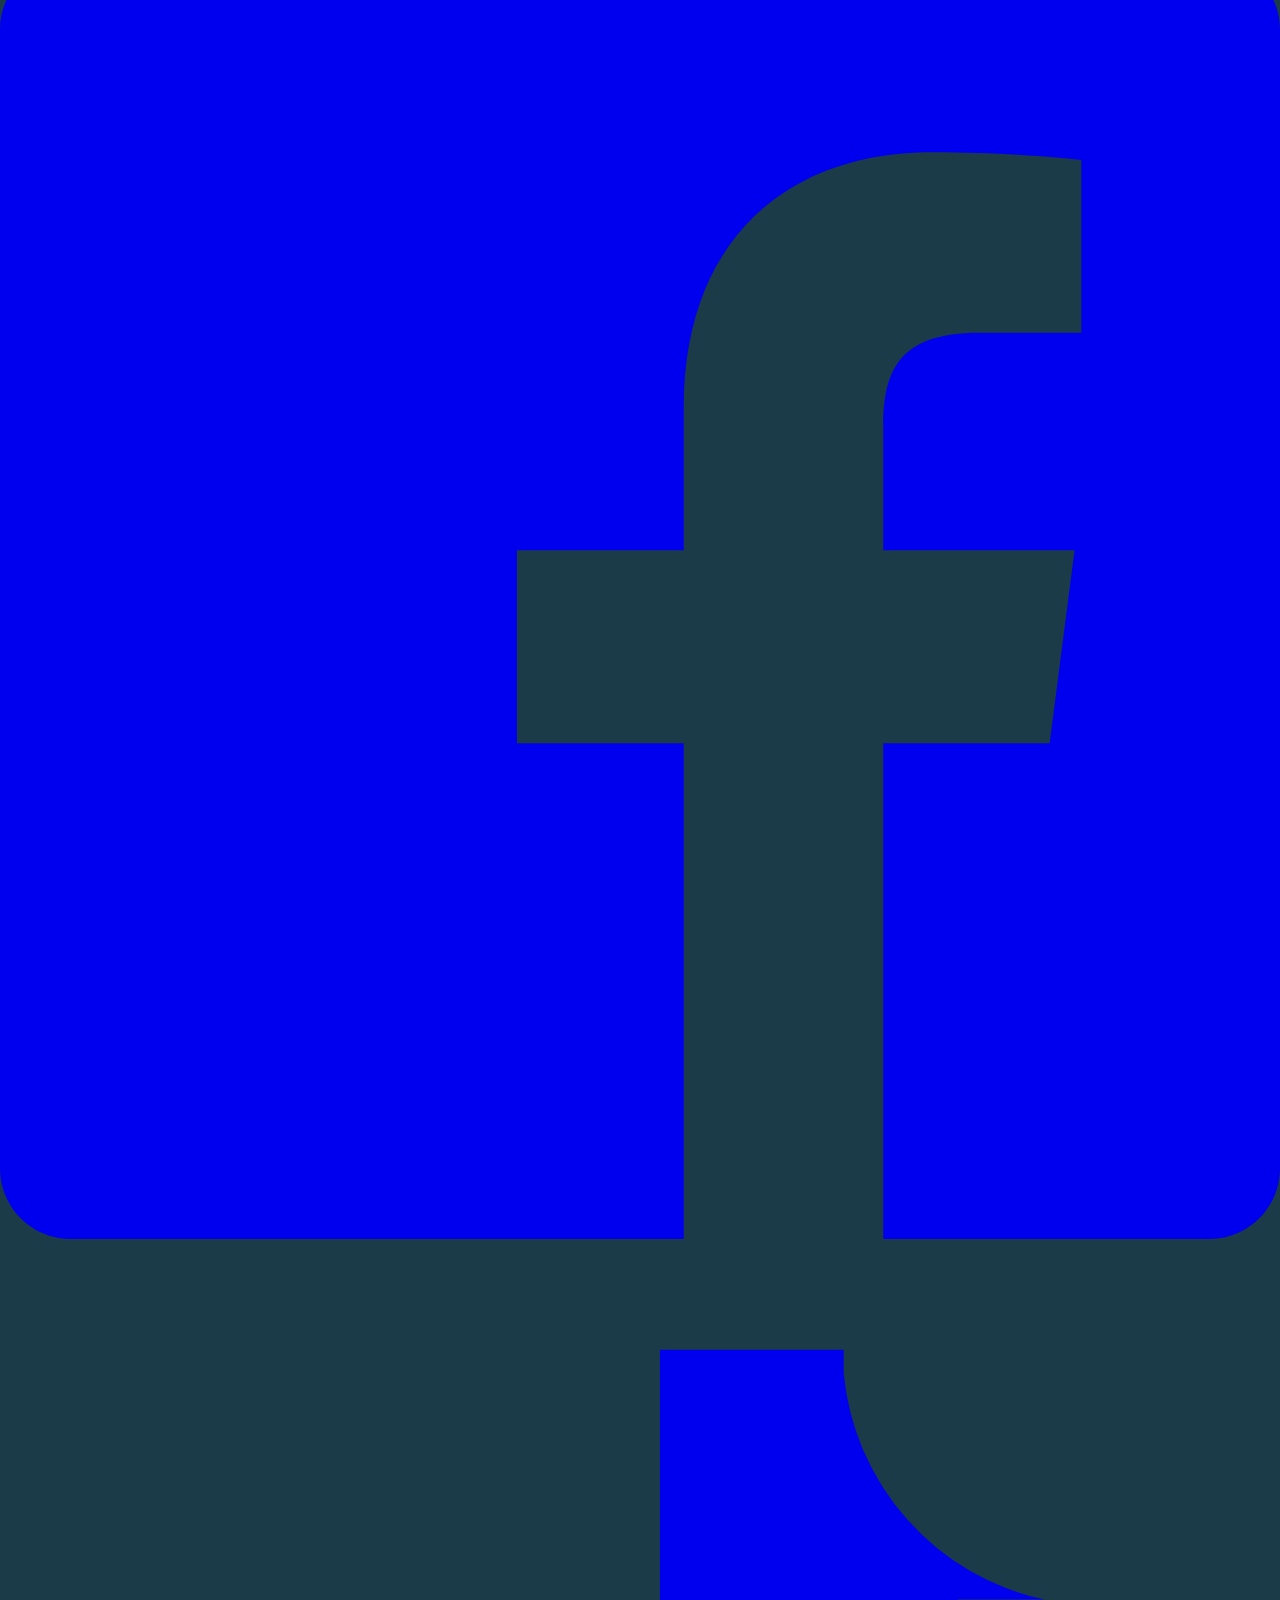
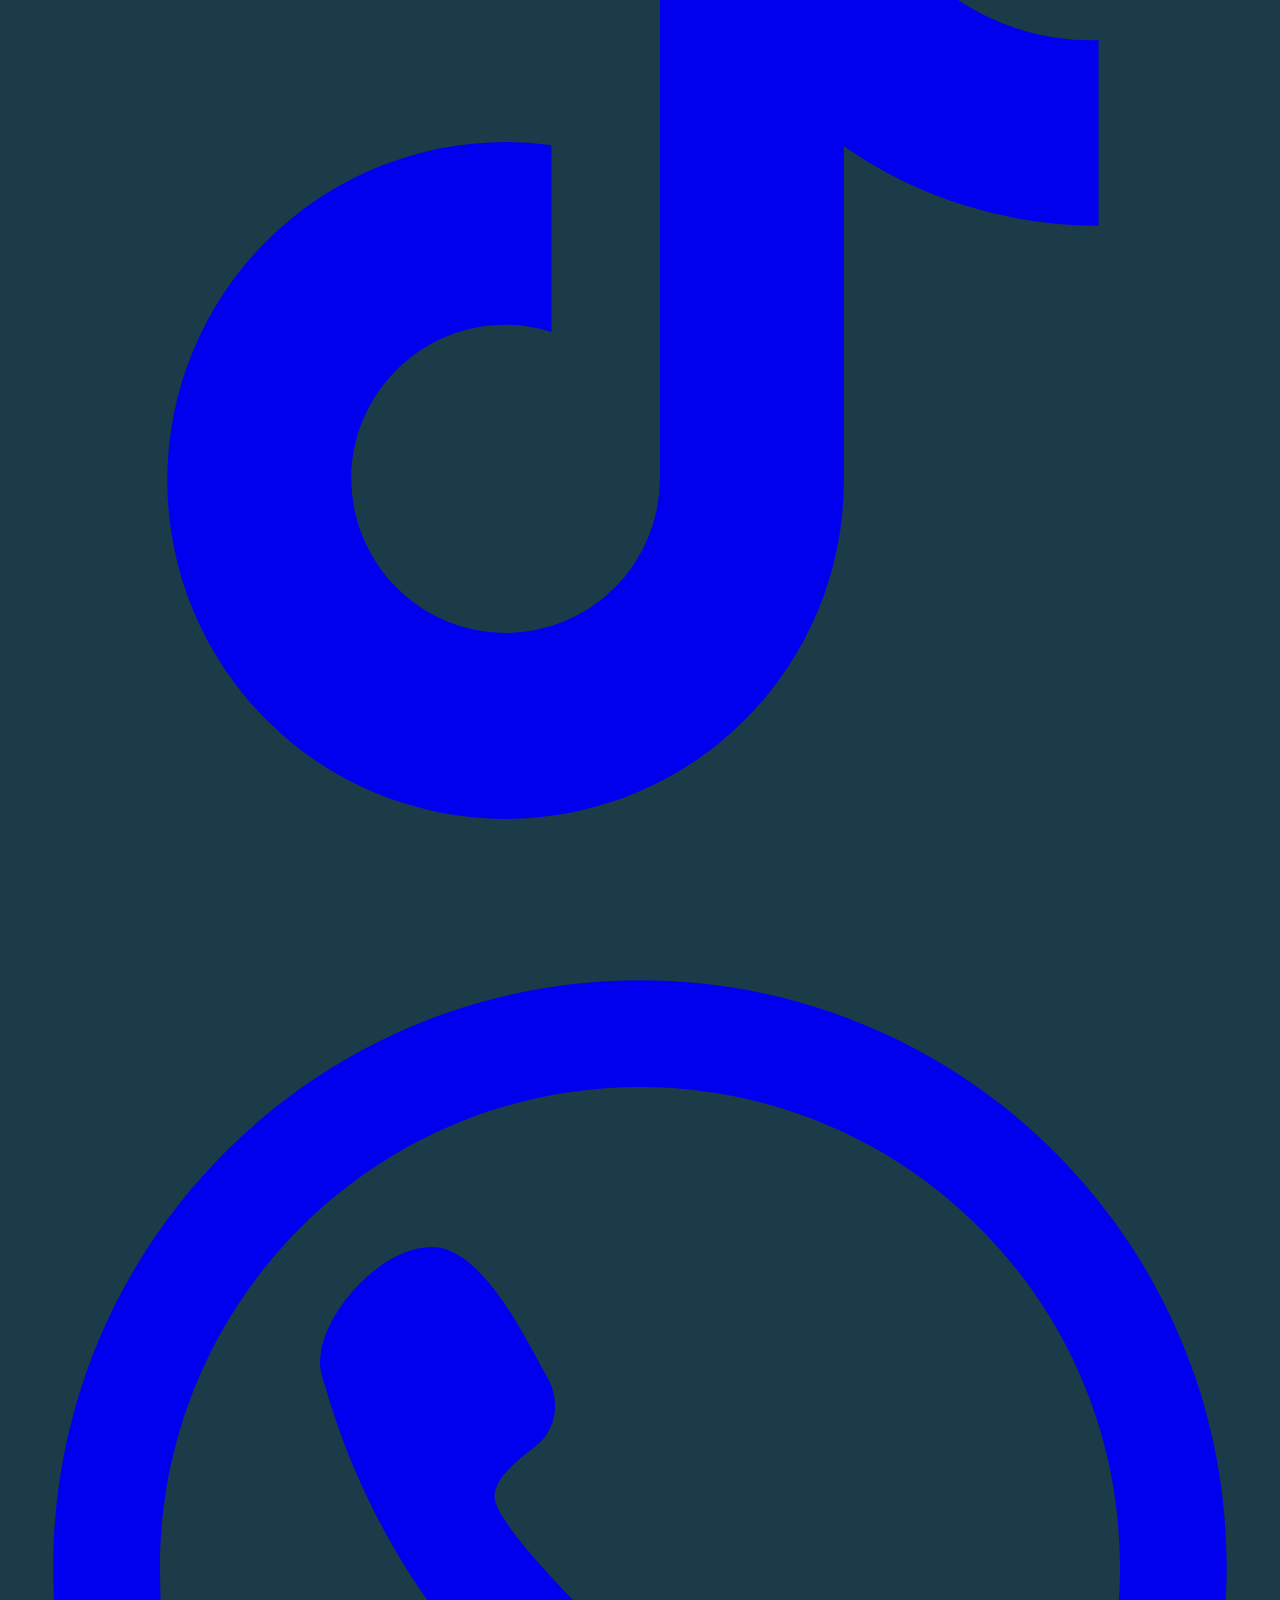
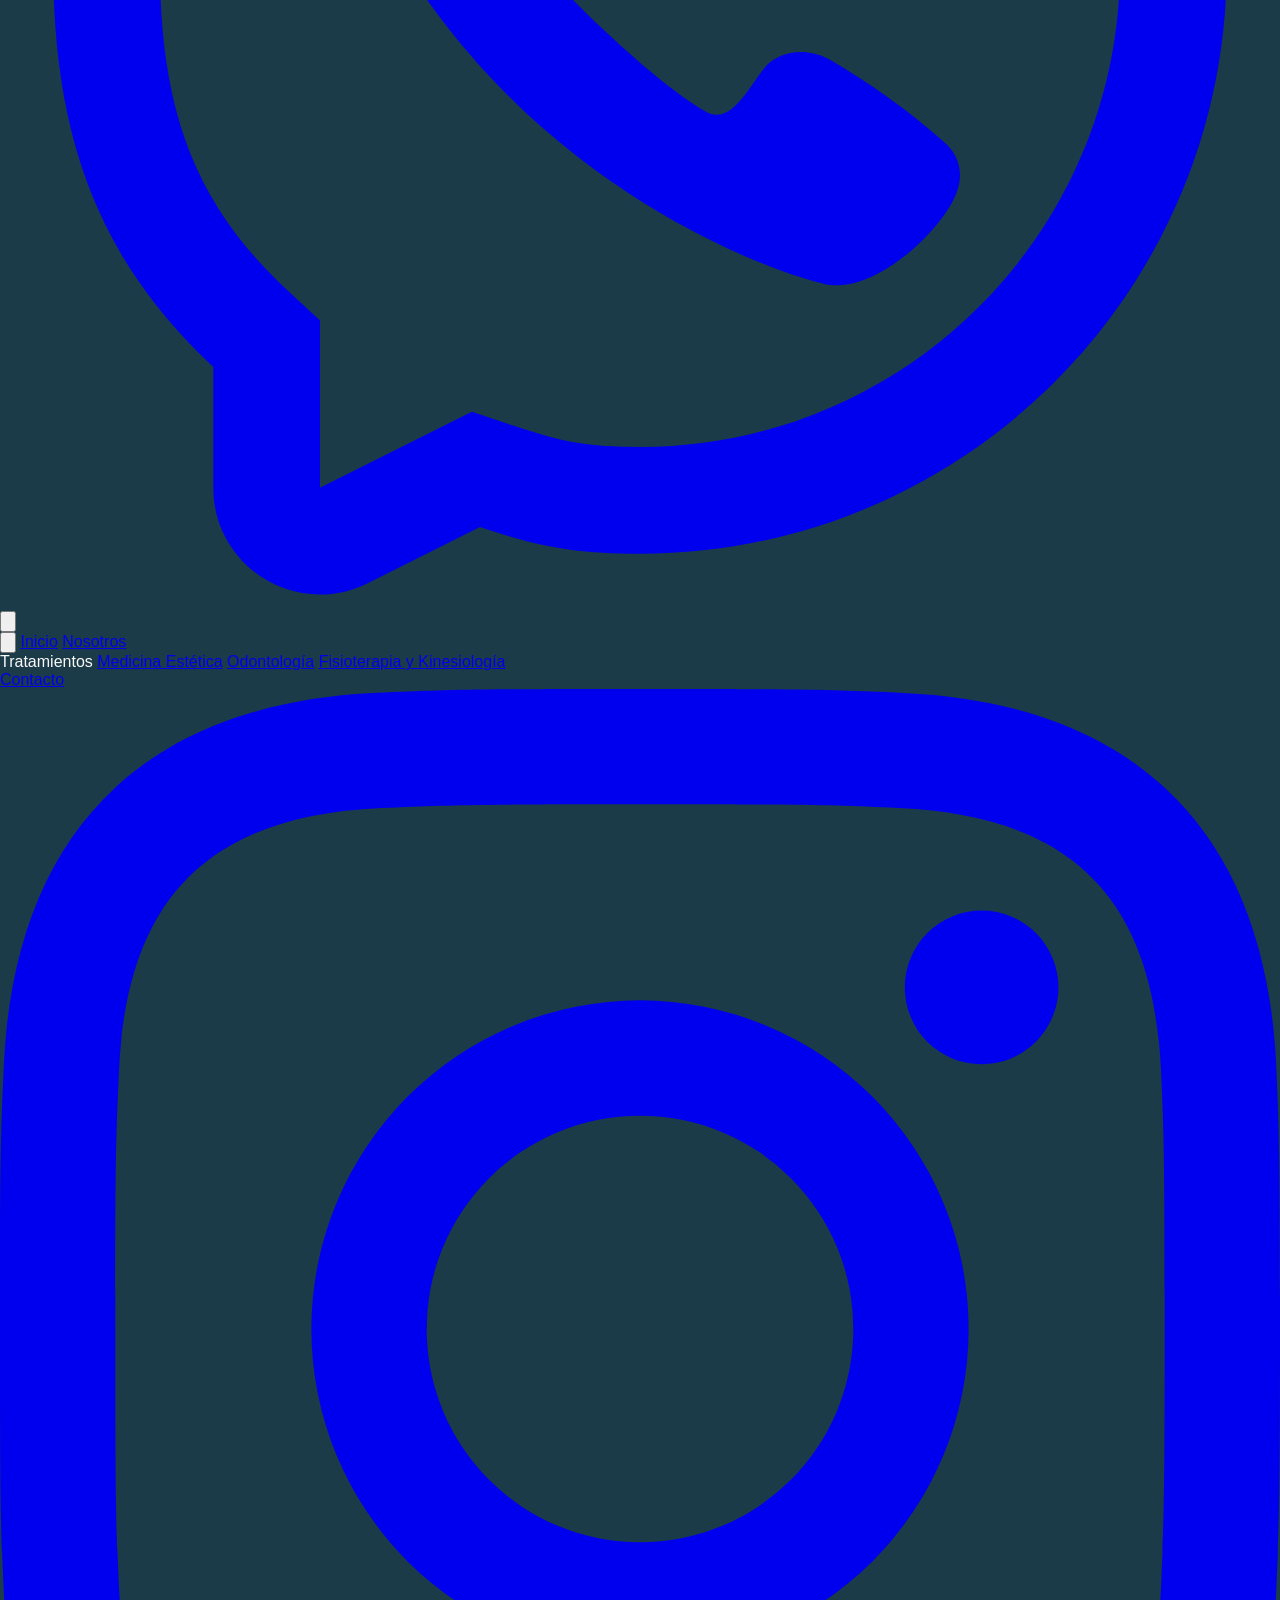
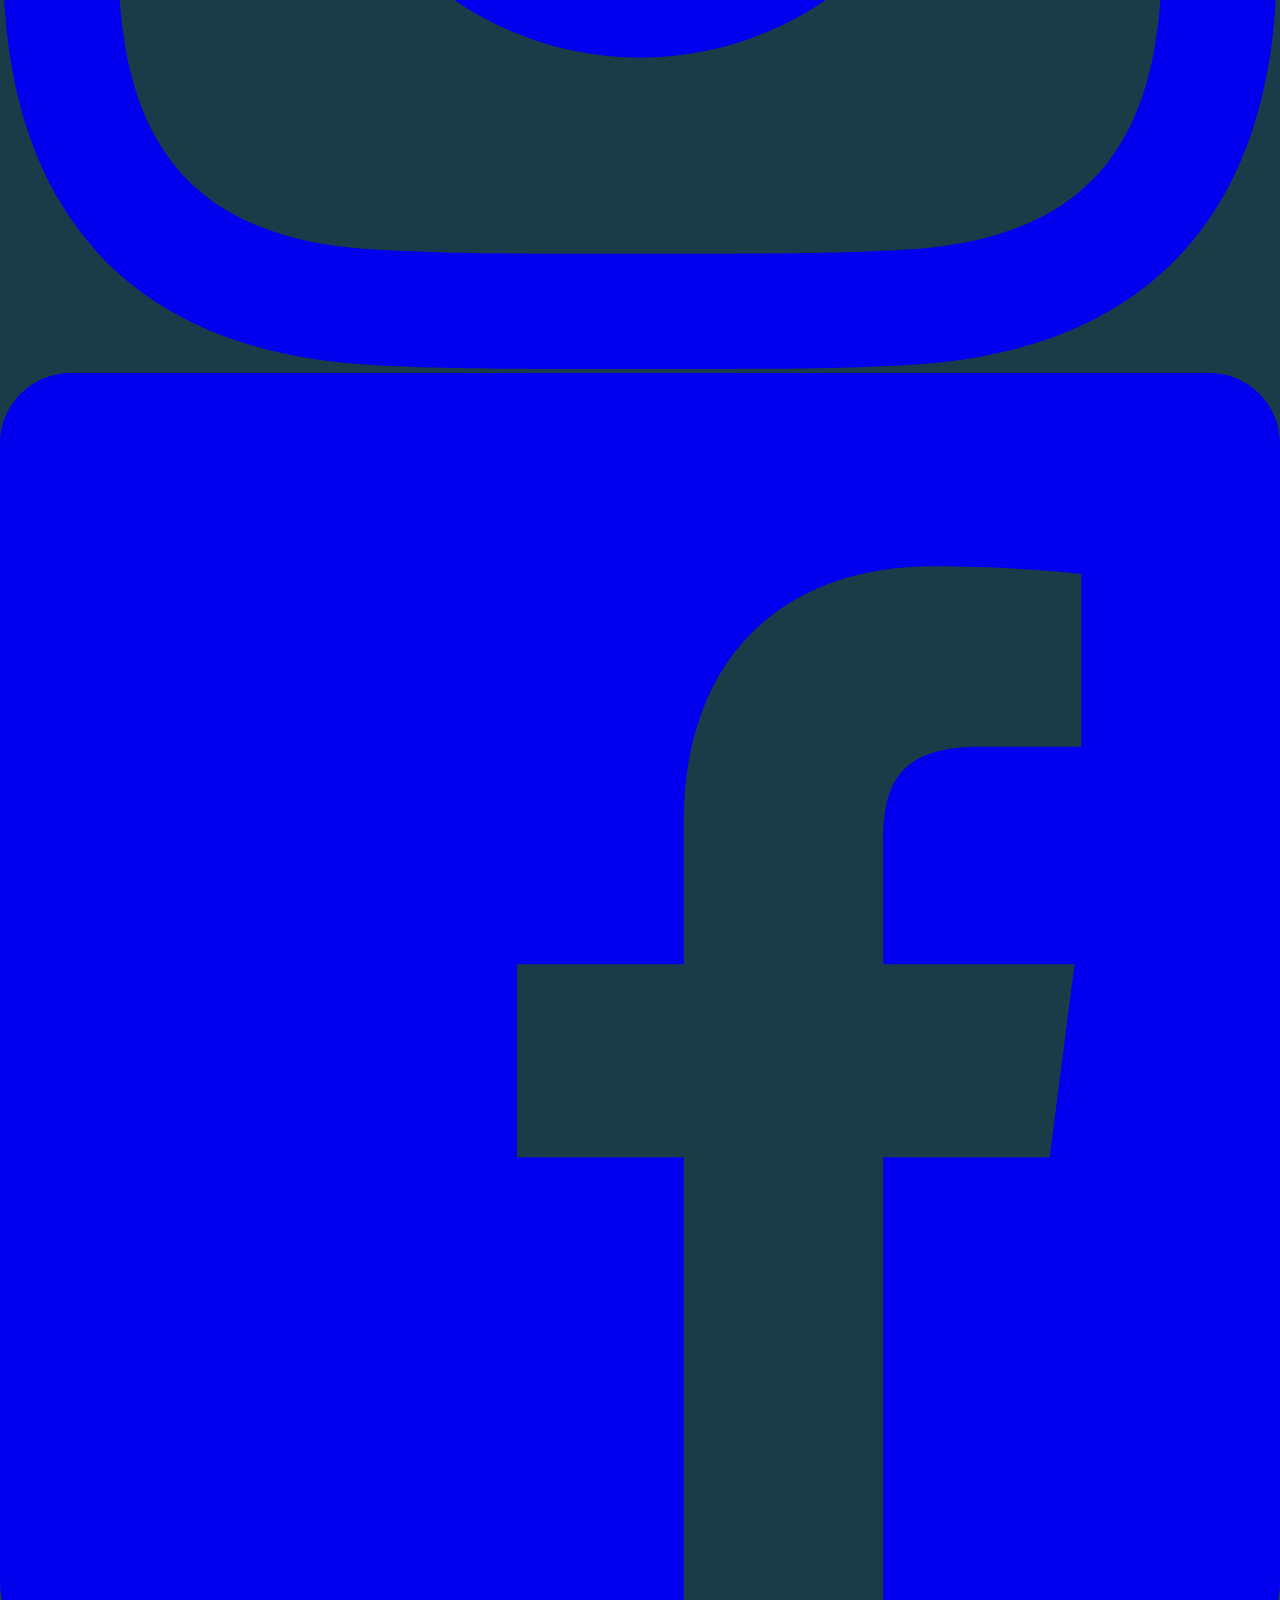
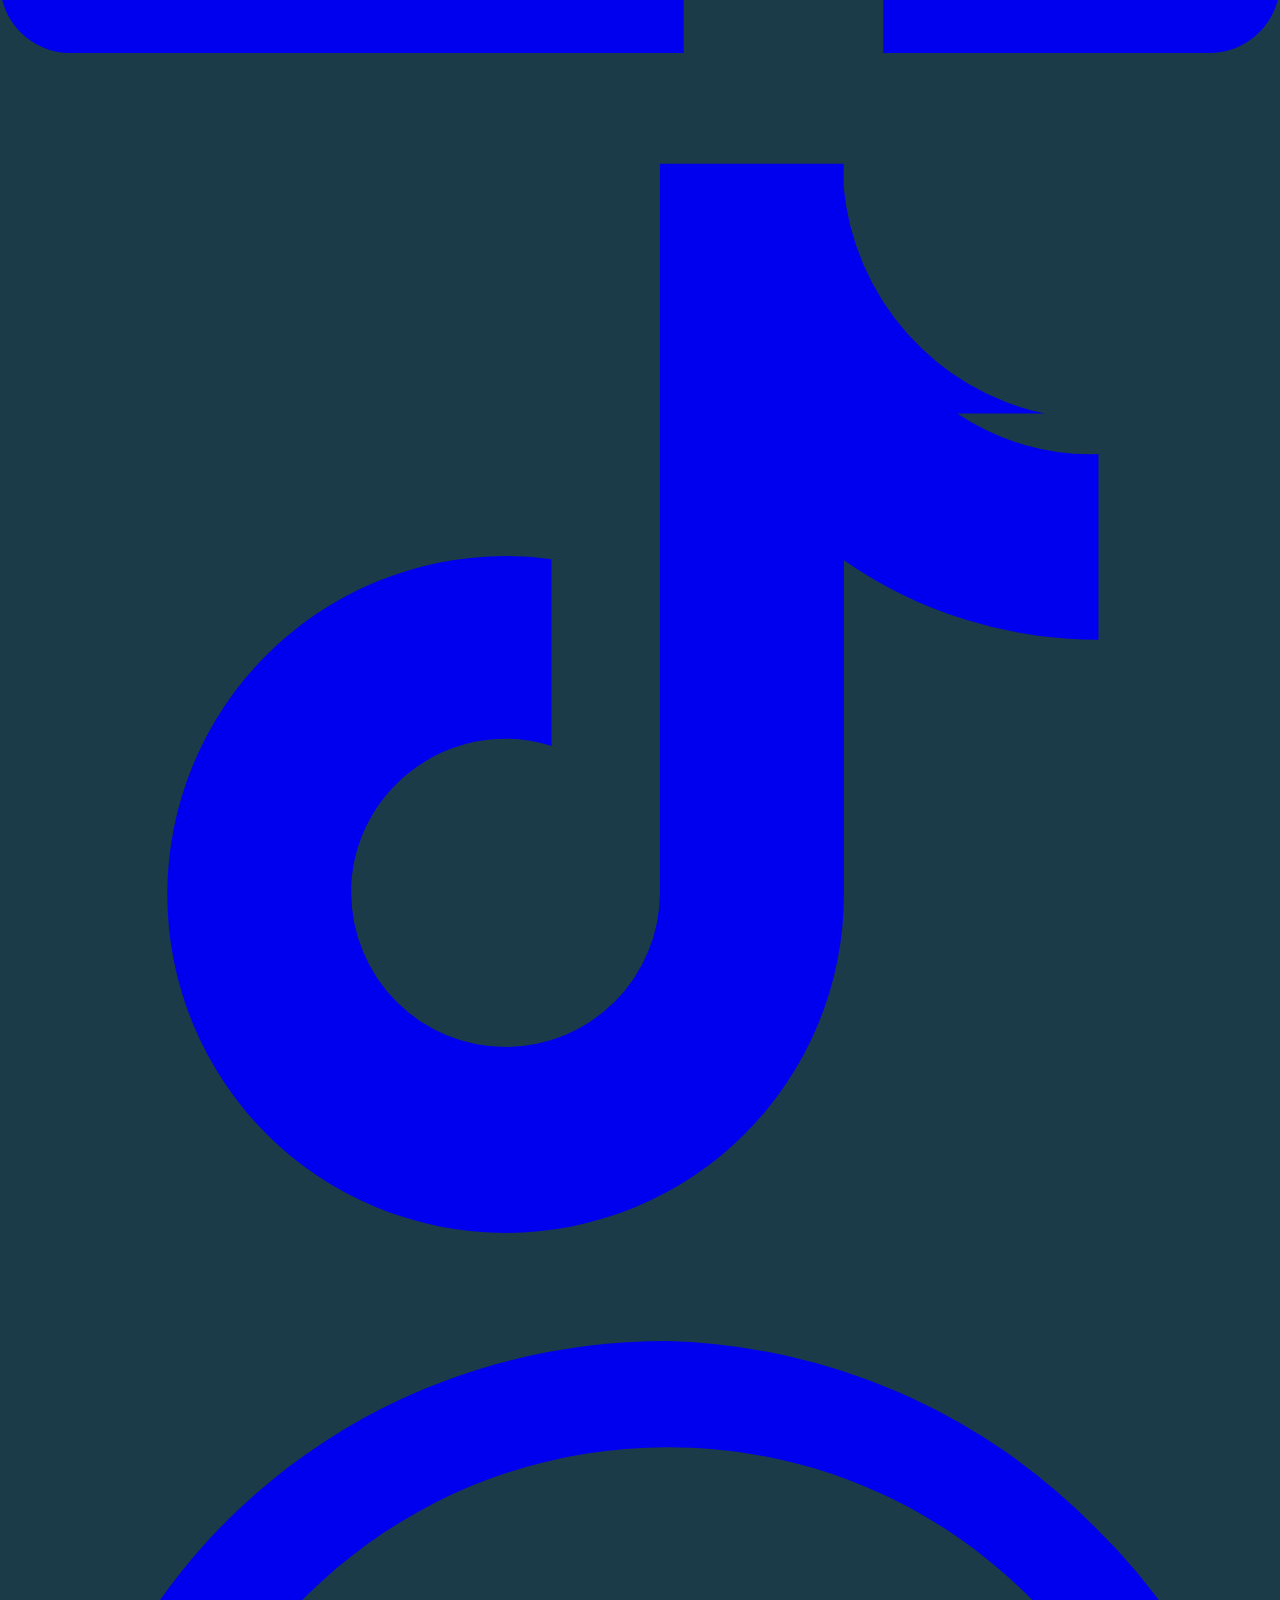
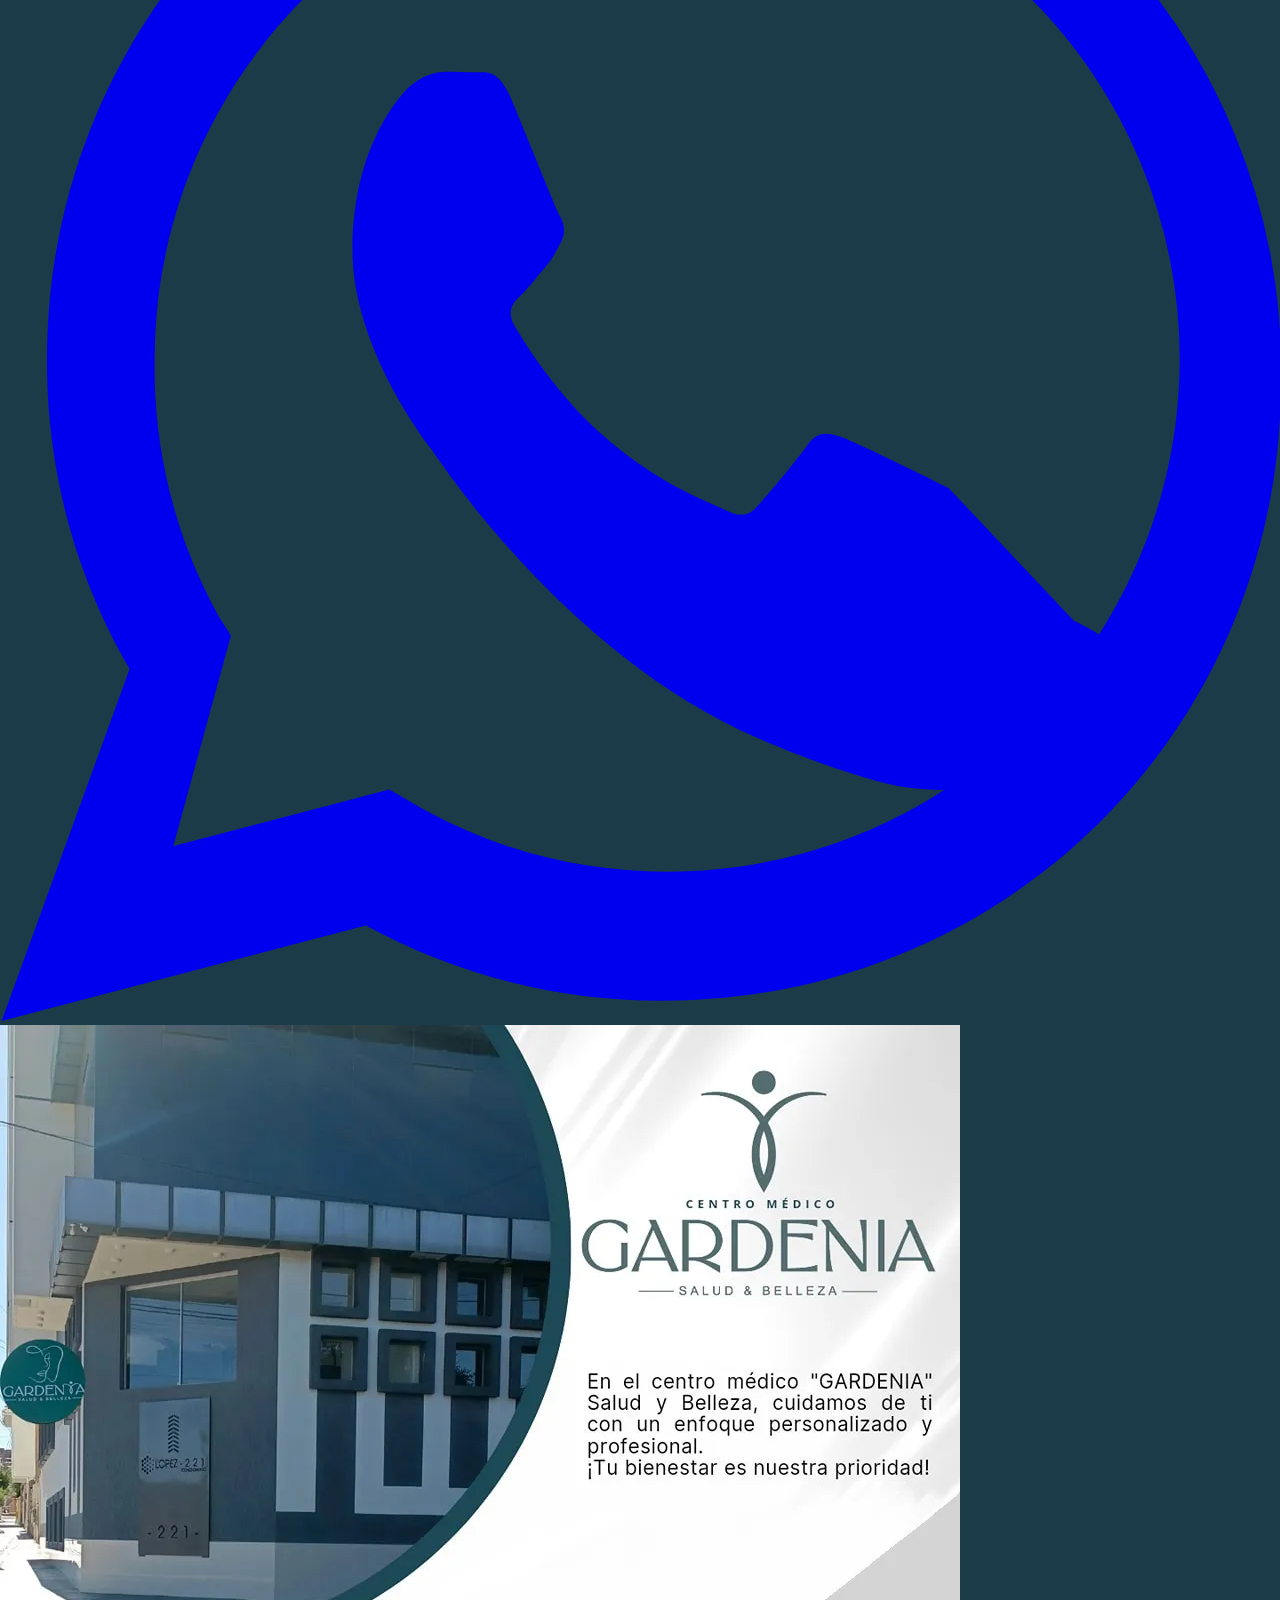
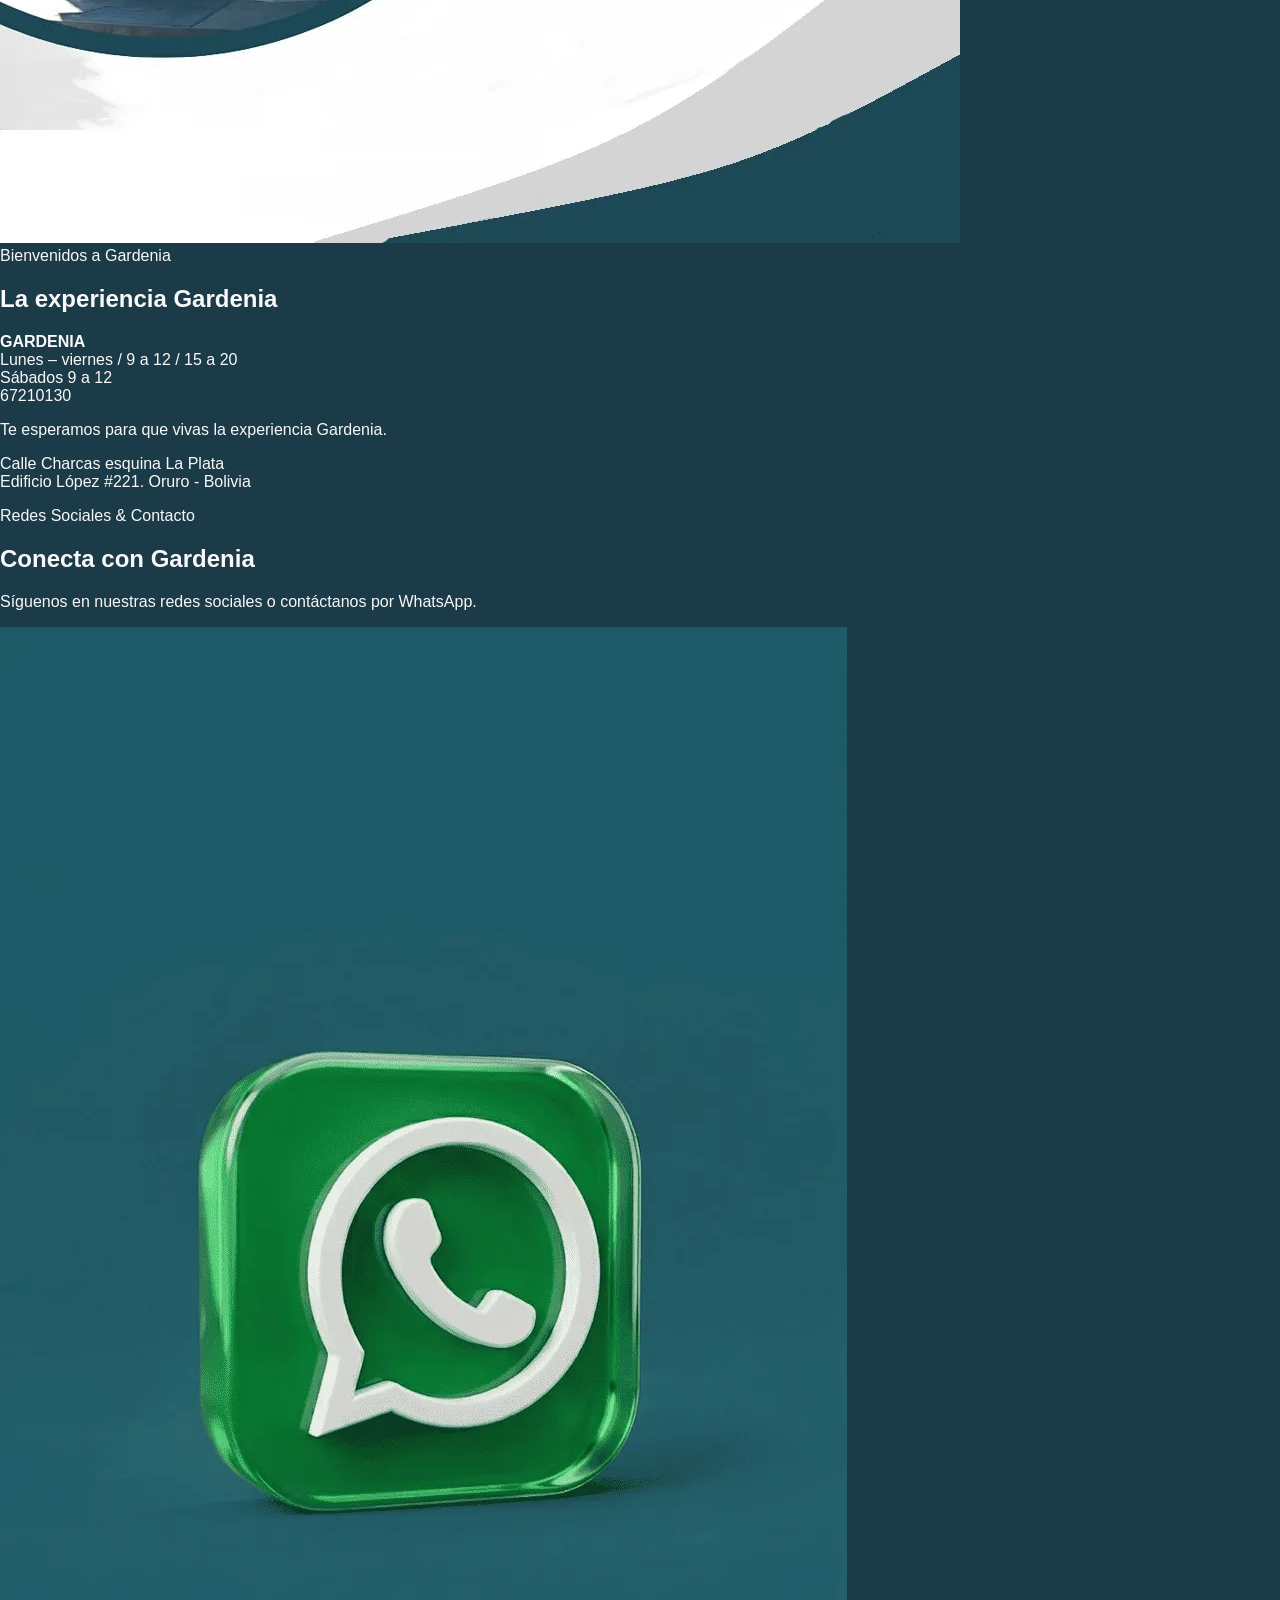
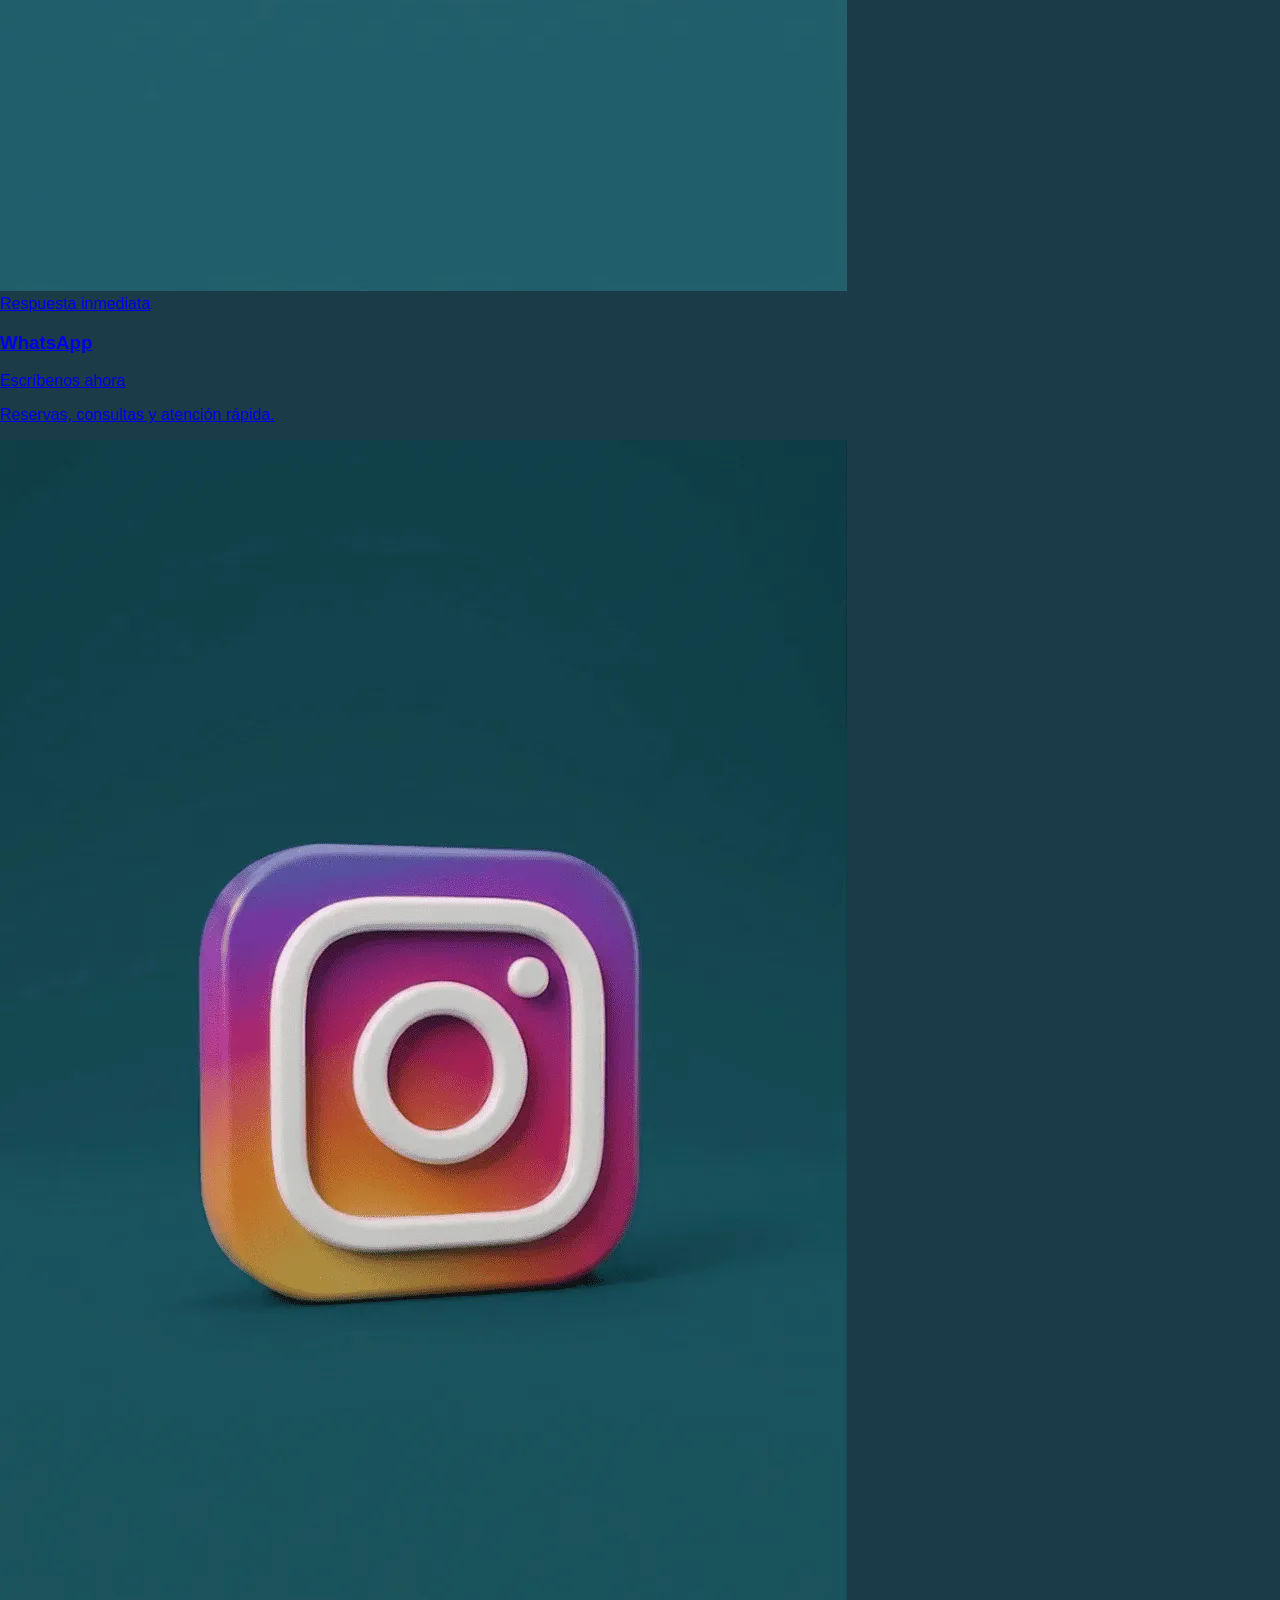
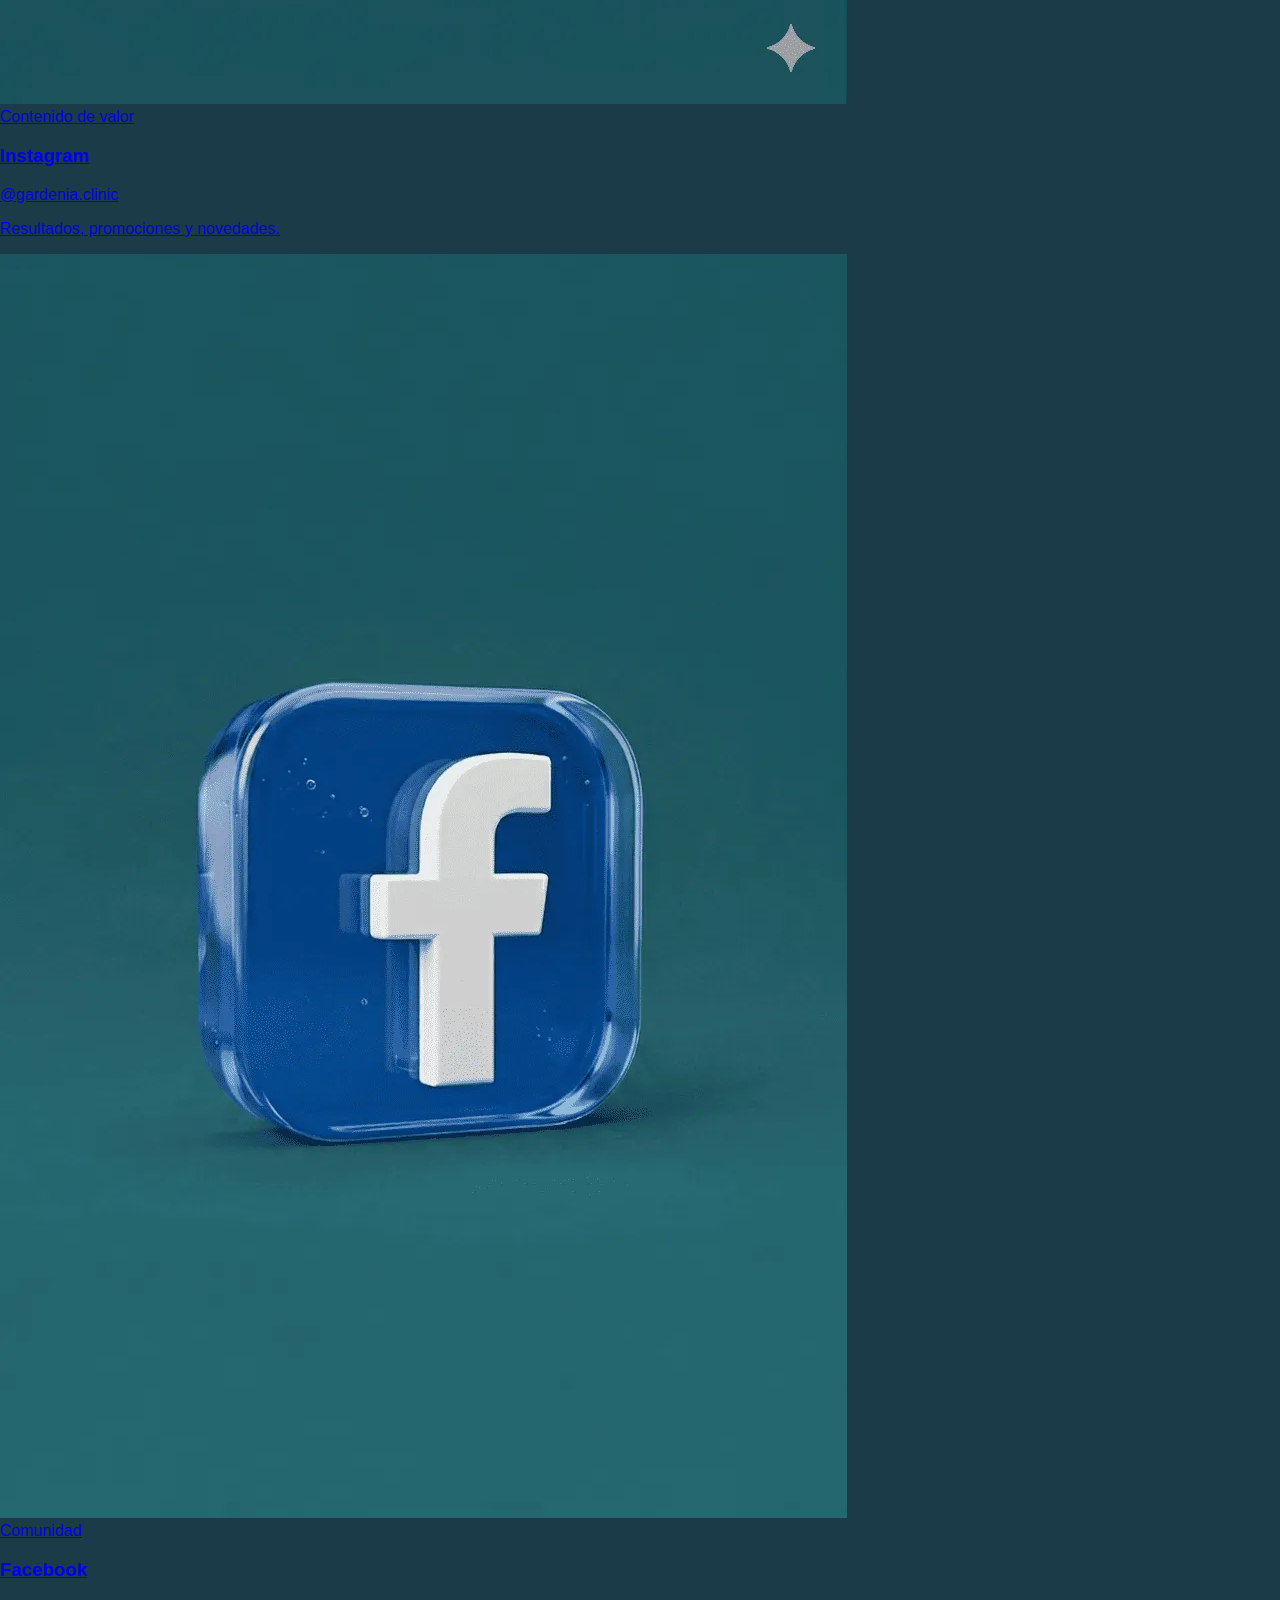
==== commit 680b5986: "actualizar css se corrigio la llamada al global.css" ====
--- a/contacto/index.html
+++ b/contacto/index.html
@@ -1,5 +1,5 @@
-<!DOCTYPE html><html lang="es" data-astro-cid-37fxchfa> <head><meta charset="UTF-8"><meta name="viewport" content="width=device-width, initial-scale=1.0"><meta name="generator" content="Astro v6.1.8"><title>Contacto | Gardenia Salud y Belleza</title><meta name="description" content="Informacion de contacto para la clinica Gardenia Salud y Belleza"><link rel="canonical" href="https://gardeniaclinica.com/contacto/"><!-- Robots --><meta name="robots" content="index, follow, max-image-preview:large"><meta http-equiv="content-language" content="es-bo"><!-- Open Graph --><meta property="og:type" content="website"><meta property="og:locale" content="es_BO"><meta property="og:site_name" content="Gardenia Salud y Belleza"><meta property="og:title" content="Contacto"><meta property="og:description" content="Informacion de contacto para la clinica Gardenia Salud y Belleza"><meta property="og:url" content="https://gardeniaclinica.com/contacto/"><meta name="twitter:card" content="summary_large_image"><meta name="twitter:title" content="Contacto"><meta name="twitter:description" content="Informacion de contacto para la clinica Gardenia Salud y Belleza"><link rel="icon" type="image/png" href="/favicon.ico"><meta name="generator" content="Astro v6.1.8"><link rel="preload" href="/fonts/inter400.woff2" as="font" type="font/woff2" crossorigin><link rel="preload" href="/fonts/inter600.woff2" as="font" type="font/woff2" crossorigin><link rel="preload" href="/fonts/playfair-display400.woff2" as="font" type="font/woff2" crossorigin><link rel="preload" href="/fonts/playfair-display600.woff2" as="font" type="font/woff2" crossorigin><link rel="preload" href="/fonts/Antiqua.woff2" as="font" type="font/woff2" crossorigin><link rel="preload" href="/_astro/BaseLayout.css" as="style" onload="this.onload=null;this.rel='stylesheet'"><noscript><link rel="stylesheet" href="/_astro/BaseLayout.css"></noscript><!-- Schema Local Business --><script type="application/ld+json">{"@context":"https://schema.org","@type":"MedicalBusiness","name":"Gardenia Salud y Belleza","description":"Clínica Gardenia Salud y Belleza integral en Oruro, Bolivia","url":"https://GardeniaClinica.com","telephone":"+59167210130","address":{"@type":"PostalAddress","addressLocality":"Oruro","addressCountry":"BO"},"areaServed":"Oruro","priceRange":"$$"}</script><link rel="stylesheet" href="/_astro/BaseLayout.6znHU540.css">
-<style>.reveal{opacity:0;transform:translateY(30px);transition:opacity .8s ease,transform .8s ease}.reveal.show{opacity:1;transform:translateY(0)}.delay-100{transition-delay:.1s}.delay-200{transition-delay:.2s}.delay-300{transition-delay:.3s}.animate-fade-in{opacity:0;animation:fadeIn .6s ease forwards}.animate-fade-up{opacity:0;transform:translateY(20px);animation:fadeUp .6s ease forwards}@keyframes fadeIn{0%{opacity:0}to{opacity:1}}@keyframes fadeUp{0%{opacity:0;transform:translateY(20px)}to{opacity:1;transform:translateY(0)}}.animate-fade-in,.animate-fade-up{will-change:opacity,transform}
+<!DOCTYPE html><html lang="es" data-astro-cid-37fxchfa> <head><meta charset="UTF-8"><meta name="viewport" content="width=device-width, initial-scale=1.0"><meta name="generator" content="Astro v6.1.8"><title>Contacto | Gardenia Salud y Belleza</title><meta name="description" content="Informacion de contacto para la clinica Gardenia Salud y Belleza"><link rel="canonical" href="https://gardeniaclinica.com/contacto/"><!-- Robots --><meta name="robots" content="index, follow, max-image-preview:large"><meta http-equiv="content-language" content="es-bo"><!-- Open Graph --><meta property="og:type" content="website"><meta property="og:locale" content="es_BO"><meta property="og:site_name" content="Gardenia Salud y Belleza"><meta property="og:title" content="Contacto"><meta property="og:description" content="Informacion de contacto para la clinica Gardenia Salud y Belleza"><meta property="og:url" content="https://gardeniaclinica.com/contacto/"><meta name="twitter:card" content="summary_large_image"><meta name="twitter:title" content="Contacto"><meta name="twitter:description" content="Informacion de contacto para la clinica Gardenia Salud y Belleza"><link rel="icon" type="image/png" href="/favicon.ico"><meta name="generator" content="Astro v6.1.8"><link rel="preload" href="/fonts/inter400.woff2" as="font" type="font/woff2" crossorigin><link rel="preload" href="/fonts/inter600.woff2" as="font" type="font/woff2" crossorigin><link rel="preload" href="/fonts/playfair-display400.woff2" as="font" type="font/woff2" crossorigin><link rel="preload" href="/fonts/playfair-display600.woff2" as="font" type="font/woff2" crossorigin><link rel="preload" href="/fonts/Antiqua.woff2" as="font" type="font/woff2" crossorigin><link rel="preload" href="/src/styles/global.css" as="style" onload="this.onload=null;this.rel='stylesheet'"><noscript><link rel="stylesheet" href="/src/styles/global.css"></noscript><!-- Schema Local Business --><script type="application/ld+json">{"@context":"https://schema.org","@type":"MedicalBusiness","name":"Gardenia Salud y Belleza","description":"Clínica Gardenia Salud y Belleza integral en Oruro, Bolivia","url":"https://GardeniaClinica.com","telephone":"+59167210130","address":{"@type":"PostalAddress","addressLocality":"Oruro","addressCountry":"BO"},"areaServed":"Oruro","priceRange":"$$"}</script><style>body{margin:0;background:#1b3b48;color:#f9f9f9;font-family:sans-serif}h1[data-astro-cid-37fxchfa]{font-size:2.5rem}
+.reveal{opacity:0;transform:translateY(30px);transition:opacity .8s ease,transform .8s ease}.reveal.show{opacity:1;transform:translateY(0)}.delay-100{transition-delay:.1s}.delay-200{transition-delay:.2s}.delay-300{transition-delay:.3s}.animate-fade-in{opacity:0;animation:fadeIn .6s ease forwards}.animate-fade-up{opacity:0;transform:translateY(20px);animation:fadeUp .6s ease forwards}@keyframes fadeIn{0%{opacity:0}to{opacity:1}}@keyframes fadeUp{0%{opacity:0;transform:translateY(20px)}to{opacity:1;transform:translateY(0)}}.animate-fade-in,.animate-fade-up{will-change:opacity,transform}
 </style></head> <body class="bg-dark-green text-ivory antialiased flex flex-col min-h-screen" data-astro-cid-37fxchfa> <header id="main-header" class="fixed w-full top-0 z-50 transition-all duration-300 bg-transparent"> <div class="container mx-auto px-6 md:px-12 flex justify-between items-center font-custom md:mt-[20px] md:mb-[10px] lg:mt-0"> <a href="/" class="font-serif font-bold text-ivory tracking-wider"> <img src="/images/navlogo.webp" alt="Gardenia Salud y Belleza" width="250" height="100"> <span class="sr-only">Inicio - Gardenia Salud y Belleza</span> </a> <!-- Desktop Nav & Socials --> <div class="hidden md:flex items-center space-x-8"> <nav class="flex space-x-8"> <a href="/" class="text-ivory hover:text-gold transition-colors font-medium text-md uppercase tracking-wide">
 Inicio
 </a> <a href="/nosotros" class="text-ivory hover:text-gold transition-colors font-medium text-md uppercase tracking-wide">
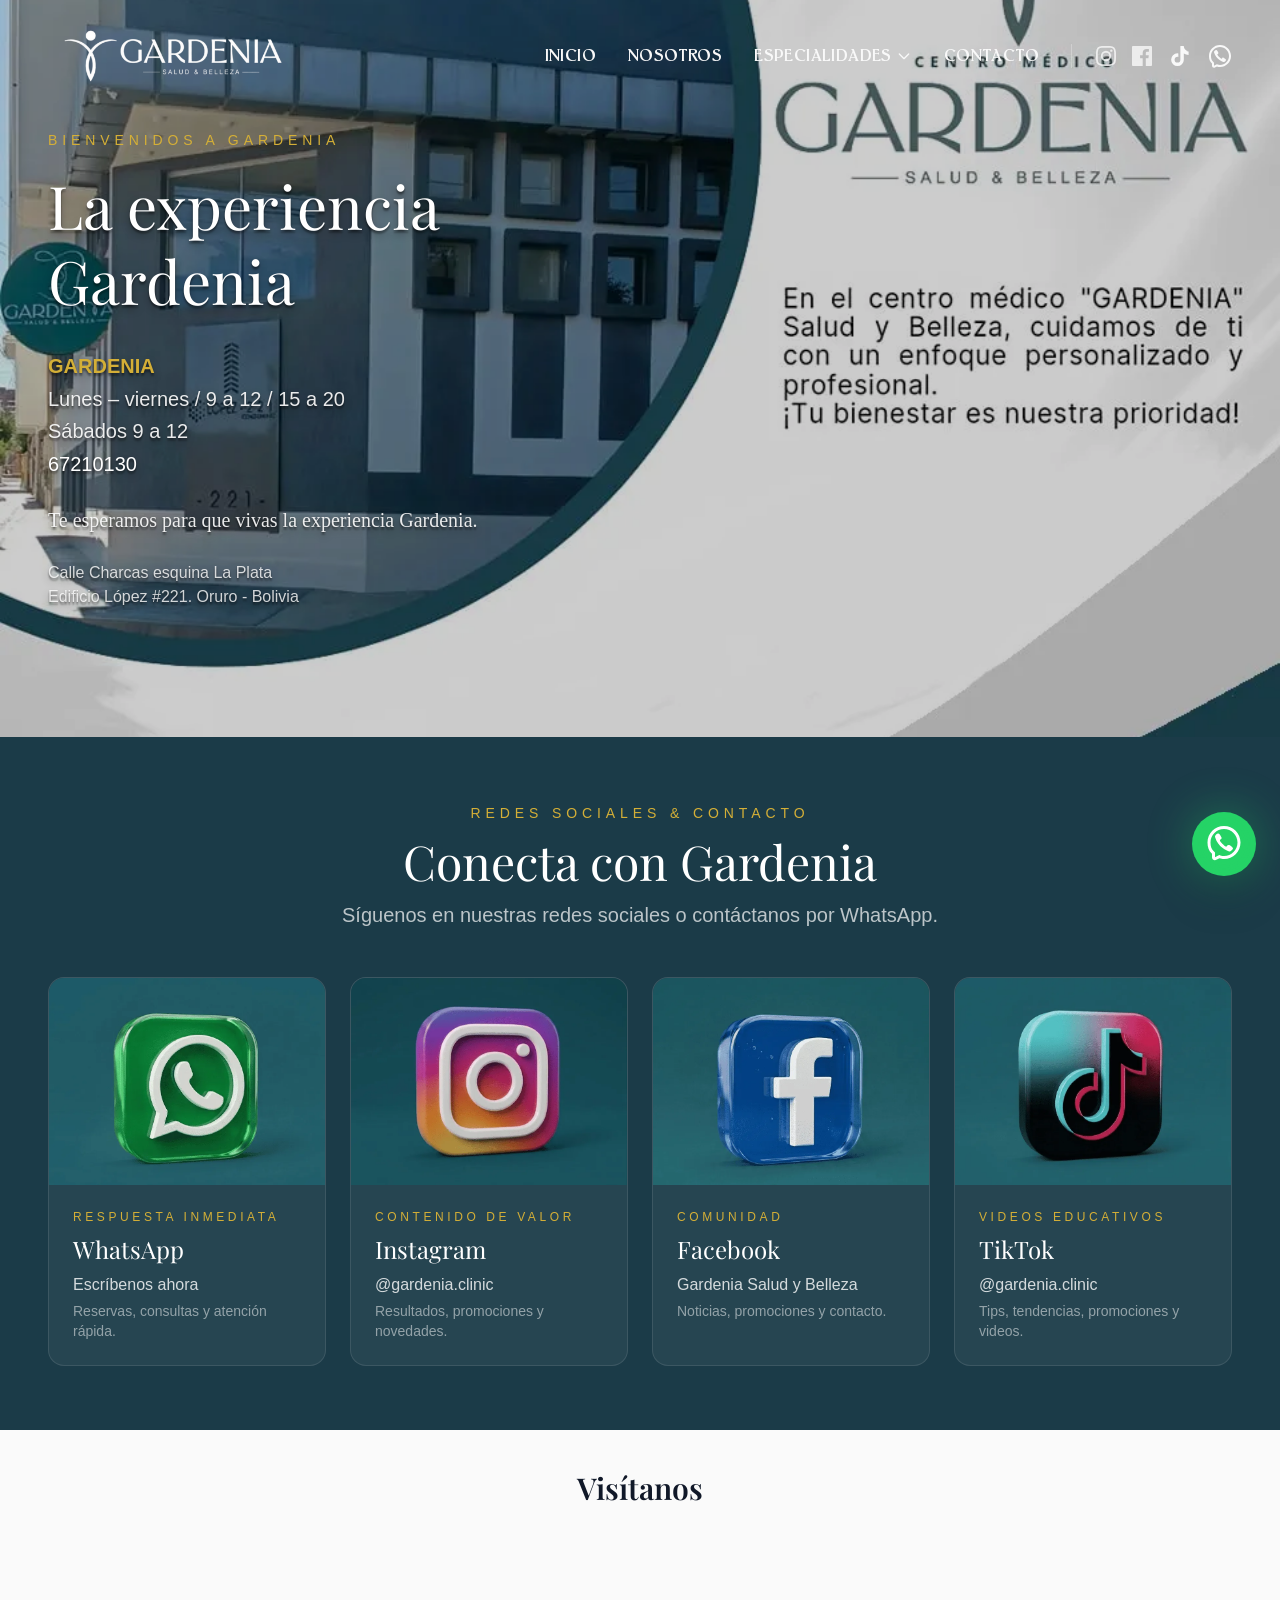
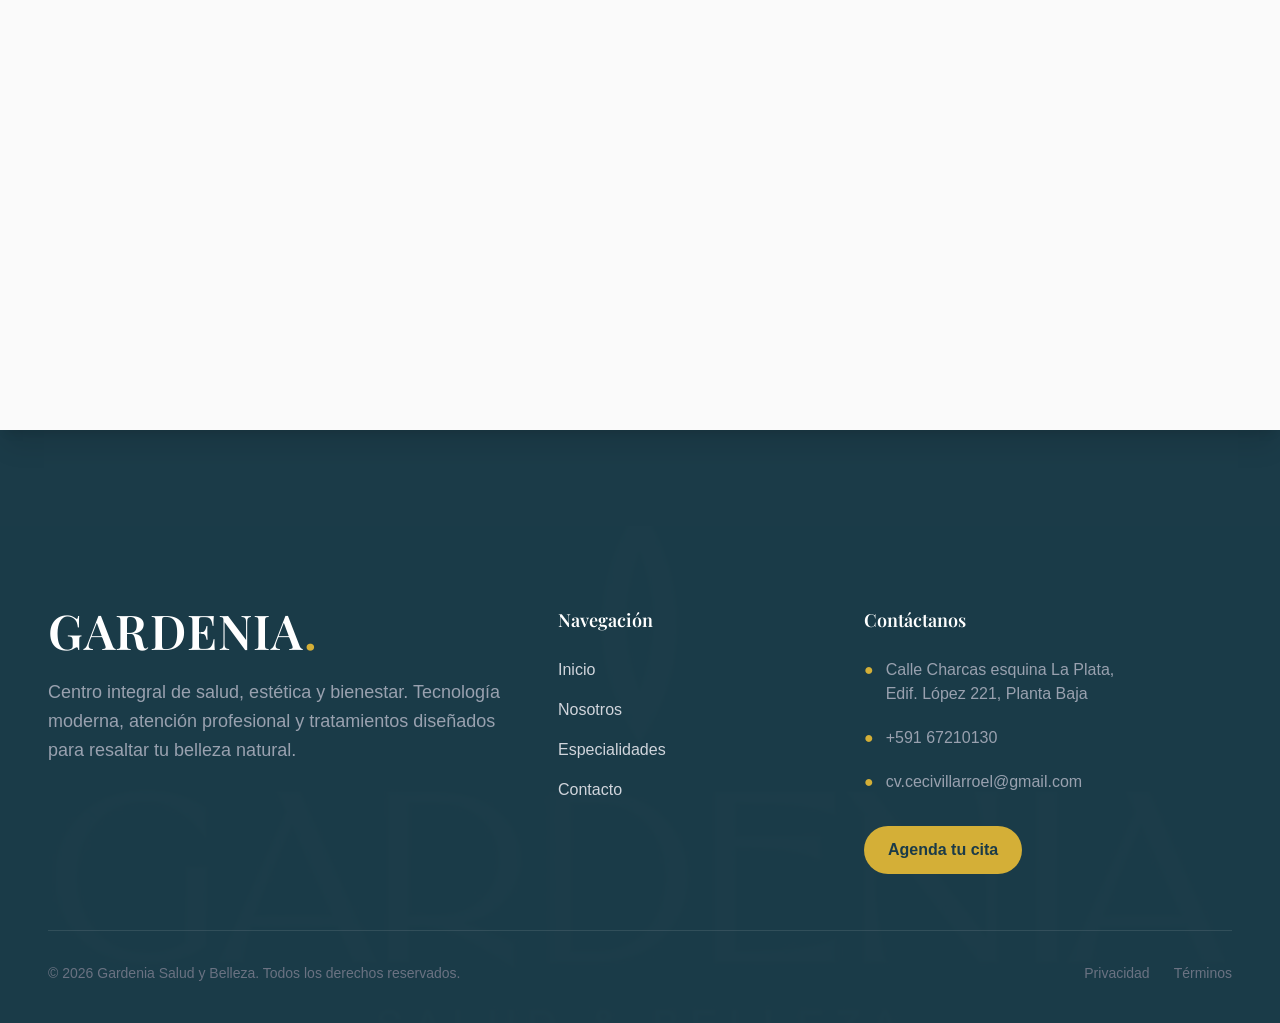
==== commit 490b8221: "corrigiendo css corrigiendo css del index" ====
--- a/contacto/index.html
+++ b/contacto/index.html
@@ -1,5 +1,5 @@
-<!DOCTYPE html><html lang="es" data-astro-cid-37fxchfa> <head><meta charset="UTF-8"><meta name="viewport" content="width=device-width, initial-scale=1.0"><meta name="generator" content="Astro v6.1.8"><title>Contacto | Gardenia Salud y Belleza</title><meta name="description" content="Informacion de contacto para la clinica Gardenia Salud y Belleza"><link rel="canonical" href="https://gardeniaclinica.com/contacto/"><!-- Robots --><meta name="robots" content="index, follow, max-image-preview:large"><meta http-equiv="content-language" content="es-bo"><!-- Open Graph --><meta property="og:type" content="website"><meta property="og:locale" content="es_BO"><meta property="og:site_name" content="Gardenia Salud y Belleza"><meta property="og:title" content="Contacto"><meta property="og:description" content="Informacion de contacto para la clinica Gardenia Salud y Belleza"><meta property="og:url" content="https://gardeniaclinica.com/contacto/"><meta name="twitter:card" content="summary_large_image"><meta name="twitter:title" content="Contacto"><meta name="twitter:description" content="Informacion de contacto para la clinica Gardenia Salud y Belleza"><link rel="icon" type="image/png" href="/favicon.ico"><meta name="generator" content="Astro v6.1.8"><link rel="preload" href="/fonts/inter400.woff2" as="font" type="font/woff2" crossorigin><link rel="preload" href="/fonts/inter600.woff2" as="font" type="font/woff2" crossorigin><link rel="preload" href="/fonts/playfair-display400.woff2" as="font" type="font/woff2" crossorigin><link rel="preload" href="/fonts/playfair-display600.woff2" as="font" type="font/woff2" crossorigin><link rel="preload" href="/fonts/Antiqua.woff2" as="font" type="font/woff2" crossorigin><link rel="preload" href="/src/styles/global.css" as="style" onload="this.onload=null;this.rel='stylesheet'"><noscript><link rel="stylesheet" href="/src/styles/global.css"></noscript><!-- Schema Local Business --><script type="application/ld+json">{"@context":"https://schema.org","@type":"MedicalBusiness","name":"Gardenia Salud y Belleza","description":"Clínica Gardenia Salud y Belleza integral en Oruro, Bolivia","url":"https://GardeniaClinica.com","telephone":"+59167210130","address":{"@type":"PostalAddress","addressLocality":"Oruro","addressCountry":"BO"},"areaServed":"Oruro","priceRange":"$$"}</script><style>body{margin:0;background:#1b3b48;color:#f9f9f9;font-family:sans-serif}h1[data-astro-cid-37fxchfa]{font-size:2.5rem}
-.reveal{opacity:0;transform:translateY(30px);transition:opacity .8s ease,transform .8s ease}.reveal.show{opacity:1;transform:translateY(0)}.delay-100{transition-delay:.1s}.delay-200{transition-delay:.2s}.delay-300{transition-delay:.3s}.animate-fade-in{opacity:0;animation:fadeIn .6s ease forwards}.animate-fade-up{opacity:0;transform:translateY(20px);animation:fadeUp .6s ease forwards}@keyframes fadeIn{0%{opacity:0}to{opacity:1}}@keyframes fadeUp{0%{opacity:0;transform:translateY(20px)}to{opacity:1;transform:translateY(0)}}.animate-fade-in,.animate-fade-up{will-change:opacity,transform}
+<!DOCTYPE html><html lang="es" data-astro-cid-37fxchfa> <head><meta charset="UTF-8"><meta name="viewport" content="width=device-width, initial-scale=1.0"><meta name="generator" content="Astro v6.1.8"><title>Contacto | Gardenia Salud y Belleza</title><meta name="description" content="Informacion de contacto para la clinica Gardenia Salud y Belleza"><link rel="canonical" href="https://gardeniaclinica.com/contacto/"><!-- Robots --><meta name="robots" content="index, follow, max-image-preview:large"><meta http-equiv="content-language" content="es-bo"><!-- Open Graph --><meta property="og:type" content="website"><meta property="og:locale" content="es_BO"><meta property="og:site_name" content="Gardenia Salud y Belleza"><meta property="og:title" content="Contacto"><meta property="og:description" content="Informacion de contacto para la clinica Gardenia Salud y Belleza"><meta property="og:url" content="https://gardeniaclinica.com/contacto/"><meta name="twitter:card" content="summary_large_image"><meta name="twitter:title" content="Contacto"><meta name="twitter:description" content="Informacion de contacto para la clinica Gardenia Salud y Belleza"><link rel="icon" type="image/png" href="/favicon.ico"><meta name="generator" content="Astro v6.1.8"><link rel="preload" href="/fonts/inter400.woff2" as="font" type="font/woff2" crossorigin><link rel="preload" href="/fonts/inter600.woff2" as="font" type="font/woff2" crossorigin><link rel="preload" href="/fonts/playfair-display400.woff2" as="font" type="font/woff2" crossorigin><link rel="preload" href="/fonts/playfair-display600.woff2" as="font" type="font/woff2" crossorigin><link rel="preload" href="/fonts/Antiqua.woff2" as="font" type="font/woff2" crossorigin><link rel="preload" href="/_astro/BaseLayout.css" as="style" onload="this.onload=null;this.rel='stylesheet'"><noscript><link rel="stylesheet" href="/_astro/BaseLayout.css"></noscript><!-- Schema Local Business --><script type="application/ld+json">{"@context":"https://schema.org","@type":"MedicalBusiness","name":"Gardenia Salud y Belleza","description":"Clínica Gardenia Salud y Belleza integral en Oruro, Bolivia","url":"https://GardeniaClinica.com","telephone":"+59167210130","address":{"@type":"PostalAddress","addressLocality":"Oruro","addressCountry":"BO"},"areaServed":"Oruro","priceRange":"$$"}</script><link rel="stylesheet" href="/_astro/BaseLayout.-ByxSA77.css">
+<style>.reveal{opacity:0;transform:translateY(30px);transition:opacity .8s ease,transform .8s ease}.reveal.show{opacity:1;transform:translateY(0)}.delay-100{transition-delay:.1s}.delay-200{transition-delay:.2s}.delay-300{transition-delay:.3s}.animate-fade-in{opacity:0;animation:fadeIn .6s ease forwards}.animate-fade-up{opacity:0;transform:translateY(20px);animation:fadeUp .6s ease forwards}@keyframes fadeIn{0%{opacity:0}to{opacity:1}}@keyframes fadeUp{0%{opacity:0;transform:translateY(20px)}to{opacity:1;transform:translateY(0)}}.animate-fade-in,.animate-fade-up{will-change:opacity,transform}
 </style></head> <body class="bg-dark-green text-ivory antialiased flex flex-col min-h-screen" data-astro-cid-37fxchfa> <header id="main-header" class="fixed w-full top-0 z-50 transition-all duration-300 bg-transparent"> <div class="container mx-auto px-6 md:px-12 flex justify-between items-center font-custom md:mt-[20px] md:mb-[10px] lg:mt-0"> <a href="/" class="font-serif font-bold text-ivory tracking-wider"> <img src="/images/navlogo.webp" alt="Gardenia Salud y Belleza" width="250" height="100"> <span class="sr-only">Inicio - Gardenia Salud y Belleza</span> </a> <!-- Desktop Nav & Socials --> <div class="hidden md:flex items-center space-x-8"> <nav class="flex space-x-8"> <a href="/" class="text-ivory hover:text-gold transition-colors font-medium text-md uppercase tracking-wide">
 Inicio
 </a> <a href="/nosotros" class="text-ivory hover:text-gold transition-colors font-medium text-md uppercase tracking-wide">
--- a/_astro/BaseLayout.-ByxSA77.css
+++ b/_astro/BaseLayout.-ByxSA77.css
@@ -0,0 +1 @@
+@layer properties{@supports (((-webkit-hyphens:none)) and (not (margin-trim:inline))) or ((-moz-orient:inline) and (not (color:rgb(from red r g b)))){*,:before,:after,::backdrop{--tw-translate-x:0;--tw-translate-y:0;--tw-translate-z:0;--tw-scale-x:1;--tw-scale-y:1;--tw-scale-z:1;--tw-rotate-x:initial;--tw-rotate-y:initial;--tw-rotate-z:initial;--tw-skew-x:initial;--tw-skew-y:initial;--tw-space-y-reverse:0;--tw-space-x-reverse:0;--tw-border-style:solid;--tw-gradient-position:initial;--tw-gradient-from:#0000;--tw-gradient-via:#0000;--tw-gradient-to:#0000;--tw-gradient-stops:initial;--tw-gradient-via-stops:initial;--tw-gradient-from-position:0%;--tw-gradient-via-position:50%;--tw-gradient-to-position:100%;--tw-mask-linear:linear-gradient(#fff, #fff);--tw-mask-radial:linear-gradient(#fff, #fff);--tw-mask-conic:linear-gradient(#fff, #fff);--tw-mask-left:linear-gradient(#fff, #fff);--tw-mask-right:linear-gradient(#fff, #fff);--tw-mask-bottom:linear-gradient(#fff, #fff);--tw-mask-top:linear-gradient(#fff, #fff);--tw-mask-top-from-position:0%;--tw-mask-top-to-position:100%;--tw-mask-top-from-color:black;--tw-mask-top-to-color:transparent;--tw-mask-right-from-position:0%;--tw-mask-right-to-position:100%;--tw-mask-right-from-color:black;--tw-mask-right-to-color:transparent;--tw-mask-bottom-from-position:0%;--tw-mask-bottom-to-position:100%;--tw-mask-bottom-from-color:black;--tw-mask-bottom-to-color:transparent;--tw-mask-radial-from-position:0%;--tw-mask-radial-to-position:100%;--tw-mask-radial-from-color:black;--tw-mask-radial-to-color:transparent;--tw-mask-radial-shape:ellipse;--tw-mask-radial-size:farthest-corner;--tw-mask-radial-position:center;--tw-leading:initial;--tw-font-weight:initial;--tw-tracking:initial;--tw-shadow:0 0 #0000;--tw-shadow-color:initial;--tw-shadow-alpha:100%;--tw-inset-shadow:0 0 #0000;--tw-inset-shadow-color:initial;--tw-inset-shadow-alpha:100%;--tw-ring-color:initial;--tw-ring-shadow:0 0 #0000;--tw-inset-ring-color:initial;--tw-inset-ring-shadow:0 0 #0000;--tw-ring-inset:initial;--tw-ring-offset-width:0px;--tw-ring-offset-color:#fff;--tw-ring-offset-shadow:0 0 #0000;--tw-blur:initial;--tw-brightness:initial;--tw-contrast:initial;--tw-grayscale:initial;--tw-hue-rotate:initial;--tw-invert:initial;--tw-opacity:initial;--tw-saturate:initial;--tw-sepia:initial;--tw-drop-shadow:initial;--tw-drop-shadow-color:initial;--tw-drop-shadow-alpha:100%;--tw-drop-shadow-size:initial;--tw-backdrop-blur:initial;--tw-backdrop-brightness:initial;--tw-backdrop-contrast:initial;--tw-backdrop-grayscale:initial;--tw-backdrop-hue-rotate:initial;--tw-backdrop-invert:initial;--tw-backdrop-opacity:initial;--tw-backdrop-saturate:initial;--tw-backdrop-sepia:initial;--tw-duration:initial;--tw-ease:initial;--tw-text-shadow-color:initial;--tw-text-shadow-alpha:100%}}}@layer theme{:root,:host{--font-sans:"Inter", sans-serif;--font-serif:"Playfair Display", serif;--font-mono:ui-monospace, SFMono-Regular, Menlo, Monaco, Consolas, "Liberation Mono", "Courier New", monospace;--color-amber-600:oklch(66.6% .179 58.318);--color-green-500:oklch(72.3% .219 149.579);--color-green-600:oklch(62.7% .194 149.214);--color-emerald-500:oklch(69.6% .17 162.48);--color-emerald-950:oklch(26.2% .051 172.552);--color-gray-100:oklch(96.7% .003 264.542);--color-gray-300:oklch(87.2% .01 258.338);--color-gray-400:oklch(70.7% .022 261.325);--color-gray-500:oklch(55.1% .027 264.364);--color-gray-600:oklch(44.6% .03 256.802);--color-gray-900:oklch(21% .034 264.665);--color-zinc-50:oklch(98.5% 0 0);--color-stone-100:oklch(97% .001 106.424);--color-black:#000;--color-white:#fff;--spacing:.25rem;--container-lg:32rem;--container-2xl:42rem;--container-3xl:48rem;--container-4xl:56rem;--container-7xl:80rem;--text-xs:.75rem;--text-xs--line-height:calc(1 / .75);--text-sm:.875rem;--text-sm--line-height:calc(1.25 / .875);--text-base:1rem;--text-base--line-height: 1.5 ;--text-lg:1.125rem;--text-lg--line-height:calc(1.75 / 1.125);--text-xl:1.25rem;--text-xl--line-height:calc(1.75 / 1.25);--text-2xl:1.5rem;--text-2xl--line-height:calc(2 / 1.5);--text-3xl:1.875rem;--text-3xl--line-height: 1.2 ;--text-4xl:2.25rem;--text-4xl--line-height:calc(2.5 / 2.25);--text-5xl:3rem;--text-5xl--line-height:1;--text-6xl:3.75rem;--text-6xl--line-height:1;--text-7xl:4.5rem;--text-7xl--line-height:1;--font-weight-medium:500;--font-weight-semibold:600;--font-weight-bold:700;--tracking-wide:.025em;--tracking-wider:.05em;--tracking-widest:.1em;--leading-tight:1.25;--leading-relaxed:1.625;--radius-md:.375rem;--radius-xl:.75rem;--radius-2xl:1rem;--radius-3xl:1.5rem;--drop-shadow-sm:0 1px 2px #00000026;--drop-shadow-lg:0 4px 4px #00000026;--ease-in-out:cubic-bezier(.4, 0, .2, 1);--animate-pulse:pulse 2s cubic-bezier(.4, 0, .6, 1) infinite;--blur-sm:8px;--blur-md:12px;--blur-xl:24px;--blur-3xl:64px;--default-transition-duration:.15s;--default-transition-timing-function:cubic-bezier(.4, 0, .2, 1);--default-font-family:var(--font-sans);--default-mono-font-family:var(--font-mono);--color-gold:#d4af37;--color-gold-sand:#e5c482;--color-dark-green:#1b3b48;--color-ivory:#f9f9f9;--font-Segoe-Script:"Segoe Script", cursive;--font-custom:"Rekord Antiqua SemiBold", serif}}@layer base{*,:after,:before,::backdrop{box-sizing:border-box;border:0 solid;margin:0;padding:0}::file-selector-button{box-sizing:border-box;border:0 solid;margin:0;padding:0}html,:host{-webkit-text-size-adjust:100%;tab-size:4;line-height:1.5;font-family:var(--default-font-family,ui-sans-serif, system-ui, sans-serif, "Apple Color Emoji", "Segoe UI Emoji", "Segoe UI Symbol", "Noto Color Emoji");font-feature-settings:var(--default-font-feature-settings,normal);font-variation-settings:var(--default-font-variation-settings,normal);-webkit-tap-highlight-color:transparent}hr{height:0;color:inherit;border-top-width:1px}abbr:where([title]){-webkit-text-decoration:underline dotted;text-decoration:underline dotted}h1,h2,h3,h4,h5,h6{font-size:inherit;font-weight:inherit}a{color:inherit;-webkit-text-decoration:inherit;text-decoration:inherit}b,strong{font-weight:bolder}code,kbd,samp,pre{font-family:var(--default-mono-font-family,ui-monospace, SFMono-Regular, Menlo, Monaco, Consolas, "Liberation Mono", "Courier New", monospace);font-feature-settings:var(--default-mono-font-feature-settings,normal);font-variation-settings:var(--default-mono-font-variation-settings,normal);font-size:1em}small{font-size:80%}sub,sup{vertical-align:baseline;font-size:75%;line-height:0;position:relative}sub{bottom:-.25em}sup{top:-.5em}table{text-indent:0;border-color:inherit;border-collapse:collapse}:-moz-focusring{outline:auto}progress{vertical-align:baseline}summary{display:list-item}ol,ul,menu{list-style:none}img,svg,video,canvas,audio,iframe,embed,object{vertical-align:middle;display:block}img,video{max-width:100%;height:auto}button,input,select,optgroup,textarea{font:inherit;font-feature-settings:inherit;font-variation-settings:inherit;letter-spacing:inherit;color:inherit;opacity:1;background-color:#0000;border-radius:0}::file-selector-button{font:inherit;font-feature-settings:inherit;font-variation-settings:inherit;letter-spacing:inherit;color:inherit;opacity:1;background-color:#0000;border-radius:0}:where(select:is([multiple],[size])) optgroup{font-weight:bolder}:where(select:is([multiple],[size])) optgroup option{padding-inline-start:20px}::file-selector-button{margin-inline-end:4px}::placeholder{opacity:1}@supports (not ((-webkit-appearance:-apple-pay-button))) or (contain-intrinsic-size:1px){::placeholder{color:currentColor}@supports (color:color-mix(in lab,red,red)){::placeholder{color:color-mix(in oklab,currentcolor 50%,transparent)}}}textarea{resize:vertical}::-webkit-search-decoration{-webkit-appearance:none}::-webkit-date-and-time-value{min-height:1lh;text-align:inherit}::-webkit-datetime-edit{display:inline-flex}::-webkit-datetime-edit-fields-wrapper{padding:0}::-webkit-datetime-edit{padding-block:0}::-webkit-datetime-edit-year-field{padding-block:0}::-webkit-datetime-edit-month-field{padding-block:0}::-webkit-datetime-edit-day-field{padding-block:0}::-webkit-datetime-edit-hour-field{padding-block:0}::-webkit-datetime-edit-minute-field{padding-block:0}::-webkit-datetime-edit-second-field{padding-block:0}::-webkit-datetime-edit-millisecond-field{padding-block:0}::-webkit-datetime-edit-meridiem-field{padding-block:0}::-webkit-calendar-picker-indicator{line-height:1}:-moz-ui-invalid{box-shadow:none}button,input:where([type=button],[type=reset],[type=submit]){appearance:button}::file-selector-button{appearance:button}::-webkit-inner-spin-button{height:auto}::-webkit-outer-spin-button{height:auto}[hidden]:where(:not([hidden=until-found])){display:none!important}}@layer components;@layer utilities{.invisible{visibility:hidden}.visible{visibility:visible}.sr-only{clip-path:inset(50%);white-space:nowrap;border-width:0;width:1px;height:1px;margin:-1px;padding:0;position:absolute;overflow:hidden}.absolute{position:absolute}.fixed{position:fixed}.relative{position:relative}.static{position:static}.inset-0{inset:calc(var(--spacing) * 0)}.start{inset-inline-start:var(--spacing)}.top-0{top:calc(var(--spacing) * 0)}.top-1\/2{top:50%}.top-6{top:calc(var(--spacing) * 6)}.right-0{right:calc(var(--spacing) * 0)}.right-6{right:calc(var(--spacing) * 6)}.right-8{right:calc(var(--spacing) * 8)}.right-20{right:calc(var(--spacing) * 20)}.bottom-0{bottom:calc(var(--spacing) * 0)}.bottom-6{bottom:calc(var(--spacing) * 6)}.bottom-12{bottom:calc(var(--spacing) * 12)}.left-0{left:calc(var(--spacing) * 0)}.z-0{z-index:0}.z-10{z-index:10}.z-20{z-index:20}.z-30{z-index:30}.z-40{z-index:40}.z-50{z-index:50}.container{width:100%}@media(min-width:40rem){.container{max-width:40rem}}@media(min-width:48rem){.container{max-width:48rem}}@media(min-width:64rem){.container{max-width:64rem}}@media(min-width:80rem){.container{max-width:80rem}}@media(min-width:96rem){.container{max-width:96rem}}.mx-auto{margin-inline:auto}.mt-0\.5{margin-top:calc(var(--spacing) * .5)}.mt-2{margin-top:calc(var(--spacing) * 2)}.mt-3{margin-top:calc(var(--spacing) * 3)}.mt-4{margin-top:calc(var(--spacing) * 4)}.mt-5{margin-top:calc(var(--spacing) * 5)}.mt-8{margin-top:calc(var(--spacing) * 8)}.mt-10{margin-top:calc(var(--spacing) * 10)}.mt-14{margin-top:calc(var(--spacing) * 14)}.mt-24{margin-top:calc(var(--spacing) * 24)}.mt-auto{margin-top:auto}.mr-4{margin-right:calc(var(--spacing) * 4)}.mb-0{margin-bottom:calc(var(--spacing) * 0)}.mb-1{margin-bottom:calc(var(--spacing) * 1)}.mb-2{margin-bottom:calc(var(--spacing) * 2)}.mb-3{margin-bottom:calc(var(--spacing) * 3)}.mb-4{margin-bottom:calc(var(--spacing) * 4)}.mb-5{margin-bottom:calc(var(--spacing) * 5)}.mb-6{margin-bottom:calc(var(--spacing) * 6)}.mb-8{margin-bottom:calc(var(--spacing) * 8)}.mb-12{margin-bottom:calc(var(--spacing) * 12)}.mb-16{margin-bottom:calc(var(--spacing) * 16)}.ml-2{margin-left:calc(var(--spacing) * 2)}.ml-auto{margin-left:auto}.line-clamp-3{-webkit-line-clamp:3;-webkit-box-orient:vertical;display:-webkit-box;overflow:hidden}.block{display:block}.flex{display:flex}.grid{display:grid}.hidden{display:none}.inline-block{display:inline-block}.inline-flex{display:inline-flex}.aspect-\[4\/3\]{aspect-ratio:4/3}.aspect-\[4\/5\]{aspect-ratio:4/5}.aspect-square{aspect-ratio:1}.h-1{height:calc(var(--spacing) * 1)}.h-3{height:calc(var(--spacing) * 3)}.h-4{height:calc(var(--spacing) * 4)}.h-5{height:calc(var(--spacing) * 5)}.h-6{height:calc(var(--spacing) * 6)}.h-8{height:calc(var(--spacing) * 8)}.h-12{height:calc(var(--spacing) * 12)}.h-14{height:calc(var(--spacing) * 14)}.h-16{height:calc(var(--spacing) * 16)}.h-56{height:calc(var(--spacing) * 56)}.h-96{height:calc(var(--spacing) * 96)}.h-\[520px\]{height:520px}.h-full{height:100%}.h-screen{height:100vh}.max-h-\[92vh\]{max-height:92vh}.min-h-0{min-height:calc(var(--spacing) * 0)}.min-h-\[85vh\]{min-height:85vh}.min-h-screen{min-height:100vh}.w-1\/2{width:50%}.w-3{width:calc(var(--spacing) * 3)}.w-4{width:calc(var(--spacing) * 4)}.w-5{width:calc(var(--spacing) * 5)}.w-6{width:calc(var(--spacing) * 6)}.w-8{width:calc(var(--spacing) * 8)}.w-12{width:calc(var(--spacing) * 12)}.w-14{width:calc(var(--spacing) * 14)}.w-16{width:calc(var(--spacing) * 16)}.w-24{width:calc(var(--spacing) * 24)}.w-28{width:calc(var(--spacing) * 28)}.w-64{width:calc(var(--spacing) * 64)}.w-96{width:calc(var(--spacing) * 96)}.w-full{width:100%}.w-max{width:max-content}.max-w-2xl{max-width:var(--container-2xl)}.max-w-3xl{max-width:var(--container-3xl)}.max-w-4xl{max-width:var(--container-4xl)}.max-w-7xl{max-width:var(--container-7xl)}.max-w-lg{max-width:var(--container-lg)}.flex-1{flex:1}.flex-grow{flex-grow:1}.translate-x-full{--tw-translate-x:100%;translate:var(--tw-translate-x) var(--tw-translate-y)}.-translate-y-1\/2{--tw-translate-y: -50% ;translate:var(--tw-translate-x) var(--tw-translate-y)}.scale-100{--tw-scale-x:100%;--tw-scale-y:100%;--tw-scale-z:100%;scale:var(--tw-scale-x) var(--tw-scale-y)}.transform{transform:var(--tw-rotate-x,) var(--tw-rotate-y,) var(--tw-rotate-z,) var(--tw-skew-x,) var(--tw-skew-y,)}.animate-pulse{animation:var(--animate-pulse)}.cursor-pointer{cursor:pointer}.auto-rows-\[320px\]{grid-auto-rows:320px}.grid-cols-1{grid-template-columns:repeat(1,minmax(0,1fr))}.grid-cols-2{grid-template-columns:repeat(2,minmax(0,1fr))}.grid-cols-4{grid-template-columns:repeat(4,minmax(0,1fr))}.flex-col{flex-direction:column}.items-center{align-items:center}.items-end{align-items:flex-end}.items-start{align-items:flex-start}.justify-between{justify-content:space-between}.justify-center{justify-content:center}.justify-end{justify-content:flex-end}.gap-1{gap:calc(var(--spacing) * 1)}.gap-2{gap:calc(var(--spacing) * 2)}.gap-3{gap:calc(var(--spacing) * 3)}.gap-4{gap:calc(var(--spacing) * 4)}.gap-6{gap:calc(var(--spacing) * 6)}.gap-8{gap:calc(var(--spacing) * 8)}.gap-10{gap:calc(var(--spacing) * 10)}.gap-12{gap:calc(var(--spacing) * 12)}:where(.space-y-4>:not(:last-child)){--tw-space-y-reverse:0;margin-block-start:calc(calc(var(--spacing) * 4) * var(--tw-space-y-reverse));margin-block-end:calc(calc(var(--spacing) * 4) * calc(1 - var(--tw-space-y-reverse)))}:where(.space-y-5>:not(:last-child)){--tw-space-y-reverse:0;margin-block-start:calc(calc(var(--spacing) * 5) * var(--tw-space-y-reverse));margin-block-end:calc(calc(var(--spacing) * 5) * calc(1 - var(--tw-space-y-reverse)))}:where(.space-y-6>:not(:last-child)){--tw-space-y-reverse:0;margin-block-start:calc(calc(var(--spacing) * 6) * var(--tw-space-y-reverse));margin-block-end:calc(calc(var(--spacing) * 6) * calc(1 - var(--tw-space-y-reverse)))}:where(.space-y-8>:not(:last-child)){--tw-space-y-reverse:0;margin-block-start:calc(calc(var(--spacing) * 8) * var(--tw-space-y-reverse));margin-block-end:calc(calc(var(--spacing) * 8) * calc(1 - var(--tw-space-y-reverse)))}:where(.space-x-4>:not(:last-child)){--tw-space-x-reverse:0;margin-inline-start:calc(calc(var(--spacing) * 4) * var(--tw-space-x-reverse));margin-inline-end:calc(calc(var(--spacing) * 4) * calc(1 - var(--tw-space-x-reverse)))}:where(.space-x-6>:not(:last-child)){--tw-space-x-reverse:0;margin-inline-start:calc(calc(var(--spacing) * 6) * var(--tw-space-x-reverse));margin-inline-end:calc(calc(var(--spacing) * 6) * calc(1 - var(--tw-space-x-reverse)))}:where(.space-x-8>:not(:last-child)){--tw-space-x-reverse:0;margin-inline-start:calc(calc(var(--spacing) * 8) * var(--tw-space-x-reverse));margin-inline-end:calc(calc(var(--spacing) * 8) * calc(1 - var(--tw-space-x-reverse)))}.truncate{text-overflow:ellipsis;white-space:nowrap;overflow:hidden}.overflow-hidden{overflow:hidden}.overflow-y-auto{overflow-y:auto}.rounded-2xl{border-radius:var(--radius-2xl)}.rounded-3xl{border-radius:var(--radius-3xl)}.rounded-full{border-radius:3.40282e38px}.rounded-md{border-radius:var(--radius-md)}.rounded-xl{border-radius:var(--radius-xl)}.border{border-style:var(--tw-border-style);border-width:1px}.border-t{border-top-style:var(--tw-border-style);border-top-width:1px}.border-b{border-bottom-style:var(--tw-border-style);border-bottom-width:1px}.border-l{border-left-style:var(--tw-border-style);border-left-width:1px}.border-gold\/20{border-color:#d4af3733}@supports (color:color-mix(in lab,red,red)){.border-gold\/20{border-color:color-mix(in oklab,var(--color-gold) 20%,transparent)}}.border-gold\/30{border-color:#d4af374d}@supports (color:color-mix(in lab,red,red)){.border-gold\/30{border-color:color-mix(in oklab,var(--color-gold) 30%,transparent)}}.border-gray-100{border-color:var(--color-gray-100)}.border-ivory\/10{border-color:#f9f9f91a}@supports (color:color-mix(in lab,red,red)){.border-ivory\/10{border-color:color-mix(in oklab,var(--color-ivory) 10%,transparent)}}.border-ivory\/20{border-color:#f9f9f933}@supports (color:color-mix(in lab,red,red)){.border-ivory\/20{border-color:color-mix(in oklab,var(--color-ivory) 20%,transparent)}}.border-ivory\/30{border-color:#f9f9f94d}@supports (color:color-mix(in lab,red,red)){.border-ivory\/30{border-color:color-mix(in oklab,var(--color-ivory) 30%,transparent)}}.border-white\/5{border-color:#ffffff0d}@supports (color:color-mix(in lab,red,red)){.border-white\/5{border-color:color-mix(in oklab,var(--color-white) 5%,transparent)}}.border-white\/10{border-color:#ffffff1a}@supports (color:color-mix(in lab,red,red)){.border-white\/10{border-color:color-mix(in oklab,var(--color-white) 10%,transparent)}}.border-white\/40{border-color:#fff6}@supports (color:color-mix(in lab,red,red)){.border-white\/40{border-color:color-mix(in oklab,var(--color-white) 40%,transparent)}}.bg-\[\#25D366\]{background-color:#25d366}.bg-black\/20{background-color:#0003}@supports (color:color-mix(in lab,red,red)){.bg-black\/20{background-color:color-mix(in oklab,var(--color-black) 20%,transparent)}}.bg-black\/80{background-color:#000c}@supports (color:color-mix(in lab,red,red)){.bg-black\/80{background-color:color-mix(in oklab,var(--color-black) 80%,transparent)}}.bg-dark-green{background-color:var(--color-dark-green)}.bg-dark-green\/20{background-color:#1b3b4833}@supports (color:color-mix(in lab,red,red)){.bg-dark-green\/20{background-color:color-mix(in oklab,var(--color-dark-green) 20%,transparent)}}.bg-dark-green\/30{background-color:#1b3b484d}@supports (color:color-mix(in lab,red,red)){.bg-dark-green\/30{background-color:color-mix(in oklab,var(--color-dark-green) 30%,transparent)}}.bg-dark-green\/88{background-color:#1b3b48e0}@supports (color:color-mix(in lab,red,red)){.bg-dark-green\/88{background-color:color-mix(in oklab,var(--color-dark-green) 88%,transparent)}}.bg-dark-green\/95{background-color:#1b3b48f2}@supports (color:color-mix(in lab,red,red)){.bg-dark-green\/95{background-color:color-mix(in oklab,var(--color-dark-green) 95%,transparent)}}.bg-emerald-500\/5{background-color:#00bb7f0d}@supports (color:color-mix(in lab,red,red)){.bg-emerald-500\/5{background-color:color-mix(in oklab,var(--color-emerald-500) 5%,transparent)}}.bg-gold{background-color:var(--color-gold)}.bg-gold-sand{background-color:var(--color-gold-sand)}.bg-gold\/5{background-color:#d4af370d}@supports (color:color-mix(in lab,red,red)){.bg-gold\/5{background-color:color-mix(in oklab,var(--color-gold) 5%,transparent)}}.bg-green-600{background-color:var(--color-green-600)}.bg-ivory\/10{background-color:#f9f9f91a}@supports (color:color-mix(in lab,red,red)){.bg-ivory\/10{background-color:color-mix(in oklab,var(--color-ivory) 10%,transparent)}}.bg-transparent{background-color:#0000}.bg-white{background-color:var(--color-white)}.bg-white\/5{background-color:#ffffff0d}@supports (color:color-mix(in lab,red,red)){.bg-white\/5{background-color:color-mix(in oklab,var(--color-white) 5%,transparent)}}.bg-zinc-50{background-color:var(--color-zinc-50)}.bg-gradient-to-b{--tw-gradient-position:to bottom in oklab;background-image:linear-gradient(var(--tw-gradient-stops))}.bg-gradient-to-br{--tw-gradient-position:to bottom right in oklab;background-image:linear-gradient(var(--tw-gradient-stops))}.bg-gradient-to-r{--tw-gradient-position:to right in oklab;background-image:linear-gradient(var(--tw-gradient-stops))}.bg-gradient-to-t{--tw-gradient-position:to top in oklab;background-image:linear-gradient(var(--tw-gradient-stops))}.bg-\[url\(\'\/images\/CarruselGardenia1\.webp\'\)\]{background-image:url(/images/CarruselGardenia1.webp)}.bg-\[url\(\'\/images\/esteticaCarrusel\.webp\'\)\]{background-image:url(/images/esteticaCarrusel.webp)}.bg-\[url\(\'\/images\/fisioCarrusel\.webp\'\)\]{background-image:url(/images/fisioCarrusel.webp)}.bg-\[url\(\'\/images\/odontologiaCarrusel\.webp\'\)\]{background-image:url(/images/odontologiaCarrusel.webp)}.from-black\/20{--tw-gradient-from:#0003}@supports (color:color-mix(in lab,red,red)){.from-black\/20{--tw-gradient-from:color-mix(in oklab, var(--color-black) 20%, transparent)}}.from-black\/20{--tw-gradient-stops:var(--tw-gradient-via-stops,var(--tw-gradient-position), var(--tw-gradient-from) var(--tw-gradient-from-position), var(--tw-gradient-to) var(--tw-gradient-to-position))}.from-black\/65{--tw-gradient-from:#000000a6}@supports (color:color-mix(in lab,red,red)){.from-black\/65{--tw-gradient-from:color-mix(in oklab, var(--color-black) 65%, transparent)}}.from-black\/65{--tw-gradient-stops:var(--tw-gradient-via-stops,var(--tw-gradient-position), var(--tw-gradient-from) var(--tw-gradient-from-position), var(--tw-gradient-to) var(--tw-gradient-to-position))}.from-black\/85{--tw-gradient-from:#000000d9}@supports (color:color-mix(in lab,red,red)){.from-black\/85{--tw-gradient-from:color-mix(in oklab, var(--color-black) 85%, transparent)}}.from-black\/85{--tw-gradient-stops:var(--tw-gradient-via-stops,var(--tw-gradient-position), var(--tw-gradient-from) var(--tw-gradient-from-position), var(--tw-gradient-to) var(--tw-gradient-to-position))}.from-dark-green{--tw-gradient-from:var(--color-dark-green);--tw-gradient-stops:var(--tw-gradient-via-stops,var(--tw-gradient-position), var(--tw-gradient-from) var(--tw-gradient-from-position), var(--tw-gradient-to) var(--tw-gradient-to-position))}.from-dark-green\/20{--tw-gradient-from:#1b3b4833}@supports (color:color-mix(in lab,red,red)){.from-dark-green\/20{--tw-gradient-from:color-mix(in oklab, var(--color-dark-green) 20%, transparent)}}.from-dark-green\/20{--tw-gradient-stops:var(--tw-gradient-via-stops,var(--tw-gradient-position), var(--tw-gradient-from) var(--tw-gradient-from-position), var(--tw-gradient-to) var(--tw-gradient-to-position))}.from-gold{--tw-gradient-from:var(--color-gold);--tw-gradient-stops:var(--tw-gradient-via-stops,var(--tw-gradient-position), var(--tw-gradient-from) var(--tw-gradient-from-position), var(--tw-gradient-to) var(--tw-gradient-to-position))}.from-zinc-50{--tw-gradient-from:var(--color-zinc-50);--tw-gradient-stops:var(--tw-gradient-via-stops,var(--tw-gradient-position), var(--tw-gradient-from) var(--tw-gradient-from-position), var(--tw-gradient-to) var(--tw-gradient-to-position))}.via-black\/40{--tw-gradient-via:#0006}@supports (color:color-mix(in lab,red,red)){.via-black\/40{--tw-gradient-via:color-mix(in oklab, var(--color-black) 40%, transparent)}}.via-black\/40{--tw-gradient-via-stops:var(--tw-gradient-position), var(--tw-gradient-from) var(--tw-gradient-from-position), var(--tw-gradient-via) var(--tw-gradient-via-position), var(--tw-gradient-to) var(--tw-gradient-to-position);--tw-gradient-stops:var(--tw-gradient-via-stops)}.via-black\/50{--tw-gradient-via:#00000080}@supports (color:color-mix(in lab,red,red)){.via-black\/50{--tw-gradient-via:color-mix(in oklab, var(--color-black) 50%, transparent)}}.via-black\/50{--tw-gradient-via-stops:var(--tw-gradient-position), var(--tw-gradient-from) var(--tw-gradient-from-position), var(--tw-gradient-via) var(--tw-gradient-via-position), var(--tw-gradient-to) var(--tw-gradient-to-position);--tw-gradient-stops:var(--tw-gradient-via-stops)}.via-dark-green\/10{--tw-gradient-via:#1b3b481a}@supports (color:color-mix(in lab,red,red)){.via-dark-green\/10{--tw-gradient-via:color-mix(in oklab, var(--color-dark-green) 10%, transparent)}}.via-dark-green\/10{--tw-gradient-via-stops:var(--tw-gradient-position), var(--tw-gradient-from) var(--tw-gradient-from-position), var(--tw-gradient-via) var(--tw-gradient-via-position), var(--tw-gradient-to) var(--tw-gradient-to-position);--tw-gradient-stops:var(--tw-gradient-via-stops)}.via-dark-green\/20{--tw-gradient-via:#1b3b4833}@supports (color:color-mix(in lab,red,red)){.via-dark-green\/20{--tw-gradient-via:color-mix(in oklab, var(--color-dark-green) 20%, transparent)}}.via-dark-green\/20{--tw-gradient-via-stops:var(--tw-gradient-position), var(--tw-gradient-from) var(--tw-gradient-from-position), var(--tw-gradient-via) var(--tw-gradient-via-position), var(--tw-gradient-to) var(--tw-gradient-to-position);--tw-gradient-stops:var(--tw-gradient-via-stops)}.via-dark-green\/95{--tw-gradient-via:#1b3b48f2}@supports (color:color-mix(in lab,red,red)){.via-dark-green\/95{--tw-gradient-via:color-mix(in oklab, var(--color-dark-green) 95%, transparent)}}.via-dark-green\/95{--tw-gradient-via-stops:var(--tw-gradient-position), var(--tw-gradient-from) var(--tw-gradient-from-position), var(--tw-gradient-via) var(--tw-gradient-via-position), var(--tw-gradient-to) var(--tw-gradient-to-position);--tw-gradient-stops:var(--tw-gradient-via-stops)}.to-amber-600{--tw-gradient-to:var(--color-amber-600);--tw-gradient-stops:var(--tw-gradient-via-stops,var(--tw-gradient-position), var(--tw-gradient-from) var(--tw-gradient-from-position), var(--tw-gradient-to) var(--tw-gradient-to-position))}.to-black\/10{--tw-gradient-to:#0000001a}@supports (color:color-mix(in lab,red,red)){.to-black\/10{--tw-gradient-to:color-mix(in oklab, var(--color-black) 10%, transparent)}}.to-black\/10{--tw-gradient-stops:var(--tw-gradient-via-stops,var(--tw-gradient-position), var(--tw-gradient-from) var(--tw-gradient-from-position), var(--tw-gradient-to) var(--tw-gradient-to-position))}.to-black\/30{--tw-gradient-to:#0000004d}@supports (color:color-mix(in lab,red,red)){.to-black\/30{--tw-gradient-to:color-mix(in oklab, var(--color-black) 30%, transparent)}}.to-black\/30{--tw-gradient-stops:var(--tw-gradient-via-stops,var(--tw-gradient-position), var(--tw-gradient-from) var(--tw-gradient-from-position), var(--tw-gradient-to) var(--tw-gradient-to-position))}.to-dark-green{--tw-gradient-to:var(--color-dark-green);--tw-gradient-stops:var(--tw-gradient-via-stops,var(--tw-gradient-position), var(--tw-gradient-from) var(--tw-gradient-from-position), var(--tw-gradient-to) var(--tw-gradient-to-position))}.to-dark-green\/30{--tw-gradient-to:#1b3b484d}@supports (color:color-mix(in lab,red,red)){.to-dark-green\/30{--tw-gradient-to:color-mix(in oklab, var(--color-dark-green) 30%, transparent)}}.to-dark-green\/30{--tw-gradient-stops:var(--tw-gradient-via-stops,var(--tw-gradient-position), var(--tw-gradient-from) var(--tw-gradient-from-position), var(--tw-gradient-to) var(--tw-gradient-to-position))}.to-dark-green\/40{--tw-gradient-to:#1b3b4866}@supports (color:color-mix(in lab,red,red)){.to-dark-green\/40{--tw-gradient-to:color-mix(in oklab, var(--color-dark-green) 40%, transparent)}}.to-dark-green\/40{--tw-gradient-stops:var(--tw-gradient-via-stops,var(--tw-gradient-position), var(--tw-gradient-from) var(--tw-gradient-from-position), var(--tw-gradient-to) var(--tw-gradient-to-position))}.to-stone-100{--tw-gradient-to:var(--color-stone-100);--tw-gradient-stops:var(--tw-gradient-via-stops,var(--tw-gradient-position), var(--tw-gradient-from) var(--tw-gradient-from-position), var(--tw-gradient-to) var(--tw-gradient-to-position))}.to-transparent{--tw-gradient-to:transparent;--tw-gradient-stops:var(--tw-gradient-via-stops,var(--tw-gradient-position), var(--tw-gradient-from) var(--tw-gradient-from-position), var(--tw-gradient-to) var(--tw-gradient-to-position))}.mask-t-from-80\%{-webkit-mask-image:var(--tw-mask-linear),var(--tw-mask-radial),var(--tw-mask-conic);mask-image:var(--tw-mask-linear),var(--tw-mask-radial),var(--tw-mask-conic);--tw-mask-linear:var(--tw-mask-left), var(--tw-mask-right), var(--tw-mask-bottom), var(--tw-mask-top);--tw-mask-top:linear-gradient(to top, var(--tw-mask-top-from-color) var(--tw-mask-top-from-position), var(--tw-mask-top-to-color) var(--tw-mask-top-to-position));--tw-mask-top-from-position:80%;-webkit-mask-composite:source-in;mask-composite:intersect}.mask-r-from-55\%{-webkit-mask-image:var(--tw-mask-linear),var(--tw-mask-radial),var(--tw-mask-conic);mask-image:var(--tw-mask-linear),var(--tw-mask-radial),var(--tw-mask-conic);--tw-mask-linear:var(--tw-mask-left), var(--tw-mask-right), var(--tw-mask-bottom), var(--tw-mask-top);--tw-mask-right:linear-gradient(to right, var(--tw-mask-right-from-color) var(--tw-mask-right-from-position), var(--tw-mask-right-to-color) var(--tw-mask-right-to-position));--tw-mask-right-from-position:55%;-webkit-mask-composite:source-in;mask-composite:intersect}.mask-b-from-60\%{-webkit-mask-image:var(--tw-mask-linear),var(--tw-mask-radial),var(--tw-mask-conic);mask-image:var(--tw-mask-linear),var(--tw-mask-radial),var(--tw-mask-conic);--tw-mask-linear:var(--tw-mask-left), var(--tw-mask-right), var(--tw-mask-bottom), var(--tw-mask-top);--tw-mask-bottom:linear-gradient(to bottom, var(--tw-mask-bottom-from-color) var(--tw-mask-bottom-from-position), var(--tw-mask-bottom-to-color) var(--tw-mask-bottom-to-position));--tw-mask-bottom-from-position:60%;-webkit-mask-composite:source-in;mask-composite:intersect}.mask-b-from-70\%{-webkit-mask-image:var(--tw-mask-linear),var(--tw-mask-radial),var(--tw-mask-conic);mask-image:var(--tw-mask-linear),var(--tw-mask-radial),var(--tw-mask-conic);--tw-mask-linear:var(--tw-mask-left), var(--tw-mask-right), var(--tw-mask-bottom), var(--tw-mask-top);--tw-mask-bottom:linear-gradient(to bottom, var(--tw-mask-bottom-from-color) var(--tw-mask-bottom-from-position), var(--tw-mask-bottom-to-color) var(--tw-mask-bottom-to-position));--tw-mask-bottom-from-position:70%;-webkit-mask-composite:source-in;mask-composite:intersect}.mask-radial-\[100\%_100\%\]{-webkit-mask-image:var(--tw-mask-linear),var(--tw-mask-radial),var(--tw-mask-conic);mask-image:var(--tw-mask-linear),var(--tw-mask-radial),var(--tw-mask-conic);--tw-mask-radial:radial-gradient(var(--tw-mask-radial-stops,var(--tw-mask-radial-size)));--tw-mask-radial-size:100% 100%;-webkit-mask-composite:source-in;mask-composite:intersect}.mask-radial-from-75\%{-webkit-mask-image:var(--tw-mask-linear),var(--tw-mask-radial),var(--tw-mask-conic);mask-image:var(--tw-mask-linear),var(--tw-mask-radial),var(--tw-mask-conic);--tw-mask-radial-stops:var(--tw-mask-radial-shape) var(--tw-mask-radial-size) at var(--tw-mask-radial-position), var(--tw-mask-radial-from-color) var(--tw-mask-radial-from-position), var(--tw-mask-radial-to-color) var(--tw-mask-radial-to-position);--tw-mask-radial:radial-gradient(var(--tw-mask-radial-stops));--tw-mask-radial-from-position:75%;-webkit-mask-composite:source-in;mask-composite:intersect}.mask-radial-at-right{--tw-mask-radial-position:right}.bg-cover{background-size:cover}.bg-center{background-position:50%}.bg-no-repeat{background-repeat:no-repeat}.fill-white{fill:var(--color-white)}.object-cover{object-fit:cover}.p-4{padding:calc(var(--spacing) * 4)}.p-6{padding:calc(var(--spacing) * 6)}.p-8{padding:calc(var(--spacing) * 8)}.p-10{padding:calc(var(--spacing) * 10)}.px-4{padding-inline:calc(var(--spacing) * 4)}.px-6{padding-inline:calc(var(--spacing) * 6)}.px-8{padding-inline:calc(var(--spacing) * 8)}.px-10{padding-inline:calc(var(--spacing) * 10)}.py-2{padding-block:calc(var(--spacing) * 2)}.py-3{padding-block:calc(var(--spacing) * 3)}.py-4{padding-block:calc(var(--spacing) * 4)}.py-6{padding-block:calc(var(--spacing) * 6)}.py-10{padding-block:calc(var(--spacing) * 10)}.py-16{padding-block:calc(var(--spacing) * 16)}.py-20{padding-block:calc(var(--spacing) * 20)}.py-24{padding-block:calc(var(--spacing) * 24)}.pt-6{padding-top:calc(var(--spacing) * 6)}.pt-8{padding-top:calc(var(--spacing) * 8)}.pt-10{padding-top:calc(var(--spacing) * 10)}.pt-20{padding-top:calc(var(--spacing) * 20)}.pt-32{padding-top:calc(var(--spacing) * 32)}.pr-0{padding-right:calc(var(--spacing) * 0)}.pr-4{padding-right:calc(var(--spacing) * 4)}.pb-2{padding-bottom:calc(var(--spacing) * 2)}.pb-10{padding-bottom:calc(var(--spacing) * 10)}.pb-16{padding-bottom:calc(var(--spacing) * 16)}.pl-6{padding-left:calc(var(--spacing) * 6)}.text-center{text-align:center}.text-right{text-align:right}.font-Segoe-Script{font-family:var(--font-Segoe-Script)}.font-serif{font-family:var(--font-serif)}.text-2xl{font-size:var(--text-2xl);line-height:var(--tw-leading,var(--text-2xl--line-height))}.text-3xl{font-size:var(--text-3xl);line-height:var(--tw-leading,var(--text-3xl--line-height))}.text-4xl{font-size:var(--text-4xl);line-height:var(--tw-leading,var(--text-4xl--line-height))}.text-5xl{font-size:var(--text-5xl);line-height:var(--tw-leading,var(--text-5xl--line-height))}.text-6xl{font-size:var(--text-6xl);line-height:var(--tw-leading,var(--text-6xl--line-height))}.text-base{font-size:var(--text-base);line-height:var(--tw-leading,var(--text-base--line-height))}.text-lg{font-size:var(--text-lg);line-height:var(--tw-leading,var(--text-lg--line-height))}.text-sm{font-size:var(--text-sm);line-height:var(--tw-leading,var(--text-sm--line-height))}.text-xl{font-size:var(--text-xl);line-height:var(--tw-leading,var(--text-xl--line-height))}.text-xs{font-size:var(--text-xs);line-height:var(--tw-leading,var(--text-xs--line-height))}.text-\[10px\]{font-size:10px}.leading-none{--tw-leading:1;line-height:1}.leading-relaxed{--tw-leading:var(--leading-relaxed);line-height:var(--leading-relaxed)}.leading-tight{--tw-leading:var(--leading-tight);line-height:var(--leading-tight)}.font-bold{--tw-font-weight:var(--font-weight-bold);font-weight:var(--font-weight-bold)}.font-medium{--tw-font-weight:var(--font-weight-medium);font-weight:var(--font-weight-medium)}.font-semibold{--tw-font-weight:var(--font-weight-semibold);font-weight:var(--font-weight-semibold)}.tracking-\[0\.2em\]{--tw-tracking:.2em;letter-spacing:.2em}.tracking-\[0\.3em\]{--tw-tracking:.3em;letter-spacing:.3em}.tracking-\[0\.35em\]{--tw-tracking:.35em;letter-spacing:.35em}.tracking-wide{--tw-tracking:var(--tracking-wide);letter-spacing:var(--tracking-wide)}.tracking-wider{--tw-tracking:var(--tracking-wider);letter-spacing:var(--tracking-wider)}.tracking-widest{--tw-tracking:var(--tracking-widest);letter-spacing:var(--tracking-widest)}.whitespace-nowrap{white-space:nowrap}.text-dark-green{color:var(--color-dark-green)}.text-gold{color:var(--color-gold)}.text-gray-300{color:var(--color-gray-300)}.text-gray-400{color:var(--color-gray-400)}.text-gray-500{color:var(--color-gray-500)}.text-gray-600{color:var(--color-gray-600)}.text-gray-900{color:var(--color-gray-900)}.text-ivory{color:var(--color-ivory)}.text-ivory\/70{color:#f9f9f9b3}@supports (color:color-mix(in lab,red,red)){.text-ivory\/70{color:color-mix(in oklab,var(--color-ivory) 70%,transparent)}}.text-ivory\/75{color:#f9f9f9bf}@supports (color:color-mix(in lab,red,red)){.text-ivory\/75{color:color-mix(in oklab,var(--color-ivory) 75%,transparent)}}.text-ivory\/80{color:#f9f9f9cc}@supports (color:color-mix(in lab,red,red)){.text-ivory\/80{color:color-mix(in oklab,var(--color-ivory) 80%,transparent)}}.text-ivory\/90{color:#f9f9f9e6}@supports (color:color-mix(in lab,red,red)){.text-ivory\/90{color:color-mix(in oklab,var(--color-ivory) 90%,transparent)}}.text-ivory\/95{color:#f9f9f9f2}@supports (color:color-mix(in lab,red,red)){.text-ivory\/95{color:color-mix(in oklab,var(--color-ivory) 95%,transparent)}}.text-white{color:var(--color-white)}.text-white\/50{color:#ffffff80}@supports (color:color-mix(in lab,red,red)){.text-white\/50{color:color-mix(in oklab,var(--color-white) 50%,transparent)}}.text-white\/70{color:#ffffffb3}@supports (color:color-mix(in lab,red,red)){.text-white\/70{color:color-mix(in oklab,var(--color-white) 70%,transparent)}}.text-white\/80{color:#fffc}@supports (color:color-mix(in lab,red,red)){.text-white\/80{color:color-mix(in oklab,var(--color-white) 80%,transparent)}}.text-white\/90{color:#ffffffe6}@supports (color:color-mix(in lab,red,red)){.text-white\/90{color:color-mix(in oklab,var(--color-white) 90%,transparent)}}.uppercase{text-transform:uppercase}.italic{font-style:italic}.antialiased{-webkit-font-smoothing:antialiased;-moz-osx-font-smoothing:grayscale}.opacity-0{opacity:0}.opacity-10{opacity:.1}.opacity-20{opacity:.2}.opacity-40{opacity:.4}.opacity-80{opacity:.8}.opacity-90{opacity:.9}.opacity-100{opacity:1}.mix-blend-multiply{mix-blend-mode:multiply}.shadow-2xl{--tw-shadow:0 25px 50px -12px var(--tw-shadow-color,#00000040);box-shadow:var(--tw-inset-shadow),var(--tw-inset-ring-shadow),var(--tw-ring-offset-shadow),var(--tw-ring-shadow),var(--tw-shadow)}.shadow-\[0_8px_30px_rgb\(0\,0\,0\,0\.04\)\]{--tw-shadow:0 8px 30px var(--tw-shadow-color,#0000000a);box-shadow:var(--tw-inset-shadow),var(--tw-inset-ring-shadow),var(--tw-ring-offset-shadow),var(--tw-ring-shadow),var(--tw-shadow)}.shadow-lg{--tw-shadow:0 10px 15px -3px var(--tw-shadow-color,#0000001a), 0 4px 6px -4px var(--tw-shadow-color,#0000001a);box-shadow:var(--tw-inset-shadow),var(--tw-inset-ring-shadow),var(--tw-ring-offset-shadow),var(--tw-ring-shadow),var(--tw-shadow)}.shadow-md{--tw-shadow:0 4px 6px -1px var(--tw-shadow-color,#0000001a), 0 2px 4px -2px var(--tw-shadow-color,#0000001a);box-shadow:var(--tw-inset-shadow),var(--tw-inset-ring-shadow),var(--tw-ring-offset-shadow),var(--tw-ring-shadow),var(--tw-shadow)}.shadow-xl{--tw-shadow:0 20px 25px -5px var(--tw-shadow-color,#0000001a), 0 8px 10px -6px var(--tw-shadow-color,#0000001a);box-shadow:var(--tw-inset-shadow),var(--tw-inset-ring-shadow),var(--tw-ring-offset-shadow),var(--tw-ring-shadow),var(--tw-shadow)}.blur-3xl{--tw-blur:blur(var(--blur-3xl));filter:var(--tw-blur,) var(--tw-brightness,) var(--tw-contrast,) var(--tw-grayscale,) var(--tw-hue-rotate,) var(--tw-invert,) var(--tw-saturate,) var(--tw-sepia,) var(--tw-drop-shadow,)}.blur-xl{--tw-blur:blur(var(--blur-xl));filter:var(--tw-blur,) var(--tw-brightness,) var(--tw-contrast,) var(--tw-grayscale,) var(--tw-hue-rotate,) var(--tw-invert,) var(--tw-saturate,) var(--tw-sepia,) var(--tw-drop-shadow,)}.drop-shadow-lg{--tw-drop-shadow-size:drop-shadow(0 4px 4px var(--tw-drop-shadow-color,#00000026));--tw-drop-shadow:drop-shadow(var(--drop-shadow-lg));filter:var(--tw-blur,) var(--tw-brightness,) var(--tw-contrast,) var(--tw-grayscale,) var(--tw-hue-rotate,) var(--tw-invert,) var(--tw-saturate,) var(--tw-sepia,) var(--tw-drop-shadow,)}.drop-shadow-sm{--tw-drop-shadow-size:drop-shadow(0 1px 2px var(--tw-drop-shadow-color,#00000026));--tw-drop-shadow:drop-shadow(var(--drop-shadow-sm));filter:var(--tw-blur,) var(--tw-brightness,) var(--tw-contrast,) var(--tw-grayscale,) var(--tw-hue-rotate,) var(--tw-invert,) var(--tw-saturate,) var(--tw-sepia,) var(--tw-drop-shadow,)}.backdrop-blur-md{--tw-backdrop-blur:blur(var(--blur-md));-webkit-backdrop-filter:var(--tw-backdrop-blur,) var(--tw-backdrop-brightness,) var(--tw-backdrop-contrast,) var(--tw-backdrop-grayscale,) var(--tw-backdrop-hue-rotate,) var(--tw-backdrop-invert,) var(--tw-backdrop-opacity,) var(--tw-backdrop-saturate,) var(--tw-backdrop-sepia,);backdrop-filter:var(--tw-backdrop-blur,) var(--tw-backdrop-brightness,) var(--tw-backdrop-contrast,) var(--tw-backdrop-grayscale,) var(--tw-backdrop-hue-rotate,) var(--tw-backdrop-invert,) var(--tw-backdrop-opacity,) var(--tw-backdrop-saturate,) var(--tw-backdrop-sepia,)}.backdrop-blur-sm{--tw-backdrop-blur:blur(var(--blur-sm));-webkit-backdrop-filter:var(--tw-backdrop-blur,) var(--tw-backdrop-brightness,) var(--tw-backdrop-contrast,) var(--tw-backdrop-grayscale,) var(--tw-backdrop-hue-rotate,) var(--tw-backdrop-invert,) var(--tw-backdrop-opacity,) var(--tw-backdrop-saturate,) var(--tw-backdrop-sepia,);backdrop-filter:var(--tw-backdrop-blur,) var(--tw-backdrop-brightness,) var(--tw-backdrop-contrast,) var(--tw-backdrop-grayscale,) var(--tw-backdrop-hue-rotate,) var(--tw-backdrop-invert,) var(--tw-backdrop-opacity,) var(--tw-backdrop-saturate,) var(--tw-backdrop-sepia,)}.backdrop-filter{-webkit-backdrop-filter:var(--tw-backdrop-blur,) var(--tw-backdrop-brightness,) var(--tw-backdrop-contrast,) var(--tw-backdrop-grayscale,) var(--tw-backdrop-hue-rotate,) var(--tw-backdrop-invert,) var(--tw-backdrop-opacity,) var(--tw-backdrop-saturate,) var(--tw-backdrop-sepia,);backdrop-filter:var(--tw-backdrop-blur,) var(--tw-backdrop-brightness,) var(--tw-backdrop-contrast,) var(--tw-backdrop-grayscale,) var(--tw-backdrop-hue-rotate,) var(--tw-backdrop-invert,) var(--tw-backdrop-opacity,) var(--tw-backdrop-saturate,) var(--tw-backdrop-sepia,)}.transition{transition-property:color,background-color,border-color,outline-color,text-decoration-color,fill,stroke,--tw-gradient-from,--tw-gradient-via,--tw-gradient-to,opacity,box-shadow,transform,translate,scale,rotate,filter,-webkit-backdrop-filter,backdrop-filter,display,content-visibility,overlay,pointer-events;transition-timing-function:var(--tw-ease,var(--default-transition-timing-function));transition-duration:var(--tw-duration,var(--default-transition-duration))}.transition-all{transition-property:all;transition-timing-function:var(--tw-ease,var(--default-transition-timing-function));transition-duration:var(--tw-duration,var(--default-transition-duration))}.transition-colors{transition-property:color,background-color,border-color,outline-color,text-decoration-color,fill,stroke,--tw-gradient-from,--tw-gradient-via,--tw-gradient-to;transition-timing-function:var(--tw-ease,var(--default-transition-timing-function));transition-duration:var(--tw-duration,var(--default-transition-duration))}.transition-opacity{transition-property:opacity;transition-timing-function:var(--tw-ease,var(--default-transition-timing-function));transition-duration:var(--tw-duration,var(--default-transition-duration))}.transition-shadow{transition-property:box-shadow;transition-timing-function:var(--tw-ease,var(--default-transition-timing-function));transition-duration:var(--tw-duration,var(--default-transition-duration))}.transition-transform{transition-property:transform,translate,scale,rotate;transition-timing-function:var(--tw-ease,var(--default-transition-timing-function));transition-duration:var(--tw-duration,var(--default-transition-duration))}.delay-100{transition-delay:.1s}.delay-200{transition-delay:.2s}.delay-300{transition-delay:.3s}.duration-300{--tw-duration:.3s;transition-duration:.3s}.duration-500{--tw-duration:.5s;transition-duration:.5s}.duration-700{--tw-duration:.7s;transition-duration:.7s}.duration-1000{--tw-duration:1s;transition-duration:1s}.ease-in-out{--tw-ease:var(--ease-in-out);transition-timing-function:var(--ease-in-out)}.text-shadow-lg\/10{--tw-text-shadow-alpha:10%;text-shadow:0px 1px 2px var(--tw-text-shadow-color,oklab(0% 0 0/.1)),0px 3px 2px var(--tw-text-shadow-color,oklab(0% 0 0/.1)),0px 4px 8px var(--tw-text-shadow-color,oklab(0% 0 0/.1))}.text-shadow-lg\/30{--tw-text-shadow-alpha:30%;text-shadow:0px 1px 2px var(--tw-text-shadow-color,oklab(0% 0 0/.3)),0px 3px 2px var(--tw-text-shadow-color,oklab(0% 0 0/.3)),0px 4px 8px var(--tw-text-shadow-color,oklab(0% 0 0/.3))}@media(hover:hover){.group-hover\:visible:is(:where(.group):hover *){visibility:visible}.group-hover\:translate-x-1:is(:where(.group):hover *){--tw-translate-x:calc(var(--spacing) * 1);translate:var(--tw-translate-x) var(--tw-translate-y)}.group-hover\:translate-x-2:is(:where(.group):hover *){--tw-translate-x:calc(var(--spacing) * 2);translate:var(--tw-translate-x) var(--tw-translate-y)}.group-hover\:scale-110:is(:where(.group):hover *){--tw-scale-x:110%;--tw-scale-y:110%;--tw-scale-z:110%;scale:var(--tw-scale-x) var(--tw-scale-y)}.group-hover\:gap-3:is(:where(.group):hover *){gap:calc(var(--spacing) * 3)}.group-hover\:via-black\/50:is(:where(.group):hover *){--tw-gradient-via:#00000080}@supports (color:color-mix(in lab,red,red)){.group-hover\:via-black\/50:is(:where(.group):hover *){--tw-gradient-via:color-mix(in oklab, var(--color-black) 50%, transparent)}}.group-hover\:via-black\/50:is(:where(.group):hover *){--tw-gradient-via-stops:var(--tw-gradient-position), var(--tw-gradient-from) var(--tw-gradient-from-position), var(--tw-gradient-via) var(--tw-gradient-via-position), var(--tw-gradient-to) var(--tw-gradient-to-position);--tw-gradient-stops:var(--tw-gradient-via-stops)}.group-hover\:text-gold:is(:where(.group):hover *){color:var(--color-gold)}.group-hover\:opacity-70:is(:where(.group):hover *){opacity:.7}.group-hover\:opacity-100:is(:where(.group):hover *){opacity:1}.hover\:-translate-y-2:hover{--tw-translate-y:calc(var(--spacing) * -2);translate:var(--tw-translate-x) var(--tw-translate-y)}.hover\:scale-105:hover{--tw-scale-x:105%;--tw-scale-y:105%;--tw-scale-z:105%;scale:var(--tw-scale-x) var(--tw-scale-y)}.hover\:scale-110:hover{--tw-scale-x:110%;--tw-scale-y:110%;--tw-scale-z:110%;scale:var(--tw-scale-x) var(--tw-scale-y)}.hover\:gap-3:hover{gap:calc(var(--spacing) * 3)}.hover\:border-gold\/40:hover{border-color:#d4af3766}@supports (color:color-mix(in lab,red,red)){.hover\:border-gold\/40:hover{border-color:color-mix(in oklab,var(--color-gold) 40%,transparent)}}.hover\:border-gold\/50:hover{border-color:#d4af3780}@supports (color:color-mix(in lab,red,red)){.hover\:border-gold\/50:hover{border-color:color-mix(in oklab,var(--color-gold) 50%,transparent)}}.hover\:border-white\/70:hover{border-color:#ffffffb3}@supports (color:color-mix(in lab,red,red)){.hover\:border-white\/70:hover{border-color:color-mix(in oklab,var(--color-white) 70%,transparent)}}.hover\:bg-emerald-950:hover{background-color:var(--color-emerald-950)}.hover\:bg-gold:hover{background-color:var(--color-gold)}.hover\:bg-gold-sand:hover{background-color:var(--color-gold-sand)}.hover\:bg-gold\/10:hover{background-color:#d4af371a}@supports (color:color-mix(in lab,red,red)){.hover\:bg-gold\/10:hover{background-color:color-mix(in oklab,var(--color-gold) 10%,transparent)}}.hover\:bg-green-500:hover{background-color:var(--color-green-500)}.hover\:text-gold:hover{color:var(--color-gold)}.hover\:text-gold-sand:hover{color:var(--color-gold-sand)}.hover\:text-ivory:hover{color:var(--color-ivory)}.hover\:shadow-2xl:hover{--tw-shadow:0 25px 50px -12px var(--tw-shadow-color,#00000040);box-shadow:var(--tw-inset-shadow),var(--tw-inset-ring-shadow),var(--tw-ring-offset-shadow),var(--tw-ring-shadow),var(--tw-shadow)}.hover\:shadow-\[0_8px_30px_rgb\(0\,0\,0\,0\.08\)\]:hover{--tw-shadow:0 8px 30px var(--tw-shadow-color,#00000014);box-shadow:var(--tw-inset-shadow),var(--tw-inset-ring-shadow),var(--tw-ring-offset-shadow),var(--tw-ring-shadow),var(--tw-shadow)}.hover\:shadow-\[0_15px_40px_rgb\(212\,175\,55\,0\.15\)\]:hover{--tw-shadow:0 15px 40px var(--tw-shadow-color,#d4af3726);box-shadow:var(--tw-inset-shadow),var(--tw-inset-ring-shadow),var(--tw-ring-offset-shadow),var(--tw-ring-shadow),var(--tw-shadow)}}.focus\:outline-none:focus{--tw-outline-style:none;outline-style:none}@media(min-width:40rem){.sm\:flex-row{flex-direction:row}.sm\:pt-20{padding-top:calc(var(--spacing) * 20)}.sm\:text-2xl{font-size:var(--text-2xl);line-height:var(--tw-leading,var(--text-2xl--line-height))}.sm\:text-lg{font-size:var(--text-lg);line-height:var(--tw-leading,var(--text-lg--line-height))}}@media(min-width:48rem){.md\:col-span-1{grid-column:span 1/span 1}.md\:col-span-2{grid-column:span 2/span 2}.md\:col-span-3{grid-column:span 3/span 3}.md\:col-span-4{grid-column:span 4/span 4}.md\:col-span-5{grid-column:span 5/span 5}.md\:col-span-7{grid-column:span 7/span 7}.md\:row-span-2{grid-row:span 2/span 2}.md\:mt-0{margin-top:calc(var(--spacing) * 0)}.md\:mt-\[20px\]{margin-top:20px}.md\:mb-0{margin-bottom:calc(var(--spacing) * 0)}.md\:mb-10{margin-bottom:calc(var(--spacing) * 10)}.md\:mb-\[10px\]{margin-bottom:10px}.md\:block{display:block}.md\:flex{display:flex}.md\:grid{display:grid}.md\:hidden{display:none}.md\:aspect-\[8\/12\]{aspect-ratio:8/12}.md\:h-64{height:calc(var(--spacing) * 64)}.md\:h-\[580px\]{height:580px}.md\:min-h-screen{min-height:100vh}.md\:w-1\/2{width:50%}.md\:grid-cols-2{grid-template-columns:repeat(2,minmax(0,1fr))}.md\:grid-cols-3{grid-template-columns:repeat(3,minmax(0,1fr))}.md\:grid-cols-12{grid-template-columns:repeat(12,minmax(0,1fr))}.md\:flex-row{flex-direction:row}.md\:gap-10{gap:calc(var(--spacing) * 10)}.md\:gap-16{gap:calc(var(--spacing) * 16)}.md\:via-black\/20{--tw-gradient-via:#0003}@supports (color:color-mix(in lab,red,red)){.md\:via-black\/20{--tw-gradient-via:color-mix(in oklab, var(--color-black) 20%, transparent)}}.md\:via-black\/20{--tw-gradient-via-stops:var(--tw-gradient-position), var(--tw-gradient-from) var(--tw-gradient-from-position), var(--tw-gradient-via) var(--tw-gradient-via-position), var(--tw-gradient-to) var(--tw-gradient-to-position);--tw-gradient-stops:var(--tw-gradient-via-stops)}.md\:p-0{padding:calc(var(--spacing) * 0)}.md\:p-8{padding:calc(var(--spacing) * 8)}.md\:p-10{padding:calc(var(--spacing) * 10)}.md\:px-0{padding-inline:calc(var(--spacing) * 0)}.md\:px-2{padding-inline:calc(var(--spacing) * 2)}.md\:px-12{padding-inline:calc(var(--spacing) * 12)}.md\:px-30{padding-inline:calc(var(--spacing) * 30)}.md\:py-14{padding-block:calc(var(--spacing) * 14)}.md\:py-32{padding-block:calc(var(--spacing) * 32)}.md\:pt-0{padding-top:calc(var(--spacing) * 0)}.md\:pt-40{padding-top:calc(var(--spacing) * 40)}.md\:pt-48{padding-top:calc(var(--spacing) * 48)}.md\:pr-12{padding-right:calc(var(--spacing) * 12)}.md\:pb-24{padding-bottom:calc(var(--spacing) * 24)}.md\:pb-32{padding-bottom:calc(var(--spacing) * 32)}.md\:text-2xl{font-size:var(--text-2xl);line-height:var(--tw-leading,var(--text-2xl--line-height))}.md\:text-3xl{font-size:var(--text-3xl);line-height:var(--tw-leading,var(--text-3xl--line-height))}.md\:text-4xl{font-size:var(--text-4xl);line-height:var(--tw-leading,var(--text-4xl--line-height))}.md\:text-5xl{font-size:var(--text-5xl);line-height:var(--tw-leading,var(--text-5xl--line-height))}.md\:text-6xl{font-size:var(--text-6xl);line-height:var(--tw-leading,var(--text-6xl--line-height))}.md\:text-7xl{font-size:var(--text-7xl);line-height:var(--tw-leading,var(--text-7xl--line-height))}.md\:text-lg{font-size:var(--text-lg);line-height:var(--tw-leading,var(--text-lg--line-height))}.md\:text-sm{font-size:var(--text-sm);line-height:var(--tw-leading,var(--text-sm--line-height))}.md\:text-xl{font-size:var(--text-xl);line-height:var(--tw-leading,var(--text-xl--line-height))}}@media(min-width:64rem){.lg\:mt-0{margin-top:calc(var(--spacing) * 0)}.lg\:grid-cols-3{grid-template-columns:repeat(3,minmax(0,1fr))}.lg\:text-3xl{font-size:var(--text-3xl);line-height:var(--tw-leading,var(--text-3xl--line-height))}.lg\:text-4xl{font-size:var(--text-4xl);line-height:var(--tw-leading,var(--text-4xl--line-height))}.lg\:text-5xl{font-size:var(--text-5xl);line-height:var(--tw-leading,var(--text-5xl--line-height))}.lg\:text-7xl{font-size:var(--text-7xl);line-height:var(--tw-leading,var(--text-7xl--line-height))}}.font-custom{font-family:var(--font-custom)}.font-custom-bold{font-family:var(--font-custom);font-weight:700}}@font-face{font-family:Rekord Antiqua SemiBold;src:url(/fonts/Antiqua.woff2)format("woff2");font-weight:600;font-style:normal;font-display:swap}@font-face{font-family:Inter;src:url(/fonts/inter400.woff2)format("woff2");font-weight:400;font-display:swap}@font-face{font-family:Inter;src:url(/fonts/inter600.woff2)format("woff2");font-weight:600;font-display:swap}@font-face{font-family:Playfair Display;src:url(/fonts/playfair-display600.woff2)format("woff2");font-weight:600;font-display:swap}@font-face{font-family:Playfair Display;src:url(/fonts/playfair-display400.woff2)format("woff2");font-weight:400;font-display:swap}body{font-family:var(--font-sans);background-color:var(--color-dark-green);color:var(--color-ivory)}h1,h2,h3,h4,h5,h6{font-family:var(--font-serif)}.scroll-reveal{opacity:0;transition:all .9s;transform:translateY(50px)}.scroll-reveal.active{opacity:1;transform:translateY(0)}@property --tw-translate-x{syntax:"*";inherits:false;initial-value:0}@property --tw-translate-y{syntax:"*";inherits:false;initial-value:0}@property --tw-translate-z{syntax:"*";inherits:false;initial-value:0}@property --tw-scale-x{syntax:"*";inherits:false;initial-value:1}@property --tw-scale-y{syntax:"*";inherits:false;initial-value:1}@property --tw-scale-z{syntax:"*";inherits:false;initial-value:1}@property --tw-rotate-x{syntax:"*";inherits:false}@property --tw-rotate-y{syntax:"*";inherits:false}@property --tw-rotate-z{syntax:"*";inherits:false}@property --tw-skew-x{syntax:"*";inherits:false}@property --tw-skew-y{syntax:"*";inherits:false}@property --tw-space-y-reverse{syntax:"*";inherits:false;initial-value:0}@property --tw-space-x-reverse{syntax:"*";inherits:false;initial-value:0}@property --tw-border-style{syntax:"*";inherits:false;initial-value:solid}@property --tw-gradient-position{syntax:"*";inherits:false}@property --tw-gradient-from{syntax:"<color>";inherits:false;initial-value:#0000}@property --tw-gradient-via{syntax:"<color>";inherits:false;initial-value:#0000}@property --tw-gradient-to{syntax:"<color>";inherits:false;initial-value:#0000}@property --tw-gradient-stops{syntax:"*";inherits:false}@property --tw-gradient-via-stops{syntax:"*";inherits:false}@property --tw-gradient-from-position{syntax:"<length-percentage>";inherits:false;initial-value:0%}@property --tw-gradient-via-position{syntax:"<length-percentage>";inherits:false;initial-value:50%}@property --tw-gradient-to-position{syntax:"<length-percentage>";inherits:false;initial-value:100%}@property --tw-mask-linear{syntax:"*";inherits:false;initial-value:linear-gradient(#fff,#fff)}@property --tw-mask-radial{syntax:"*";inherits:false;initial-value:linear-gradient(#fff,#fff)}@property --tw-mask-conic{syntax:"*";inherits:false;initial-value:linear-gradient(#fff,#fff)}@property --tw-mask-left{syntax:"*";inherits:false;initial-value:linear-gradient(#fff,#fff)}@property --tw-mask-right{syntax:"*";inherits:false;initial-value:linear-gradient(#fff,#fff)}@property --tw-mask-bottom{syntax:"*";inherits:false;initial-value:linear-gradient(#fff,#fff)}@property --tw-mask-top{syntax:"*";inherits:false;initial-value:linear-gradient(#fff,#fff)}@property --tw-mask-top-from-position{syntax:"*";inherits:false;initial-value:0%}@property --tw-mask-top-to-position{syntax:"*";inherits:false;initial-value:100%}@property --tw-mask-top-from-color{syntax:"*";inherits:false;initial-value:black}@property --tw-mask-top-to-color{syntax:"*";inherits:false;initial-value:transparent}@property --tw-mask-right-from-position{syntax:"*";inherits:false;initial-value:0%}@property --tw-mask-right-to-position{syntax:"*";inherits:false;initial-value:100%}@property --tw-mask-right-from-color{syntax:"*";inherits:false;initial-value:black}@property --tw-mask-right-to-color{syntax:"*";inherits:false;initial-value:transparent}@property --tw-mask-bottom-from-position{syntax:"*";inherits:false;initial-value:0%}@property --tw-mask-bottom-to-position{syntax:"*";inherits:false;initial-value:100%}@property --tw-mask-bottom-from-color{syntax:"*";inherits:false;initial-value:black}@property --tw-mask-bottom-to-color{syntax:"*";inherits:false;initial-value:transparent}@property --tw-mask-radial-from-position{syntax:"*";inherits:false;initial-value:0%}@property --tw-mask-radial-to-position{syntax:"*";inherits:false;initial-value:100%}@property --tw-mask-radial-from-color{syntax:"*";inherits:false;initial-value:black}@property --tw-mask-radial-to-color{syntax:"*";inherits:false;initial-value:transparent}@property --tw-mask-radial-shape{syntax:"*";inherits:false;initial-value:ellipse}@property --tw-mask-radial-size{syntax:"*";inherits:false;initial-value:farthest-corner}@property --tw-mask-radial-position{syntax:"*";inherits:false;initial-value:center}@property --tw-leading{syntax:"*";inherits:false}@property --tw-font-weight{syntax:"*";inherits:false}@property --tw-tracking{syntax:"*";inherits:false}@property --tw-shadow{syntax:"*";inherits:false;initial-value:0 0 #0000}@property --tw-shadow-color{syntax:"*";inherits:false}@property --tw-shadow-alpha{syntax:"<percentage>";inherits:false;initial-value:100%}@property --tw-inset-shadow{syntax:"*";inherits:false;initial-value:0 0 #0000}@property --tw-inset-shadow-color{syntax:"*";inherits:false}@property --tw-inset-shadow-alpha{syntax:"<percentage>";inherits:false;initial-value:100%}@property --tw-ring-color{syntax:"*";inherits:false}@property --tw-ring-shadow{syntax:"*";inherits:false;initial-value:0 0 #0000}@property --tw-inset-ring-color{syntax:"*";inherits:false}@property --tw-inset-ring-shadow{syntax:"*";inherits:false;initial-value:0 0 #0000}@property --tw-ring-inset{syntax:"*";inherits:false}@property --tw-ring-offset-width{syntax:"<length>";inherits:false;initial-value:0}@property --tw-ring-offset-color{syntax:"*";inherits:false;initial-value:#fff}@property --tw-ring-offset-shadow{syntax:"*";inherits:false;initial-value:0 0 #0000}@property --tw-blur{syntax:"*";inherits:false}@property --tw-brightness{syntax:"*";inherits:false}@property --tw-contrast{syntax:"*";inherits:false}@property --tw-grayscale{syntax:"*";inherits:false}@property --tw-hue-rotate{syntax:"*";inherits:false}@property --tw-invert{syntax:"*";inherits:false}@property --tw-opacity{syntax:"*";inherits:false}@property --tw-saturate{syntax:"*";inherits:false}@property --tw-sepia{syntax:"*";inherits:false}@property --tw-drop-shadow{syntax:"*";inherits:false}@property --tw-drop-shadow-color{syntax:"*";inherits:false}@property --tw-drop-shadow-alpha{syntax:"<percentage>";inherits:false;initial-value:100%}@property --tw-drop-shadow-size{syntax:"*";inherits:false}@property --tw-backdrop-blur{syntax:"*";inherits:false}@property --tw-backdrop-brightness{syntax:"*";inherits:false}@property --tw-backdrop-contrast{syntax:"*";inherits:false}@property --tw-backdrop-grayscale{syntax:"*";inherits:false}@property --tw-backdrop-hue-rotate{syntax:"*";inherits:false}@property --tw-backdrop-invert{syntax:"*";inherits:false}@property --tw-backdrop-opacity{syntax:"*";inherits:false}@property --tw-backdrop-saturate{syntax:"*";inherits:false}@property --tw-backdrop-sepia{syntax:"*";inherits:false}@property --tw-duration{syntax:"*";inherits:false}@property --tw-ease{syntax:"*";inherits:false}@property --tw-text-shadow-color{syntax:"*";inherits:false}@property --tw-text-shadow-alpha{syntax:"<percentage>";inherits:false;initial-value:100%}@keyframes pulse{50%{opacity:.5}}body{margin:0;background:#1b3b48;color:#f9f9f9;font-family:sans-serif}h1[data-astro-cid-37fxchfa]{font-size:2.5rem}
